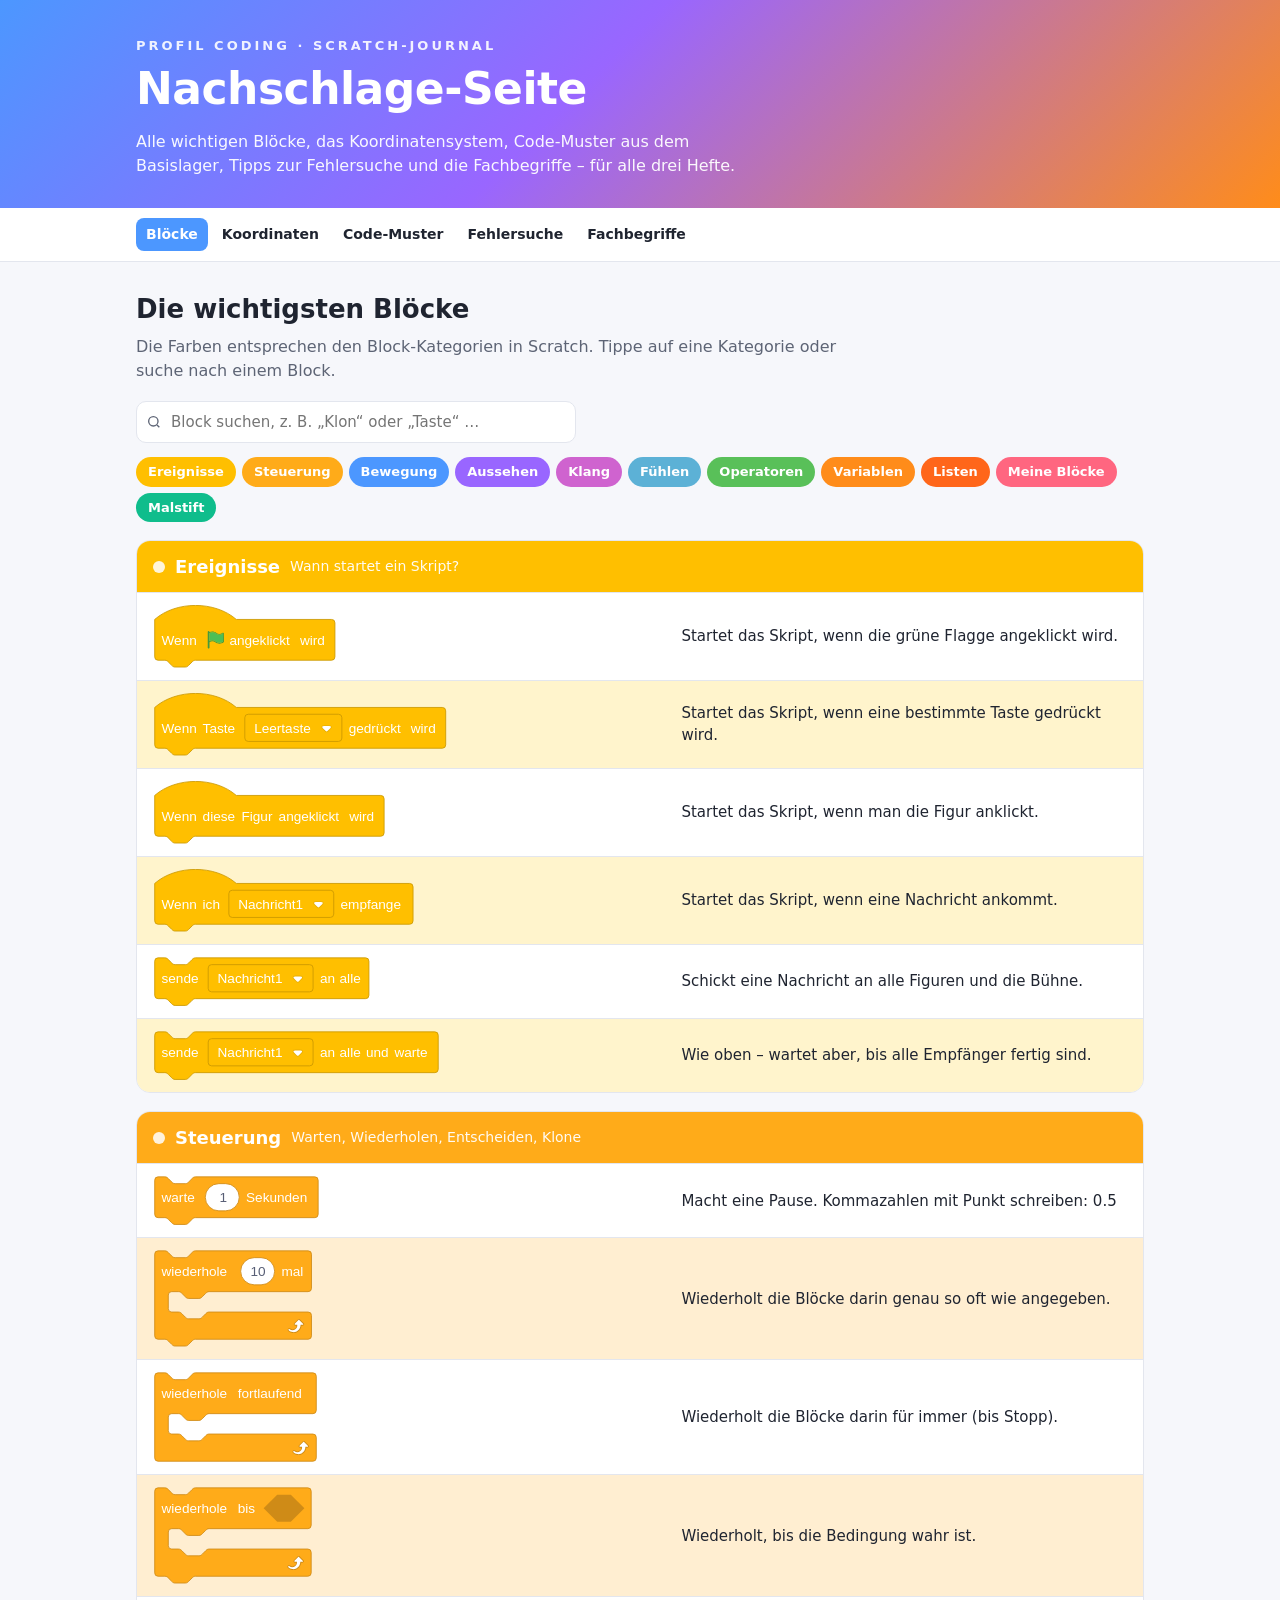
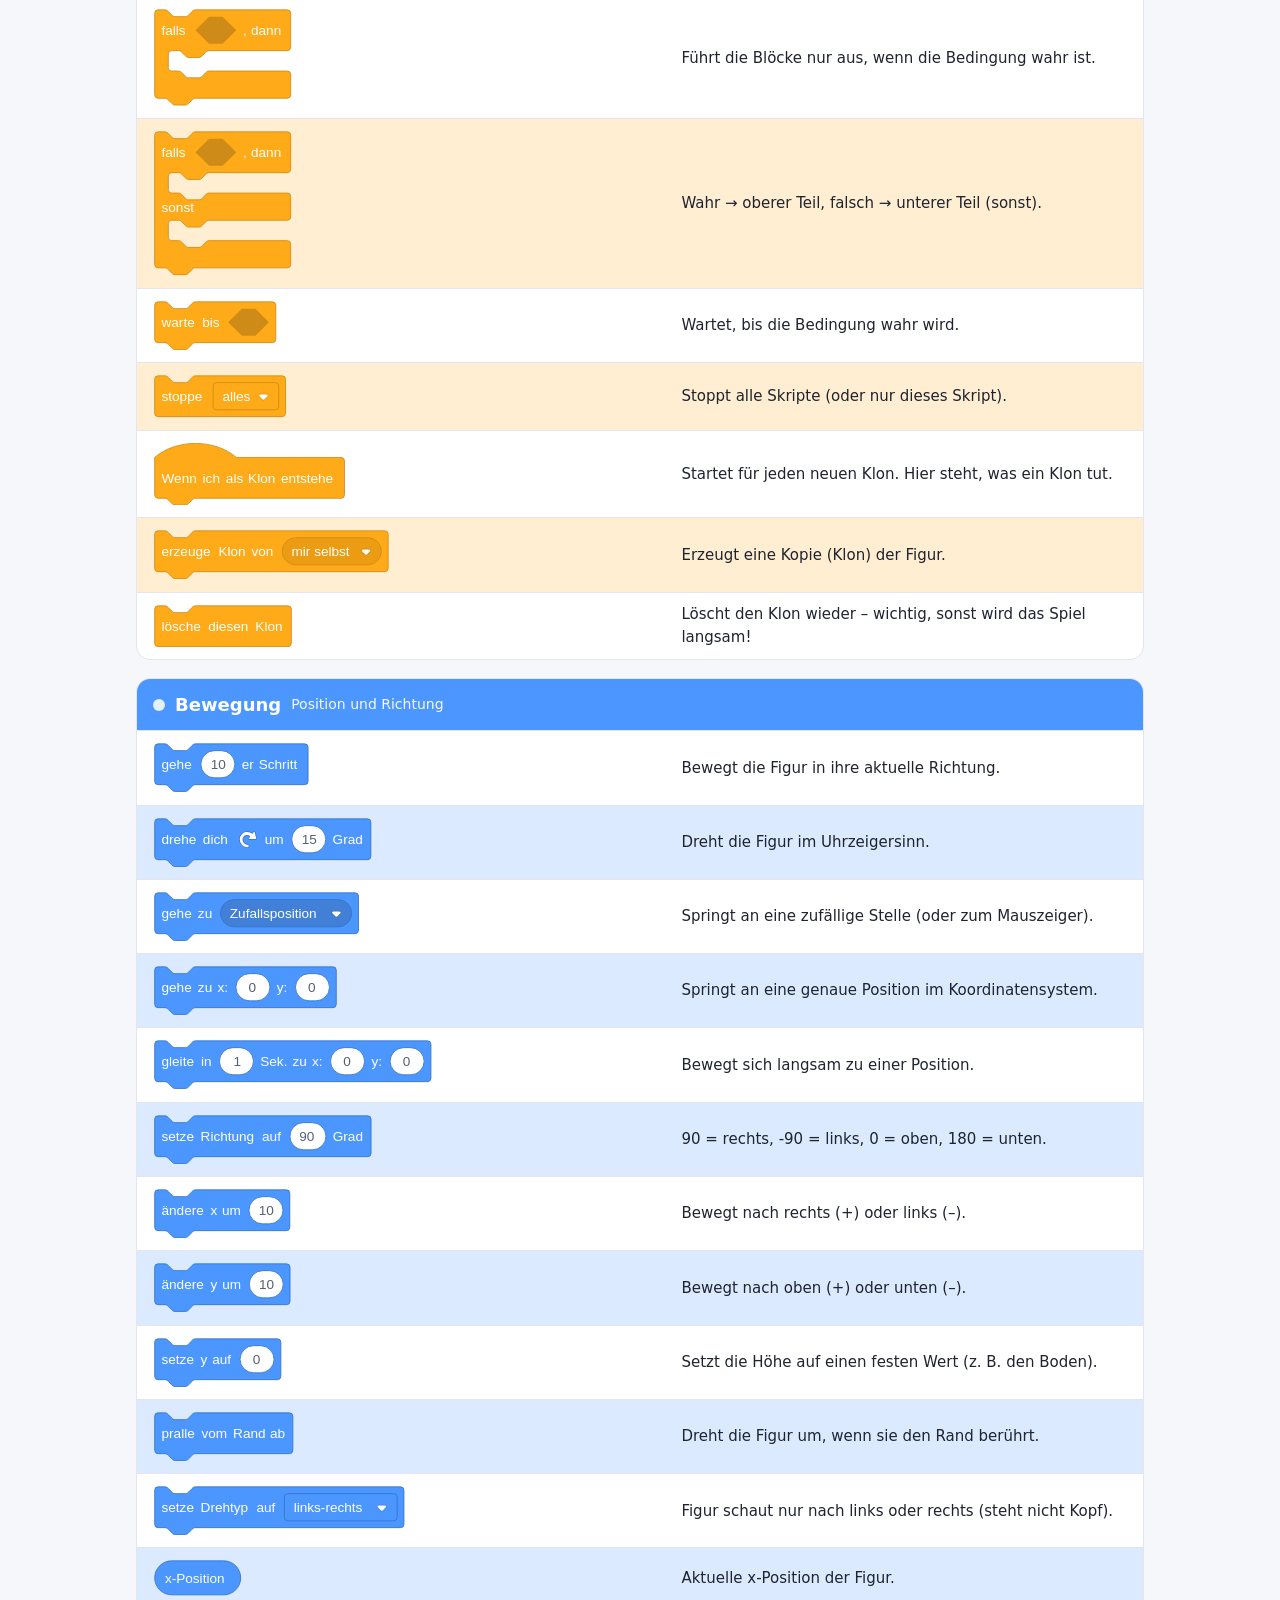
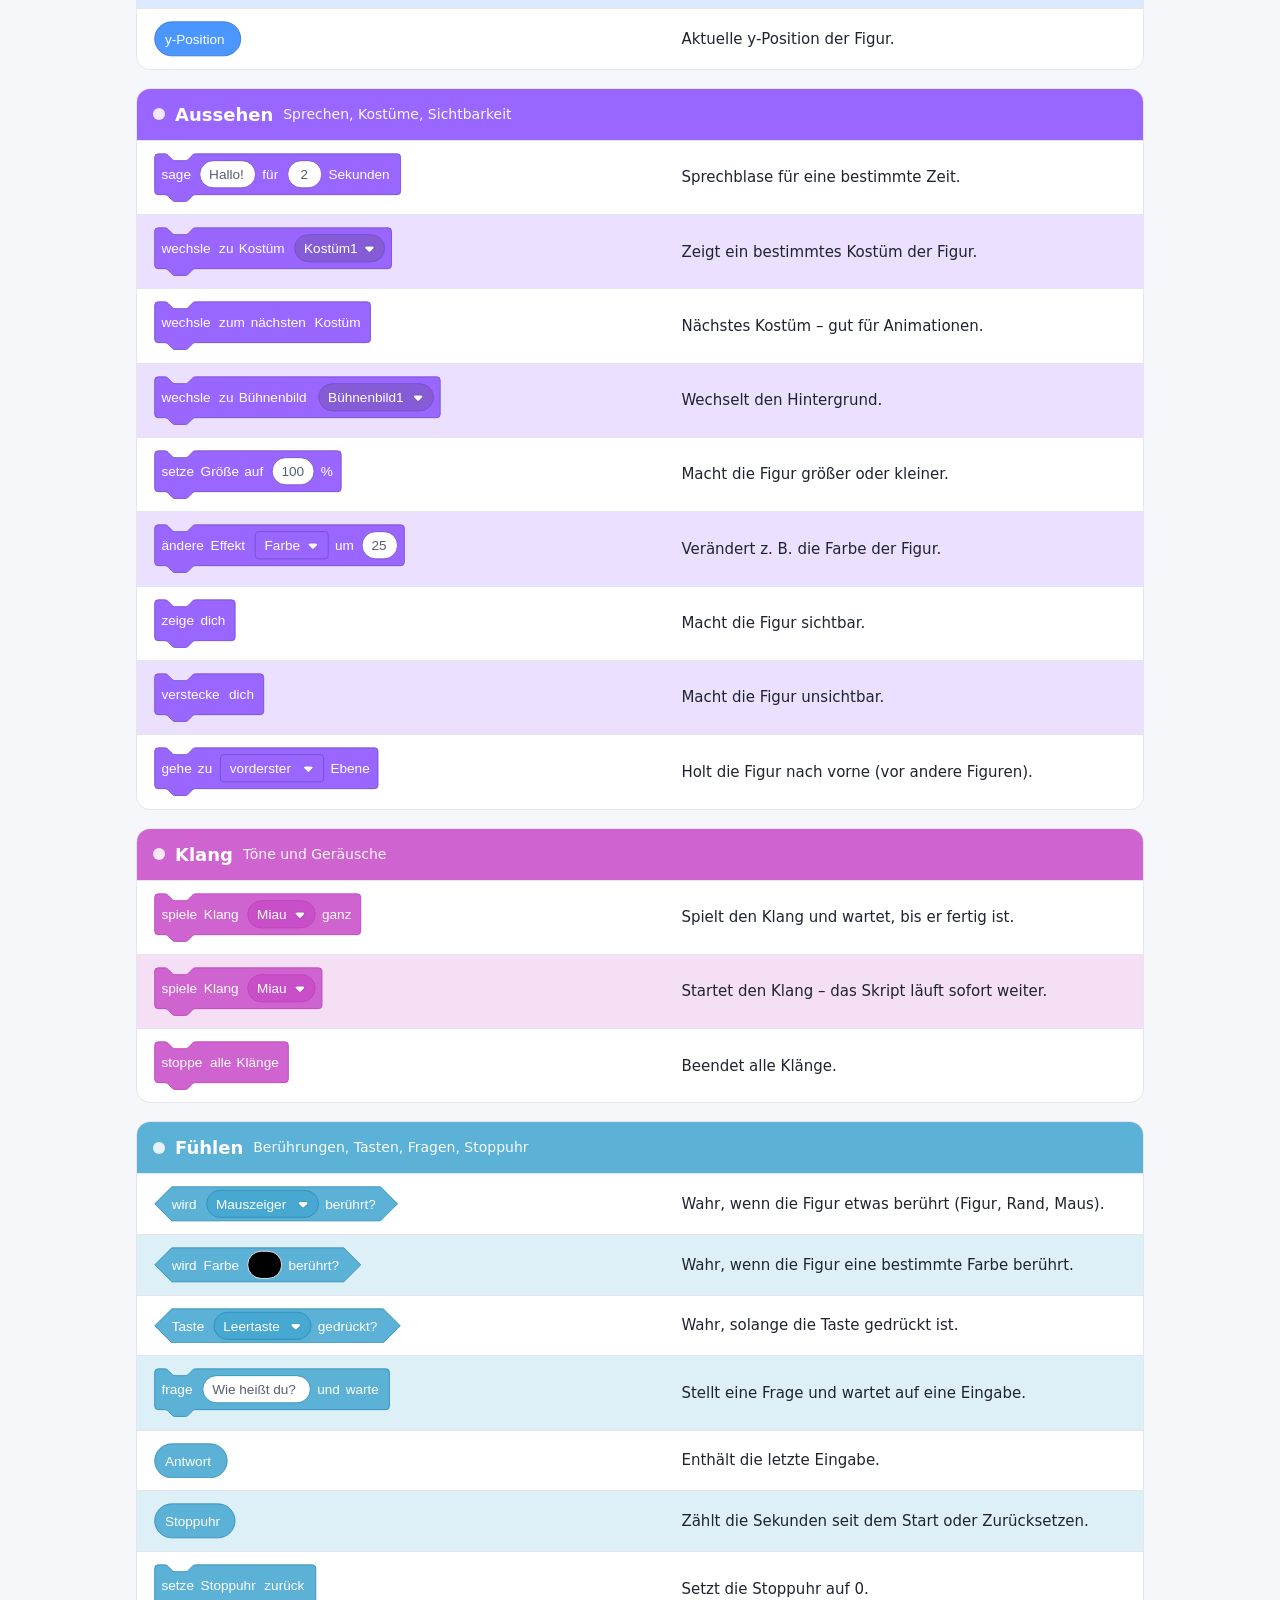
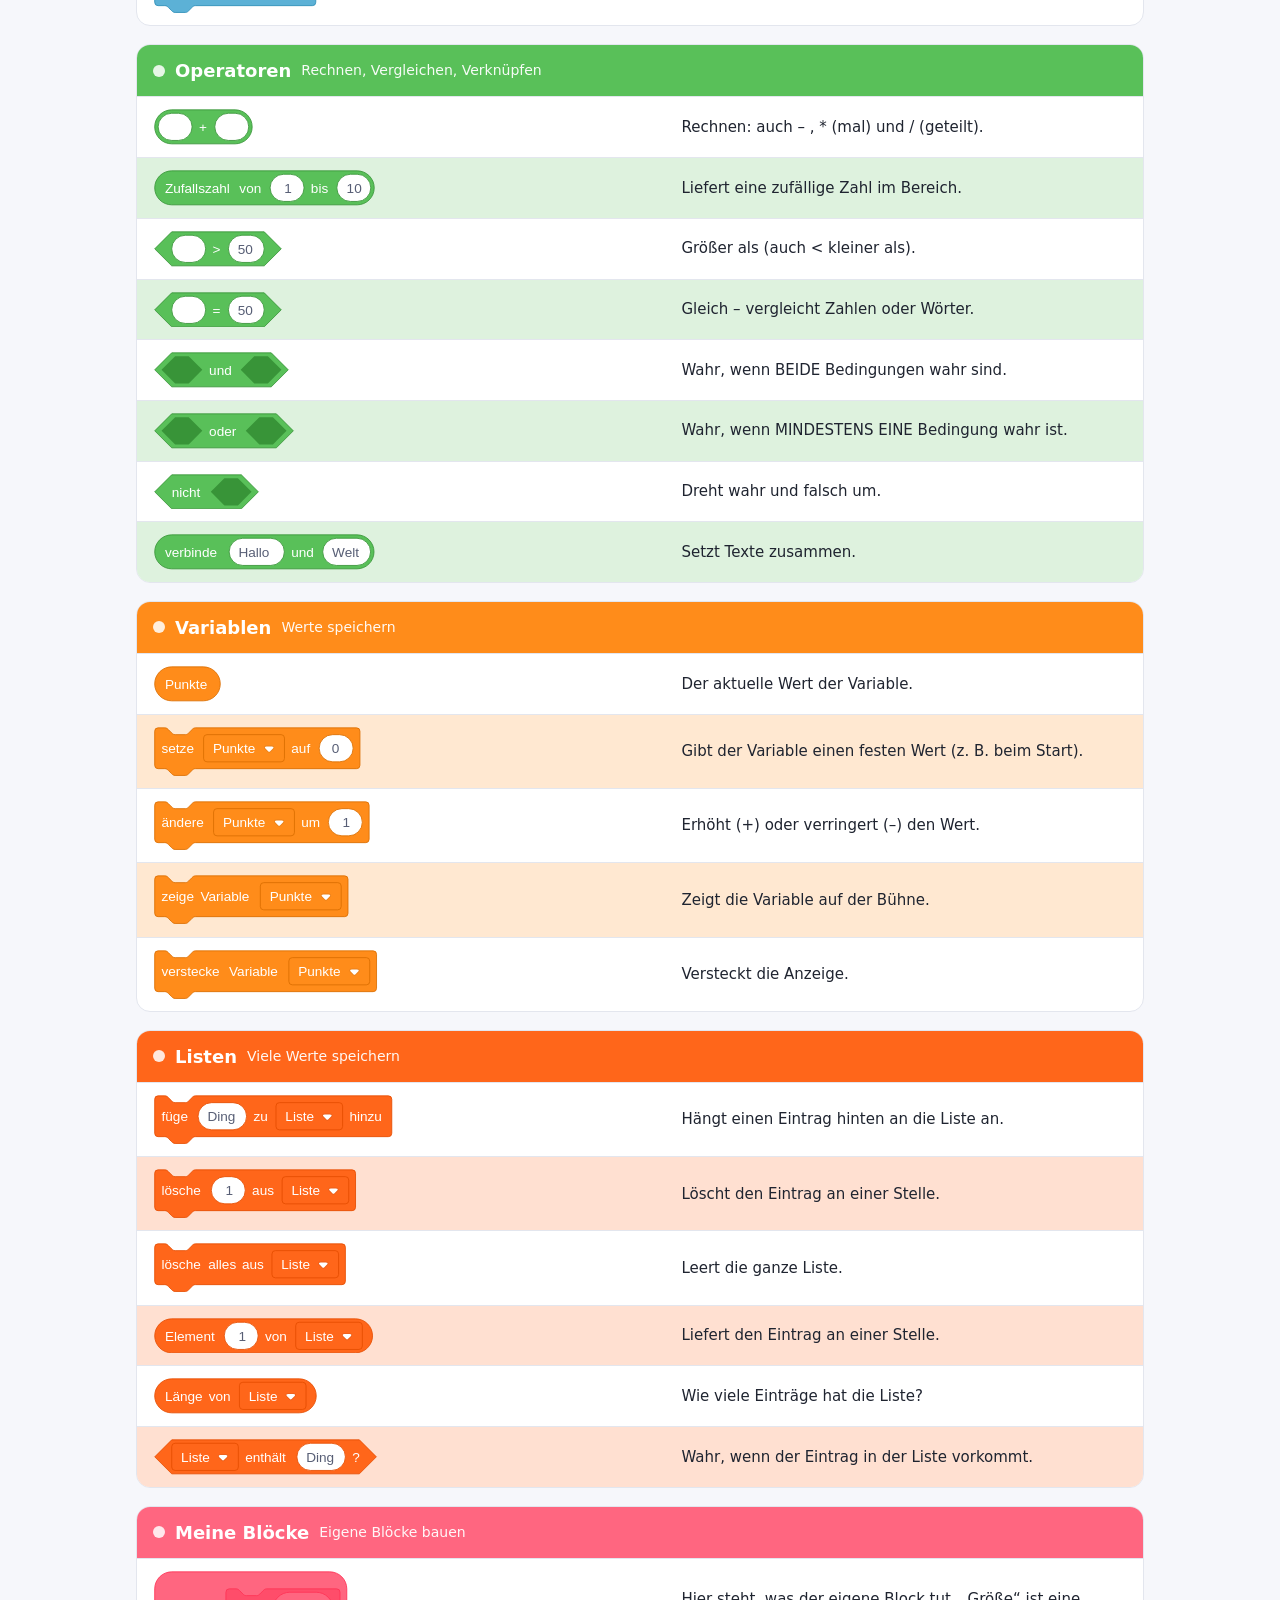
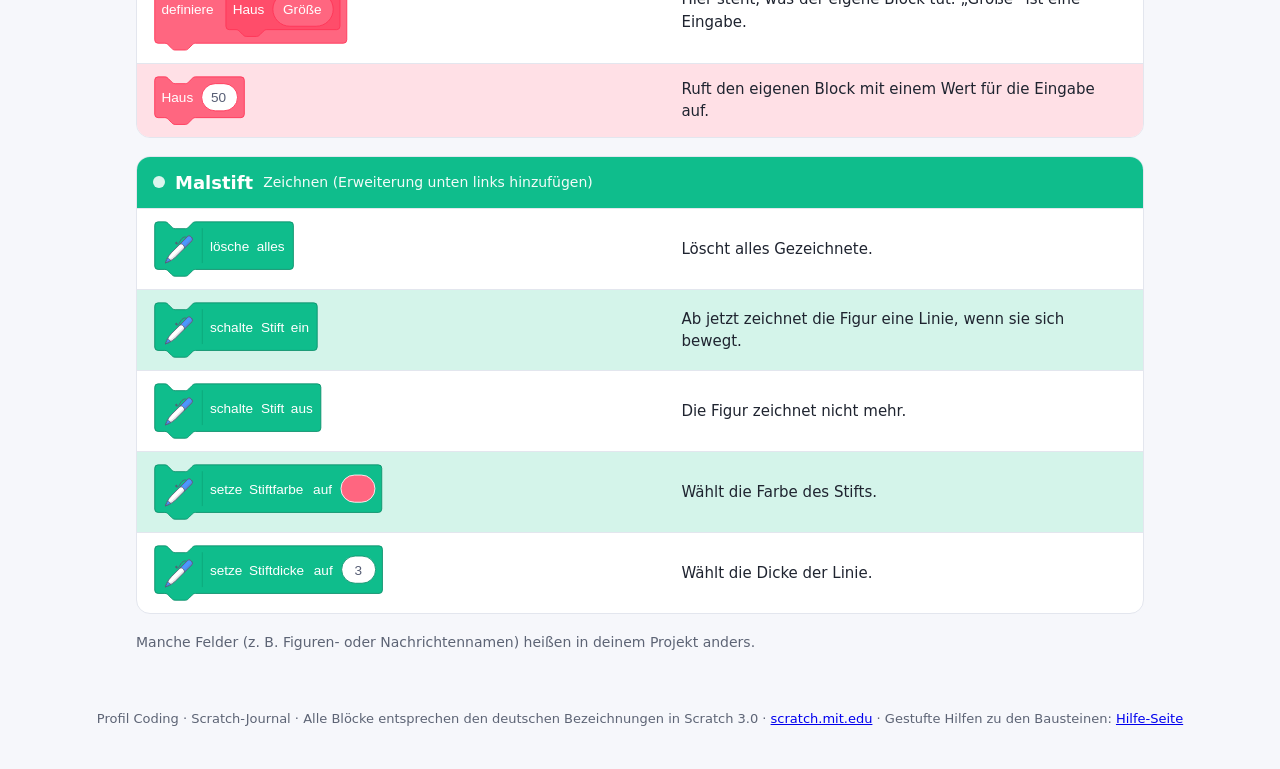
==== index.html @ 64143742 "Add files via upload" ====
<!doctype html>
<html lang="de"><head><meta charset="utf-8"><meta name="viewport" content="width=device-width,initial-scale=1">
<title>Scratch Nachschlagen</title>
<style>
.sb-label{font-family:Lucida Grande,Verdana,Arial,DejaVu Sans,sans-serif;font-weight:700;fill:#fff;font-size:10px;word-spacing:1px}.sb-obsolete{fill:#d42828}.sb-motion{fill:#4a6cd4}.sb-looks{fill:#8a55d7}.sb-sound{fill:#bb42c3}.sb-pen{fill:#0e9a6c}.sb-events{fill:#c88330}.sb-control{fill:#e1a91a}.sb-sensing{fill:#2ca5e2}.sb-operators{fill:#5cb712}.sb-variables{fill:#ee7d16}.sb-list{fill:#cc5b22}.sb-custom{fill:#632d99}.sb-custom-arg{fill:#5947b1}.sb-extension{fill:#4b4a60}.sb-grey{fill:#969696}.sb-bevel{filter:url(#bevelFilter)}.sb-input{filter:url(#inputBevelFilter)}.sb-input-number,.sb-input-number-dropdown,.sb-input-string{fill:#fff}.sb-literal-dropdown,.sb-literal-number,.sb-literal-number-dropdown,.sb-literal-string{font-weight:400;font-size:9px;word-spacing:0}.sb-literal-number,.sb-literal-number-dropdown,.sb-literal-string{fill:#000}.sb-darker{filter:url(#inputDarkFilter)}.sb-outline{stroke:#fff;stroke-opacity:.2;stroke-width:2;fill:none}.sb-comment,.sb-define-hat-cap{stroke:#632d99;stroke-width:1;fill:#8e2ec2}.sb-comment{fill:#ffffa5;stroke:#d0d1d2}.sb-comment-line{fill:#ffff80}.sb-comment-label{font-family:Helvetica,Arial,DejaVu Sans,sans-serif;font-weight:700;fill:#5c5d5f;word-spacing:0;font-size:12px}.sb-diff{fill:none;stroke:#000}.sb-diff-ins{stroke-width:2px}.sb-diff-del{stroke-width:3px}
.sb3-label{font:500 12pt Helvetica Neue,Helvetica,sans-serif}.sb3-literal-dropdown,.sb3-literal-number,.sb3-literal-number-dropdown,.sb3-literal-string{word-spacing:0}.sb3-diff{fill:none;stroke:#000}.sb3-diff-ins{stroke-width:2px}.sb3-diff-del{stroke-width:3px}svg .sb3-motion{fill:#4c97ff;stroke:#3373cc}svg .sb3-motion-alt{fill:#4280d7}svg .sb3-motion-dark{fill:#3373cc}svg .sb3-looks{fill:#96f;stroke:#774dcb}svg .sb3-looks-alt{fill:#855cd6}svg .sb3-looks-dark{fill:#774dcb}svg .sb3-sound{fill:#cf63cf;stroke:#bd42bd}svg .sb3-sound-alt{fill:#c94fc9}svg .sb3-sound-dark{fill:#bd42bd}svg .sb3-control{fill:#ffab19;stroke:#cf8b17}svg .sb3-control-alt{fill:#ec9c13}svg .sb3-control-dark{fill:#cf8b17}svg .sb3-events{fill:#ffbf00;stroke:#c90}svg .sb3-events-alt{fill:#e6ac00}svg .sb3-events-dark{fill:#c90}svg .sb3-sensing{fill:#5cb1d6;stroke:#2e8eb8}svg .sb3-sensing-alt{fill:#47a8d1}svg .sb3-sensing-dark{fill:#2e8eb8}svg .sb3-operators{fill:#59c059;stroke:#389438}svg .sb3-operators-alt{fill:#46b946}svg .sb3-operators-dark{fill:#389438}svg .sb3-variables{fill:#ff8c1a;stroke:#db6e00}svg .sb3-variables-alt{fill:#ff8000}svg .sb3-variables-dark{fill:#db6e00}svg .sb3-list{fill:#ff661a;stroke:#e64d00}svg .sb3-list-alt{fill:#f50}svg .sb3-list-dark{fill:#e64d00}svg .sb3-custom{fill:#ff6680;stroke:#f35}svg .sb3-custom-alt{fill:#ff4d6a}svg .sb3-custom-dark{fill:#f35}svg .sb3-extension{fill:#0fbd8c;stroke:#0b8e69}svg .sb3-extension-alt{fill:#0da57a}svg .sb3-extension-dark{fill:#0b8e69}svg .sb3-obsolete{fill:#ed4242;stroke:#ca2b2b}svg .sb3-obsolete-alt{fill:#db3333}svg .sb3-obsolete-dark{fill:#ca2b2b}svg .sb3-grey{fill:#bfbfbf;stroke:#909090}svg .sb3-grey-alt{fill:#b2b2b2}svg .sb3-grey-dark{fill:#909090}svg .sb3-label{fill:#fff}svg .sb3-input-color{stroke:#fff}svg .sb3-input-number,svg .sb3-input-string{fill:#fff}svg .sb3-literal-number,svg .sb3-literal-string{fill:#575e75}svg .sb3-custom-arg{fill:#ff6680;stroke:#f35}svg .sb3-extension-line{stroke:#0da57a}svg.scratchblocks-style-scratch3-high-contrast .sb3-motion{fill:#80b5ff;stroke:#3373cc}svg.scratchblocks-style-scratch3-high-contrast .sb3-motion-alt{fill:#b3d2ff}svg.scratchblocks-style-scratch3-high-contrast .sb3-motion-dark{fill:#3373cc}svg.scratchblocks-style-scratch3-high-contrast .sb3-looks{fill:#ccb3ff;stroke:#774dcb}svg.scratchblocks-style-scratch3-high-contrast .sb3-looks-alt{fill:#dcf}svg.scratchblocks-style-scratch3-high-contrast .sb3-looks-dark{fill:#774dcb}svg.scratchblocks-style-scratch3-high-contrast .sb3-sound{fill:#e19de1;stroke:#bd42bd}svg.scratchblocks-style-scratch3-high-contrast .sb3-sound-alt{fill:#ffb3ff}svg.scratchblocks-style-scratch3-high-contrast .sb3-sound-dark{fill:#bd42bd}svg.scratchblocks-style-scratch3-high-contrast .sb3-control{fill:#ffbe4c;stroke:#cf8b17}svg.scratchblocks-style-scratch3-high-contrast .sb3-control-alt{fill:#ffda99}svg.scratchblocks-style-scratch3-high-contrast .sb3-control-dark{fill:#cf8b17}svg.scratchblocks-style-scratch3-high-contrast .sb3-events{fill:#ffd966;stroke:#c90}svg.scratchblocks-style-scratch3-high-contrast .sb3-events-alt{fill:#ffecb3}svg.scratchblocks-style-scratch3-high-contrast .sb3-events-dark{fill:#c90}svg.scratchblocks-style-scratch3-high-contrast .sb3-sensing{fill:#85c4e0;stroke:#2e8eb8}svg.scratchblocks-style-scratch3-high-contrast .sb3-sensing-alt{fill:#aed8ea}svg.scratchblocks-style-scratch3-high-contrast .sb3-sensing-dark{fill:#2e8eb8}svg.scratchblocks-style-scratch3-high-contrast .sb3-operators{fill:#7ece7e;stroke:#389438}svg.scratchblocks-style-scratch3-high-contrast .sb3-operators-alt{fill:#b5e3b5}svg.scratchblocks-style-scratch3-high-contrast .sb3-operators-dark{fill:#389438}svg.scratchblocks-style-scratch3-high-contrast .sb3-variables{fill:#ffa54c;stroke:#db6e00}svg.scratchblocks-style-scratch3-high-contrast .sb3-variables-alt{fill:#fc9}svg.scratchblocks-style-scratch3-high-contrast .sb3-variables-dark{fill:#db6e00}svg.scratchblocks-style-scratch3-high-contrast .sb3-list{fill:#f96;stroke:#e64d00}svg.scratchblocks-style-scratch3-high-contrast .sb3-list-alt{fill:#ffcab0}svg.scratchblocks-style-scratch3-high-contrast .sb3-list-dark{fill:#e64d00}svg.scratchblocks-style-scratch3-high-contrast .sb3-custom{fill:#f9a;stroke:#f35}svg.scratchblocks-style-scratch3-high-contrast .sb3-custom-alt{fill:#ffccd5}svg.scratchblocks-style-scratch3-high-contrast .sb3-custom-dark{fill:#f35}svg.scratchblocks-style-scratch3-high-contrast .sb3-extension{fill:#13ecaf;stroke:#0b8e69}svg.scratchblocks-style-scratch3-high-contrast .sb3-extension-alt{fill:#75f0cd}svg.scratchblocks-style-scratch3-high-contrast .sb3-extension-dark{fill:#0b8e69}svg.scratchblocks-style-scratch3-high-contrast .sb3-obsolete{fill:#fc6666;stroke:#d32121}svg.scratchblocks-style-scratch3-high-contrast .sb3-obsolete-alt{fill:#fcb0b0}svg.scratchblocks-style-scratch3-high-contrast .sb3-obsolete-dark{fill:#d32121}svg.scratchblocks-style-scratch3-high-contrast .sb3-grey{fill:#bfbfbf;stroke:#959595}svg.scratchblocks-style-scratch3-high-contrast .sb3-grey-alt{fill:#b2b2b2}svg.scratchblocks-style-scratch3-high-contrast .sb3-grey-dark{fill:#959595}svg.scratchblocks-style-scratch3-high-contrast .sb3-label{fill:#000}svg.scratchblocks-style-scratch3-high-contrast .sb3-input-color{stroke:#fff}svg.scratchblocks-style-scratch3-high-contrast .sb3-input-number,svg.scratchblocks-style-scratch3-high-contrast .sb3-input-string{fill:#fff}svg.scratchblocks-style-scratch3-high-contrast .sb3-literal-number,svg.scratchblocks-style-scratch3-high-contrast .sb3-literal-string{fill:#000}svg.scratchblocks-style-scratch3-high-contrast .sb3-custom-arg{fill:#f9a;stroke:#f35}svg.scratchblocks-style-scratch3-high-contrast .sb3-extension-line{stroke:#75f0cd}.sb3-comment{fill:#ffffa5;stroke:#d0d1d2;stroke-width:1}.sb3-comment-line{fill:#ffff80}.sb3-comment-label,.sb3-label.sb3-comment-label{font:400 12pt Helvetica Neue,Helvetica,sans-serif;fill:#000;word-spacing:0}
.sb-label{font-family:Lucida Grande,Verdana,Arial,DejaVu Sans,sans-serif;font-weight:700;fill:#fff;font-size:10px;word-spacing:1px}.sb-obsolete{fill:#d42828}.sb-motion{fill:#4a6cd4}.sb-looks{fill:#8a55d7}.sb-sound{fill:#bb42c3}.sb-pen{fill:#0e9a6c}.sb-events{fill:#c88330}.sb-control{fill:#e1a91a}.sb-sensing{fill:#2ca5e2}.sb-operators{fill:#5cb712}.sb-variables{fill:#ee7d16}.sb-list{fill:#cc5b22}.sb-custom{fill:#632d99}.sb-custom-arg{fill:#5947b1}.sb-extension{fill:#4b4a60}.sb-grey{fill:#969696}.sb-bevel{filter:url(#bevelFilter)}.sb-input{filter:url(#inputBevelFilter)}.sb-input-number,.sb-input-number-dropdown,.sb-input-string{fill:#fff}.sb-literal-dropdown,.sb-literal-number,.sb-literal-number-dropdown,.sb-literal-string{font-weight:400;font-size:9px;word-spacing:0}.sb-literal-number,.sb-literal-number-dropdown,.sb-literal-string{fill:#000}.sb-darker{filter:url(#inputDarkFilter)}.sb-outline{stroke:#fff;stroke-opacity:.2;stroke-width:2;fill:none}.sb-comment,.sb-define-hat-cap{stroke:#632d99;stroke-width:1;fill:#8e2ec2}.sb-comment{fill:#ffffa5;stroke:#d0d1d2}.sb-comment-line{fill:#ffff80}.sb-comment-label{font-family:Helvetica,Arial,DejaVu Sans,sans-serif;font-weight:700;fill:#5c5d5f;word-spacing:0;font-size:12px}.sb-diff{fill:none;stroke:#000}.sb-diff-ins{stroke-width:2px}.sb-diff-del{stroke-width:3px}
.sb3-label{font:500 12pt Helvetica Neue,Helvetica,sans-serif}.sb3-literal-dropdown,.sb3-literal-number,.sb3-literal-number-dropdown,.sb3-literal-string{word-spacing:0}.sb3-diff{fill:none;stroke:#000}.sb3-diff-ins{stroke-width:2px}.sb3-diff-del{stroke-width:3px}svg .sb3-motion{fill:#4c97ff;stroke:#3373cc}svg .sb3-motion-alt{fill:#4280d7}svg .sb3-motion-dark{fill:#3373cc}svg .sb3-looks{fill:#96f;stroke:#774dcb}svg .sb3-looks-alt{fill:#855cd6}svg .sb3-looks-dark{fill:#774dcb}svg .sb3-sound{fill:#cf63cf;stroke:#bd42bd}svg .sb3-sound-alt{fill:#c94fc9}svg .sb3-sound-dark{fill:#bd42bd}svg .sb3-control{fill:#ffab19;stroke:#cf8b17}svg .sb3-control-alt{fill:#ec9c13}svg .sb3-control-dark{fill:#cf8b17}svg .sb3-events{fill:#ffbf00;stroke:#c90}svg .sb3-events-alt{fill:#e6ac00}svg .sb3-events-dark{fill:#c90}svg .sb3-sensing{fill:#5cb1d6;stroke:#2e8eb8}svg .sb3-sensing-alt{fill:#47a8d1}svg .sb3-sensing-dark{fill:#2e8eb8}svg .sb3-operators{fill:#59c059;stroke:#389438}svg .sb3-operators-alt{fill:#46b946}svg .sb3-operators-dark{fill:#389438}svg .sb3-variables{fill:#ff8c1a;stroke:#db6e00}svg .sb3-variables-alt{fill:#ff8000}svg .sb3-variables-dark{fill:#db6e00}svg .sb3-list{fill:#ff661a;stroke:#e64d00}svg .sb3-list-alt{fill:#f50}svg .sb3-list-dark{fill:#e64d00}svg .sb3-custom{fill:#ff6680;stroke:#f35}svg .sb3-custom-alt{fill:#ff4d6a}svg .sb3-custom-dark{fill:#f35}svg .sb3-extension{fill:#0fbd8c;stroke:#0b8e69}svg .sb3-extension-alt{fill:#0da57a}svg .sb3-extension-dark{fill:#0b8e69}svg .sb3-obsolete{fill:#ed4242;stroke:#ca2b2b}svg .sb3-obsolete-alt{fill:#db3333}svg .sb3-obsolete-dark{fill:#ca2b2b}svg .sb3-grey{fill:#bfbfbf;stroke:#909090}svg .sb3-grey-alt{fill:#b2b2b2}svg .sb3-grey-dark{fill:#909090}svg .sb3-label{fill:#fff}svg .sb3-input-color{stroke:#fff}svg .sb3-input-number,svg .sb3-input-string{fill:#fff}svg .sb3-literal-number,svg .sb3-literal-string{fill:#575e75}svg .sb3-custom-arg{fill:#ff6680;stroke:#f35}svg .sb3-extension-line{stroke:#0da57a}svg.scratchblocks-style-scratch3-high-contrast .sb3-motion{fill:#80b5ff;stroke:#3373cc}svg.scratchblocks-style-scratch3-high-contrast .sb3-motion-alt{fill:#b3d2ff}svg.scratchblocks-style-scratch3-high-contrast .sb3-motion-dark{fill:#3373cc}svg.scratchblocks-style-scratch3-high-contrast .sb3-looks{fill:#ccb3ff;stroke:#774dcb}svg.scratchblocks-style-scratch3-high-contrast .sb3-looks-alt{fill:#dcf}svg.scratchblocks-style-scratch3-high-contrast .sb3-looks-dark{fill:#774dcb}svg.scratchblocks-style-scratch3-high-contrast .sb3-sound{fill:#e19de1;stroke:#bd42bd}svg.scratchblocks-style-scratch3-high-contrast .sb3-sound-alt{fill:#ffb3ff}svg.scratchblocks-style-scratch3-high-contrast .sb3-sound-dark{fill:#bd42bd}svg.scratchblocks-style-scratch3-high-contrast .sb3-control{fill:#ffbe4c;stroke:#cf8b17}svg.scratchblocks-style-scratch3-high-contrast .sb3-control-alt{fill:#ffda99}svg.scratchblocks-style-scratch3-high-contrast .sb3-control-dark{fill:#cf8b17}svg.scratchblocks-style-scratch3-high-contrast .sb3-events{fill:#ffd966;stroke:#c90}svg.scratchblocks-style-scratch3-high-contrast .sb3-events-alt{fill:#ffecb3}svg.scratchblocks-style-scratch3-high-contrast .sb3-events-dark{fill:#c90}svg.scratchblocks-style-scratch3-high-contrast .sb3-sensing{fill:#85c4e0;stroke:#2e8eb8}svg.scratchblocks-style-scratch3-high-contrast .sb3-sensing-alt{fill:#aed8ea}svg.scratchblocks-style-scratch3-high-contrast .sb3-sensing-dark{fill:#2e8eb8}svg.scratchblocks-style-scratch3-high-contrast .sb3-operators{fill:#7ece7e;stroke:#389438}svg.scratchblocks-style-scratch3-high-contrast .sb3-operators-alt{fill:#b5e3b5}svg.scratchblocks-style-scratch3-high-contrast .sb3-operators-dark{fill:#389438}svg.scratchblocks-style-scratch3-high-contrast .sb3-variables{fill:#ffa54c;stroke:#db6e00}svg.scratchblocks-style-scratch3-high-contrast .sb3-variables-alt{fill:#fc9}svg.scratchblocks-style-scratch3-high-contrast .sb3-variables-dark{fill:#db6e00}svg.scratchblocks-style-scratch3-high-contrast .sb3-list{fill:#f96;stroke:#e64d00}svg.scratchblocks-style-scratch3-high-contrast .sb3-list-alt{fill:#ffcab0}svg.scratchblocks-style-scratch3-high-contrast .sb3-list-dark{fill:#e64d00}svg.scratchblocks-style-scratch3-high-contrast .sb3-custom{fill:#f9a;stroke:#f35}svg.scratchblocks-style-scratch3-high-contrast .sb3-custom-alt{fill:#ffccd5}svg.scratchblocks-style-scratch3-high-contrast .sb3-custom-dark{fill:#f35}svg.scratchblocks-style-scratch3-high-contrast .sb3-extension{fill:#13ecaf;stroke:#0b8e69}svg.scratchblocks-style-scratch3-high-contrast .sb3-extension-alt{fill:#75f0cd}svg.scratchblocks-style-scratch3-high-contrast .sb3-extension-dark{fill:#0b8e69}svg.scratchblocks-style-scratch3-high-contrast .sb3-obsolete{fill:#fc6666;stroke:#d32121}svg.scratchblocks-style-scratch3-high-contrast .sb3-obsolete-alt{fill:#fcb0b0}svg.scratchblocks-style-scratch3-high-contrast .sb3-obsolete-dark{fill:#d32121}svg.scratchblocks-style-scratch3-high-contrast .sb3-grey{fill:#bfbfbf;stroke:#959595}svg.scratchblocks-style-scratch3-high-contrast .sb3-grey-alt{fill:#b2b2b2}svg.scratchblocks-style-scratch3-high-contrast .sb3-grey-dark{fill:#959595}svg.scratchblocks-style-scratch3-high-contrast .sb3-label{fill:#000}svg.scratchblocks-style-scratch3-high-contrast .sb3-input-color{stroke:#fff}svg.scratchblocks-style-scratch3-high-contrast .sb3-input-number,svg.scratchblocks-style-scratch3-high-contrast .sb3-input-string{fill:#fff}svg.scratchblocks-style-scratch3-high-contrast .sb3-literal-number,svg.scratchblocks-style-scratch3-high-contrast .sb3-literal-string{fill:#000}svg.scratchblocks-style-scratch3-high-contrast .sb3-custom-arg{fill:#f9a;stroke:#f35}svg.scratchblocks-style-scratch3-high-contrast .sb3-extension-line{stroke:#75f0cd}.sb3-comment{fill:#ffffa5;stroke:#d0d1d2;stroke-width:1}.sb3-comment-line{fill:#ffff80}.sb3-comment-label,.sb3-label.sb3-comment-label{font:400 12pt Helvetica Neue,Helvetica,sans-serif;fill:#000;word-spacing:0}
:root{--bg:#f6f7fb;--card:#fff;--ink:#1f2430;--muted:#5d6475;--line:#e3e6ee;--accent:#ff8c1a;--radius:14px}
*{box-sizing:border-box}
html{scroll-behavior:smooth;scroll-padding-top:70px}
body{margin:0;background:var(--bg);color:var(--ink);font:16px/1.5 system-ui,-apple-system,"Segoe UI",Roboto,Helvetica,Arial,sans-serif}
header.hero{background:linear-gradient(135deg,#4c97ff 0%,#9966ff 45%,#ff8c1a 100%);color:#fff;padding:36px 16px 30px}
.wrap{max-width:1040px;margin:0 auto;padding:0 16px}
.hero h1{margin:0;font-size:clamp(28px,5vw,44px);letter-spacing:-.5px}
.hero p{margin:8px 0 0;max-width:640px;opacity:.95}
.hero .kicker{text-transform:uppercase;letter-spacing:3px;font-size:13px;font-weight:700;opacity:.9}
nav.top{position:sticky;top:0;z-index:5;background:rgba(255,255,255,.96);backdrop-filter:blur(6px);border-bottom:1px solid var(--line)}
nav.top .wrap{display:flex;flex-wrap:wrap;gap:8px;align-items:center;padding-top:10px;padding-bottom:10px}
nav.top .links{display:flex;gap:4px;overflow-x:auto;white-space:nowrap;scrollbar-width:none;max-width:100%}
nav.top a.sec{color:var(--ink);text-decoration:none;font-weight:600;font-size:14px;padding:6px 10px;border-radius:8px}
nav.top a.sec:hover{background:#eef1f7}
nav.top a.sec.active{background:#4c97ff;color:#fff}
main section.part[hidden]{display:none}
.search{display:block;max-width:440px;position:relative;margin:0 0 14px}
.search input{width:100%;padding:9px 12px 9px 34px;border:1px solid var(--line);border-radius:10px;font:inherit;font-size:15px;background:#fff}
.search svg{position:absolute;left:10px;top:50%;transform:translateY(-50%);width:16px;height:16px;fill:none;stroke:var(--muted);stroke-width:2}
main section.part{padding:28px 0 8px;min-height:60vh}
h2{font-size:26px;margin:0 0 6px;display:flex;gap:10px;align-items:baseline}
h2 .num{color:var(--accent);font-size:18px}
.lead{color:var(--muted);margin:0 0 18px;max-width:720px}
.chips{display:flex;flex-wrap:wrap;gap:6px;margin:0 0 18px}
.chip{--c:#888;background:var(--c);color:#fff;text-decoration:none;font-size:13px;font-weight:700;padding:5px 12px;border-radius:999px}
.chip:hover{filter:brightness(.92)}
.cat{background:var(--card);border-radius:var(--radius);border:1px solid var(--line);margin:0 0 18px;overflow:hidden}
.cat h3{margin:0;padding:12px 16px;background:var(--c);color:#fff;font-size:18px;display:flex;align-items:center;gap:10px;flex-wrap:wrap}
.cat h3 small{font-weight:500;opacity:.95;font-size:14px}
.cat h3 .dot{width:12px;height:12px;border-radius:50%;background:#fff;opacity:.85}
.cat ul{list-style:none;margin:0;padding:0}
.row{display:grid;grid-template-columns:minmax(0,1.15fr) minmax(0,1fr);gap:16px;align-items:center;padding:10px 16px;border-top:1px solid var(--line)}
.row:nth-child(even){background:var(--l)}
.row p{margin:0;font-size:15px}
.blk{overflow-x:auto;padding:2px 0}
.blk svg{display:block;max-width:none}
.hidden{display:none!important}
.empty{display:none;color:var(--muted);padding:12px 0}
.koordbox{display:grid;grid-template-columns:minmax(0,1.3fr) minmax(0,1fr);gap:20px;align-items:start}
.koord{width:100%;height:auto;background:#fff;border-radius:var(--radius);border:1px solid var(--line)}
table{border-collapse:collapse;width:100%;background:#fff;border-radius:10px;overflow:hidden;border:1px solid var(--line);margin-bottom:14px;font-size:15px}
th,td{padding:8px 12px;text-align:left;border-top:1px solid var(--line)}
th{background:#4c97ff;color:#fff;border-top:0}
tr:nth-child(even) td{background:#eef5ff}
code{font-family:ui-monospace,Consolas,monospace;background:#eef1f7;padding:1px 5px;border-radius:5px;font-size:.92em}
.pat{display:grid;grid-template-columns:minmax(0,1fr) minmax(0,1.4fr);gap:20px;background:var(--card);border:1px solid var(--line);border-left:6px solid #59c059;border-radius:var(--radius);padding:16px;margin:0 0 14px}
.pat h3{margin:0 0 4px;font-size:17px}
.pat p{margin:0;color:var(--muted);font-size:15px}
details{background:var(--card);border:1px solid var(--line);border-radius:12px;margin:0 0 8px;padding:0 16px}
summary{cursor:pointer;font-weight:700;padding:12px 0;list-style-position:outside}
details p{margin:0 0 12px}
.gold{background:#fff4d6;border:1px solid #ffd27a;border-radius:var(--radius);padding:14px 16px;margin:14px 0}
dl{display:grid;grid-template-columns:repeat(auto-fill,minmax(280px,1fr));gap:10px;margin:0}
.term{background:var(--card);border:1px solid var(--line);border-radius:12px;padding:12px 14px}
dt{font-weight:700;color:#3d6fd6}
dd{margin:4px 0 0;font-size:15px}
footer{color:var(--muted);font-size:13px;padding:30px 16px 40px;text-align:center}
@media (max-width:720px){
  .row,.pat,.koordbox{grid-template-columns:1fr;gap:6px}
  .search{max-width:none}
  nav.top a.sec{padding:4px 6px;font-size:13px}
  nav.top .wrap{gap:6px;padding-top:8px;padding-bottom:6px}
  html{scroll-padding-top:60px}
}
@media print{nav.top{display:none} main section.part[hidden]{display:block} .search{display:none} details{break-inside:avoid} details:not([open]) p{display:block} .cat,.pat{break-inside:avoid}}
</style></head>
<body>
<svg width="0" height="0" style="position:absolute" aria-hidden="true"><defs><g id="sb3-greenFlag"><path d="M20.8 3.7c-.4-.2-.9-.1-1.2.2-2 1.6-4.8 1.6-6.8 0-2.3-1.9-5.6-2.3-8.3-1v-.4c0-.6-.5-1-1-1s-1 .4-1 1v18.8c0 .5.5 1 1 1h.1c.5 0 1-.5 1-1v-6.4c1-.7 2.1-1.2 3.4-1.3 1.2 0 2.4.4 3.4 1.2 2.9 2.3 7 2.3 9.8 0 .3-.2.4-.5.4-.9V4.7c0-.5-.3-.9-.8-1zm-.3 10.2C18 16 14.4 16 11.9 14c-1.1-.9-2.5-1.4-4-1.4-1.2.1-2.3.5-3.4 1.1V4c2.5-1.4 5.5-1.1 7.7.6 2.4 1.9 5.7 1.9 8.1 0h.2l.1.1-.1 9.2z" fill="#45993d"></path><path d="M20.6 4.8l-.1 9.1v.1c-2.5 2-6.1 2-8.6 0-1.1-.9-2.5-1.4-4-1.4-1.2.1-2.3.5-3.4 1.1V4c2.5-1.4 5.5-1.1 7.7.6 2.4 1.9 5.7 1.9 8.1 0h.2c0 .1.1.1.1.2z" fill="#4cbf56"></path></g><polygon points="6.6,0.5 13.12,0.5 19.5,6.6 19.5,13.12 13.12,19.5 6.6,19.5 0.5,13.12 0.5,6.6 " fill="#ec5959" stroke="#b84848" stroke-linejoin="round" stroke-linecap="round" id="sb3-stopSign"></polygon><path d="M0 0L4 4L0 8Z" fill="#111" id="sb3-addInput"></path><path d="M4 0L4 8L0 4Z" fill="#111" id="sb3-delInput"></path><g id="sb3-list"><rect x="0" y="0" width="15" height="18" fill="#fff"></rect><rect x="1" y="1" width="13" height="4" fill="#ff920f"></rect><rect x="1" y="7" width="13" height="4" fill="#ff920f"></rect><rect x="1" y="13" width="13" height="4" fill="#ff920f"></rect></g><image id="sb3-microbitBlock" width="40px" height="40px" href="[data-uri]"></image><g id="sb3-wedoBlock" fill="none"><path d="M23.513 11.17h-.73c-.319 0-.576.213-.576.478v1.08h1.882v-1.08c0-.265-.258-.479-.576-.479" fill="#7C87A5"></path><path d="M24.91 11.17h-.73c-.319 0-.576.213-.576.478v1.08h1.882v-1.08c0-.265-.258-.479-.576-.479z"></path><path d="M9.54 11.17h-.728c-.32 0-.576.213-.576.478v1.08h1.882v-1.08c0-.265-.257-.479-.577-.479" fill="#7C87A5"></path><path d="M10.938 11.17h-.729c-.32 0-.576.213-.576.478v1.08h1.882v-1.08c0-.265-.257-.479-.577-.479z"></path><path d="M26.305 11.17h-.73c-.318 0-.574.213-.574.478v1.08h1.882v-1.08c0-.265-.26-.479-.578-.479" fill="#7C87A5"></path><path d="M27.702 11.17h-.73c-.318 0-.574.213-.574.478v1.08h1.882v-1.08c0-.265-.26-.479-.578-.479z"></path><path d="M29.101 11.17h-.73c-.318 0-.576.213-.576.478v1.08h1.882v-1.08c0-.265-.258-.479-.576-.479" fill="#7C87A5"></path><path d="M30.498 11.17h-.73c-.318 0-.576.213-.576.478v1.08h1.882v-1.08c0-.265-.258-.479-.576-.479z"></path><path d="M17.925 11.17h-.73c-.319 0-.577.213-.577.478v1.08h1.883v-1.08c0-.265-.258-.479-.576-.479" fill="#7C87A5"></path><path d="M19.322 11.17h-.73c-.319 0-.577.213-.577.478v1.08h1.883v-1.08c0-.265-.258-.479-.576-.479z"></path><path d="M20.717 11.17h-.73c-.319 0-.575.213-.575.478v1.08h1.883v-1.08c0-.265-.26-.479-.578-.479" fill="#7C87A5"></path><path d="M22.114 11.17h-.73c-.319 0-.575.213-.575.478v1.08h1.883v-1.08c0-.265-.26-.479-.578-.479z"></path><path d="M15.129 11.17H14.4c-.32 0-.576.213-.576.478v1.08h1.883v-1.08c0-.265-.258-.479-.578-.479" fill="#7C87A5"></path><path d="M16.526 11.17h-.729c-.32 0-.576.213-.576.478v1.08h1.883v-1.08c0-.265-.258-.479-.578-.479z"></path><path d="M12.335 11.17h-.73c-.319 0-.575.213-.575.478v1.08h1.882v-1.08c0-.265-.26-.479-.577-.479" fill="#7C87A5"></path><path d="M13.732 11.17h-.73c-.319 0-.575.213-.575.478v1.08h1.883v-1.08c0-.265-.26-.479-.578-.479z"></path><path d="M31.893 11.17h-.73c-.318 0-.574.213-.574.478v1.08h1.882v-1.08c0-.265-.26-.479-.578-.479" fill="#7C87A5"></path><path d="M33.29 11.17h-.73c-.318 0-.574.213-.574.478v1.08h1.882v-1.08c0-.265-.26-.479-.578-.479z"></path><path d="M33.647 28.407H15.765V12.533h17.882c.52 0 .941.445.941.992v13.89c0 .547-.421.992-.94.992" fill="#FFF"></path><path d="M33.647 28.407H15.765V12.533h17.882c.52 0 .941.445.941.992v13.89c0 .547-.421.992-.94.992z" stroke="#7C87A5" stroke-width=".893"></path><path d="M15.765 28.407H5.412c-.52 0-.941-.445-.941-.993V16.502c0-2.19 1.686-3.969 3.764-3.969h15.06-3.766c-2.078 0-3.764 1.778-3.764 3.969v11.905z" fill="#FFF"></path><path d="M15.765 28.407H5.412c-.52 0-.941-.445-.941-.993V16.502c0-2.19 1.686-3.969 3.764-3.969h15.06-3.766c-2.078 0-3.764 1.778-3.764 3.969v11.905z" stroke="#7C87A5" stroke-width=".893"></path><path d="M12.941 12.533H11.06c-1.559 0-2.824 1.334-2.824 2.977v1.986c0 .547.422.992.941.992H12c.52 0 .941-.445.941-.992V15.51c0-1.643 1.265-2.977 2.824-2.977h.94-3.764z" fill="#4C97FF"></path><path d="M12.941 12.533H11.06c-1.559 0-2.824 1.334-2.824 2.977v1.986c0 .547.422.992.941.992H12c.52 0 .941-.445.941-.992V15.51c0-1.643 1.265-2.977 2.824-2.977h.94-3.764z" stroke="#3D79CC" stroke-width=".893"></path><path stroke="#7C87A5" stroke-width=".893" d="M4.47 20.474h27.961l2.157 2.974"></path><path d="M15.765 28.407H5.412c-.52 0-.941-.445-.941-.993V16.502c0-2.19 1.686-3.969 3.764-3.969h15.06-3.766c-2.078 0-3.764 1.778-3.764 3.969v11.905z" stroke="#7C87A5" stroke-width=".893"></path><path d="M21.307 18.964h-.73c-.319 0-.576.214-.576.479v1.08h1.882v-1.08c0-.265-.258-.479-.576-.479" fill="#7C87A5"></path><path d="M21.307 18.964h-.73c-.319 0-.576.214-.576.479v1.08h1.882v-1.08c0-.265-.258-.479-.576-.479z"></path><path d="M24.178 18.964h-.728c-.32 0-.576.214-.576.479v1.08h1.882v-1.08c0-.265-.258-.479-.578-.479" fill="#7C87A5"></path><path d="M24.178 18.964h-.728c-.32 0-.576.214-.576.479v1.08h1.882v-1.08c0-.265-.258-.479-.578-.479z"></path><path d="M27.051 18.964h-.73c-.318 0-.576.214-.576.479v1.08h1.882v-1.08c0-.265-.257-.479-.576-.479" fill="#7C87A5"></path><path d="M27.051 18.964h-.73c-.318 0-.576.214-.576.479v1.08h1.882v-1.08c0-.265-.257-.479-.576-.479z"></path><path d="M29.923 18.964h-.729c-.32 0-.576.214-.576.479v1.08h1.883v-1.08c0-.265-.258-.479-.578-.479" fill="#7C87A5"></path><path d="M29.923 18.964h-.729c-.32 0-.576.214-.576.479v1.08h1.883v-1.08c0-.265-.258-.479-.578-.479z"></path><path d="M33.647 28.407H15.765V20.47H32.43l2.157 2.978v3.966c0 .548-.421.993-.94.993" fill="#E6E7E8"></path><path d="M33.647 28.407H15.765V20.47H32.43l2.157 2.978v3.966c0 .548-.421.993-.94.993z" stroke="#7C87A5" stroke-width=".893"></path><path d="M15.765 28.407H5.412c-.52 0-.941-.445-.941-.993V20.47h11.294v7.937z" fill="#E6E7E8"></path><path d="M15.765 28.407H5.412c-.52 0-.941-.445-.941-.993V20.47h11.294v7.937z" stroke="#7C87A5" stroke-width=".893"></path><path fill="#E6E7E8" d="M19.53 24.438h11.294V20.47H19.529z"></path><path stroke="#7C87A5" stroke-width=".893" d="M19.53 24.438h11.294V20.47H19.529zm12.902-3.964l2.157-2.794"></path></g><g transform="translate(5.5 3.5)" id="sb3-ev3Block"><rect stroke="#7C87A5" fill="#FFF" x=".5" y="3.59" width="28" height="25.81" rx="1"></rect><rect stroke="#7C87A5" fill="#E6E7E8" x="2.5" y=".5" width="24" height="32" rx="1"></rect><path stroke="#7C87A5" fill="#FFF" d="M2.5 14.5h24v13h-24z"></path><path d="M14.5 10.5v4" stroke="#7C87A5" fill="#E6E7E8"></path><rect fill="#414757" x="4.5" y="2.5" width="20" height="10" rx="1"></rect><rect fill="#7C87A5" opacity=".5" x="13.5" y="20.13" width="2" height="2" rx=".5"></rect><path d="M9.06 20.13h1.5a.5.5 0 0 1 .5.5v1a.5.5 0 0 1-.5.5h-1.5a1 1 0 0 1 0-2zM19.93 22.13h-1.51a.5.5 0 0 1-.5-.5v-1a.5.5 0 0 1 .5-.5h1.5a1 1 0 0 1 .01 2zM8.23 17.5H5a.5.5 0 0 1-.5-.5v-2.5h6l-1.85 2.78a.51.51 0 0 1-.42.22zM18.15 18.85l-.5.5a.49.49 0 0 0-.15.36V20a.5.5 0 0 1-.5.5h-.5a.5.5 0 0 1-.5-.5.5.5 0 0 0-.5-.5h-2a.5.5 0 0 0-.5.5.5.5 0 0 1-.5.5H12a.5.5 0 0 1-.5-.5v-.29a.49.49 0 0 0-.15-.36l-.5-.5a.51.51 0 0 1 0-.71l1.51-1.49a.47.47 0 0 1 .35-.15h3.58a.47.47 0 0 1 .35.15l1.51 1.49a.51.51 0 0 1 0 .71zM10.85 23.45l.5-.5a.49.49 0 0 0 .15-.36v-.29a.5.5 0 0 1 .5-.5h.5a.5.5 0 0 1 .5.5.5.5 0 0 0 .5.5h2a.5.5 0 0 0 .5-.5.5.5 0 0 1 .5-.5h.5a.5.5 0 0 1 .5.5v.29a.49.49 0 0 0 .15.36l.5.5a.5.5 0 0 1 0 .7l-1.51 1.5a.47.47 0 0 1-.35.15h-3.58a.47.47 0 0 1-.35-.15l-1.51-1.5a.5.5 0 0 1 0-.7z" fill="#7C87A5" opacity=".5"></path><path d="M21.5 27.5h5v4a1 1 0 0 1-1 1h-4v-5z" stroke="#CC4C23" fill="#F15A29"></path></g><g id="sb3-makeymakeyBlock" fill="none"><path d="M35 28H5a1 1 0 0 1-1-1V12c0-.6.4-1 1-1h30c.5 0 1 .4 1 1v15c0 .5-.5 1-1 1z" fill="#fff"></path><path fill="red" d="M4 25h32v2.7H4zm9-1h-2.2a1 1 0 0 1-1-1v-9.7c0-.6.4-1 1-1H13c.6 0 1 .4 1 1V23c0 .6-.5 1-1 1z"></path><path fill="red" d="M6.1 19.3v-2.2c0-.5.4-1 1-1h9.7c.5 0 1 .5 1 1v2.2c0 .5-.5 1-1 1H7.1a1 1 0 0 1-1-1z"></path><circle fill="red" cx="22.8" cy="18.2" r="3.4"></circle><circle fill="red" cx="30.6" cy="18.2" r="3.4"></circle><path fill="red" d="M4.2 27h31.9v.7H4.2z"></path><circle fill="#e0e0e0" cx="22.8" cy="18.2" r="2.3"></circle><circle fill="#e0e0e0" cx="30.6" cy="18.2" r="2.3"></circle><path fill="#e0e0e0" d="M12.5 22.9h-1.2c-.3 0-.5-.2-.5-.5V14c0-.3.2-.5.5-.5h1.2c.3 0 .5.2.5.5v8.4c0 .3-.2.5-.5.5z"></path><path fill="#e0e0e0" d="M7.2 18.7v-1.2c0-.3.2-.5.5-.5h8.4c.3 0 .5.2.5.5v1.2c0 .3-.2.5-.5.5H7.7c-.3 0-.5-.2-.5-.5zM4 26h32v2H4z"></path><path stroke="#666" stroke-width=".5" d="M35.2 27.9H4.8a1 1 0 0 1-1-1V12.1c0-.6.5-1 1-1h30.5c.5 0 1 .4 1 1V27a1 1 0 0 1-1.1.9z"></path><path stroke="#666" stroke-width=".5" d="M35.2 27.9H4.8a1 1 0 0 1-1-1V12.1c0-.6.5-1 1-1h30.5c.5 0 1 .4 1 1V27a1 1 0 0 1-1.1.9z"></path></g><image id="sb3-gdxforBlock" width="40px" height="40px" href="[data-uri]"></image><image id="sb3-boostBlock" width="40px" height="40px" href="[data-uri]"></image><g id="sb3-dropdownArrow" transform="scale(0.94413847364)"><path d="M12.71 2.44A2.41 2.41 0 0 1 12 4.16L8.08 8.08a2.45 2.45 0 0 1-3.45 0L.72 4.16A2.42 2.42 0 0 1 0 2.44 2.48 2.48 0 0 1 .71.71C1 .47 1.43 0 6.36 0s5.39.46 5.64.71a2.44 2.44 0 0 1 .71 1.73z" fill="#231f20" opacity=".1"></path><path d="M6.36 7.79a1.43 1.43 0 0 1-1-.42L1.42 3.45a1.44 1.44 0 0 1 0-2c.56-.56 9.31-.56 9.87 0a1.44 1.44 0 0 1 0 2L7.37 7.37a1.43 1.43 0 0 1-1.01.42z" fill="#fff"></path></g><g id="sb3-turnRight"><path d="M22.68 12.2a1.6 1.6 0 0 1-1.27.63h-7.69a1.59 1.59 0 0 1-1.16-2.58l1.12-1.41a4.82 4.82 0 0 0-3.14-.77 4.31 4.31 0 0 0-2 .8A4.25 4.25 0 0 0 7.2 10.6a5.06 5.06 0 0 0 .54 4.62A5.58 5.58 0 0 0 12 17.74a2.26 2.26 0 0 1-.16 4.52A10.25 10.25 0 0 1 3.74 18a10.14 10.14 0 0 1-1.49-9.22 9.7 9.7 0 0 1 2.83-4.14A9.92 9.92 0 0 1 9.66 2.5a10.66 10.66 0 0 1 7.72 1.68l1.08-1.35a1.57 1.57 0 0 1 1.24-.6 1.6 1.6 0 0 1 1.54 1.21l1.7 7.37a1.57 1.57 0 0 1-.26 1.39z" fill="#3d79cc"></path><path d="M21.38 11.83h-7.61a.59.59 0 0 1-.43-1l1.75-2.19a5.9 5.9 0 0 0-4.7-1.58 5.07 5.07 0 0 0-4.11 3.17A6 6 0 0 0 7 15.77a6.51 6.51 0 0 0 5 2.92 1.31 1.31 0 0 1-.08 2.62 9.3 9.3 0 0 1-7.35-3.82 9.16 9.16 0 0 1-1.4-8.37A8.51 8.51 0 0 1 5.71 5.4a8.76 8.76 0 0 1 4.11-1.92 9.71 9.71 0 0 1 7.75 2.07l1.67-2.1a.59.59 0 0 1 1 .21L22 11.08a.59.59 0 0 1-.62.75z" fill="#fff"></path></g><g id="sb3-turnLeft"><path d="M20.34 18.21a10.24 10.24 0 0 1-8.1 4.22 2.26 2.26 0 0 1-.16-4.52 5.58 5.58 0 0 0 4.25-2.53 5.06 5.06 0 0 0 .54-4.62A4.25 4.25 0 0 0 15.55 9a4.31 4.31 0 0 0-2-.8 4.82 4.82 0 0 0-3.15.8l1.12 1.41A1.59 1.59 0 0 1 10.36 13H2.67a1.56 1.56 0 0 1-1.26-.63A1.54 1.54 0 0 1 1.13 11l1.72-7.43A1.59 1.59 0 0 1 4.38 2.4a1.57 1.57 0 0 1 1.24.6L6.7 4.35a10.66 10.66 0 0 1 7.72-1.68A9.88 9.88 0 0 1 19 4.81 9.61 9.61 0 0 1 21.83 9a10.08 10.08 0 0 1-1.49 9.21z" fill="#3d79cc"></path><path d="M19.56 17.65a9.29 9.29 0 0 1-7.35 3.83 1.31 1.31 0 0 1-.08-2.62 6.53 6.53 0 0 0 5-2.92 6.05 6.05 0 0 0 .67-5.51 5.32 5.32 0 0 0-1.64-2.16 5.21 5.21 0 0 0-2.48-1A5.86 5.86 0 0 0 9 8.84L10.74 11a.59.59 0 0 1-.43 1H2.7a.6.6 0 0 1-.6-.75l1.71-7.42a.59.59 0 0 1 1-.21l1.67 2.1a9.71 9.71 0 0 1 7.75-2.07 8.84 8.84 0 0 1 4.12 1.92 8.68 8.68 0 0 1 2.54 3.72 9.14 9.14 0 0 1-1.33 8.36z" fill="#fff"></path></g><g id="sb3-loopArrow"><path d="M23.3 11c-.3.6-.9 1-1.5 1h-1.6c-.1 1.3-.5 2.5-1.1 3.6-.9 1.7-2.3 3.2-4.1 4.1-1.7.9-3.6 1.2-5.5.9-1.8-.3-3.5-1.1-4.9-2.3-.7-.7-.7-1.9 0-2.6.6-.6 1.6-.7 2.3-.2H7c.9.6 1.9.9 2.9.9s1.9-.3 2.7-.9c1.1-.8 1.8-2.1 1.8-3.5h-1.5c-.9 0-1.7-.7-1.7-1.7 0-.4.2-.9.5-1.2l4.4-4.4c.7-.6 1.7-.6 2.4 0L23 9.2c.5.5.6 1.2.3 1.8z" fill="#cf8b17"></path><path d="M21.8 11h-2.6c0 1.5-.3 2.9-1 4.2-.8 1.6-2.1 2.8-3.7 3.6-1.5.8-3.3 1.1-4.9.8-1.6-.2-3.2-1-4.4-2.1-.4-.3-.4-.9-.1-1.2.3-.4.9-.4 1.2-.1 1 .7 2.2 1.1 3.4 1.1s2.3-.3 3.3-1c.9-.6 1.6-1.5 2-2.6.3-.9.4-1.8.2-2.8h-2.4c-.4 0-.7-.3-.7-.7 0-.2.1-.3.2-.4l4.4-4.4c.3-.3.7-.3.9 0L22 9.8c.3.3.4.6.3.9s-.3.3-.5.3z" fill="#fff"></path></g><g id="sb3-musicBlock" fill="none"><path d="M28.456 21.675c-.009-.312-.087-.825-.256-1.702-.096-.495-.612-3.022-.753-3.73-.395-1.98-.76-3.92-1.142-6.113-.732-4.223-.693-6.05.344-6.527.502-.23 1.06-.081 1.842.35.413.227 2.181 1.365 2.07 1.296 1.993 1.243 3.463 1.775 4.928 1.549 1.527-.237 2.505-.06 2.877.618.348.635.015 1.416-.729 2.18-1.473 1.516-3.976 2.514-5.849 2.023-.822-.218-1.238-.464-2.38-1.266a9.737 9.737 0 0 0-.095-.066c.047.593.264 1.74.717 3.803.294 1.336 2.079 9.187 2.637 11.674l.002.012c.529 2.637-1.872 4.724-5.235 4.724-3.29 0-6.363-1.988-6.862-4.528-.53-2.64 1.873-4.734 5.233-4.734a8.411 8.411 0 0 1 2.65.437zM11.46 27.666c-.01-.319-.091-.84-.266-1.738-.09-.46-.595-2.937-.753-3.727-.39-1.96-.752-3.892-1.131-6.07-.732-4.224-.692-6.052.344-6.527.502-.23 1.06-.082 1.841.349.414.228 2.181 1.365 2.07 1.296 1.992 1.243 3.461 1.775 4.925 1.549 1.525-.24 2.504-.064 2.876.614.348.635.015 1.415-.728 2.18-1.474 1.517-3.977 2.513-5.847 2.017-.822-.218-1.237-.463-2.38-1.266a9.729 9.729 0 0 0-.094-.065c.047.593.264 1.74.717 3.802.294 1.337 2.078 9.19 2.636 11.675l.003.013c.517 2.638-1.884 4.732-5.234 4.732-3.286 0-6.359-1.993-6.87-4.54-.518-2.639 1.885-4.73 5.242-4.73.904 0 1.802.15 2.65.436z" stroke="#000" stroke-opacity=".1"></path><path d="M32.18 25.874C32.636 28.157 30.512 30 27.433 30c-3.07 0-5.923-1.843-6.372-4.126-.458-2.285 1.665-4.136 4.743-4.136.647 0 1.283.084 1.89.234a7 7 0 0 1 .938.302c.87-.02-.104-2.294-1.835-12.229-2.134-12.303 3.06-1.87 8.768-2.753 5.708-.885.076 4.82-3.65 3.844-3.724-.987-4.65-7.153.263 14.738zm-16.998 5.99C15.63 34.148 13.507 36 10.439 36c-3.068 0-5.92-1.852-6.379-4.136-.448-2.284 1.674-4.135 4.751-4.135 1.002 0 1.974.197 2.854.544.822-.055-.15-2.377-1.862-12.228-2.133-12.303 3.059-1.87 8.764-2.753 5.706-.894.076 4.821-3.648 3.834-3.723-.987-4.648-7.152.263 14.738z" fill="#FFF"></path></g><g id="sb3-penBlock" stroke="#575E75" fill="none" stroke-linejoin="round"><path d="M8.753 34.602l-4.251 1.779 1.784-4.236c1.218-2.892 2.907-5.423 5.03-7.538L31.066 4.93c.846-.842 2.65-.41 4.032.967 1.38 1.375 1.816 3.173.97 4.015L16.318 29.59c-2.123 2.116-4.664 3.799-7.565 5.012" fill="#FFF"></path><path d="M29.41 6.111s-4.45-2.379-8.202 5.771c-1.734 3.766-4.35 1.546-4.35 1.546"></path><path d="M36.42 8.825c0 .463-.14.873-.432 1.164l-9.335 9.301c.282-.29.41-.668.41-1.12 0-.874-.507-1.963-1.406-2.868-1.362-1.358-3.147-1.8-4.002-.99L30.99 5.01c.844-.84 2.65-.41 4.035.96.898.904 1.396 1.982 1.396 2.855M10.515 33.774a23.74 23.74 0 0 1-1.764.83L4.5 36.382l1.786-4.235c.258-.604.529-1.186.833-1.757.69.183 1.449.625 2.109 1.282.659.658 1.102 1.412 1.287 2.102" fill="#4C97FF"></path><path d="M36.498 8.748c0 .464-.141.874-.433 1.165l-19.742 19.68c-2.131 2.111-4.673 3.793-7.572 5.01L4.5 36.381l.974-2.317 1.925-.808c2.899-1.218 5.441-2.899 7.572-5.01l19.742-19.68c.292-.292.432-.702.432-1.165 0-.647-.27-1.4-.779-2.123.249.172.498.377.736.614.898.905 1.396 1.983 1.396 2.856" fill="#575E75" opacity=".15"></path><path d="M18.45 12.831a.904.904 0 1 1-1.807 0 .904.904 0 0 1 1.807 0z" fill="#575E75"></path></g><g id="sb3-videoBlock" stroke="#000" fill="#FFF" stroke-opacity="0.15"><circle opacity="0.25" cx="32" cy="16" r="4.5"></circle><circle opacity="0.5" cx="32" cy="12" r="4.5"></circle><circle opacity="0.75" cx="32" cy="8" r="4.5"></circle><circle cx="32" cy="4" r="4.5"></circle><path d="M22.672 4.42l-6.172 4V6.1c0-2.01-1.563-3.6-3.5-3.6H4.1C2.076 2.5.5 4.076.5 6.1V14c0 1.927 1.584 3.512 3.6 3.6H13c1.902 0 3.5-1.653 3.5-3.6v-2.283l6.257 3.754.097.075c.02.02.098.054.146.054.267 0 .5-.217.5-.5V4.8c0 .037-.056-.094-.129-.243-.145-.242-.43-.299-.7-.137z" fill="#4D4D4D" stroke-linejoin="round"></path></g><g id="sb3-faceSensingBlock" transform="scale(1.67785234899 1.67785234899)"><circle cx="8.35" cy="9.65" r="0.97" fill="#FFF"></circle><circle cx="14.19" cy="9.65" r="0.97" fill="#FFF"></circle><path d="M11.27 4.14c-3.94 0-7.13 3.19-7.13 7.13s3.19 7.13 7.13 7.13 7.13-3.19 7.13-7.13-3.19-7.13-7.13-7.13m0 1.3c3.22 0 5.84 2.61 5.84 5.84s-2.61 5.84-5.84 5.84-5.84-2.61-5.84-5.84 2.61-5.84 5.84-5.84" fill="#FFF"></path><path d="M17.57 13.88c.57-.15 1.02-.6 1.17-1.17l.35-1.3c.16-.61 1.04-.61 1.2 0l.35 1.3c.15.57.6 1.02 1.18 1.17l1.3.35c.61.16.61 1.04 0 1.2l-1.3.35c-.57.15-1.02.6-1.18 1.17l-.35 1.3c-.17.62-1.04.62-1.2 0l-.35-1.3c-.15-.57-.6-1.02-1.17-1.17l-1.3-.35c-.61-.17-.61-1.04 0-1.2l1.3-.35Zm-16-11.43c.43-.12.76-.45.88-.88l.26-.98c.12-.46.78-.46.9 0l.26.98c.12.43.45.76.88.88l.98.26c.46.12.46.78 0 .9l-.98.26c-.43.11-.77.45-.88.88l-.26.98c-.12.46-.78.46-.9 0l-.26-.98a1.26 1.26 0 0 0-.88-.88l-.98-.26c-.46-.12-.46-.78 0-.9z" fill="#ffbf00" fill-rule="evenodd" stroke="#0b8e69" stroke-miterlimit="2" stroke-width=".5"></path><path d="M12.68 12.53c.2-.3.6-.38.9-.18s.38.6.18.9c-.56.83-1.41 1.26-2.48 1.26s-1.93-.43-2.48-1.26c-.2-.3-.12-.7.18-.9s.7-.12.9.18c.31.46.75.68 1.41.68s1.1-.22 1.41-.68Z" fill="#FFF"></path><path d="M20.89 6.06a.57.57 0 0 1-.57-.57V2.2h-3.31c-.31 0-.57-.25-.57-.57s.25-.57.57-.57h3.88c.31 0 .57.25.57.57v3.86c0 .31-.25.57-.57.57M5.44 21.46H1.59a.57.57 0 0 1-.57-.57v-3.82c0-.31.25-.57.57-.57s.57.25.57.57v3.25h3.28c.31 0 .57.25.57.57s-.25.57-.57.57" fill="#0b8e69"></path></g><g id="sb3-ttsBlock" stroke="#000" stroke-opacity="0.15"><path d="M25.644 20.5c-1.667 1.937-4.539 3.429-5.977 3.429a1.25 1.25 0 0 1-.557-.137c-.372-.186-.61-.542-.61-1.03 0-.105.017-.207.05-.308.076-.236.624-.986.727-1.173.27-.484.462-1.075.566-1.865A8.5 8.5 0 0 1 24 3.5h4a8.5 8.5 0 1 1 0 17h-2.356z" fill="#FFF"></path><path d="M15.5 21.67c0-1.016-1.494-1.586-2.387-.782l-2.7 2.163A5.958 5.958 0 0 1 6.7 24.33h-.4c-1.035 0-1.8.69-1.8 1.573v4.235c0 .883.765 1.572 1.8 1.572h.4c1.458 0 2.754.423 3.82 1.287l2.598 2.161c.908.75 2.382.188 2.382-.876V21.67z" fill="#4D4D4D"></path></g><image id="sb3-translateBlock" width="40px" height="40px" href="[data-uri]"></image></defs></svg>
<header class="hero"><div class="wrap"><div class="kicker">Profil Coding · Scratch-Journal</div><h1>Nachschlage-Seite</h1>
<p>Alle wichtigen Blöcke, das Koordinatensystem, Code-Muster aus dem Basislager, Tipps zur Fehlersuche und die Fachbegriffe – für alle drei Hefte.</p></div></header>
<nav class="top"><div class="wrap">
<div class="links" role="tablist"><a class="sec" role="tab" href="#bloecke" data-tab="bloecke">Blöcke</a><a class="sec" role="tab" href="#koordinaten" data-tab="koordinaten">Koordinaten</a><a class="sec" role="tab" href="#muster" data-tab="muster">Code-Muster</a><a class="sec" role="tab" href="#fehler" data-tab="fehler">Fehlersuche</a><a class="sec" role="tab" href="#begriffe" data-tab="begriffe">Fachbegriffe</a></div>
</div></nav>
<main class="wrap">
<section class="part" id="bloecke"><h2>Die wichtigsten Blöcke</h2>
<p class="lead">Die Farben entsprechen den Block-Kategorien in Scratch. Tippe auf eine Kategorie oder suche nach einem Block.</p>
<label class="search"><svg viewBox="0 0 24 24"><circle cx="11" cy="11" r="7"/><path d="m20 20-3.5-3.5"/></svg><input id="q" type="search" placeholder="Block suchen, z. B. „Klon“ oder „Taste“ …" aria-label="Block suchen"></label>
<div class="chips"><a class="chip" href="#k-ereignisse" style="--c:#FFBF00">Ereignisse</a><a class="chip" href="#k-steuerung" style="--c:#FFAB19">Steuerung</a><a class="chip" href="#k-bewegung" style="--c:#4C97FF">Bewegung</a><a class="chip" href="#k-aussehen" style="--c:#9966FF">Aussehen</a><a class="chip" href="#k-klang" style="--c:#CF63CF">Klang</a><a class="chip" href="#k-fuehlen" style="--c:#5CB1D6">Fühlen</a><a class="chip" href="#k-operatoren" style="--c:#59C059">Operatoren</a><a class="chip" href="#k-variablen" style="--c:#FF8C1A">Variablen</a><a class="chip" href="#k-listen" style="--c:#FF661A">Listen</a><a class="chip" href="#k-meinebloecke" style="--c:#FF6680">Meine Blöcke</a><a class="chip" href="#k-malstift" style="--c:#0FBD8C">Malstift</a></div>
<section class="cat" id="k-ereignisse" style="--c:#FFBF00;--l:#FFF4CC"><h3><span class="dot"></span>Ereignisse<small>Wann startet ein Skript?</small></h3><ul><li class="row" data-s="wenn   angeklickt wird startet das skript, wenn die grüne flagge angeklickt wird. ereignisse"><div class="blk"><svg version="1.1" width="183.65540771484373" height="62.9" viewBox="0 0 183.65540771484373 62.9"><g style="transform: scale(0.85)"><g transform="translate(0 0)"><g transform="translate(2 1)"><path class="sb3-events" d="M 0 16 c 25,-22 71,-22 96,0 L 208.065185546875 16 a 4 4 0 0 1 4 4 L 212.065185546875 60 a 4 4 0 0 1 -4 4 L 48 64 c -2 0 -3 1 -4 2 l -4 4 c -1 1 -2 2 -4 2 h -12 c -2 0 -3 -1 -4 -2 l -4 -4 c -1 -1 -2 -2 -4 -2 L 4 64 a 4 4 0 0 1 -4 -4 Z"></path><text class="sb3-label sb3-" x="0" y="13.1" transform="translate(8 33)">Wenn</text><use href="#sb3-greenFlag" transform="translate(59.890625 28)"></use><text class="sb3-label sb3-" x="0" y="13.1" transform="translate(87.890625 33)">angeklickt</text><text class="sb3-label sb3-" x="0" y="13.1" transform="translate(170.994873046875 33)">wird</text></g></g></g></svg></div><p>Startet das Skript, wenn die grüne Flagge angeklickt wird.</p></li><li class="row" data-s="wenn taste  leertaste   gedrückt wird startet das skript, wenn eine bestimmte taste gedrückt wird. ereignisse"><div class="blk"><svg version="1.1" width="294.4233154296875" height="62.9" viewBox="0 0 294.4233154296875 62.9"><g style="transform: scale(0.85)"><g transform="translate(0 0)"><g transform="translate(2 1)"><path class="sb3-events" d="M 0 16 c 25,-22 71,-22 96,0 L 338.38037109375 16 a 4 4 0 0 1 4 4 L 342.38037109375 60 a 4 4 0 0 1 -4 4 L 48 64 c -2 0 -3 1 -4 2 l -4 4 c -1 1 -2 2 -4 2 h -12 c -2 0 -3 -1 -4 -2 l -4 -4 c -1 -1 -2 -2 -4 -2 L 4 64 a 4 4 0 0 1 -4 -4 Z"></path><text class="sb3-label sb3-" x="0" y="13.1" transform="translate(8 33)">Wenn</text><text class="sb3-label sb3-" x="0" y="13.1" transform="translate(56.338623046875 33)">Taste</text><g transform="translate(106.002685546875 24)"><rect rx="4" ry="4" x="0" y="0" width="114.21875" height="32" class="sb3-events sb3-input sb3-input-dropdown"></rect><text class="sb3-label sb3-literal-dropdown" x="0" y="13.1" transform="translate(11 9)">Leertaste</text><use href="#sb3-dropdownArrow" transform="translate(90.21875 12.8505114083)"></use></g><text class="sb3-label sb3-" x="0" y="13.1" transform="translate(228.221435546875 33)">gedrückt</text><text class="sb3-label sb3-" x="0" y="13.1" transform="translate(301.31005859375 33)">wird</text></g></g></g></svg></div><p>Startet das Skript, wenn eine bestimmte Taste gedrückt wird.</p></li><li class="row" data-s="wenn diese figur angeklickt wird startet das skript, wenn man die figur anklickt. ereignisse"><div class="blk"><svg version="1.1" width="232.84272460937498" height="62.9" viewBox="0 0 232.84272460937498 62.9"><g style="transform: scale(0.85)"><g transform="translate(0 0)"><g transform="translate(2 1)"><path class="sb3-events" d="M 0 16 c 25,-22 71,-22 96,0 L 265.9326171875 16 a 4 4 0 0 1 4 4 L 269.9326171875 60 a 4 4 0 0 1 -4 4 L 48 64 c -2 0 -3 1 -4 2 l -4 4 c -1 1 -2 2 -4 2 h -12 c -2 0 -3 -1 -4 -2 l -4 -4 c -1 -1 -2 -2 -4 -2 L 4 64 a 4 4 0 0 1 -4 -4 Z"></path><text class="sb3-label sb3-" x="0" y="13.1" transform="translate(8 33)">Wenn</text><text class="sb3-label sb3-" x="0" y="13.1" transform="translate(56.338623046875 33)">diese</text><text class="sb3-label sb3-" x="0" y="13.1" transform="translate(102.12255859375 33)">Figur</text><text class="sb3-label sb3-" x="0" y="13.1" transform="translate(145.758056640625 33)">angeklickt</text><text class="sb3-label sb3-" x="0" y="13.1" transform="translate(228.8623046875 33)">wird</text></g></g></g></svg></div><p>Startet das Skript, wenn man die Figur anklickt.</p></li><li class="row" data-s="wenn ich  nachricht1   empfange startet das skript, wenn eine nachricht ankommt. ereignisse"><div class="blk"><svg version="1.1" width="261.7690795898437" height="62.9" viewBox="0 0 261.7690795898437 62.9"><g style="transform: scale(0.85)"><g transform="translate(0 0)"><g transform="translate(2 1)"><path class="sb3-events" d="M 0 16 c 25,-22 71,-22 96,0 L 299.963623046875 16 a 4 4 0 0 1 4 4 L 303.963623046875 60 a 4 4 0 0 1 -4 4 L 48 64 c -2 0 -3 1 -4 2 l -4 4 c -1 1 -2 2 -4 2 h -12 c -2 0 -3 -1 -4 -2 l -4 -4 c -1 -1 -2 -2 -4 -2 L 4 64 a 4 4 0 0 1 -4 -4 Z"></path><text class="sb3-label sb3-" x="0" y="13.1" transform="translate(8 33)">Wenn</text><text class="sb3-label sb3-" x="0" y="13.1" transform="translate(56.338623046875 33)">ich</text><g transform="translate(87.229248046875 24)"><rect rx="4" ry="4" x="0" y="0" width="123.4140625" height="32" class="sb3-events sb3-input sb3-input-dropdown"></rect><text class="sb3-label sb3-literal-dropdown" x="0" y="13.1" transform="translate(11 9)">Nachricht1</text><use href="#sb3-dropdownArrow" transform="translate(99.4140625 12.8505114083)"></use></g><text class="sb3-label sb3-" x="0" y="13.1" transform="translate(218.643310546875 33)">empfange</text></g></g></g></svg></div><p>Startet das Skript, wenn eine Nachricht ankommt.</p></li><li class="row" data-s="sende  nachricht1   an alle schickt eine nachricht an alle figuren und die bühne. ereignisse"><div class="blk"><svg version="1.1" width="217.64212646484376" height="49.3" viewBox="0 0 217.64212646484376 49.3"><g style="transform: scale(0.85)"><g transform="translate(0 0)"><g transform="translate(2 1)"><path class="sb3-events" d="M 0 4
      A 4 4 0 0 1 4 0
      H 12 c 2 0 3 1 4 2
      l 4 4
      c 1 1 2 2 4 2
      h 12
      c 2 0 3 -1 4 -2
      l 4 -4
      c 1 -1 2 -2 4 -2
      L 248.049560546875 0
      a 4 4 0 0 1 4 4 L 252.049560546875 44 a 4 4 0 0 1 -4 4 L 48 48 c -2 0 -3 1 -4 2 l -4 4 c -1 1 -2 2 -4 2 h -12 c -2 0 -3 -1 -4 -2 l -4 -4 c -1 -1 -2 -2 -4 -2 L 4 48 a 4 4 0 0 1 -4 -4 Z"></path><text class="sb3-label sb3-" x="0" y="13.1" transform="translate(8 17)">sende</text><g transform="translate(62.9296875 8)"><rect rx="4" ry="4" x="0" y="0" width="123.4140625" height="32" class="sb3-events sb3-input sb3-input-dropdown"></rect><text class="sb3-label sb3-literal-dropdown" x="0" y="13.1" transform="translate(11 9)">Nachricht1</text><use href="#sb3-dropdownArrow" transform="translate(99.4140625 12.8505114083)"></use></g><text class="sb3-label sb3-" x="0" y="13.1" transform="translate(194.34375 17)">an</text><text class="sb3-label sb3-" x="0" y="13.1" transform="translate(217.502685546875 17)">alle</text></g></g></g></svg></div><p>Schickt eine Nachricht an alle Figuren und die Bühne.</p></li><li class="row" data-s="sende  nachricht1   an alle und warte wie oben – wartet aber, bis alle empfänger fertig sind. ereignisse"><div class="blk"><svg version="1.1" width="286.9349731445312" height="49.3" viewBox="0 0 286.9349731445312 49.3"><g style="transform: scale(0.85)"><g transform="translate(0 0)"><g transform="translate(2 1)"><path class="sb3-events" d="M 0 4
      A 4 4 0 0 1 4 0
      H 12 c 2 0 3 1 4 2
      l 4 4
      c 1 1 2 2 4 2
      h 12
      c 2 0 3 -1 4 -2
      l 4 -4
      c 1 -1 2 -2 4 -2
      L 329.570556640625 0
      a 4 4 0 0 1 4 4 L 333.570556640625 44 a 4 4 0 0 1 -4 4 L 48 48 c -2 0 -3 1 -4 2 l -4 4 c -1 1 -2 2 -4 2 h -12 c -2 0 -3 -1 -4 -2 l -4 -4 c -1 -1 -2 -2 -4 -2 L 4 48 a 4 4 0 0 1 -4 -4 Z"></path><text class="sb3-label sb3-" x="0" y="13.1" transform="translate(8 17)">sende</text><g transform="translate(62.9296875 8)"><rect rx="4" ry="4" x="0" y="0" width="123.4140625" height="32" class="sb3-events sb3-input sb3-input-dropdown"></rect><text class="sb3-label sb3-literal-dropdown" x="0" y="13.1" transform="translate(11 9)">Nachricht1</text><use href="#sb3-dropdownArrow" transform="translate(99.4140625 12.8505114083)"></use></g><text class="sb3-label sb3-" x="0" y="13.1" transform="translate(194.34375 17)">an</text><text class="sb3-label sb3-" x="0" y="13.1" transform="translate(217.502685546875 17)">alle</text><text class="sb3-label sb3-" x="0" y="13.1" transform="translate(248.49755859375 17)">und</text><text class="sb3-label sb3-" x="0" y="13.1" transform="translate(282.086181640625 17)">warte</text></g></g></g></svg></div><p>Wie oben – wartet aber, bis alle Empfänger fertig sind.</p></li></ul></section><section class="cat" id="k-steuerung" style="--c:#FFAB19;--l:#FFEED1"><h3><span class="dot"></span>Steuerung<small>Warten, Wiederholen, Entscheiden, Klone</small></h3><ul><li class="row" data-s="warte  1  sekunden macht eine pause. kommazahlen mit punkt schreiben: 0.5 steuerung"><div class="blk"><svg version="1.1" width="166.87890625" height="49.3" viewBox="0 0 166.87890625 49.3"><g style="transform: scale(0.85)"><g transform="translate(0 0)"><g transform="translate(2 1)"><path class="sb3-control" d="M 0 4
      A 4 4 0 0 1 4 0
      H 12 c 2 0 3 1 4 2
      l 4 4
      c 1 1 2 2 4 2
      h 12
      c 2 0 3 -1 4 -2
      l 4 -4
      c 1 -1 2 -2 4 -2
      L 188.328125 0
      a 4 4 0 0 1 4 4 L 192.328125 44 a 4 4 0 0 1 -4 4 L 48 48 c -2 0 -3 1 -4 2 l -4 4 c -1 1 -2 2 -4 2 h -12 c -2 0 -3 -1 -4 -2 l -4 -4 c -1 -1 -2 -2 -4 -2 L 4 48 a 4 4 0 0 1 -4 -4 Z"></path><text class="sb3-label sb3-" x="0" y="13.1" transform="translate(8 17)">warte</text><g transform="translate(59.484375 8)"><rect rx="16" ry="16" x="0" y="0" width="40" height="32" class="sb3-control sb3-input sb3-input-number"></rect><text class="sb3-label sb3-literal-number" x="0" y="13.1" transform="translate(16.6796875 9)">1</text></g><text class="sb3-label sb3-" x="0" y="13.1" transform="translate(107.484375 17)">Sekunden</text></g></g></g></svg></div><p>Macht eine Pause. Kommazahlen mit Punkt schreiben: 0.5</p></li><li class="row" data-s="wiederhole  10  mal
ende wiederholt die blöcke darin genau so oft wie angegeben. steuerung"><div class="blk"><svg version="1.1" width="160.19843749999998" height="96.89999999999999" viewBox="0 0 160.19843749999998 96.89999999999999"><g style="transform: scale(0.85)"><g transform="translate(0 0)"><g transform="translate(2 1)"><path class="sb3-control" d="M 0 4
      A 4 4 0 0 1 4 0
      H 12 c 2 0 3 1 4 2
      l 4 4
      c 1 1 2 2 4 2
      h 12
      c 2 0 3 -1 4 -2
      l 4 -4
      c 1 -1 2 -2 4 -2
      L 180.46875 0
      a 4 4 0 0 1 4 4 L 184.46875 44 a 4 4 0 0 1 -4 4 L 64 48 c -2 0 -3 1 -4 2 l -4 4 c -1 1 -2 2 -4 2 h -12 c -2 0 -3 -1 -4 -2 l -4 -4 c -1 -1 -2 -2 -4 -2 L 20 48 a 4 4 0 0 0 -4 4 L 16 68
      a 4 4 0 0 0 4 4
      L 28 72 c 2 0 3 1 4 2
      l 4 4
      c 1 1 2 2 4 2
      h 12
      c 2 0 3 -1 4 -2
      l 4 -4
      c 1 -1 2 -2 4 -2
      L 180.46875 72
      a 4 4 0 0 1 4 4 L 184.46875 100 a 4 4 0 0 1 -4 4 L 48 104 c -2 0 -3 1 -4 2 l -4 4 c -1 1 -2 2 -4 2 h -12 c -2 0 -3 -1 -4 -2 l -4 -4 c -1 -1 -2 -2 -4 -2 L 4 104 a 4 4 0 0 1 -4 -4 Z"></path><text class="sb3-label sb3-" x="0" y="13.1" transform="translate(8 17)">wiederhole</text><g transform="translate(101.140625 8)"><rect rx="16" ry="16" x="0" y="0" width="40" height="32" class="sb3-control sb3-input sb3-input-number"></rect><text class="sb3-label sb3-literal-number" x="0" y="13.1" transform="translate(11.515625 9)">10</text></g><text class="sb3-label sb3-" x="0" y="13.1" transform="translate(149.140625 17)">mal</text><use href="#sb3-loopArrow" transform="translate(152.46875 76)"></use><g transform="translate(16 47)"></g></g></g></g></svg></div><p>Wiederholt die Blöcke darin genau so oft wie angegeben.</p></li><li class="row" data-s="wiederhole fortlaufend
ende wiederholt die blöcke darin für immer (bis stopp). steuerung"><div class="blk"><svg version="1.1" width="164.99525146484373" height="90.1" viewBox="0 0 164.99525146484373 90.1"><g style="transform: scale(0.85)"><g transform="translate(0 0)"><g transform="translate(2 1)"><path class="sb3-control" d="M 0 4
      A 4 4 0 0 1 4 0
      H 12 c 2 0 3 1 4 2
      l 4 4
      c 1 1 2 2 4 2
      h 12
      c 2 0 3 -1 4 -2
      l 4 -4
      c 1 -1 2 -2 4 -2
      L 186.112060546875 0
      a 4 4 0 0 1 4 4 L 190.112060546875 44 a 4 4 0 0 1 -4 4 L 64 48 c -2 0 -3 1 -4 2 l -4 4 c -1 1 -2 2 -4 2 h -12 c -2 0 -3 -1 -4 -2 l -4 -4 c -1 -1 -2 -2 -4 -2 L 20 48 a 4 4 0 0 0 -4 4 L 16 68
      a 4 4 0 0 0 4 4
      L 28 72 c 2 0 3 1 4 2
      l 4 4
      c 1 1 2 2 4 2
      h 12
      c 2 0 3 -1 4 -2
      l 4 -4
      c 1 -1 2 -2 4 -2
      L 186.112060546875 72
      a 4 4 0 0 1 4 4 L 190.112060546875 100 a 4 4 0 0 1 -4 4 L 4 104 a 4 4 0 0 1 -4 -4 Z"></path><text class="sb3-label sb3-" x="0" y="13.1" transform="translate(8 17)">wiederhole</text><text class="sb3-label sb3-" x="0" y="13.1" transform="translate(97.588623046875 17)">fortlaufend</text><use href="#sb3-loopArrow" transform="translate(158.112060546875 76)"></use><g transform="translate(16 47)"></g></g></g></g></svg></div><p>Wiederholt die Blöcke darin für immer (bis Stopp).</p></li><li class="row" data-s="wiederhole bis   
ende wiederholt, bis die bedingung wahr ist. steuerung"><div class="blk"><svg version="1.1" width="159.90853271484374" height="96.89999999999999" viewBox="0 0 159.90853271484374 96.89999999999999"><g style="transform: scale(0.85)"><g transform="translate(0 0)"><g transform="translate(2 1)"><path class="sb3-control" d="M 0 4
      A 4 4 0 0 1 4 0
      H 12 c 2 0 3 1 4 2
      l 4 4
      c 1 1 2 2 4 2
      h 12
      c 2 0 3 -1 4 -2
      l 4 -4
      c 1 -1 2 -2 4 -2
      L 180.127685546875 0
      a 4 4 0 0 1 4 4 L 184.127685546875 44 a 4 4 0 0 1 -4 4 L 64 48 c -2 0 -3 1 -4 2 l -4 4 c -1 1 -2 2 -4 2 h -12 c -2 0 -3 -1 -4 -2 l -4 -4 c -1 -1 -2 -2 -4 -2 L 20 48 a 4 4 0 0 0 -4 4 L 16 68
      a 4 4 0 0 0 4 4
      L 28 72 c 2 0 3 1 4 2
      l 4 4
      c 1 1 2 2 4 2
      h 12
      c 2 0 3 -1 4 -2
      l 4 -4
      c 1 -1 2 -2 4 -2
      L 180.127685546875 72
      a 4 4 0 0 1 4 4 L 184.127685546875 100 a 4 4 0 0 1 -4 4 L 48 104 c -2 0 -3 1 -4 2 l -4 4 c -1 1 -2 2 -4 2 h -12 c -2 0 -3 -1 -4 -2 l -4 -4 c -1 -1 -2 -2 -4 -2 L 4 104 a 4 4 0 0 1 -4 -4 Z"></path><text class="sb3-label sb3-" x="0" y="13.1" transform="translate(8 17)">wiederhole</text><text class="sb3-label sb3-" x="0" y="13.1" transform="translate(97.588623046875 17)">bis</text><g transform="translate(128.127685546875 8)"><path d="M 16 0 L 32 0 48 16 L 48 16 32 32 L 16 32 0 16 L 0 16 16 0 Z" class="sb3-input sb3-input-boolean sb3-control-dark"></path></g><use href="#sb3-loopArrow" transform="translate(152.127685546875 76)"></use><g transform="translate(16 47)"></g></g></g></g></svg></div><p>Wiederholt, bis die Bedingung wahr ist.</p></li><li class="row" data-s="falls    , dann
ende führt die blöcke nur aus, wenn die bedingung wahr ist. steuerung"><div class="blk"><svg version="1.1" width="139.4" height="96.89999999999999" viewBox="0 0 139.4 96.89999999999999"><g style="transform: scale(0.85)"><g transform="translate(0 0)"><g transform="translate(2 1)"><path class="sb3-control" d="M 0 4
      A 4 4 0 0 1 4 0
      H 12 c 2 0 3 1 4 2
      l 4 4
      c 1 1 2 2 4 2
      h 12
      c 2 0 3 -1 4 -2
      l 4 -4
      c 1 -1 2 -2 4 -2
      L 156 0
      a 4 4 0 0 1 4 4 L 160 44 a 4 4 0 0 1 -4 4 L 64 48 c -2 0 -3 1 -4 2 l -4 4 c -1 1 -2 2 -4 2 h -12 c -2 0 -3 -1 -4 -2 l -4 -4 c -1 -1 -2 -2 -4 -2 L 20 48 a 4 4 0 0 0 -4 4 L 16 68
      a 4 4 0 0 0 4 4
      L 28 72 c 2 0 3 1 4 2
      l 4 4
      c 1 1 2 2 4 2
      h 12
      c 2 0 3 -1 4 -2
      l 4 -4
      c 1 -1 2 -2 4 -2
      L 156 72
      a 4 4 0 0 1 4 4 L 160 100 a 4 4 0 0 1 -4 4 L 48 104 c -2 0 -3 1 -4 2 l -4 4 c -1 1 -2 2 -4 2 h -12 c -2 0 -3 -1 -4 -2 l -4 -4 c -1 -1 -2 -2 -4 -2 L 4 104 a 4 4 0 0 1 -4 -4 Z"></path><text class="sb3-label sb3-" x="0" y="13.1" transform="translate(8 17)">falls</text><g transform="translate(48 8)"><path d="M 16 0 L 32 0 48 16 L 48 16 32 32 L 16 32 0 16 L 0 16 16 0 Z" class="sb3-input sb3-input-boolean sb3-control-dark"></path></g><text class="sb3-label sb3-" x="0" y="13.1" transform="translate(104 17)">,</text><text class="sb3-label sb3-" x="0" y="13.1" transform="translate(113.299560546875 17)">dann</text><g transform="translate(16 47)"></g></g></g></g></svg></div><p>Führt die Blöcke nur aus, wenn die Bedingung wahr ist.</p></li><li class="row" data-s="falls    , dann
sonst
ende wahr → oberer teil, falsch → unterer teil (sonst). steuerung"><div class="blk"><svg version="1.1" width="139.4" height="144.5" viewBox="0 0 139.4 144.5"><g style="transform: scale(0.85)"><g transform="translate(0 0)"><g transform="translate(2 1)"><path class="sb3-control" d="M 0 4
      A 4 4 0 0 1 4 0
      H 12 c 2 0 3 1 4 2
      l 4 4
      c 1 1 2 2 4 2
      h 12
      c 2 0 3 -1 4 -2
      l 4 -4
      c 1 -1 2 -2 4 -2
      L 156 0
      a 4 4 0 0 1 4 4 L 160 44 a 4 4 0 0 1 -4 4 L 64 48 c -2 0 -3 1 -4 2 l -4 4 c -1 1 -2 2 -4 2 h -12 c -2 0 -3 -1 -4 -2 l -4 -4 c -1 -1 -2 -2 -4 -2 L 20 48 a 4 4 0 0 0 -4 4 L 16 68
      a 4 4 0 0 0 4 4
      L 28 72 c 2 0 3 1 4 2
      l 4 4
      c 1 1 2 2 4 2
      h 12
      c 2 0 3 -1 4 -2
      l 4 -4
      c 1 -1 2 -2 4 -2
      L 156 72
      a 4 4 0 0 1 4 4 L 160 100 a 4 4 0 0 1 -4 4 L 64 104 c -2 0 -3 1 -4 2 l -4 4 c -1 1 -2 2 -4 2 h -12 c -2 0 -3 -1 -4 -2 l -4 -4 c -1 -1 -2 -2 -4 -2 L 20 104 a 4 4 0 0 0 -4 4 L 16 124
      a 4 4 0 0 0 4 4
      L 28 128 c 2 0 3 1 4 2
      l 4 4
      c 1 1 2 2 4 2
      h 12
      c 2 0 3 -1 4 -2
      l 4 -4
      c 1 -1 2 -2 4 -2
      L 156 128
      a 4 4 0 0 1 4 4 L 160 156 a 4 4 0 0 1 -4 4 L 48 160 c -2 0 -3 1 -4 2 l -4 4 c -1 1 -2 2 -4 2 h -12 c -2 0 -3 -1 -4 -2 l -4 -4 c -1 -1 -2 -2 -4 -2 L 4 160 a 4 4 0 0 1 -4 -4 Z"></path><text class="sb3-label sb3-" x="0" y="13.1" transform="translate(8 17)">falls</text><g transform="translate(48 8)"><path d="M 16 0 L 32 0 48 16 L 48 16 32 32 L 16 32 0 16 L 0 16 16 0 Z" class="sb3-input sb3-input-boolean sb3-control-dark"></path></g><text class="sb3-label sb3-" x="0" y="13.1" transform="translate(104 17)">,</text><text class="sb3-label sb3-" x="0" y="13.1" transform="translate(113.299560546875 17)">dann</text><g transform="translate(16 47)"></g><text class="sb3-label sb3-" x="0" y="13.1" transform="translate(8 81)">sonst</text><g transform="translate(16 103)"></g></g></g></g></svg></div><p>Wahr → oberer Teil, falsch → unterer Teil (sonst).</p></li><li class="row" data-s="warte bis    wartet, bis die bedingung wahr wird. steuerung"><div class="blk"><svg version="1.1" width="124.50072021484375" height="49.3" viewBox="0 0 124.50072021484375 49.3"><g style="transform: scale(0.85)"><g transform="translate(0 0)"><g transform="translate(2 1)"><path class="sb3-control" d="M 0 4
      A 4 4 0 0 1 4 0
      H 12 c 2 0 3 1 4 2
      l 4 4
      c 1 1 2 2 4 2
      h 12
      c 2 0 3 -1 4 -2
      l 4 -4
      c 1 -1 2 -2 4 -2
      L 138.471435546875 0
      a 4 4 0 0 1 4 4 L 142.471435546875 44 a 4 4 0 0 1 -4 4 L 48 48 c -2 0 -3 1 -4 2 l -4 4 c -1 1 -2 2 -4 2 h -12 c -2 0 -3 -1 -4 -2 l -4 -4 c -1 -1 -2 -2 -4 -2 L 4 48 a 4 4 0 0 1 -4 -4 Z"></path><text class="sb3-label sb3-" x="0" y="13.1" transform="translate(8 17)">warte</text><text class="sb3-label sb3-" x="0" y="13.1" transform="translate(55.932373046875 17)">bis</text><g transform="translate(86.471435546875 8)"><path d="M 16 0 L 32 0 48 16 L 48 16 32 32 L 16 32 0 16 L 0 16 16 0 Z" class="sb3-input sb3-input-boolean sb3-control-dark"></path></g></g></g></g></svg></div><p>Wartet, bis die Bedingung wahr wird.</p></li><li class="row" data-s="stoppe  alles   stoppt alle skripte (oder nur dieses skript). steuerung"><div class="blk"><svg version="1.1" width="134.226953125" height="42.5" viewBox="0 0 134.226953125 42.5"><g style="transform: scale(0.85)"><g transform="translate(0 0)"><g transform="translate(2 1)"><path class="sb3-control" d="M 0 4
      A 4 4 0 0 1 4 0
      H 12 c 2 0 3 1 4 2
      l 4 4
      c 1 1 2 2 4 2
      h 12
      c 2 0 3 -1 4 -2
      l 4 -4
      c 1 -1 2 -2 4 -2
      L 149.9140625 0
      a 4 4 0 0 1 4 4 L 153.9140625 44 a 4 4 0 0 1 -4 4 L 4 48 a 4 4 0 0 1 -4 -4 Z"></path><text class="sb3-label sb3-" x="0" y="13.1" transform="translate(8 17)">stoppe</text><g transform="translate(68.75 8)"><rect rx="4" ry="4" x="0" y="0" width="77.1640625" height="32" class="sb3-control sb3-input sb3-input-dropdown"></rect><text class="sb3-label sb3-literal-dropdown" x="0" y="13.1" transform="translate(11 9)">alles</text><use href="#sb3-dropdownArrow" transform="translate(53.1640625 12.8505114083)"></use></g></g></g></g></svg></div><p>Stoppt alle Skripte (oder nur dieses Skript).</p></li><li class="row" data-s="wenn ich als klon entstehe startet für jeden neuen klon. hier steht, was ein klon tut. steuerung"><div class="blk"><svg version="1.1" width="193.191552734375" height="62.9" viewBox="0 0 193.191552734375 62.9"><g style="transform: scale(0.85)"><g transform="translate(0 0)"><g transform="translate(2 1)"><path class="sb3-control" d="M 0 16 c 25,-22 71,-22 96,0 L 219.2841796875 16 a 4 4 0 0 1 4 4 L 223.2841796875 60 a 4 4 0 0 1 -4 4 L 48 64 c -2 0 -3 1 -4 2 l -4 4 c -1 1 -2 2 -4 2 h -12 c -2 0 -3 -1 -4 -2 l -4 -4 c -1 -1 -2 -2 -4 -2 L 4 64 a 4 4 0 0 1 -4 -4 Z"></path><text class="sb3-label sb3-" x="0" y="13.1" transform="translate(8 33)">Wenn</text><text class="sb3-label sb3-" x="0" y="13.1" transform="translate(56.338623046875 33)">ich</text><text class="sb3-label sb3-" x="0" y="13.1" transform="translate(83.67724609375 33)">als</text><text class="sb3-label sb3-" x="0" y="13.1" transform="translate(109.859619140625 33)">Klon</text><text class="sb3-label sb3-" x="0" y="13.1" transform="translate(148.6279296875 33)">entstehe</text></g></g></g></svg></div><p>Startet für jeden neuen Klon. Hier steht, was ein Klon tut.</p></li><li class="row" data-s="erzeuge klon von  mir selbst   erzeugt eine kopie (klon) der figur. steuerung"><div class="blk"><svg version="1.1" width="236.8889404296875" height="49.3" viewBox="0 0 236.8889404296875 49.3"><g style="transform: scale(0.85)"><g transform="translate(0 0)"><g transform="translate(2 1)"><path class="sb3-control" d="M 0 4
      A 4 4 0 0 1 4 0
      H 12 c 2 0 3 1 4 2
      l 4 4
      c 1 1 2 2 4 2
      h 12
      c 2 0 3 -1 4 -2
      l 4 -4
      c 1 -1 2 -2 4 -2
      L 270.69287109375 0
      a 4 4 0 0 1 4 4 L 274.69287109375 44 a 4 4 0 0 1 -4 4 L 48 48 c -2 0 -3 1 -4 2 l -4 4 c -1 1 -2 2 -4 2 h -12 c -2 0 -3 -1 -4 -2 l -4 -4 c -1 -1 -2 -2 -4 -2 L 4 48 a 4 4 0 0 1 -4 -4 Z"></path><text class="sb3-label sb3-" x="0" y="13.1" transform="translate(8 17)">erzeuge</text><text class="sb3-label sb3-" x="0" y="13.1" transform="translate(75.049560546875 17)">Klon</text><text class="sb3-label sb3-" x="0" y="13.1" transform="translate(113.81787109375 17)">von</text><g transform="translate(149.99755859375 8)"><rect rx="16" ry="16" x="0" y="0" width="116.6953125" height="32" class="sb3-control sb3-input sb3-input-number-dropdown sb3-control-alt"></rect><text class="sb3-label sb3-literal-number-dropdown" x="0" y="13.1" transform="translate(11 9)">mir selbst</text><use href="#sb3-dropdownArrow" transform="translate(92.6953125 12.8505114083)"></use></g></g></g></g></svg></div><p>Erzeugt eine Kopie (Klon) der Figur.</p></li><li class="row" data-s="lösche diesen klon löscht den klon wieder – wichtig, sonst wird das spiel langsam! steuerung"><div class="blk"><svg version="1.1" width="140.0354248046875" height="42.5" viewBox="0 0 140.0354248046875 42.5"><g style="transform: scale(0.85)"><g transform="translate(0 0)"><g transform="translate(2 1)"><path class="sb3-control" d="M 0 4
      A 4 4 0 0 1 4 0
      H 12 c 2 0 3 1 4 2
      l 4 4
      c 1 1 2 2 4 2
      h 12
      c 2 0 3 -1 4 -2
      l 4 -4
      c 1 -1 2 -2 4 -2
      L 156.74755859375 0
      a 4 4 0 0 1 4 4 L 160.74755859375 44 a 4 4 0 0 1 -4 4 L 4 48 a 4 4 0 0 1 -4 -4 Z"></path><text class="sb3-label sb3-" x="0" y="13.1" transform="translate(8 17)">lösche</text><text class="sb3-label sb3-" x="0" y="13.1" transform="translate(63.018310546875 17)">diesen</text><text class="sb3-label sb3-" x="0" y="13.1" transform="translate(118.42724609375 17)">Klon</text></g></g></g></svg></div><p>Löscht den Klon wieder – wichtig, sonst wird das Spiel langsam!</p></li></ul></section><section class="cat" id="k-bewegung" style="--c:#4C97FF;--l:#DBEAFF"><h3><span class="dot"></span>Bewegung<small>Position und Richtung</small></h3><ul><li class="row" data-s="gehe  10  er schritt bewegt die figur in ihre aktuelle richtung. bewegung"><div class="blk"><svg version="1.1" width="156.76751708984375" height="49.3" viewBox="0 0 156.76751708984375 49.3"><g style="transform: scale(0.85)"><g transform="translate(0 0)"><g transform="translate(2 1)"><path class="sb3-motion" d="M 0 4
      A 4 4 0 0 1 4 0
      H 12 c 2 0 3 1 4 2
      l 4 4
      c 1 1 2 2 4 2
      h 12
      c 2 0 3 -1 4 -2
      l 4 -4
      c 1 -1 2 -2 4 -2
      L 176.432373046875 0
      a 4 4 0 0 1 4 4 L 180.432373046875 44 a 4 4 0 0 1 -4 4 L 48 48 c -2 0 -3 1 -4 2 l -4 4 c -1 1 -2 2 -4 2 h -12 c -2 0 -3 -1 -4 -2 l -4 -4 c -1 -1 -2 -2 -4 -2 L 4 48 a 4 4 0 0 1 -4 -4 Z"></path><text class="sb3-label sb3-" x="0" y="13.1" transform="translate(8 17)">gehe</text><g transform="translate(54.3359375 8)"><rect rx="16" ry="16" x="0" y="0" width="40" height="32" class="sb3-motion sb3-input sb3-input-number"></rect><text class="sb3-label sb3-literal-number" x="0" y="13.1" transform="translate(11.515625 9)">10</text></g><text class="sb3-label sb3-" x="0" y="13.1" transform="translate(102.3359375 17)">er</text><text class="sb3-label sb3-" x="0" y="13.1" transform="translate(122.369873046875 17)">Schritt</text></g></g></g></svg></div><p>Bewegt die Figur in ihre aktuelle Richtung.</p></li><li class="row" data-s="drehe dich   um  15  grad dreht die figur im uhrzeigersinn. bewegung"><div class="blk"><svg version="1.1" width="219.56790771484376" height="49.3" viewBox="0 0 219.56790771484376 49.3"><g style="transform: scale(0.85)"><g transform="translate(0 0)"><g transform="translate(2 1)"><path class="sb3-motion" d="M 0 4
      A 4 4 0 0 1 4 0
      H 12 c 2 0 3 1 4 2
      l 4 4
      c 1 1 2 2 4 2
      h 12
      c 2 0 3 -1 4 -2
      l 4 -4
      c 1 -1 2 -2 4 -2
      L 250.315185546875 0
      a 4 4 0 0 1 4 4 L 254.315185546875 44 a 4 4 0 0 1 -4 4 L 48 48 c -2 0 -3 1 -4 2 l -4 4 c -1 1 -2 2 -4 2 h -12 c -2 0 -3 -1 -4 -2 l -4 -4 c -1 -1 -2 -2 -4 -2 L 4 48 a 4 4 0 0 1 -4 -4 Z"></path><text class="sb3-label sb3-" x="0" y="13.1" transform="translate(8 17)">drehe</text><text class="sb3-label sb3-" x="0" y="13.1" transform="translate(56.643310546875 17)">dich</text><use href="#sb3-turnRight" transform="translate(97.424560546875 12)"></use><text class="sb3-label sb3-" x="0" y="13.1" transform="translate(129.424560546875 17)">um</text><g transform="translate(161.260498046875 8)"><rect rx="16" ry="16" x="0" y="0" width="40" height="32" class="sb3-motion sb3-input sb3-input-number"></rect><text class="sb3-label sb3-literal-number" x="0" y="13.1" transform="translate(11.734375 9)">15</text></g><text class="sb3-label sb3-" x="0" y="13.1" transform="translate(209.260498046875 17)">Grad</text></g></g></g></svg></div><p>Dreht die Figur im Uhrzeigersinn.</p></li><li class="row" data-s="gehe zu  zufallsposition   springt an eine zufällige stelle (oder zum mauszeiger). bewegung"><div class="blk"><svg version="1.1" width="207.19642333984373" height="49.3" viewBox="0 0 207.19642333984373 49.3"><g style="transform: scale(0.85)"><g transform="translate(0 0)"><g transform="translate(2 1)"><path class="sb3-motion" d="M 0 4
      A 4 4 0 0 1 4 0
      H 12 c 2 0 3 1 4 2
      l 4 4
      c 1 1 2 2 4 2
      h 12
      c 2 0 3 -1 4 -2
      l 4 -4
      c 1 -1 2 -2 4 -2
      L 235.760498046875 0
      a 4 4 0 0 1 4 4 L 239.760498046875 44 a 4 4 0 0 1 -4 4 L 48 48 c -2 0 -3 1 -4 2 l -4 4 c -1 1 -2 2 -4 2 h -12 c -2 0 -3 -1 -4 -2 l -4 -4 c -1 -1 -2 -2 -4 -2 L 4 48 a 4 4 0 0 1 -4 -4 Z"></path><text class="sb3-label sb3-" x="0" y="13.1" transform="translate(8 17)">gehe</text><text class="sb3-label sb3-" x="0" y="13.1" transform="translate(50.783935546875 17)">zu</text><g transform="translate(77.354248046875 8)"><rect rx="16" ry="16" x="0" y="0" width="154.40625" height="32" class="sb3-motion sb3-input sb3-input-number-dropdown sb3-motion-alt"></rect><text class="sb3-label sb3-literal-number-dropdown" x="0" y="13.1" transform="translate(11 9)">Zufallsposition</text><use href="#sb3-dropdownArrow" transform="translate(130.40625 12.8505114083)"></use></g></g></g></g></svg></div><p>Springt an eine zufällige Stelle (oder zum Mauszeiger).</p></li><li class="row" data-s="gehe zu x:  0  y:  0  springt an eine genaue position im koordinatensystem. bewegung"><div class="blk"><svg version="1.1" width="184.9791748046875" height="49.3" viewBox="0 0 184.9791748046875 49.3"><g style="transform: scale(0.85)"><g transform="translate(0 0)"><g transform="translate(2 1)"><path class="sb3-motion" d="M 0 4
      A 4 4 0 0 1 4 0
      H 12 c 2 0 3 1 4 2
      l 4 4
      c 1 1 2 2 4 2
      h 12
      c 2 0 3 -1 4 -2
      l 4 -4
      c 1 -1 2 -2 4 -2
      L 209.62255859375 0
      a 4 4 0 0 1 4 4 L 213.62255859375 44 a 4 4 0 0 1 -4 4 L 48 48 c -2 0 -3 1 -4 2 l -4 4 c -1 1 -2 2 -4 2 h -12 c -2 0 -3 -1 -4 -2 l -4 -4 c -1 -1 -2 -2 -4 -2 L 4 48 a 4 4 0 0 1 -4 -4 Z"></path><text class="sb3-label sb3-" x="0" y="13.1" transform="translate(8 17)">gehe</text><text class="sb3-label sb3-" x="0" y="13.1" transform="translate(50.783935546875 17)">zu</text><text class="sb3-label sb3-" x="0" y="13.1" transform="translate(73.80224609375 17)">x:</text><g transform="translate(95.56787109375 8)"><rect rx="16" ry="16" x="0" y="0" width="40" height="32" class="sb3-motion sb3-input sb3-input-number"></rect><text class="sb3-label sb3-literal-number" x="0" y="13.1" transform="translate(14.8359375 9)">0</text></g><text class="sb3-label sb3-" x="0" y="13.1" transform="translate(143.56787109375 17)">y:</text><g transform="translate(165.62255859375 8)"><rect rx="16" ry="16" x="0" y="0" width="40" height="32" class="sb3-motion sb3-input sb3-input-number"></rect><text class="sb3-label sb3-literal-number" x="0" y="13.1" transform="translate(14.8359375 9)">0</text></g></g></g></g></svg></div><p>Springt an eine genaue Position im Koordinatensystem.</p></li><li class="row" data-s="gleite in  1  sek. zu x:  0  y:  0  bewegt sich langsam zu einer position. bewegung"><div class="blk"><svg version="1.1" width="279.6369262695312" height="49.3" viewBox="0 0 279.6369262695312 49.3"><g style="transform: scale(0.85)"><g transform="translate(0 0)"><g transform="translate(2 1)"><path class="sb3-motion" d="M 0 4
      A 4 4 0 0 1 4 0
      H 12 c 2 0 3 1 4 2
      l 4 4
      c 1 1 2 2 4 2
      h 12
      c 2 0 3 -1 4 -2
      l 4 -4
      c 1 -1 2 -2 4 -2
      L 320.984619140625 0
      a 4 4 0 0 1 4 4 L 324.984619140625 44 a 4 4 0 0 1 -4 4 L 48 48 c -2 0 -3 1 -4 2 l -4 4 c -1 1 -2 2 -4 2 h -12 c -2 0 -3 -1 -4 -2 l -4 -4 c -1 -1 -2 -2 -4 -2 L 4 48 a 4 4 0 0 1 -4 -4 Z"></path><text class="sb3-label sb3-" x="0" y="13.1" transform="translate(8 17)">gleite</text><text class="sb3-label sb3-" x="0" y="13.1" transform="translate(54.510498046875 17)">in</text><g transform="translate(76.166748046875 8)"><rect rx="16" ry="16" x="0" y="0" width="40" height="32" class="sb3-motion sb3-input sb3-input-number"></rect><text class="sb3-label sb3-literal-number" x="0" y="13.1" transform="translate(16.6796875 9)">1</text></g><text class="sb3-label sb3-" x="0" y="13.1" transform="translate(124.166748046875 17)">Sek.</text><text class="sb3-label sb3-" x="0" y="13.1" transform="translate(162.14599609375 17)">zu</text><text class="sb3-label sb3-" x="0" y="13.1" transform="translate(185.164306640625 17)">x:</text><g transform="translate(206.929931640625 8)"><rect rx="16" ry="16" x="0" y="0" width="40" height="32" class="sb3-motion sb3-input sb3-input-number"></rect><text class="sb3-label sb3-literal-number" x="0" y="13.1" transform="translate(14.8359375 9)">0</text></g><text class="sb3-label sb3-" x="0" y="13.1" transform="translate(254.929931640625 17)">y:</text><g transform="translate(276.984619140625 8)"><rect rx="16" ry="16" x="0" y="0" width="40" height="32" class="sb3-motion sb3-input sb3-input-number"></rect><text class="sb3-label sb3-literal-number" x="0" y="13.1" transform="translate(14.8359375 9)">0</text></g></g></g></g></svg></div><p>Bewegt sich langsam zu einer Position.</p></li><li class="row" data-s="setze richtung auf  90  grad 90 = rechts, -90 = links, 0 = oben, 180 = unten. bewegung"><div class="blk"><svg version="1.1" width="219.76276855468748" height="49.3" viewBox="0 0 219.76276855468748 49.3"><g style="transform: scale(0.85)"><g transform="translate(0 0)"><g transform="translate(2 1)"><path class="sb3-motion" d="M 0 4
      A 4 4 0 0 1 4 0
      H 12 c 2 0 3 1 4 2
      l 4 4
      c 1 1 2 2 4 2
      h 12
      c 2 0 3 -1 4 -2
      l 4 -4
      c 1 -1 2 -2 4 -2
      L 250.54443359375 0
      a 4 4 0 0 1 4 4 L 254.54443359375 44 a 4 4 0 0 1 -4 4 L 48 48 c -2 0 -3 1 -4 2 l -4 4 c -1 1 -2 2 -4 2 h -12 c -2 0 -3 -1 -4 -2 l -4 -4 c -1 -1 -2 -2 -4 -2 L 4 48 a 4 4 0 0 1 -4 -4 Z"></path><text class="sb3-label sb3-" x="0" y="13.1" transform="translate(8 17)">setze</text><text class="sb3-label sb3-" x="0" y="13.1" transform="translate(53.987060546875 17)">Richtung</text><text class="sb3-label sb3-" x="0" y="13.1" transform="translate(126.30224609375 17)">auf</text><g transform="translate(159.08349609375 8)"><rect rx="16" ry="16" x="0" y="0" width="42.40625" height="32" class="sb3-motion sb3-input sb3-input-number"></rect><text class="sb3-label sb3-literal-number" x="0" y="13.1" transform="translate(11 9)">90</text></g><text class="sb3-label sb3-" x="0" y="13.1" transform="translate(209.48974609375 17)">Grad</text></g></g></g></svg></div><p>90 = rechts, -90 = links, 0 = oben, 180 = unten.</p></li><li class="row" data-s="ändere x um  10  bewegt nach rechts (+) oder links (–). bewegung"><div class="blk"><svg version="1.1" width="138.4881591796875" height="49.3" viewBox="0 0 138.4881591796875 49.3"><g style="transform: scale(0.85)"><g transform="translate(0 0)"><g transform="translate(2 1)"><path class="sb3-motion" d="M 0 4
      A 4 4 0 0 1 4 0
      H 12 c 2 0 3 1 4 2
      l 4 4
      c 1 1 2 2 4 2
      h 12
      c 2 0 3 -1 4 -2
      l 4 -4
      c 1 -1 2 -2 4 -2
      L 154.92724609375 0
      a 4 4 0 0 1 4 4 L 158.92724609375 44 a 4 4 0 0 1 -4 4 L 48 48 c -2 0 -3 1 -4 2 l -4 4 c -1 1 -2 2 -4 2 h -12 c -2 0 -3 -1 -4 -2 l -4 -4 c -1 -1 -2 -2 -4 -2 L 4 48 a 4 4 0 0 1 -4 -4 Z"></path><text class="sb3-label sb3-" x="0" y="13.1" transform="translate(8 17)">ändere</text><text class="sb3-label sb3-" x="0" y="13.1" transform="translate(65.729248046875 17)">x</text><text class="sb3-label sb3-" x="0" y="13.1" transform="translate(79.09130859375 17)">um</text><g transform="translate(110.92724609375 8)"><rect rx="16" ry="16" x="0" y="0" width="40" height="32" class="sb3-motion sb3-input sb3-input-number"></rect><text class="sb3-label sb3-literal-number" x="0" y="13.1" transform="translate(11.515625 9)">10</text></g></g></g></g></svg></div><p>Bewegt nach rechts (+) oder links (–).</p></li><li class="row" data-s="ändere y um  10  bewegt nach oben (+) oder unten (–). bewegung"><div class="blk"><svg version="1.1" width="138.7338623046875" height="49.3" viewBox="0 0 138.7338623046875 49.3"><g style="transform: scale(0.85)"><g transform="translate(0 0)"><g transform="translate(2 1)"><path class="sb3-motion" d="M 0 4
      A 4 4 0 0 1 4 0
      H 12 c 2 0 3 1 4 2
      l 4 4
      c 1 1 2 2 4 2
      h 12
      c 2 0 3 -1 4 -2
      l 4 -4
      c 1 -1 2 -2 4 -2
      L 155.21630859375 0
      a 4 4 0 0 1 4 4 L 159.21630859375 44 a 4 4 0 0 1 -4 4 L 48 48 c -2 0 -3 1 -4 2 l -4 4 c -1 1 -2 2 -4 2 h -12 c -2 0 -3 -1 -4 -2 l -4 -4 c -1 -1 -2 -2 -4 -2 L 4 48 a 4 4 0 0 1 -4 -4 Z"></path><text class="sb3-label sb3-" x="0" y="13.1" transform="translate(8 17)">ändere</text><text class="sb3-label sb3-" x="0" y="13.1" transform="translate(65.729248046875 17)">y</text><text class="sb3-label sb3-" x="0" y="13.1" transform="translate(79.38037109375 17)">um</text><g transform="translate(111.21630859375 8)"><rect rx="16" ry="16" x="0" y="0" width="40" height="32" class="sb3-motion sb3-input sb3-input-number"></rect><text class="sb3-label sb3-literal-number" x="0" y="13.1" transform="translate(11.515625 9)">10</text></g></g></g></g></svg></div><p>Bewegt nach oben (+) oder unten (–).</p></li><li class="row" data-s="setze y auf  0  setzt die höhe auf einen festen wert (z. b. den boden). bewegung"><div class="blk"><svg version="1.1" width="129.5565185546875" height="49.3" viewBox="0 0 129.5565185546875 49.3"><g style="transform: scale(0.85)"><g transform="translate(0 0)"><g transform="translate(2 1)"><path class="sb3-motion" d="M 0 4
      A 4 4 0 0 1 4 0
      H 12 c 2 0 3 1 4 2
      l 4 4
      c 1 1 2 2 4 2
      h 12
      c 2 0 3 -1 4 -2
      l 4 -4
      c 1 -1 2 -2 4 -2
      L 144.41943359375 0
      a 4 4 0 0 1 4 4 L 148.41943359375 44 a 4 4 0 0 1 -4 4 L 48 48 c -2 0 -3 1 -4 2 l -4 4 c -1 1 -2 2 -4 2 h -12 c -2 0 -3 -1 -4 -2 l -4 -4 c -1 -1 -2 -2 -4 -2 L 4 48 a 4 4 0 0 1 -4 -4 Z"></path><text class="sb3-label sb3-" x="0" y="13.1" transform="translate(8 17)">setze</text><text class="sb3-label sb3-" x="0" y="13.1" transform="translate(53.987060546875 17)">y</text><text class="sb3-label sb3-" x="0" y="13.1" transform="translate(67.63818359375 17)">auf</text><g transform="translate(100.41943359375 8)"><rect rx="16" ry="16" x="0" y="0" width="40" height="32" class="sb3-motion sb3-input sb3-input-number"></rect><text class="sb3-label sb3-literal-number" x="0" y="13.1" transform="translate(14.8359375 9)">0</text></g></g></g></g></svg></div><p>Setzt die Höhe auf einen festen Wert (z. B. den Boden).</p></li><li class="row" data-s="pralle vom rand ab dreht die figur um, wenn sie den rand berührt. bewegung"><div class="blk"><svg version="1.1" width="141.55177001953123" height="49.3" viewBox="0 0 141.55177001953123 49.3"><g style="transform: scale(0.85)"><g transform="translate(0 0)"><g transform="translate(2 1)"><path class="sb3-motion" d="M 0 4
      A 4 4 0 0 1 4 0
      H 12 c 2 0 3 1 4 2
      l 4 4
      c 1 1 2 2 4 2
      h 12
      c 2 0 3 -1 4 -2
      l 4 -4
      c 1 -1 2 -2 4 -2
      L 158.531494140625 0
      a 4 4 0 0 1 4 4 L 162.531494140625 44 a 4 4 0 0 1 -4 4 L 48 48 c -2 0 -3 1 -4 2 l -4 4 c -1 1 -2 2 -4 2 h -12 c -2 0 -3 -1 -4 -2 l -4 -4 c -1 -1 -2 -2 -4 -2 L 4 48 a 4 4 0 0 1 -4 -4 Z"></path><text class="sb3-label sb3-" x="0" y="13.1" transform="translate(8 17)">pralle</text><text class="sb3-label sb3-" x="0" y="13.1" transform="translate(55.002685546875 17)">vom</text><text class="sb3-label sb3-" x="0" y="13.1" transform="translate(92.21630859375 17)">Rand</text><text class="sb3-label sb3-" x="0" y="13.1" transform="translate(135.554931640625 17)">ab</text></g></g></g></svg></div><p>Dreht die Figur um, wenn sie den Rand berührt.</p></li><li class="row" data-s="setze drehtyp auf  links-rechts   figur schaut nur nach links oder rechts (steht nicht kopf). bewegung"><div class="blk"><svg version="1.1" width="252.6604248046875" height="49.3" viewBox="0 0 252.6604248046875 49.3"><g style="transform: scale(0.85)"><g transform="translate(0 0)"><g transform="translate(2 1)"><path class="sb3-motion" d="M 0 4
      A 4 4 0 0 1 4 0
      H 12 c 2 0 3 1 4 2
      l 4 4
      c 1 1 2 2 4 2
      h 12
      c 2 0 3 -1 4 -2
      l 4 -4
      c 1 -1 2 -2 4 -2
      L 289.24755859375 0
      a 4 4 0 0 1 4 4 L 293.24755859375 44 a 4 4 0 0 1 -4 4 L 48 48 c -2 0 -3 1 -4 2 l -4 4 c -1 1 -2 2 -4 2 h -12 c -2 0 -3 -1 -4 -2 l -4 -4 c -1 -1 -2 -2 -4 -2 L 4 48 a 4 4 0 0 1 -4 -4 Z"></path><text class="sb3-label sb3-" x="0" y="13.1" transform="translate(8 17)">setze</text><text class="sb3-label sb3-" x="0" y="13.1" transform="translate(53.987060546875 17)">Drehtyp</text><text class="sb3-label sb3-" x="0" y="13.1" transform="translate(119.75537109375 17)">auf</text><g transform="translate(152.53662109375 8)"><rect rx="4" ry="4" x="0" y="0" width="132.7109375" height="32" class="sb3-motion sb3-input sb3-input-dropdown"></rect><text class="sb3-label sb3-literal-dropdown" x="0" y="13.1" transform="translate(11 9)">links-rechts</text><use href="#sb3-dropdownArrow" transform="translate(108.7109375 12.8505114083)"></use></g></g></g></g></svg></div><p>Figur schaut nur nach links oder rechts (steht nicht Kopf).</p></li><li class="row" data-s=" x-position  aktuelle x-position der figur. bewegung"><div class="blk"><svg version="1.1" width="89.416015625" height="35.699999999999996" viewBox="0 0 89.416015625 35.699999999999996"><g style="transform: scale(0.85)"><g transform="translate(0 0)"><g transform="translate(2 1)"><rect class="sb3-motion" rx="20" ry="20" x="0" y="0" width="101.1953125" height="40"></rect><text class="sb3-label sb3-" x="0" y="13.1" transform="translate(12 13)">x-Position</text></g></g></g></svg></div><p>Aktuelle x-Position der Figur.</p></li><li class="row" data-s=" y-position  aktuelle y-position der figur. bewegung"><div class="blk"><svg version="1.1" width="89.42929687499999" height="35.699999999999996" viewBox="0 0 89.42929687499999 35.699999999999996"><g style="transform: scale(0.85)"><g transform="translate(0 0)"><g transform="translate(2 1)"><rect class="sb3-motion" rx="20" ry="20" x="0" y="0" width="101.2109375" height="40"></rect><text class="sb3-label sb3-" x="0" y="13.1" transform="translate(12 13)">y-Position</text></g></g></g></svg></div><p>Aktuelle y-Position der Figur.</p></li></ul></section><section class="cat" id="k-aussehen" style="--c:#9966FF;--l:#EBE0FF"><h3><span class="dot"></span>Aussehen<small>Sprechen, Kostüme, Sichtbarkeit</small></h3><ul><li class="row" data-s="sage  hallo!  für  2  sekunden sprechblase für eine bestimmte zeit. aussehen"><div class="blk"><svg version="1.1" width="249.335546875" height="49.3" viewBox="0 0 249.335546875 49.3"><g style="transform: scale(0.85)"><g transform="translate(0 0)"><g transform="translate(2 1)"><path class="sb3-looks" d="M 0 4
      A 4 4 0 0 1 4 0
      H 12 c 2 0 3 1 4 2
      l 4 4
      c 1 1 2 2 4 2
      h 12
      c 2 0 3 -1 4 -2
      l 4 -4
      c 1 -1 2 -2 4 -2
      L 285.3359375 0
      a 4 4 0 0 1 4 4 L 289.3359375 44 a 4 4 0 0 1 -4 4 L 48 48 c -2 0 -3 1 -4 2 l -4 4 c -1 1 -2 2 -4 2 h -12 c -2 0 -3 -1 -4 -2 l -4 -4 c -1 -1 -2 -2 -4 -2 L 4 48 a 4 4 0 0 1 -4 -4 Z"></path><text class="sb3-label sb3-" x="0" y="13.1" transform="translate(8 17)">sage</text><g transform="translate(53.015625 8)"><rect rx="16" ry="16" x="0" y="0" width="65.59375" height="32" class="sb3-looks sb3-input sb3-input-string"></rect><text class="sb3-label sb3-literal-string" x="0" y="13.1" transform="translate(11 9)">Hallo!</text></g><text class="sb3-label sb3-" x="0" y="13.1" transform="translate(126.609375 17)">für</text><g transform="translate(156.4921875 8)"><rect rx="16" ry="16" x="0" y="0" width="40" height="32" class="sb3-looks sb3-input sb3-input-number"></rect><text class="sb3-label sb3-literal-number" x="0" y="13.1" transform="translate(15.0703125 9)">2</text></g><text class="sb3-label sb3-" x="0" y="13.1" transform="translate(204.4921875 17)">Sekunden</text></g></g></g></svg></div><p>Sprechblase für eine bestimmte Zeit.</p></li><li class="row" data-s="wechsle zu kostüm  kostüm1   zeigt ein bestimmtes kostüm der figur. aussehen"><div class="blk"><svg version="1.1" width="240.2424560546875" height="49.3" viewBox="0 0 240.2424560546875 49.3"><g style="transform: scale(0.85)"><g transform="translate(0 0)"><g transform="translate(2 1)"><path class="sb3-looks" d="M 0 4
      A 4 4 0 0 1 4 0
      H 12 c 2 0 3 1 4 2
      l 4 4
      c 1 1 2 2 4 2
      h 12
      c 2 0 3 -1 4 -2
      l 4 -4
      c 1 -1 2 -2 4 -2
      L 274.63818359375 0
      a 4 4 0 0 1 4 4 L 278.63818359375 44 a 4 4 0 0 1 -4 4 L 48 48 c -2 0 -3 1 -4 2 l -4 4 c -1 1 -2 2 -4 2 h -12 c -2 0 -3 -1 -4 -2 l -4 -4 c -1 -1 -2 -2 -4 -2 L 4 48 a 4 4 0 0 1 -4 -4 Z"></path><text class="sb3-label sb3-" x="0" y="13.1" transform="translate(8 17)">wechsle</text><text class="sb3-label sb3-" x="0" y="13.1" transform="translate(75.752685546875 17)">zu</text><text class="sb3-label sb3-" x="0" y="13.1" transform="translate(98.77099609375 17)">Kostüm</text><g transform="translate(164.70068359375 8)"><rect rx="16" ry="16" x="0" y="0" width="105.9375" height="32" class="sb3-looks sb3-input sb3-input-number-dropdown sb3-looks-alt"></rect><text class="sb3-label sb3-literal-number-dropdown" x="0" y="13.1" transform="translate(11 9)">Kostüm1</text><use href="#sb3-dropdownArrow" transform="translate(81.9375 12.8505114083)"></use></g></g></g></g></svg></div><p>Zeigt ein bestimmtes Kostüm der Figur.</p></li><li class="row" data-s="wechsle zum nächsten kostüm nächstes kostüm – gut für animationen. aussehen"><div class="blk"><svg version="1.1" width="219.18067626953123" height="49.3" viewBox="0 0 219.18067626953123 49.3"><g style="transform: scale(0.85)"><g transform="translate(0 0)"><g transform="translate(2 1)"><path class="sb3-looks" d="M 0 4
      A 4 4 0 0 1 4 0
      H 12 c 2 0 3 1 4 2
      l 4 4
      c 1 1 2 2 4 2
      h 12
      c 2 0 3 -1 4 -2
      l 4 -4
      c 1 -1 2 -2 4 -2
      L 249.859619140625 0
      a 4 4 0 0 1 4 4 L 253.859619140625 44 a 4 4 0 0 1 -4 4 L 48 48 c -2 0 -3 1 -4 2 l -4 4 c -1 1 -2 2 -4 2 h -12 c -2 0 -3 -1 -4 -2 l -4 -4 c -1 -1 -2 -2 -4 -2 L 4 48 a 4 4 0 0 1 -4 -4 Z"></path><text class="sb3-label sb3-" x="0" y="13.1" transform="translate(8 17)">wechsle</text><text class="sb3-label sb3-" x="0" y="13.1" transform="translate(75.752685546875 17)">zum</text><text class="sb3-label sb3-" x="0" y="13.1" transform="translate(112.98193359375 17)">nächsten</text><text class="sb3-label sb3-" x="0" y="13.1" transform="translate(187.929931640625 17)">Kostüm</text></g></g></g></svg></div><p>Nächstes Kostüm – gut für Animationen.</p></li><li class="row" data-s="wechsle zu bühnenbild  bühnenbild1   wechselt den hintergrund. aussehen"><div class="blk"><svg version="1.1" width="288.9248779296875" height="49.3" viewBox="0 0 288.9248779296875 49.3"><g style="transform: scale(0.85)"><g transform="translate(0 0)"><g transform="translate(2 1)"><path class="sb3-looks" d="M 0 4
      A 4 4 0 0 1 4 0
      H 12 c 2 0 3 1 4 2
      l 4 4
      c 1 1 2 2 4 2
      h 12
      c 2 0 3 -1 4 -2
      l 4 -4
      c 1 -1 2 -2 4 -2
      L 331.91162109375 0
      a 4 4 0 0 1 4 4 L 335.91162109375 44 a 4 4 0 0 1 -4 4 L 48 48 c -2 0 -3 1 -4 2 l -4 4 c -1 1 -2 2 -4 2 h -12 c -2 0 -3 -1 -4 -2 l -4 -4 c -1 -1 -2 -2 -4 -2 L 4 48 a 4 4 0 0 1 -4 -4 Z"></path><text class="sb3-label sb3-" x="0" y="13.1" transform="translate(8 17)">wechsle</text><text class="sb3-label sb3-" x="0" y="13.1" transform="translate(75.752685546875 17)">zu</text><text class="sb3-label sb3-" x="0" y="13.1" transform="translate(98.77099609375 17)">Bühnenbild</text><g transform="translate(193.02099609375 8)"><rect rx="16" ry="16" x="0" y="0" width="134.890625" height="32" class="sb3-looks sb3-input sb3-input-number-dropdown sb3-looks-alt"></rect><text class="sb3-label sb3-literal-number-dropdown" x="0" y="13.1" transform="translate(11 9)">Bühnenbild1</text><use href="#sb3-dropdownArrow" transform="translate(110.890625 12.8505114083)"></use></g></g></g></g></svg></div><p>Wechselt den Hintergrund.</p></li><li class="row" data-s="setze größe auf  100  % macht die figur größer oder kleiner. aussehen"><div class="blk"><svg version="1.1" width="189.87995605468748" height="49.3" viewBox="0 0 189.87995605468748 49.3"><g style="transform: scale(0.85)"><g transform="translate(0 0)"><g transform="translate(2 1)"><path class="sb3-looks" d="M 0 4
      A 4 4 0 0 1 4 0
      H 12 c 2 0 3 1 4 2
      l 4 4
      c 1 1 2 2 4 2
      h 12
      c 2 0 3 -1 4 -2
      l 4 -4
      c 1 -1 2 -2 4 -2
      L 215.38818359375 0
      a 4 4 0 0 1 4 4 L 219.38818359375 44 a 4 4 0 0 1 -4 4 L 48 48 c -2 0 -3 1 -4 2 l -4 4 c -1 1 -2 2 -4 2 h -12 c -2 0 -3 -1 -4 -2 l -4 -4 c -1 -1 -2 -2 -4 -2 L 4 48 a 4 4 0 0 1 -4 -4 Z"></path><text class="sb3-label sb3-" x="0" y="13.1" transform="translate(8 17)">setze</text><text class="sb3-label sb3-" x="0" y="13.1" transform="translate(53.987060546875 17)">Größe</text><text class="sb3-label sb3-" x="0" y="13.1" transform="translate(105.41943359375 17)">auf</text><g transform="translate(138.20068359375 8)"><rect rx="16" ry="16" x="0" y="0" width="49.296875" height="32" class="sb3-looks sb3-input sb3-input-number"></rect><text class="sb3-label sb3-literal-number" x="0" y="13.1" transform="translate(11 9)">100</text></g><text class="sb3-label sb3-" x="0" y="13.1" transform="translate(195.49755859375 17)">%</text></g></g></g></svg></div><p>Macht die Figur größer oder kleiner.</p></li><li class="row" data-s="ändere effekt  farbe   um  25  verändert z. b. die farbe der figur. aussehen"><div class="blk"><svg version="1.1" width="253.05657958984375" height="49.3" viewBox="0 0 253.05657958984375 49.3"><g style="transform: scale(0.85)"><g transform="translate(0 0)"><g transform="translate(2 1)"><path class="sb3-looks" d="M 0 4
      A 4 4 0 0 1 4 0
      H 12 c 2 0 3 1 4 2
      l 4 4
      c 1 1 2 2 4 2
      h 12
      c 2 0 3 -1 4 -2
      l 4 -4
      c 1 -1 2 -2 4 -2
      L 289.713623046875 0
      a 4 4 0 0 1 4 4 L 293.713623046875 44 a 4 4 0 0 1 -4 4 L 48 48 c -2 0 -3 1 -4 2 l -4 4 c -1 1 -2 2 -4 2 h -12 c -2 0 -3 -1 -4 -2 l -4 -4 c -1 -1 -2 -2 -4 -2 L 4 48 a 4 4 0 0 1 -4 -4 Z"></path><text class="sb3-label sb3-" x="0" y="13.1" transform="translate(8 17)">ändere</text><text class="sb3-label sb3-" x="0" y="13.1" transform="translate(65.729248046875 17)">Effekt</text><g transform="translate(118.237060546875 8)"><rect rx="4" ry="4" x="0" y="0" width="85.890625" height="32" class="sb3-looks sb3-input sb3-input-dropdown"></rect><text class="sb3-label sb3-literal-dropdown" x="0" y="13.1" transform="translate(11 9)">Farbe</text><use href="#sb3-dropdownArrow" transform="translate(61.890625 12.8505114083)"></use></g><text class="sb3-label sb3-" x="0" y="13.1" transform="translate(212.127685546875 17)">um</text><g transform="translate(243.963623046875 8)"><rect rx="16" ry="16" x="0" y="0" width="41.75" height="32" class="sb3-looks sb3-input sb3-input-number"></rect><text class="sb3-label sb3-literal-number" x="0" y="13.1" transform="translate(11 9)">25</text></g></g></g></g></svg></div><p>Verändert z. B. die Farbe der Figur.</p></li><li class="row" data-s="zeige dich macht die figur sichtbar. aussehen"><div class="blk"><svg version="1.1" width="83.85345458984375" height="49.3" viewBox="0 0 83.85345458984375 49.3"><g style="transform: scale(0.85)"><g transform="translate(0 0)"><g transform="translate(2 1)"><path class="sb3-looks" d="M 0 4
      A 4 4 0 0 1 4 0
      H 12 c 2 0 3 1 4 2
      l 4 4
      c 1 1 2 2 4 2
      h 12
      c 2 0 3 -1 4 -2
      l 4 -4
      c 1 -1 2 -2 4 -2
      L 90.651123046875 0
      a 4 4 0 0 1 4 4 L 94.651123046875 44 a 4 4 0 0 1 -4 4 L 48 48 c -2 0 -3 1 -4 2 l -4 4 c -1 1 -2 2 -4 2 h -12 c -2 0 -3 -1 -4 -2 l -4 -4 c -1 -1 -2 -2 -4 -2 L 4 48 a 4 4 0 0 1 -4 -4 Z"></path><text class="sb3-label sb3-" x="0" y="13.1" transform="translate(8 17)">zeige</text><text class="sb3-label sb3-" x="0" y="13.1" transform="translate(53.869873046875 17)">dich</text></g></g></g></svg></div><p>Macht die Figur sichtbar.</p></li><li class="row" data-s="verstecke dich macht die figur unsichtbar. aussehen"><div class="blk"><svg version="1.1" width="112.39486083984374" height="49.3" viewBox="0 0 112.39486083984374 49.3"><g style="transform: scale(0.85)"><g transform="translate(0 0)"><g transform="translate(2 1)"><path class="sb3-looks" d="M 0 4
      A 4 4 0 0 1 4 0
      H 12 c 2 0 3 1 4 2
      l 4 4
      c 1 1 2 2 4 2
      h 12
      c 2 0 3 -1 4 -2
      l 4 -4
      c 1 -1 2 -2 4 -2
      L 124.229248046875 0
      a 4 4 0 0 1 4 4 L 128.229248046875 44 a 4 4 0 0 1 -4 4 L 48 48 c -2 0 -3 1 -4 2 l -4 4 c -1 1 -2 2 -4 2 h -12 c -2 0 -3 -1 -4 -2 l -4 -4 c -1 -1 -2 -2 -4 -2 L 4 48 a 4 4 0 0 1 -4 -4 Z"></path><text class="sb3-label sb3-" x="0" y="13.1" transform="translate(8 17)">verstecke</text><text class="sb3-label sb3-" x="0" y="13.1" transform="translate(87.447998046875 17)">dich</text></g></g></g></svg></div><p>Macht die Figur unsichtbar.</p></li><li class="row" data-s="gehe zu  vorderster   ebene holt die figur nach vorne (vor andere figuren). aussehen"><div class="blk"><svg version="1.1" width="226.71322021484374" height="49.3" viewBox="0 0 226.71322021484374 49.3"><g style="transform: scale(0.85)"><g transform="translate(0 0)"><g transform="translate(2 1)"><path class="sb3-looks" d="M 0 4
      A 4 4 0 0 1 4 0
      H 12 c 2 0 3 1 4 2
      l 4 4
      c 1 1 2 2 4 2
      h 12
      c 2 0 3 -1 4 -2
      l 4 -4
      c 1 -1 2 -2 4 -2
      L 258.721435546875 0
      a 4 4 0 0 1 4 4 L 262.721435546875 44 a 4 4 0 0 1 -4 4 L 48 48 c -2 0 -3 1 -4 2 l -4 4 c -1 1 -2 2 -4 2 h -12 c -2 0 -3 -1 -4 -2 l -4 -4 c -1 -1 -2 -2 -4 -2 L 4 48 a 4 4 0 0 1 -4 -4 Z"></path><text class="sb3-label sb3-" x="0" y="13.1" transform="translate(8 17)">gehe</text><text class="sb3-label sb3-" x="0" y="13.1" transform="translate(50.783935546875 17)">zu</text><g transform="translate(77.354248046875 8)"><rect rx="4" ry="4" x="0" y="0" width="121.40625" height="32" class="sb3-looks sb3-input sb3-input-dropdown"></rect><text class="sb3-label sb3-literal-dropdown" x="0" y="13.1" transform="translate(11 9)">vorderster</text><use href="#sb3-dropdownArrow" transform="translate(97.40625 12.8505114083)"></use></g><text class="sb3-label sb3-" x="0" y="13.1" transform="translate(206.760498046875 17)">Ebene</text></g></g></g></svg></div><p>Holt die Figur nach vorne (vor andere Figuren).</p></li></ul></section><section class="cat" id="k-klang" style="--c:#CF63CF;--l:#F5DFF5"><h3><span class="dot"></span>Klang<small>Töne und Geräusche</small></h3><ul><li class="row" data-s="spiele klang  miau   ganz spielt den klang und wartet, bis er fertig ist. klang"><div class="blk"><svg version="1.1" width="209.42767333984375" height="49.3" viewBox="0 0 209.42767333984375 49.3"><g style="transform: scale(0.85)"><g transform="translate(0 0)"><g transform="translate(2 1)"><path class="sb3-sound" d="M 0 4
      A 4 4 0 0 1 4 0
      H 12 c 2 0 3 1 4 2
      l 4 4
      c 1 1 2 2 4 2
      h 12
      c 2 0 3 -1 4 -2
      l 4 -4
      c 1 -1 2 -2 4 -2
      L 238.385498046875 0
      a 4 4 0 0 1 4 4 L 242.385498046875 44 a 4 4 0 0 1 -4 4 L 48 48 c -2 0 -3 1 -4 2 l -4 4 c -1 1 -2 2 -4 2 h -12 c -2 0 -3 -1 -4 -2 l -4 -4 c -1 -1 -2 -2 -4 -2 L 4 48 a 4 4 0 0 1 -4 -4 Z"></path><text class="sb3-label sb3-" x="0" y="13.1" transform="translate(8 17)">spiele</text><text class="sb3-label sb3-" x="0" y="13.1" transform="translate(57.815185546875 17)">Klang</text><g transform="translate(109.471435546875 8)"><rect rx="16" ry="16" x="0" y="0" width="79.34375" height="32" class="sb3-sound sb3-input sb3-input-number-dropdown sb3-sound-alt"></rect><text class="sb3-label sb3-literal-number-dropdown" x="0" y="13.1" transform="translate(11 9)">Miau</text><use href="#sb3-dropdownArrow" transform="translate(55.34375 12.8505114083)"></use></g><text class="sb3-label sb3-" x="0" y="13.1" transform="translate(196.815185546875 17)">ganz</text></g></g></g></svg></div><p>Spielt den Klang und wartet, bis er fertig ist.</p></li><li class="row" data-s="spiele klang  miau   startet den klang – das skript läuft sofort weiter. klang"><div class="blk"><svg version="1.1" width="170.69290771484376" height="49.3" viewBox="0 0 170.69290771484376 49.3"><g style="transform: scale(0.85)"><g transform="translate(0 0)"><g transform="translate(2 1)"><path class="sb3-sound" d="M 0 4
      A 4 4 0 0 1 4 0
      H 12 c 2 0 3 1 4 2
      l 4 4
      c 1 1 2 2 4 2
      h 12
      c 2 0 3 -1 4 -2
      l 4 -4
      c 1 -1 2 -2 4 -2
      L 192.815185546875 0
      a 4 4 0 0 1 4 4 L 196.815185546875 44 a 4 4 0 0 1 -4 4 L 48 48 c -2 0 -3 1 -4 2 l -4 4 c -1 1 -2 2 -4 2 h -12 c -2 0 -3 -1 -4 -2 l -4 -4 c -1 -1 -2 -2 -4 -2 L 4 48 a 4 4 0 0 1 -4 -4 Z"></path><text class="sb3-label sb3-" x="0" y="13.1" transform="translate(8 17)">spiele</text><text class="sb3-label sb3-" x="0" y="13.1" transform="translate(57.815185546875 17)">Klang</text><g transform="translate(109.471435546875 8)"><rect rx="16" ry="16" x="0" y="0" width="79.34375" height="32" class="sb3-sound sb3-input sb3-input-number-dropdown sb3-sound-alt"></rect><text class="sb3-label sb3-literal-number-dropdown" x="0" y="13.1" transform="translate(11 9)">Miau</text><use href="#sb3-dropdownArrow" transform="translate(55.34375 12.8505114083)"></use></g></g></g></g></svg></div><p>Startet den Klang – das Skript läuft sofort weiter.</p></li><li class="row" data-s="stoppe alle klänge beendet alle klänge. klang"><div class="blk"><svg version="1.1" width="137.0604248046875" height="49.3" viewBox="0 0 137.0604248046875 49.3"><g style="transform: scale(0.85)"><g transform="translate(0 0)"><g transform="translate(2 1)"><path class="sb3-sound" d="M 0 4
      A 4 4 0 0 1 4 0
      H 12 c 2 0 3 1 4 2
      l 4 4
      c 1 1 2 2 4 2
      h 12
      c 2 0 3 -1 4 -2
      l 4 -4
      c 1 -1 2 -2 4 -2
      L 153.24755859375 0
      a 4 4 0 0 1 4 4 L 157.24755859375 44 a 4 4 0 0 1 -4 4 L 48 48 c -2 0 -3 1 -4 2 l -4 4 c -1 1 -2 2 -4 2 h -12 c -2 0 -3 -1 -4 -2 l -4 -4 c -1 -1 -2 -2 -4 -2 L 4 48 a 4 4 0 0 1 -4 -4 Z"></path><text class="sb3-label sb3-" x="0" y="13.1" transform="translate(8 17)">stoppe</text><text class="sb3-label sb3-" x="0" y="13.1" transform="translate(65.197998046875 17)">alle</text><text class="sb3-label sb3-" x="0" y="13.1" transform="translate(96.19287109375 17)">Klänge</text></g></g></g></svg></div><p>Beendet alle Klänge.</p></li></ul></section><section class="cat" id="k-fuehlen" style="--c:#5CB1D6;--l:#DEF0F7"><h3><span class="dot"></span>Fühlen<small>Berührungen, Tasten, Fragen, Stoppuhr</small></h3><ul><li class="row" data-s=" wird  mauszeiger   berührt?  wahr, wenn die figur etwas berührt (figur, rand, maus). fühlen"><div class="blk"><svg version="1.1" width="246.22773437499998" height="35.699999999999996" viewBox="0 0 246.22773437499998 35.699999999999996"><g style="transform: scale(0.85)"><g transform="translate(0 0)"><g transform="translate(2 1)"><path class="sb3-sensing" d="M 20 0 L 265.6796875 0 285.6796875 20 L 285.6796875 20 265.6796875 40 L 20 40 0 20 L 0 20 20 0 Z"></path><text class="sb3-label sb3-" x="0" y="13.1" transform="translate(20 13)">wird</text><g transform="translate(61.0703125 4)"><rect rx="16" ry="16" x="0" y="0" width="131.5390625" height="32" class="sb3-sensing sb3-input sb3-input-number-dropdown sb3-sensing-alt"></rect><text class="sb3-label sb3-literal-number-dropdown" x="0" y="13.1" transform="translate(11 9)">Mauszeiger</text><use href="#sb3-dropdownArrow" transform="translate(107.5390625 12.8505114083)"></use></g><text class="sb3-label sb3-" x="0" y="13.1" transform="translate(200.609375 13)">berührt?</text></g></g></g></svg></div><p>Wahr, wenn die Figur etwas berührt (Figur, Rand, Maus).</p></li><li class="row" data-s=" wird farbe  #000000  berührt?  wahr, wenn die figur eine bestimmte farbe berührt. fühlen"><div class="blk"><svg version="1.1" width="209.50736083984376" height="35.699999999999996" viewBox="0 0 209.50736083984376 35.699999999999996"><g style="transform: scale(0.85)"><g transform="translate(0 0)"><g transform="translate(2 1)"><path class="sb3-sensing" d="M 20 0 L 222.479248046875 0 242.479248046875 20 L 242.479248046875 20 222.479248046875 40 L 20 40 0 20 L 0 20 20 0 Z"></path><text class="sb3-label sb3-" x="0" y="13.1" transform="translate(20 13)">wird</text><text class="sb3-label sb3-" x="0" y="13.1" transform="translate(57.518310546875 13)">Farbe</text><g transform="translate(109.408935546875 4)"><rect rx="16" ry="16" x="0" y="0" width="40" height="32" class=" sb3-input sb3-input-color" fill="#000000"></rect></g><text class="sb3-label sb3-" x="0" y="13.1" transform="translate(157.408935546875 13)">berührt?</text></g></g></g></svg></div><p>Wahr, wenn die Figur eine bestimmte Farbe berührt.</p></li><li class="row" data-s=" taste  leertaste   gedrückt?  wahr, solange die taste gedrückt ist. fühlen"><div class="blk"><svg version="1.1" width="249.01679687499998" height="35.699999999999996" viewBox="0 0 249.01679687499998 35.699999999999996"><g style="transform: scale(0.85)"><g transform="translate(0 0)"><g transform="translate(2 1)"><path class="sb3-sensing" d="M 20 0 L 268.9609375 0 288.9609375 20 L 288.9609375 20 268.9609375 40 L 20 40 0 20 L 0 20 20 0 Z"></path><text class="sb3-label sb3-" x="0" y="13.1" transform="translate(20 13)">Taste</text><g transform="translate(69.6640625 4)"><rect rx="16" ry="16" x="0" y="0" width="114.21875" height="32" class="sb3-sensing sb3-input sb3-input-number-dropdown sb3-sensing-alt"></rect><text class="sb3-label sb3-literal-number-dropdown" x="0" y="13.1" transform="translate(11 9)">Leertaste</text><use href="#sb3-dropdownArrow" transform="translate(90.21875 12.8505114083)"></use></g><text class="sb3-label sb3-" x="0" y="13.1" transform="translate(191.8828125 13)">gedrückt?</text></g></g></g></svg></div><p>Wahr, solange die Taste gedrückt ist.</p></li><li class="row" data-s="frage  wie heißt du?  und warte stellt eine frage und wartet auf eine eingabe. fühlen"><div class="blk"><svg version="1.1" width="238.16829833984374" height="49.3" viewBox="0 0 238.16829833984374 49.3"><g style="transform: scale(0.85)"><g transform="translate(0 0)"><g transform="translate(2 1)"><path class="sb3-sensing" d="M 0 4
      A 4 4 0 0 1 4 0
      H 12 c 2 0 3 1 4 2
      l 4 4
      c 1 1 2 2 4 2
      h 12
      c 2 0 3 -1 4 -2
      l 4 -4
      c 1 -1 2 -2 4 -2
      L 272.197998046875 0
      a 4 4 0 0 1 4 4 L 276.197998046875 44 a 4 4 0 0 1 -4 4 L 48 48 c -2 0 -3 1 -4 2 l -4 4 c -1 1 -2 2 -4 2 h -12 c -2 0 -3 -1 -4 -2 l -4 -4 c -1 -1 -2 -2 -4 -2 L 4 48 a 4 4 0 0 1 -4 -4 Z"></path><text class="sb3-label sb3-" x="0" y="13.1" transform="translate(8 17)">frage</text><g transform="translate(56.5859375 8)"><rect rx="16" ry="16" x="0" y="0" width="126.5390625" height="32" class="sb3-sensing sb3-input sb3-input-string"></rect><text class="sb3-label sb3-literal-string" x="0" y="13.1" transform="translate(11 9)">Wie heißt du?</text></g><text class="sb3-label sb3-" x="0" y="13.1" transform="translate(191.125 17)">und</text><text class="sb3-label sb3-" x="0" y="13.1" transform="translate(224.713623046875 17)">warte</text></g></g></g></svg></div><p>Stellt eine Frage und wartet auf eine Eingabe.</p></li><li class="row" data-s=" antwort  enthält die letzte eingabe. fühlen"><div class="blk"><svg version="1.1" width="75.8625" height="35.699999999999996" viewBox="0 0 75.8625 35.699999999999996"><g style="transform: scale(0.85)"><g transform="translate(0 0)"><g transform="translate(2 1)"><rect class="sb3-sensing" rx="20" ry="20" x="0" y="0" width="85.25" height="40"></rect><text class="sb3-label sb3-" x="0" y="13.1" transform="translate(12 13)">Antwort</text></g></g></g></svg></div><p>Enthält die letzte Eingabe.</p></li><li class="row" data-s=" stoppuhr  zählt die sekunden seit dem start oder zurücksetzen. fühlen"><div class="blk"><svg version="1.1" width="83.731640625" height="35.699999999999996" viewBox="0 0 83.731640625 35.699999999999996"><g style="transform: scale(0.85)"><g transform="translate(0 0)"><g transform="translate(2 1)"><rect class="sb3-sensing" rx="20" ry="20" x="0" y="0" width="94.5078125" height="40"></rect><text class="sb3-label sb3-" x="0" y="13.1" transform="translate(12 13)">Stoppuhr</text></g></g></g></svg></div><p>Zählt die Sekunden seit dem Start oder Zurücksetzen.</p></li><li class="row" data-s="setze stoppuhr zurück setzt die stoppuhr auf 0. fühlen"><div class="blk"><svg version="1.1" width="164.47956542968748" height="49.3" viewBox="0 0 164.47956542968748 49.3"><g style="transform: scale(0.85)"><g transform="translate(0 0)"><g transform="translate(2 1)"><path class="sb3-sensing" d="M 0 4
      A 4 4 0 0 1 4 0
      H 12 c 2 0 3 1 4 2
      l 4 4
      c 1 1 2 2 4 2
      h 12
      c 2 0 3 -1 4 -2
      l 4 -4
      c 1 -1 2 -2 4 -2
      L 185.50537109375 0
      a 4 4 0 0 1 4 4 L 189.50537109375 44 a 4 4 0 0 1 -4 4 L 48 48 c -2 0 -3 1 -4 2 l -4 4 c -1 1 -2 2 -4 2 h -12 c -2 0 -3 -1 -4 -2 l -4 -4 c -1 -1 -2 -2 -4 -2 L 4 48 a 4 4 0 0 1 -4 -4 Z"></path><text class="sb3-label sb3-" x="0" y="13.1" transform="translate(8 17)">setze</text><text class="sb3-label sb3-" x="0" y="13.1" transform="translate(53.987060546875 17)">Stoppuhr</text><text class="sb3-label sb3-" x="0" y="13.1" transform="translate(128.94287109375 17)">zurück</text></g></g></g></svg></div><p>Setzt die Stoppuhr auf 0.</p></li></ul></section><section class="cat" id="k-operatoren" style="--c:#59C059;--l:#DEF2DE"><h3><span class="dot"></span>Operatoren<small>Rechnen, Vergleichen, Verknüpfen</small></h3><ul><li class="row" data-s="    +     rechnen: auch – , * (mal) und / (geteilt). operatoren"><div class="blk"><svg version="1.1" width="100.877734375" height="35.699999999999996" viewBox="0 0 100.877734375 35.699999999999996"><g style="transform: scale(0.85)"><g transform="translate(0 0)"><g transform="translate(2 1)"><rect class="sb3-operators" rx="20" ry="20" x="0" y="0" width="114.6796875" height="40"></rect><g transform="translate(4 4)"><rect rx="16" ry="16" x="0" y="0" width="40" height="32" class="sb3-operators sb3-input sb3-input-number"></rect><text class="sb3-label sb3-literal-number" x="0" y="13.1" transform="translate(20 9)"></text></g><text class="sb3-label sb3-" x="0" y="13.1" transform="translate(52 13)">+</text><g transform="translate(70.6796875 4)"><rect rx="16" ry="16" x="0" y="0" width="40" height="32" class="sb3-operators sb3-input sb3-input-number"></rect><text class="sb3-label sb3-literal-number" x="0" y="13.1" transform="translate(20 9)"></text></g></g></g></g></svg></div><p>Rechnen: auch – , * (mal) und / (geteilt).</p></li><li class="row" data-s=" zufallszahl von  1  bis  10   liefert eine zufällige zahl im bereich. operatoren"><div class="blk"><svg version="1.1" width="222.94798583984374" height="35.699999999999996" viewBox="0 0 222.94798583984374 35.699999999999996"><g style="transform: scale(0.85)"><g transform="translate(0 0)"><g transform="translate(2 1)"><rect class="sb3-operators" rx="20" ry="20" x="0" y="0" width="258.291748046875" height="40"></rect><text class="sb3-label sb3-" x="0" y="13.1" transform="translate(12 13)">Zufallszahl</text><text class="sb3-label sb3-" x="0" y="13.1" transform="translate(99.572998046875 13)">von</text><g transform="translate(135.752685546875 4)"><rect rx="16" ry="16" x="0" y="0" width="40" height="32" class="sb3-operators sb3-input sb3-input-number"></rect><text class="sb3-label sb3-literal-number" x="0" y="13.1" transform="translate(16.6796875 9)">1</text></g><text class="sb3-label sb3-" x="0" y="13.1" transform="translate(183.752685546875 13)">bis</text><g transform="translate(214.291748046875 4)"><rect rx="16" ry="16" x="0" y="0" width="40" height="32" class="sb3-operators sb3-input sb3-input-number"></rect><text class="sb3-label sb3-literal-number" x="0" y="13.1" transform="translate(11.515625 9)">10</text></g></g></g></g></svg></div><p>Liefert eine zufällige Zahl im Bereich.</p></li><li class="row" data-s="       50   größer als (auch &lt; kleiner als). operatoren"><div class="blk"><svg version="1.1" width="129.963671875" height="35.699999999999996" viewBox="0 0 129.963671875 35.699999999999996"><g style="transform: scale(0.85)"><g transform="translate(0 0)"><g transform="translate(2 1)"><path class="sb3-operators" d="M 20 0 L 128.8984375 0 148.8984375 20 L 148.8984375 20 128.8984375 40 L 20 40 0 20 L 0 20 20 0 Z"></path><g transform="translate(20 4)"><rect rx="16" ry="16" x="0" y="0" width="40" height="32" class="sb3-operators sb3-input sb3-input-string"></rect><text class="sb3-label sb3-literal-string" x="0" y="13.1" transform="translate(20 9)"></text></g><text class="sb3-label sb3-" x="0" y="13.1" transform="translate(68 13)">&gt;</text><g transform="translate(86.6796875 4)"><rect rx="16" ry="16" x="0" y="0" width="42.21875" height="32" class="sb3-operators sb3-input sb3-input-string"></rect><text class="sb3-label sb3-literal-string" x="0" y="13.1" transform="translate(11 9)">50</text></g></g></g></g></svg></div><p>Größer als (auch &lt; kleiner als).</p></li><li class="row" data-s="    =  50   gleich – vergleicht zahlen oder wörter. operatoren"><div class="blk"><svg version="1.1" width="129.963671875" height="35.699999999999996" viewBox="0 0 129.963671875 35.699999999999996"><g style="transform: scale(0.85)"><g transform="translate(0 0)"><g transform="translate(2 1)"><path class="sb3-operators" d="M 20 0 L 128.8984375 0 148.8984375 20 L 148.8984375 20 128.8984375 40 L 20 40 0 20 L 0 20 20 0 Z"></path><g transform="translate(20 4)"><rect rx="16" ry="16" x="0" y="0" width="40" height="32" class="sb3-operators sb3-input sb3-input-string"></rect><text class="sb3-label sb3-literal-string" x="0" y="13.1" transform="translate(20 9)"></text></g><text class="sb3-label sb3-" x="0" y="13.1" transform="translate(68 13)">=</text><g transform="translate(86.6796875 4)"><rect rx="16" ry="16" x="0" y="0" width="42.21875" height="32" class="sb3-operators sb3-input sb3-input-string"></rect><text class="sb3-label sb3-literal-string" x="0" y="13.1" transform="translate(11 9)">50</text></g></g></g></g></svg></div><p>Gleich – vergleicht Zahlen oder Wörter.</p></li><li class="row" data-s="    und     wahr, wenn beide bedingungen wahr sind. operatoren"><div class="blk"><svg version="1.1" width="136.96953125" height="35.699999999999996" viewBox="0 0 136.96953125 35.699999999999996"><g style="transform: scale(0.85)"><g transform="translate(0 0)"><g transform="translate(2 1)"><path class="sb3-operators" d="M 20 0 L 137.140625 0 157.140625 20 L 157.140625 20 137.140625 40 L 20 40 0 20 L 0 20 20 0 Z"></path><g transform="translate(8 4)"><path d="M 16 0 L 32 0 48 16 L 48 16 32 32 L 16 32 0 16 L 0 16 16 0 Z" class="sb3-input sb3-input-boolean sb3-operators-dark"></path></g><text class="sb3-label sb3-" x="0" y="13.1" transform="translate(64 13)">und</text><g transform="translate(101.140625 4)"><path d="M 16 0 L 32 0 48 16 L 48 16 32 32 L 16 32 0 16 L 0 16 16 0 Z" class="sb3-input sb3-input-boolean sb3-operators-dark"></path></g></g></g></g></svg></div><p>Wahr, wenn BEIDE Bedingungen wahr sind.</p></li><li class="row" data-s="    oder     wahr, wenn mindestens eine bedingung wahr ist. operatoren"><div class="blk"><svg version="1.1" width="142.06953124999998" height="35.699999999999996" viewBox="0 0 142.06953124999998 35.699999999999996"><g style="transform: scale(0.85)"><g transform="translate(0 0)"><g transform="translate(2 1)"><path class="sb3-operators" d="M 20 0 L 143.140625 0 163.140625 20 L 163.140625 20 143.140625 40 L 20 40 0 20 L 0 20 20 0 Z"></path><g transform="translate(8 4)"><path d="M 16 0 L 32 0 48 16 L 48 16 32 32 L 16 32 0 16 L 0 16 16 0 Z" class="sb3-input sb3-input-boolean sb3-operators-dark"></path></g><text class="sb3-label sb3-" x="0" y="13.1" transform="translate(64 13)">oder</text><g transform="translate(107.140625 4)"><path d="M 16 0 L 32 0 48 16 L 48 16 32 32 L 16 32 0 16 L 0 16 16 0 Z" class="sb3-input sb3-input-boolean sb3-operators-dark"></path></g></g></g></g></svg></div><p>Wahr, wenn MINDESTENS EINE Bedingung wahr ist.</p></li><li class="row" data-s=" nicht     dreht wahr und falsch um. operatoren"><div class="blk"><svg version="1.1" width="107.066796875" height="35.699999999999996" viewBox="0 0 107.066796875 35.699999999999996"><g style="transform: scale(0.85)"><g transform="translate(0 0)"><g transform="translate(2 1)"><path class="sb3-operators" d="M 20 0 L 101.9609375 0 121.9609375 20 L 121.9609375 20 101.9609375 40 L 20 40 0 20 L 0 20 20 0 Z"></path><text class="sb3-label sb3-" x="0" y="13.1" transform="translate(20 13)">nicht</text><g transform="translate(65.9609375 4)"><path d="M 16 0 L 32 0 48 16 L 48 16 32 32 L 16 32 0 16 L 0 16 16 0 Z" class="sb3-input sb3-input-boolean sb3-operators-dark"></path></g></g></g></g></svg></div><p>Dreht wahr und falsch um.</p></li><li class="row" data-s=" verbinde  hallo   und  welt   setzt texte zusammen. operatoren"><div class="blk"><svg version="1.1" width="222.73984375" height="35.699999999999996" viewBox="0 0 222.73984375 35.699999999999996"><g style="transform: scale(0.85)"><g transform="translate(0 0)"><g transform="translate(2 1)"><rect class="sb3-operators" rx="20" ry="20" x="0" y="0" width="258.046875" height="40"></rect><text class="sb3-label sb3-" x="0" y="13.1" transform="translate(12 13)">verbinde</text><g transform="translate(87.5625 4)"><rect rx="16" ry="16" x="0" y="0" width="64.9921875" height="32" class="sb3-operators sb3-input sb3-input-string"></rect><text class="sb3-label sb3-literal-string" x="0" y="13.1" transform="translate(11 9)">Hallo </text></g><text class="sb3-label sb3-" x="0" y="13.1" transform="translate(160.5546875 13)">und</text><g transform="translate(197.6953125 4)"><rect rx="16" ry="16" x="0" y="0" width="56.3515625" height="32" class="sb3-operators sb3-input sb3-input-string"></rect><text class="sb3-label sb3-literal-string" x="0" y="13.1" transform="translate(11 9)">Welt</text></g></g></g></g></svg></div><p>Setzt Texte zusammen.</p></li></ul></section><section class="cat" id="k-variablen" style="--c:#FF8C1A;--l:#FFE8D1"><h3><span class="dot"></span>Variablen<small>Werte speichern</small></h3><ul><li class="row" data-s=" punkte  der aktuelle wert der variable. variablen"><div class="blk"><svg version="1.1" width="68.97617187499999" height="35.699999999999996" viewBox="0 0 68.97617187499999 35.699999999999996"><g style="transform: scale(0.85)"><g transform="translate(0 0)"><g transform="translate(2 1)"><rect class="sb3-variables" rx="20" ry="20" x="0" y="0" width="77.1484375" height="40"></rect><text class="sb3-label sb3-" x="0" y="13.1" transform="translate(12 13)">Punkte</text></g></g></g></svg></div><p>Der aktuelle Wert der Variable.</p></li><li class="row" data-s="setze  punkte   auf  0  gibt der variable einen festen wert (z. b. beim start). variablen"><div class="blk"><svg version="1.1" width="208.6484375" height="49.3" viewBox="0 0 208.6484375 49.3"><g style="transform: scale(0.85)"><g transform="translate(0 0)"><g transform="translate(2 1)"><path class="sb3-variables" d="M 0 4
      A 4 4 0 0 1 4 0
      H 12 c 2 0 3 1 4 2
      l 4 4
      c 1 1 2 2 4 2
      h 12
      c 2 0 3 -1 4 -2
      l 4 -4
      c 1 -1 2 -2 4 -2
      L 237.46875 0
      a 4 4 0 0 1 4 4 L 241.46875 44 a 4 4 0 0 1 -4 4 L 48 48 c -2 0 -3 1 -4 2 l -4 4 c -1 1 -2 2 -4 2 h -12 c -2 0 -3 -1 -4 -2 l -4 -4 c -1 -1 -2 -2 -4 -2 L 4 48 a 4 4 0 0 1 -4 -4 Z"></path><text class="sb3-label sb3-" x="0" y="13.1" transform="translate(8 17)">setze</text><g transform="translate(57.5390625 8)"><rect rx="4" ry="4" x="0" y="0" width="95.1484375" height="32" class="sb3-variables sb3-input sb3-input-dropdown"></rect><text class="sb3-label sb3-literal-dropdown" x="0" y="13.1" transform="translate(11 9)">Punkte</text><use href="#sb3-dropdownArrow" transform="translate(71.1484375 12.8505114083)"></use></g><text class="sb3-label sb3-" x="0" y="13.1" transform="translate(160.6875 17)">auf</text><g transform="translate(193.46875 8)"><rect rx="16" ry="16" x="0" y="0" width="40" height="32" class="sb3-variables sb3-input sb3-input-number"></rect><text class="sb3-label sb3-literal-number" x="0" y="13.1" transform="translate(14.8359375 9)">0</text></g></g></g></g></svg></div><p>Gibt der Variable einen festen Wert (z. B. beim Start).</p></li><li class="row" data-s="ändere  punkte   um  1  erhöht (+) oder verringert (–) den wert. variablen"><div class="blk"><svg version="1.1" width="217.82578125" height="49.3" viewBox="0 0 217.82578125 49.3"><g style="transform: scale(0.85)"><g transform="translate(0 0)"><g transform="translate(2 1)"><path class="sb3-variables" d="M 0 4
      A 4 4 0 0 1 4 0
      H 12 c 2 0 3 1 4 2
      l 4 4
      c 1 1 2 2 4 2
      h 12
      c 2 0 3 -1 4 -2
      l 4 -4
      c 1 -1 2 -2 4 -2
      L 248.265625 0
      a 4 4 0 0 1 4 4 L 252.265625 44 a 4 4 0 0 1 -4 4 L 48 48 c -2 0 -3 1 -4 2 l -4 4 c -1 1 -2 2 -4 2 h -12 c -2 0 -3 -1 -4 -2 l -4 -4 c -1 -1 -2 -2 -4 -2 L 4 48 a 4 4 0 0 1 -4 -4 Z"></path><text class="sb3-label sb3-" x="0" y="13.1" transform="translate(8 17)">ändere</text><g transform="translate(69.28125 8)"><rect rx="4" ry="4" x="0" y="0" width="95.1484375" height="32" class="sb3-variables sb3-input sb3-input-dropdown"></rect><text class="sb3-label sb3-literal-dropdown" x="0" y="13.1" transform="translate(11 9)">Punkte</text><use href="#sb3-dropdownArrow" transform="translate(71.1484375 12.8505114083)"></use></g><text class="sb3-label sb3-" x="0" y="13.1" transform="translate(172.4296875 17)">um</text><g transform="translate(204.265625 8)"><rect rx="16" ry="16" x="0" y="0" width="40" height="32" class="sb3-variables sb3-input sb3-input-number"></rect><text class="sb3-label sb3-literal-number" x="0" y="13.1" transform="translate(16.6796875 9)">1</text></g></g></g></g></svg></div><p>Erhöht (+) oder verringert (–) den Wert.</p></li><li class="row" data-s="zeige variable  punkte   zeigt die variable auf der bühne. variablen"><div class="blk"><svg version="1.1" width="196.70423583984373" height="49.3" viewBox="0 0 196.70423583984373 49.3"><g style="transform: scale(0.85)"><g transform="translate(0 0)"><g transform="translate(2 1)"><path class="sb3-variables" d="M 0 4
      A 4 4 0 0 1 4 0
      H 12 c 2 0 3 1 4 2
      l 4 4
      c 1 1 2 2 4 2
      h 12
      c 2 0 3 -1 4 -2
      l 4 -4
      c 1 -1 2 -2 4 -2
      L 223.416748046875 0
      a 4 4 0 0 1 4 4 L 227.416748046875 44 a 4 4 0 0 1 -4 4 L 48 48 c -2 0 -3 1 -4 2 l -4 4 c -1 1 -2 2 -4 2 h -12 c -2 0 -3 -1 -4 -2 l -4 -4 c -1 -1 -2 -2 -4 -2 L 4 48 a 4 4 0 0 1 -4 -4 Z"></path><text class="sb3-label sb3-" x="0" y="13.1" transform="translate(8 17)">zeige</text><text class="sb3-label sb3-" x="0" y="13.1" transform="translate(53.869873046875 17)">Variable</text><g transform="translate(124.268310546875 8)"><rect rx="4" ry="4" x="0" y="0" width="95.1484375" height="32" class="sb3-variables sb3-input sb3-input-dropdown"></rect><text class="sb3-label sb3-literal-dropdown" x="0" y="13.1" transform="translate(11 9)">Punkte</text><use href="#sb3-dropdownArrow" transform="translate(71.1484375 12.8505114083)"></use></g></g></g></g></svg></div><p>Zeigt die Variable auf der Bühne.</p></li><li class="row" data-s="verstecke variable  punkte   versteckt die anzeige. variablen"><div class="blk"><svg version="1.1" width="225.24564208984376" height="49.3" viewBox="0 0 225.24564208984376 49.3"><g style="transform: scale(0.85)"><g transform="translate(0 0)"><g transform="translate(2 1)"><path class="sb3-variables" d="M 0 4
      A 4 4 0 0 1 4 0
      H 12 c 2 0 3 1 4 2
      l 4 4
      c 1 1 2 2 4 2
      h 12
      c 2 0 3 -1 4 -2
      l 4 -4
      c 1 -1 2 -2 4 -2
      L 256.994873046875 0
      a 4 4 0 0 1 4 4 L 260.994873046875 44 a 4 4 0 0 1 -4 4 L 48 48 c -2 0 -3 1 -4 2 l -4 4 c -1 1 -2 2 -4 2 h -12 c -2 0 -3 -1 -4 -2 l -4 -4 c -1 -1 -2 -2 -4 -2 L 4 48 a 4 4 0 0 1 -4 -4 Z"></path><text class="sb3-label sb3-" x="0" y="13.1" transform="translate(8 17)">verstecke</text><text class="sb3-label sb3-" x="0" y="13.1" transform="translate(87.447998046875 17)">Variable</text><g transform="translate(157.846435546875 8)"><rect rx="4" ry="4" x="0" y="0" width="95.1484375" height="32" class="sb3-variables sb3-input sb3-input-dropdown"></rect><text class="sb3-label sb3-literal-dropdown" x="0" y="13.1" transform="translate(11 9)">Punkte</text><use href="#sb3-dropdownArrow" transform="translate(71.1484375 12.8505114083)"></use></g></g></g></g></svg></div><p>Versteckt die Anzeige.</p></li></ul></section><section class="cat" id="k-listen" style="--c:#FF661A;--l:#FFE0D1"><h3><span class="dot"></span>Listen<small>Viele Werte speichern</small></h3><ul><li class="row" data-s="füge  ding  zu  liste   hinzu hängt einen eintrag hinten an die liste an. listen"><div class="blk"><svg version="1.1" width="240.490234375" height="49.3" viewBox="0 0 240.490234375 49.3"><g style="transform: scale(0.85)"><g transform="translate(0 0)"><g transform="translate(2 1)"><path class="sb3-list" d="M 0 4
      A 4 4 0 0 1 4 0
      H 12 c 2 0 3 1 4 2
      l 4 4
      c 1 1 2 2 4 2
      h 12
      c 2 0 3 -1 4 -2
      l 4 -4
      c 1 -1 2 -2 4 -2
      L 274.9296875 0
      a 4 4 0 0 1 4 4 L 278.9296875 44 a 4 4 0 0 1 -4 4 L 48 48 c -2 0 -3 1 -4 2 l -4 4 c -1 1 -2 2 -4 2 h -12 c -2 0 -3 -1 -4 -2 l -4 -4 c -1 -1 -2 -2 -4 -2 L 4 48 a 4 4 0 0 1 -4 -4 Z"></path><text class="sb3-label sb3-" x="0" y="13.1" transform="translate(8 17)">füge</text><g transform="translate(51.0078125 8)"><rect rx="16" ry="16" x="0" y="0" width="57.1171875" height="32" class="sb3-list sb3-input sb3-input-string"></rect><text class="sb3-label sb3-literal-string" x="0" y="13.1" transform="translate(11 9)">Ding</text></g><text class="sb3-label sb3-" x="0" y="13.1" transform="translate(116.125 17)">zu</text><g transform="translate(142.6953125 8)"><rect rx="4" ry="4" x="0" y="0" width="78.3828125" height="32" class="sb3-list sb3-input sb3-input-dropdown"></rect><text class="sb3-label sb3-literal-dropdown" x="0" y="13.1" transform="translate(11 9)">Liste</text><use href="#sb3-dropdownArrow" transform="translate(54.3828125 12.8505114083)"></use></g><text class="sb3-label sb3-" x="0" y="13.1" transform="translate(229.078125 17)">hinzu</text></g></g></g></svg></div><p>Hängt einen Eintrag hinten an die Liste an.</p></li><li class="row" data-s="lösche  1  aus  liste   löscht den eintrag an einer stelle. listen"><div class="blk"><svg version="1.1" width="204.2390625" height="49.3" viewBox="0 0 204.2390625 49.3"><g style="transform: scale(0.85)"><g transform="translate(0 0)"><g transform="translate(2 1)"><path class="sb3-list" d="M 0 4
      A 4 4 0 0 1 4 0
      H 12 c 2 0 3 1 4 2
      l 4 4
      c 1 1 2 2 4 2
      h 12
      c 2 0 3 -1 4 -2
      l 4 -4
      c 1 -1 2 -2 4 -2
      L 232.28125 0
      a 4 4 0 0 1 4 4 L 236.28125 44 a 4 4 0 0 1 -4 4 L 48 48 c -2 0 -3 1 -4 2 l -4 4 c -1 1 -2 2 -4 2 h -12 c -2 0 -3 -1 -4 -2 l -4 -4 c -1 -1 -2 -2 -4 -2 L 4 48 a 4 4 0 0 1 -4 -4 Z"></path><text class="sb3-label sb3-" x="0" y="13.1" transform="translate(8 17)">lösche</text><g transform="translate(66.5703125 8)"><rect rx="16" ry="16" x="0" y="0" width="40" height="32" class="sb3-list sb3-input sb3-input-number"></rect><text class="sb3-label sb3-literal-number" x="0" y="13.1" transform="translate(16.6796875 9)">1</text></g><text class="sb3-label sb3-" x="0" y="13.1" transform="translate(114.5703125 17)">aus</text><g transform="translate(149.8984375 8)"><rect rx="4" ry="4" x="0" y="0" width="78.3828125" height="32" class="sb3-list sb3-input sb3-input-dropdown"></rect><text class="sb3-label sb3-literal-dropdown" x="0" y="13.1" transform="translate(11 9)">Liste</text><use href="#sb3-dropdownArrow" transform="translate(54.3828125 12.8505114083)"></use></g></g></g></g></svg></div><p>Löscht den Eintrag an einer Stelle.</p></li><li class="row" data-s="lösche alles aus  liste   leert die ganze liste. listen"><div class="blk"><svg version="1.1" width="194.0901123046875" height="49.3" viewBox="0 0 194.0901123046875 49.3"><g style="transform: scale(0.85)"><g transform="translate(0 0)"><g transform="translate(2 1)"><path class="sb3-list" d="M 0 4
      A 4 4 0 0 1 4 0
      H 12 c 2 0 3 1 4 2
      l 4 4
      c 1 1 2 2 4 2
      h 12
      c 2 0 3 -1 4 -2
      l 4 -4
      c 1 -1 2 -2 4 -2
      L 220.34130859375 0
      a 4 4 0 0 1 4 4 L 224.34130859375 44 a 4 4 0 0 1 -4 4 L 48 48 c -2 0 -3 1 -4 2 l -4 4 c -1 1 -2 2 -4 2 h -12 c -2 0 -3 -1 -4 -2 l -4 -4 c -1 -1 -2 -2 -4 -2 L 4 48 a 4 4 0 0 1 -4 -4 Z"></path><text class="sb3-label sb3-" x="0" y="13.1" transform="translate(8 17)">lösche</text><text class="sb3-label sb3-" x="0" y="13.1" transform="translate(63.018310546875 17)">alles</text><text class="sb3-label sb3-" x="0" y="13.1" transform="translate(102.63037109375 17)">aus</text><g transform="translate(137.95849609375 8)"><rect rx="4" ry="4" x="0" y="0" width="78.3828125" height="32" class="sb3-list sb3-input sb3-input-dropdown"></rect><text class="sb3-label sb3-literal-dropdown" x="0" y="13.1" transform="translate(11 9)">Liste</text><use href="#sb3-dropdownArrow" transform="translate(54.3828125 12.8505114083)"></use></g></g></g></g></svg></div><p>Leert die ganze Liste.</p></li><li class="row" data-s=" element  1  von  liste    liefert den eintrag an einer stelle. listen"><div class="blk"><svg version="1.1" width="221.272265625" height="35.699999999999996" viewBox="0 0 221.272265625 35.699999999999996"><g style="transform: scale(0.85)"><g transform="translate(0 0)"><g transform="translate(2 1)"><rect class="sb3-list" rx="20" ry="20" x="0" y="0" width="256.3203125" height="40"></rect><text class="sb3-label sb3-" x="0" y="13.1" transform="translate(12 13)">Element</text><g transform="translate(81.7578125 4)"><rect rx="16" ry="16" x="0" y="0" width="40" height="32" class="sb3-list sb3-input sb3-input-number"></rect><text class="sb3-label sb3-literal-number" x="0" y="13.1" transform="translate(16.6796875 9)">1</text></g><text class="sb3-label sb3-" x="0" y="13.1" transform="translate(129.7578125 13)">von</text><g transform="translate(165.9375 4)"><rect rx="4" ry="4" x="0" y="0" width="78.3828125" height="32" class="sb3-list sb3-input sb3-input-dropdown"></rect><text class="sb3-label sb3-literal-dropdown" x="0" y="13.1" transform="translate(11 9)">Liste</text><use href="#sb3-dropdownArrow" transform="translate(54.3828125 12.8505114083)"></use></g></g></g></g></svg></div><p>Liefert den Eintrag an einer Stelle.</p></li><li class="row" data-s=" länge von  liste    wie viele einträge hat die liste? listen"><div class="blk"><svg version="1.1" width="164.96868896484375" height="35.699999999999996" viewBox="0 0 164.96868896484375 35.699999999999996"><g style="transform: scale(0.85)"><g transform="translate(0 0)"><g transform="translate(2 1)"><rect class="sb3-list" rx="20" ry="20" x="0" y="0" width="190.080810546875" height="40"></rect><text class="sb3-label sb3-" x="0" y="13.1" transform="translate(12 13)">Länge</text><text class="sb3-label sb3-" x="0" y="13.1" transform="translate(63.518310546875 13)">von</text><g transform="translate(99.697998046875 4)"><rect rx="4" ry="4" x="0" y="0" width="78.3828125" height="32" class="sb3-list sb3-input sb3-input-dropdown"></rect><text class="sb3-label sb3-literal-dropdown" x="0" y="13.1" transform="translate(11 9)">Liste</text><use href="#sb3-dropdownArrow" transform="translate(54.3828125 12.8505114083)"></use></g></g></g></g></svg></div><p>Wie viele Einträge hat die Liste?</p></li><li class="row" data-s="  liste   enthält  ding ?  wahr, wenn der eintrag in der liste vorkommt. listen"><div class="blk"><svg version="1.1" width="225.1171875" height="35.699999999999996" viewBox="0 0 225.1171875 35.699999999999996"><g style="transform: scale(0.85)"><g transform="translate(0 0)"><g transform="translate(2 1)"><path class="sb3-list" d="M 20 0 L 240.84375 0 260.84375 20 L 260.84375 20 240.84375 40 L 20 40 0 20 L 0 20 20 0 Z"></path><g transform="translate(20 4)"><rect rx="4" ry="4" x="0" y="0" width="78.3828125" height="32" class="sb3-list sb3-input sb3-input-dropdown"></rect><text class="sb3-label sb3-literal-dropdown" x="0" y="13.1" transform="translate(11 9)">Liste</text><use href="#sb3-dropdownArrow" transform="translate(54.3828125 12.8505114083)"></use></g><text class="sb3-label sb3-" x="0" y="13.1" transform="translate(106.3828125 13)">enthält</text><g transform="translate(167.2890625 4)"><rect rx="16" ry="16" x="0" y="0" width="57.1171875" height="32" class="sb3-list sb3-input sb3-input-string"></rect><text class="sb3-label sb3-literal-string" x="0" y="13.1" transform="translate(11 9)">Ding</text></g><text class="sb3-label sb3-" x="0" y="13.1" transform="translate(232.40625 13)">?</text></g></g></g></svg></div><p>Wahr, wenn der Eintrag in der Liste vorkommt.</p></li></ul></section><section class="cat" id="k-meinebloecke" style="--c:#FF6680;--l:#FFE0E6"><h3><span class="dot"></span>Meine Blöcke<small>Eigene Blöcke bauen</small></h3><ul><li class="row" data-s="definiere haus  größe  hier steht, was der eigene block tut. „größe“ ist eine eingabe. meine blöcke"><div class="blk"><svg version="1.1" width="195.5" height="79.89999999999999" viewBox="0 0 195.5 79.89999999999999"><g style="transform: scale(0.85)"><g transform="translate(0 0)"><g transform="translate(2 1)"><path class="sb3-custom" d="M 0 20 a 20 20 0 0 1 20 -20 L 206 0 a 20,20 0 0,1 20,20 L 226 80 a 4 4 0 0 1 -4 4 L 48 84 c -2 0 -3 1 -4 2 l -4 4 c -1 1 -2 2 -4 2 h -12 c -2 0 -3 -1 -4 -2 l -4 -4 c -1 -1 -2 -2 -4 -2 L 4 84 a 4 4 0 0 1 -4 -4 Z"></path><text class="sb3-label sb3-" x="0" y="13.1" transform="translate(8 37)">definiere</text><g transform="translate(83.7734375 20)"><path d="M 0 4
      A 4 4 0 0 1 4 0
      H 12 c 2 0 3 1 4 2
      l 4 4
      c 1 1 2 2 4 2
      h 12
      c 2 0 3 -1 4 -2
      l 4 -4
      c 1 -1 2 -2 4 -2
      L 130.2265625 0
      a 4 4 0 0 1 4 4 L 134.2265625 44 a 4 4 0 0 1 -4 4 L 48 48 c -2 0 -3 1 -4 2 l -4 4 c -1 1 -2 2 -4 2 h -12 c -2 0 -3 -1 -4 -2 l -4 -4 c -1 -1 -2 -2 -4 -2 L 4 48 a 4 4 0 0 1 -4 -4 Z" class="sb3-custom sb3-custom-alt"></path><text class="sb3-label sb3-" x="0" y="13.1" transform="translate(8 17)">Haus</text><g transform="translate(55.2421875 4)"><rect class="sb3-custom-arg" rx="20" ry="20" x="0" y="0" width="70.984375" height="40"></rect><text class="sb3-label sb3-" x="0" y="13.1" transform="translate(12 13)">Größe</text></g></g></g></g></g></svg></div><p>Hier steht, was der eigene Block tut. „Größe“ ist eine Eingabe.</p></li><li class="row" data-s="haus  50    ruft den eigenen block mit einem wert für die eingabe auf. meine blöcke"><div class="blk"><svg version="1.1" width="93.041796875" height="49.3" viewBox="0 0 93.041796875 49.3"><g style="transform: scale(0.85)"><g transform="translate(0 0)"><g transform="translate(2 1)"><path class="sb3-custom" d="M 0 4
      A 4 4 0 0 1 4 0
      H 12 c 2 0 3 1 4 2
      l 4 4
      c 1 1 2 2 4 2
      h 12
      c 2 0 3 -1 4 -2
      l 4 -4
      c 1 -1 2 -2 4 -2
      L 101.4609375 0
      a 4 4 0 0 1 4 4 L 105.4609375 44 a 4 4 0 0 1 -4 4 L 48 48 c -2 0 -3 1 -4 2 l -4 4 c -1 1 -2 2 -4 2 h -12 c -2 0 -3 -1 -4 -2 l -4 -4 c -1 -1 -2 -2 -4 -2 L 4 48 a 4 4 0 0 1 -4 -4 Z"></path><text class="sb3-label sb3-" x="0" y="13.1" transform="translate(8 17)">Haus</text><g transform="translate(55.2421875 8)"><rect rx="16" ry="16" x="0" y="0" width="42.21875" height="32" class="sb3-custom sb3-input sb3-input-number"></rect><text class="sb3-label sb3-literal-number" x="0" y="13.1" transform="translate(11 9)">50</text></g></g></g></g></svg></div><p>Ruft den eigenen Block mit einem Wert für die Eingabe auf.</p></li></ul></section><section class="cat" id="k-malstift" style="--c:#0FBD8C;--l:#D4F4EA"><h3><span class="dot"></span>Malstift<small>Zeichnen (Erweiterung unten links hinzufügen)</small></h3><ul><li class="row" data-s="lösche alles   löscht alles gezeichnete. malstift"><div class="blk"><svg version="1.1" width="142.10501708984376" height="56.1" viewBox="0 0 142.10501708984376 56.1"><g style="transform: scale(0.85)"><g transform="translate(0 0)"><g transform="translate(2 1)"><path class="sb3-extension" d="M 0 4
      A 4 4 0 0 1 4 0
      H 12 c 2 0 3 1 4 2
      l 4 4
      c 1 1 2 2 4 2
      h 12
      c 2 0 3 -1 4 -2
      l 4 -4
      c 1 -1 2 -2 4 -2
      L 159.182373046875 0
      a 4 4 0 0 1 4 4 L 163.182373046875 52 a 4 4 0 0 1 -4 4 L 48 56 c -2 0 -3 1 -4 2 l -4 4 c -1 1 -2 2 -4 2 h -12 c -2 0 -3 -1 -4 -2 l -4 -4 c -1 -1 -2 -2 -4 -2 L 4 56 a 4 4 0 0 1 -4 -4 Z"></path><use href="#sb3-penBlock" transform="translate(8 12)"></use><line class="sb3-extension-line" stroke-linecap="round" x1="0" y1="0" x2="0" y2="40" transform="translate(56 8)"></line><text class="sb3-label sb3-" x="0" y="13.1" transform="translate(65 21)">lösche</text><text class="sb3-label sb3-" x="0" y="13.1" transform="translate(120.018310546875 21)">alles</text></g></g></g></svg></div><p>Löscht alles Gezeichnete.</p></li><li class="row" data-s="schalte stift ein ab jetzt zeichnet die figur eine linie, wenn sie sich bewegt. malstift"><div class="blk"><svg version="1.1" width="165.9338623046875" height="56.1" viewBox="0 0 165.9338623046875 56.1"><g style="transform: scale(0.85)"><g transform="translate(0 0)"><g transform="translate(2 1)"><path class="sb3-extension" d="M 0 4
      A 4 4 0 0 1 4 0
      H 12 c 2 0 3 1 4 2
      l 4 4
      c 1 1 2 2 4 2
      h 12
      c 2 0 3 -1 4 -2
      l 4 -4
      c 1 -1 2 -2 4 -2
      L 187.21630859375 0
      a 4 4 0 0 1 4 4 L 191.21630859375 52 a 4 4 0 0 1 -4 4 L 48 56 c -2 0 -3 1 -4 2 l -4 4 c -1 1 -2 2 -4 2 h -12 c -2 0 -3 -1 -4 -2 l -4 -4 c -1 -1 -2 -2 -4 -2 L 4 56 a 4 4 0 0 1 -4 -4 Z"></path><use href="#sb3-penBlock" transform="translate(8 12)"></use><line class="sb3-extension-line" stroke-linecap="round" x1="0" y1="0" x2="0" y2="40" transform="translate(56 8)"></line><text class="sb3-label sb3-" x="0" y="13.1" transform="translate(65 21)">schalte</text><text class="sb3-label sb3-" x="0" y="13.1" transform="translate(124.963623046875 21)">Stift</text><text class="sb3-label sb3-" x="0" y="13.1" transform="translate(160.16162109375 21)">ein</text></g></g></g></svg></div><p>Ab jetzt zeichnet die Figur eine Linie, wenn sie sich bewegt.</p></li><li class="row" data-s="schalte stift aus die figur zeichnet nicht mehr. malstift"><div class="blk"><svg version="1.1" width="169.5662841796875" height="56.1" viewBox="0 0 169.5662841796875 56.1"><g style="transform: scale(0.85)"><g transform="translate(0 0)"><g transform="translate(2 1)"><path class="sb3-extension" d="M 0 4
      A 4 4 0 0 1 4 0
      H 12 c 2 0 3 1 4 2
      l 4 4
      c 1 1 2 2 4 2
      h 12
      c 2 0 3 -1 4 -2
      l 4 -4
      c 1 -1 2 -2 4 -2
      L 191.48974609375 0
      a 4 4 0 0 1 4 4 L 195.48974609375 52 a 4 4 0 0 1 -4 4 L 48 56 c -2 0 -3 1 -4 2 l -4 4 c -1 1 -2 2 -4 2 h -12 c -2 0 -3 -1 -4 -2 l -4 -4 c -1 -1 -2 -2 -4 -2 L 4 56 a 4 4 0 0 1 -4 -4 Z"></path><use href="#sb3-penBlock" transform="translate(8 12)"></use><line class="sb3-extension-line" stroke-linecap="round" x1="0" y1="0" x2="0" y2="40" transform="translate(56 8)"></line><text class="sb3-label sb3-" x="0" y="13.1" transform="translate(65 21)">schalte</text><text class="sb3-label sb3-" x="0" y="13.1" transform="translate(124.963623046875 21)">Stift</text><text class="sb3-label sb3-" x="0" y="13.1" transform="translate(160.16162109375 21)">aus</text></g></g></g></svg></div><p>Die Figur zeichnet nicht mehr.</p></li><li class="row" data-s="setze stiftfarbe auf  #ff6680  wählt die farbe des stifts. malstift"><div class="blk"><svg version="1.1" width="230.4740966796875" height="56.1" viewBox="0 0 230.4740966796875 56.1"><g style="transform: scale(0.85)"><g transform="translate(0 0)"><g transform="translate(2 1)"><path class="sb3-extension" d="M 0 4
      A 4 4 0 0 1 4 0
      H 12 c 2 0 3 1 4 2
      l 4 4
      c 1 1 2 2 4 2
      h 12
      c 2 0 3 -1 4 -2
      l 4 -4
      c 1 -1 2 -2 4 -2
      L 263.14599609375 0
      a 4 4 0 0 1 4 4 L 267.14599609375 52 a 4 4 0 0 1 -4 4 L 48 56 c -2 0 -3 1 -4 2 l -4 4 c -1 1 -2 2 -4 2 h -12 c -2 0 -3 -1 -4 -2 l -4 -4 c -1 -1 -2 -2 -4 -2 L 4 56 a 4 4 0 0 1 -4 -4 Z"></path><use href="#sb3-penBlock" transform="translate(8 12)"></use><line class="sb3-extension-line" stroke-linecap="round" x1="0" y1="0" x2="0" y2="40" transform="translate(56 8)"></line><text class="sb3-label sb3-" x="0" y="13.1" transform="translate(65 21)">setze</text><text class="sb3-label sb3-" x="0" y="13.1" transform="translate(110.987060546875 21)">Stiftfarbe</text><text class="sb3-label sb3-" x="0" y="13.1" transform="translate(186.36474609375 21)">auf</text><g transform="translate(219.14599609375 12)"><rect rx="16" ry="16" x="0" y="0" width="40" height="32" class=" sb3-input sb3-input-color" fill="#ff6680"></rect></g></g></g></g></svg></div><p>Wählt die Farbe des Stifts.</p></li><li class="row" data-s="setze stiftdicke auf  3  wählt die dicke der linie. malstift"><div class="blk"><svg version="1.1" width="231.1580810546875" height="56.1" viewBox="0 0 231.1580810546875 56.1"><g style="transform: scale(0.85)"><g transform="translate(0 0)"><g transform="translate(2 1)"><path class="sb3-extension" d="M 0 4
      A 4 4 0 0 1 4 0
      H 12 c 2 0 3 1 4 2
      l 4 4
      c 1 1 2 2 4 2
      h 12
      c 2 0 3 -1 4 -2
      l 4 -4
      c 1 -1 2 -2 4 -2
      L 263.95068359375 0
      a 4 4 0 0 1 4 4 L 267.95068359375 52 a 4 4 0 0 1 -4 4 L 48 56 c -2 0 -3 1 -4 2 l -4 4 c -1 1 -2 2 -4 2 h -12 c -2 0 -3 -1 -4 -2 l -4 -4 c -1 -1 -2 -2 -4 -2 L 4 56 a 4 4 0 0 1 -4 -4 Z"></path><use href="#sb3-penBlock" transform="translate(8 12)"></use><line class="sb3-extension-line" stroke-linecap="round" x1="0" y1="0" x2="0" y2="40" transform="translate(56 8)"></line><text class="sb3-label sb3-" x="0" y="13.1" transform="translate(65 21)">setze</text><text class="sb3-label sb3-" x="0" y="13.1" transform="translate(110.987060546875 21)">Stiftdicke</text><text class="sb3-label sb3-" x="0" y="13.1" transform="translate(187.16943359375 21)">auf</text><g transform="translate(219.95068359375 12)"><rect rx="16" ry="16" x="0" y="0" width="40" height="32" class="sb3-extension sb3-input sb3-input-number"></rect><text class="sb3-label sb3-literal-number" x="0" y="13.1" transform="translate(14.984375 9)">3</text></g></g></g></g></svg></div><p>Wählt die Dicke der Linie.</p></li></ul></section>
<p class="empty" id="empty">Kein Block gefunden. Versuche ein anderes Wort, z. B. „Klon“, „Taste“ oder „Variable“.</p>
<p class="lead" style="font-size:14px">Manche Felder (z. B. Figuren- oder Nachrichtennamen) heißen in deinem Projekt anders.</p>
</section>
<section class="part" id="koordinaten"><h2>Das Koordinatensystem</h2>
<p class="lead">Die Bühne ist 480 × 360 groß. Der Nullpunkt (0 | 0) liegt in der Mitte. Die genaue Position einer Figur siehst du unter der Bühne.</p>
<div class="koordbox"><svg viewBox="0 0 760 600" class="koord" role="img" aria-label="Koordinatensystem der Scratch-Bühne"><rect width="760" height="600" fill="#fff"/>
<defs><marker id="a" markerWidth="10" markerHeight="10" refX="6" refY="5" orient="auto"><path d="M0,0 L10,5 L0,10 z" fill="#333"/></marker></defs>
<rect x="44.0" y="48.00000000000003" width="672.0" height="503.99999999999994" fill="#EAF3FF" stroke="#4C97FF" stroke-width="3" rx="6"/>
<line x1="100.0" y1="48.00000000000003" x2="100.0" y2="552.0" stroke="#cfe0f7" stroke-width="1"/>
<line x1="156.0" y1="48.00000000000003" x2="156.0" y2="552.0" stroke="#cfe0f7" stroke-width="1"/>
<line x1="212.0" y1="48.00000000000003" x2="212.0" y2="552.0" stroke="#cfe0f7" stroke-width="1"/>
<line x1="268.0" y1="48.00000000000003" x2="268.0" y2="552.0" stroke="#cfe0f7" stroke-width="1"/>
<line x1="324.0" y1="48.00000000000003" x2="324.0" y2="552.0" stroke="#cfe0f7" stroke-width="1"/>
<line x1="380.0" y1="48.00000000000003" x2="380.0" y2="552.0" stroke="#cfe0f7" stroke-width="1"/>
<line x1="436.0" y1="48.00000000000003" x2="436.0" y2="552.0" stroke="#cfe0f7" stroke-width="1"/>
<line x1="492.0" y1="48.00000000000003" x2="492.0" y2="552.0" stroke="#cfe0f7" stroke-width="1"/>
<line x1="548.0" y1="48.00000000000003" x2="548.0" y2="552.0" stroke="#cfe0f7" stroke-width="1"/>
<line x1="604.0" y1="48.00000000000003" x2="604.0" y2="552.0" stroke="#cfe0f7" stroke-width="1"/>
<line x1="660.0" y1="48.00000000000003" x2="660.0" y2="552.0" stroke="#cfe0f7" stroke-width="1"/>
<line x1="44.0" y1="524.0" x2="716.0" y2="524.0" stroke="#cfe0f7" stroke-width="1"/>
<line x1="44.0" y1="468.0" x2="716.0" y2="468.0" stroke="#cfe0f7" stroke-width="1"/>
<line x1="44.0" y1="412.0" x2="716.0" y2="412.0" stroke="#cfe0f7" stroke-width="1"/>
<line x1="44.0" y1="356.0" x2="716.0" y2="356.0" stroke="#cfe0f7" stroke-width="1"/>
<line x1="44.0" y1="300.0" x2="716.0" y2="300.0" stroke="#cfe0f7" stroke-width="1"/>
<line x1="44.0" y1="244.0" x2="716.0" y2="244.0" stroke="#cfe0f7" stroke-width="1"/>
<line x1="44.0" y1="188.0" x2="716.0" y2="188.0" stroke="#cfe0f7" stroke-width="1"/>
<line x1="44.0" y1="132.0" x2="716.0" y2="132.0" stroke="#cfe0f7" stroke-width="1"/>
<line x1="44.0" y1="76.0" x2="716.0" y2="76.0" stroke="#cfe0f7" stroke-width="1"/>
<line x1="44.0" y1="300" x2="732.0" y2="300" stroke="#333" stroke-width="2.5" marker-end="url(#a)"/>
<line x1="380" y1="552.0" x2="380" y2="32.00000000000003" stroke="#333" stroke-width="2.5" marker-end="url(#a)"/>
<text x="726.0" y="288" font-size="20" font-weight="800" fill="#222" text-anchor="end">x</text>
<text x="394" y="46.00000000000003" font-size="20" font-weight="800" fill="#222" text-anchor="start">y</text>
<text x="50.0" y="322" font-size="17" font-weight="600" fill="#222" text-anchor="start">-240</text>
<text x="710.0" y="324" font-size="17" font-weight="600" fill="#222" text-anchor="end">240</text>
<text x="388" y="68.00000000000003" font-size="17" font-weight="600" fill="#222" text-anchor="start">180</text>
<text x="388" y="544.0" font-size="17" font-weight="600" fill="#222" text-anchor="start">-180</text>
<circle cx="380" cy="300" r="6" fill="#FF8C1A"/>
<text x="392" y="322" font-size="17" font-weight="700" fill="#FF8C1A" text-anchor="start">(0 | 0)</text>
<circle cx="590.0" cy="160.0" r="6" fill="#9966FF"/>
<text x="580.0" y="148.0" font-size="17" font-weight="700" fill="#9966FF" text-anchor="end">x: 150 | y: 100</text>
<circle cx="156.0" cy="426.0" r="6" fill="#59C059"/>
<text x="166.0" y="416.0" font-size="17" font-weight="700" fill="#3d9c3d" text-anchor="start">x: -160 | y: -90</text>
<text x="380" y="24" font-size="15" font-weight="600" fill="#555" text-anchor="middle">oben: y wird größer ↑</text>
<text x="380" y="592" font-size="15" font-weight="600" fill="#555" text-anchor="middle">unten: y wird kleiner ↓</text>
</svg><div>
<table><tr><th>Richtung</th><th>Block</th><th>Wert</th></tr>
<tr><td>nach rechts</td><td><code>ändere x um</code></td><td>positiv, z. B. 10</td></tr>
<tr><td>nach links</td><td><code>ändere x um</code></td><td>negativ, z. B. -10</td></tr>
<tr><td>nach oben</td><td><code>ändere y um</code></td><td>positiv, z. B. 10</td></tr>
<tr><td>nach unten</td><td><code>ändere y um</code></td><td>negativ, z. B. -10</td></tr></table>
<table><tr><th>Richtung in Grad</th><th>Die Figur schaut …</th></tr>
<tr><td>90</td><td>nach rechts</td></tr><tr><td>-90</td><td>nach links</td></tr><tr><td>0</td><td>nach oben</td></tr><tr><td>180</td><td>nach unten</td></tr></table>
</div></div></section>
<section class="part" id="muster"><h2>Code-Muster aus dem Basislager</h2>
<p class="lead">Diese Muster tauchen in fast jedem Spiel auf. Nimm sie als Ausgangspunkt und passe sie an.</p>
<article class="pat"><div><h3>Startposition festlegen</h3><p>Jede Figur sollte bei Spielstart an eine feste Stelle gehen – sonst steht sie dort, wo sie zuletzt war.</p></div><div class="blk"><svg version="1.1" width="252.6604248046875" height="144.5" viewBox="0 0 252.6604248046875 144.5"><g style="transform: scale(0.85)"><g transform="translate(0 0)"><g transform="translate(2 1)"><path class="sb3-events" d="M 0 16 c 25,-22 71,-22 96,0 L 208.065185546875 16 a 4 4 0 0 1 4 4 L 212.065185546875 60 a 4 4 0 0 1 -4 4 L 48 64 c -2 0 -3 1 -4 2 l -4 4 c -1 1 -2 2 -4 2 h -12 c -2 0 -3 -1 -4 -2 l -4 -4 c -1 -1 -2 -2 -4 -2 L 4 64 a 4 4 0 0 1 -4 -4 Z"></path><text class="sb3-label sb3-" x="0" y="13.1" transform="translate(8 33)">Wenn</text><use href="#sb3-greenFlag" transform="translate(59.890625 28)"></use><text class="sb3-label sb3-" x="0" y="13.1" transform="translate(87.890625 33)">angeklickt</text><text class="sb3-label sb3-" x="0" y="13.1" transform="translate(170.994873046875 33)">wird</text></g><g transform="translate(2 65)"><path class="sb3-motion" d="M 0 4
      A 4 4 0 0 1 4 0
      H 12 c 2 0 3 1 4 2
      l 4 4
      c 1 1 2 2 4 2
      h 12
      c 2 0 3 -1 4 -2
      l 4 -4
      c 1 -1 2 -2 4 -2
      L 225.84912109375 0
      a 4 4 0 0 1 4 4 L 229.84912109375 44 a 4 4 0 0 1 -4 4 L 48 48 c -2 0 -3 1 -4 2 l -4 4 c -1 1 -2 2 -4 2 h -12 c -2 0 -3 -1 -4 -2 l -4 -4 c -1 -1 -2 -2 -4 -2 L 4 48 a 4 4 0 0 1 -4 -4 Z"></path><text class="sb3-label sb3-" x="0" y="13.1" transform="translate(8 17)">gehe</text><text class="sb3-label sb3-" x="0" y="13.1" transform="translate(50.783935546875 17)">zu</text><text class="sb3-label sb3-" x="0" y="13.1" transform="translate(73.80224609375 17)">x:</text><g transform="translate(95.56787109375 8)"><rect rx="16" ry="16" x="0" y="0" width="40" height="32" class="sb3-motion sb3-input sb3-input-number"></rect><text class="sb3-label sb3-literal-number" x="0" y="13.1" transform="translate(14.8359375 9)">0</text></g><text class="sb3-label sb3-" x="0" y="13.1" transform="translate(143.56787109375 17)">y:</text><g transform="translate(165.62255859375 8)"><rect rx="16" ry="16" x="0" y="0" width="56.2265625" height="32" class="sb3-motion sb3-input sb3-input-number"></rect><text class="sb3-label sb3-literal-number" x="0" y="13.1" transform="translate(11 9)">-120</text></g></g><g transform="translate(2 113)"><path class="sb3-motion" d="M 0 4
      A 4 4 0 0 1 4 0
      H 12 c 2 0 3 1 4 2
      l 4 4
      c 1 1 2 2 4 2
      h 12
      c 2 0 3 -1 4 -2
      l 4 -4
      c 1 -1 2 -2 4 -2
      L 289.24755859375 0
      a 4 4 0 0 1 4 4 L 293.24755859375 44 a 4 4 0 0 1 -4 4 L 48 48 c -2 0 -3 1 -4 2 l -4 4 c -1 1 -2 2 -4 2 h -12 c -2 0 -3 -1 -4 -2 l -4 -4 c -1 -1 -2 -2 -4 -2 L 4 48 a 4 4 0 0 1 -4 -4 Z"></path><text class="sb3-label sb3-" x="0" y="13.1" transform="translate(8 17)">setze</text><text class="sb3-label sb3-" x="0" y="13.1" transform="translate(53.987060546875 17)">Drehtyp</text><text class="sb3-label sb3-" x="0" y="13.1" transform="translate(119.75537109375 17)">auf</text><g transform="translate(152.53662109375 8)"><rect rx="4" ry="4" x="0" y="0" width="132.7109375" height="32" class="sb3-motion sb3-input sb3-input-dropdown"></rect><text class="sb3-label sb3-literal-dropdown" x="0" y="13.1" transform="translate(11 9)">links-rechts</text><use href="#sb3-dropdownArrow" transform="translate(108.7109375 12.8505114083)"></use></g></g></g></g></svg></div></article><article class="pat"><div><h3>Steuerung mit Pfeiltasten</h3><p>Die Abfrage in einer Schleife sorgt für flüssige Bewegung. Für oben und unten änderst du y statt x. „pralle vom Rand ab“ hält die Figur im Bild.</p></div><div class="blk"><svg version="1.1" width="403.5796264648437" height="504.9" viewBox="0 0 403.5796264648437 504.9"><g style="transform: scale(0.85)"><g transform="translate(0 0)"><g transform="translate(2 1)"><path class="sb3-events" d="M 0 16 c 25,-22 71,-22 96,0 L 208.065185546875 16 a 4 4 0 0 1 4 4 L 212.065185546875 60 a 4 4 0 0 1 -4 4 L 48 64 c -2 0 -3 1 -4 2 l -4 4 c -1 1 -2 2 -4 2 h -12 c -2 0 -3 -1 -4 -2 l -4 -4 c -1 -1 -2 -2 -4 -2 L 4 64 a 4 4 0 0 1 -4 -4 Z"></path><text class="sb3-label sb3-" x="0" y="13.1" transform="translate(8 33)">Wenn</text><use href="#sb3-greenFlag" transform="translate(59.890625 28)"></use><text class="sb3-label sb3-" x="0" y="13.1" transform="translate(87.890625 33)">angeklickt</text><text class="sb3-label sb3-" x="0" y="13.1" transform="translate(170.994873046875 33)">wird</text></g><g transform="translate(2 65)"><path class="sb3-motion" d="M 0 4
      A 4 4 0 0 1 4 0
      H 12 c 2 0 3 1 4 2
      l 4 4
      c 1 1 2 2 4 2
      h 12
      c 2 0 3 -1 4 -2
      l 4 -4
      c 1 -1 2 -2 4 -2
      L 225.84912109375 0
      a 4 4 0 0 1 4 4 L 229.84912109375 44 a 4 4 0 0 1 -4 4 L 48 48 c -2 0 -3 1 -4 2 l -4 4 c -1 1 -2 2 -4 2 h -12 c -2 0 -3 -1 -4 -2 l -4 -4 c -1 -1 -2 -2 -4 -2 L 4 48 a 4 4 0 0 1 -4 -4 Z"></path><text class="sb3-label sb3-" x="0" y="13.1" transform="translate(8 17)">gehe</text><text class="sb3-label sb3-" x="0" y="13.1" transform="translate(50.783935546875 17)">zu</text><text class="sb3-label sb3-" x="0" y="13.1" transform="translate(73.80224609375 17)">x:</text><g transform="translate(95.56787109375 8)"><rect rx="16" ry="16" x="0" y="0" width="40" height="32" class="sb3-motion sb3-input sb3-input-number"></rect><text class="sb3-label sb3-literal-number" x="0" y="13.1" transform="translate(14.8359375 9)">0</text></g><text class="sb3-label sb3-" x="0" y="13.1" transform="translate(143.56787109375 17)">y:</text><g transform="translate(165.62255859375 8)"><rect rx="16" ry="16" x="0" y="0" width="56.2265625" height="32" class="sb3-motion sb3-input sb3-input-number"></rect><text class="sb3-label sb3-literal-number" x="0" y="13.1" transform="translate(11 9)">-120</text></g></g><g transform="translate(2 113)"><path class="sb3-motion" d="M 0 4
      A 4 4 0 0 1 4 0
      H 12 c 2 0 3 1 4 2
      l 4 4
      c 1 1 2 2 4 2
      h 12
      c 2 0 3 -1 4 -2
      l 4 -4
      c 1 -1 2 -2 4 -2
      L 289.24755859375 0
      a 4 4 0 0 1 4 4 L 293.24755859375 44 a 4 4 0 0 1 -4 4 L 48 48 c -2 0 -3 1 -4 2 l -4 4 c -1 1 -2 2 -4 2 h -12 c -2 0 -3 -1 -4 -2 l -4 -4 c -1 -1 -2 -2 -4 -2 L 4 48 a 4 4 0 0 1 -4 -4 Z"></path><text class="sb3-label sb3-" x="0" y="13.1" transform="translate(8 17)">setze</text><text class="sb3-label sb3-" x="0" y="13.1" transform="translate(53.987060546875 17)">Drehtyp</text><text class="sb3-label sb3-" x="0" y="13.1" transform="translate(119.75537109375 17)">auf</text><g transform="translate(152.53662109375 8)"><rect rx="4" ry="4" x="0" y="0" width="132.7109375" height="32" class="sb3-motion sb3-input sb3-input-dropdown"></rect><text class="sb3-label sb3-literal-dropdown" x="0" y="13.1" transform="translate(11 9)">links-rechts</text><use href="#sb3-dropdownArrow" transform="translate(108.7109375 12.8505114083)"></use></g></g><g transform="translate(2 161)"><path class="sb3-control" d="M 0 4
      A 4 4 0 0 1 4 0
      H 12 c 2 0 3 1 4 2
      l 4 4
      c 1 1 2 2 4 2
      h 12
      c 2 0 3 -1 4 -2
      l 4 -4
      c 1 -1 2 -2 4 -2
      L 186.112060546875 0
      a 4 4 0 0 1 4 4 L 190.112060546875 44 a 4 4 0 0 1 -4 4 L 64 48 c -2 0 -3 1 -4 2 l -4 4 c -1 1 -2 2 -4 2 h -12 c -2 0 -3 -1 -4 -2 l -4 -4 c -1 -1 -2 -2 -4 -2 L 20 48 a 4 4 0 0 0 -4 4 L 16 396
      a 4 4 0 0 0 4 4
      L 28 400 c 2 0 3 1 4 2
      l 4 4
      c 1 1 2 2 4 2
      h 12
      c 2 0 3 -1 4 -2
      l 4 -4
      c 1 -1 2 -2 4 -2
      L 186.112060546875 400
      a 4 4 0 0 1 4 4 L 190.112060546875 428 a 4 4 0 0 1 -4 4 L 4 432 a 4 4 0 0 1 -4 -4 Z"></path><text class="sb3-label sb3-" x="0" y="13.1" transform="translate(8 17)">wiederhole</text><text class="sb3-label sb3-" x="0" y="13.1" transform="translate(97.588623046875 17)">fortlaufend</text><use href="#sb3-loopArrow" transform="translate(158.112060546875 404)"></use><g transform="translate(16 47)"><g transform="translate(0 1)"><path class="sb3-control" d="M 0 4
      A 4 4 0 0 1 4 0
      H 12 c 2 0 3 1 4 2
      l 4 4
      c 1 1 2 2 4 2
      h 12
      c 2 0 3 -1 4 -2
      l 4 -4
      c 1 -1 2 -2 4 -2
      L 451.799560546875 0
      a 4 4 0 0 1 4 4 L 455.799560546875 44 a 4 4 0 0 1 -4 4 L 64 48 c -2 0 -3 1 -4 2 l -4 4 c -1 1 -2 2 -4 2 h -12 c -2 0 -3 -1 -4 -2 l -4 -4 c -1 -1 -2 -2 -4 -2 L 20 48 a 4 4 0 0 0 -4 4 L 16 140
      a 4 4 0 0 0 4 4
      L 28 144 c 2 0 3 1 4 2
      l 4 4
      c 1 1 2 2 4 2
      h 12
      c 2 0 3 -1 4 -2
      l 4 -4
      c 1 -1 2 -2 4 -2
      L 451.799560546875 144
      a 4 4 0 0 1 4 4 L 455.799560546875 172 a 4 4 0 0 1 -4 4 L 48 176 c -2 0 -3 1 -4 2 l -4 4 c -1 1 -2 2 -4 2 h -12 c -2 0 -3 -1 -4 -2 l -4 -4 c -1 -1 -2 -2 -4 -2 L 4 176 a 4 4 0 0 1 -4 -4 Z"></path><text class="sb3-label sb3-" x="0" y="13.1" transform="translate(8 17)">falls</text><g transform="translate(48 4)"><path class="sb3-sensing" d="M 20 0 L 324.2734375 0 344.2734375 20 L 344.2734375 20 324.2734375 40 L 20 40 0 20 L 0 20 20 0 Z"></path><text class="sb3-label sb3-" x="0" y="13.1" transform="translate(20 13)">Taste</text><g transform="translate(69.6640625 4)"><rect rx="16" ry="16" x="0" y="0" width="169.53125" height="32" class="sb3-sensing sb3-input sb3-input-number-dropdown sb3-sensing-alt"></rect><text class="sb3-label sb3-literal-number-dropdown" x="0" y="13.1" transform="translate(11 9)">Pfeil nach rechts</text><use href="#sb3-dropdownArrow" transform="translate(145.53125 12.8505114083)"></use></g><text class="sb3-label sb3-" x="0" y="13.1" transform="translate(247.1953125 13)">gedrückt?</text></g><text class="sb3-label sb3-" x="0" y="13.1" transform="translate(400.2734375 17)">,</text><text class="sb3-label sb3-" x="0" y="13.1" transform="translate(409.572998046875 17)">dann</text><g transform="translate(16 47)"><g transform="translate(0 1)"><path class="sb3-motion" d="M 0 4
      A 4 4 0 0 1 4 0
      H 12 c 2 0 3 1 4 2
      l 4 4
      c 1 1 2 2 4 2
      h 12
      c 2 0 3 -1 4 -2
      l 4 -4
      c 1 -1 2 -2 4 -2
      L 250.54443359375 0
      a 4 4 0 0 1 4 4 L 254.54443359375 44 a 4 4 0 0 1 -4 4 L 48 48 c -2 0 -3 1 -4 2 l -4 4 c -1 1 -2 2 -4 2 h -12 c -2 0 -3 -1 -4 -2 l -4 -4 c -1 -1 -2 -2 -4 -2 L 4 48 a 4 4 0 0 1 -4 -4 Z"></path><text class="sb3-label sb3-" x="0" y="13.1" transform="translate(8 17)">setze</text><text class="sb3-label sb3-" x="0" y="13.1" transform="translate(53.987060546875 17)">Richtung</text><text class="sb3-label sb3-" x="0" y="13.1" transform="translate(126.30224609375 17)">auf</text><g transform="translate(159.08349609375 8)"><rect rx="16" ry="16" x="0" y="0" width="42.40625" height="32" class="sb3-motion sb3-input sb3-input-number"></rect><text class="sb3-label sb3-literal-number" x="0" y="13.1" transform="translate(11 9)">90</text></g><text class="sb3-label sb3-" x="0" y="13.1" transform="translate(209.48974609375 17)">Grad</text></g><g transform="translate(0 49)"><path class="sb3-motion" d="M 0 4
      A 4 4 0 0 1 4 0
      H 12 c 2 0 3 1 4 2
      l 4 4
      c 1 1 2 2 4 2
      h 12
      c 2 0 3 -1 4 -2
      l 4 -4
      c 1 -1 2 -2 4 -2
      L 154.92724609375 0
      a 4 4 0 0 1 4 4 L 158.92724609375 44 a 4 4 0 0 1 -4 4 L 48 48 c -2 0 -3 1 -4 2 l -4 4 c -1 1 -2 2 -4 2 h -12 c -2 0 -3 -1 -4 -2 l -4 -4 c -1 -1 -2 -2 -4 -2 L 4 48 a 4 4 0 0 1 -4 -4 Z"></path><text class="sb3-label sb3-" x="0" y="13.1" transform="translate(8 17)">ändere</text><text class="sb3-label sb3-" x="0" y="13.1" transform="translate(65.729248046875 17)">x</text><text class="sb3-label sb3-" x="0" y="13.1" transform="translate(79.09130859375 17)">um</text><g transform="translate(110.92724609375 8)"><rect rx="16" ry="16" x="0" y="0" width="40" height="32" class="sb3-motion sb3-input sb3-input-number"></rect><text class="sb3-label sb3-literal-number" x="0" y="13.1" transform="translate(15.0546875 9)">5</text></g></g></g></g><g transform="translate(0 177)"><path class="sb3-control" d="M 0 4
      A 4 4 0 0 1 4 0
      H 12 c 2 0 3 1 4 2
      l 4 4
      c 1 1 2 2 4 2
      h 12
      c 2 0 3 -1 4 -2
      l 4 -4
      c 1 -1 2 -2 4 -2
      L 438.987060546875 0
      a 4 4 0 0 1 4 4 L 442.987060546875 44 a 4 4 0 0 1 -4 4 L 64 48 c -2 0 -3 1 -4 2 l -4 4 c -1 1 -2 2 -4 2 h -12 c -2 0 -3 -1 -4 -2 l -4 -4 c -1 -1 -2 -2 -4 -2 L 20 48 a 4 4 0 0 0 -4 4 L 16 140
      a 4 4 0 0 0 4 4
      L 28 144 c 2 0 3 1 4 2
      l 4 4
      c 1 1 2 2 4 2
      h 12
      c 2 0 3 -1 4 -2
      l 4 -4
      c 1 -1 2 -2 4 -2
      L 438.987060546875 144
      a 4 4 0 0 1 4 4 L 442.987060546875 172 a 4 4 0 0 1 -4 4 L 48 176 c -2 0 -3 1 -4 2 l -4 4 c -1 1 -2 2 -4 2 h -12 c -2 0 -3 -1 -4 -2 l -4 -4 c -1 -1 -2 -2 -4 -2 L 4 176 a 4 4 0 0 1 -4 -4 Z"></path><text class="sb3-label sb3-" x="0" y="13.1" transform="translate(8 17)">falls</text><g transform="translate(48 4)"><path class="sb3-sensing" d="M 20 0 L 311.4609375 0 331.4609375 20 L 331.4609375 20 311.4609375 40 L 20 40 0 20 L 0 20 20 0 Z"></path><text class="sb3-label sb3-" x="0" y="13.1" transform="translate(20 13)">Taste</text><g transform="translate(69.6640625 4)"><rect rx="16" ry="16" x="0" y="0" width="156.71875" height="32" class="sb3-sensing sb3-input sb3-input-number-dropdown sb3-sensing-alt"></rect><text class="sb3-label sb3-literal-number-dropdown" x="0" y="13.1" transform="translate(11 9)">Pfeil nach links</text><use href="#sb3-dropdownArrow" transform="translate(132.71875 12.8505114083)"></use></g><text class="sb3-label sb3-" x="0" y="13.1" transform="translate(234.3828125 13)">gedrückt?</text></g><text class="sb3-label sb3-" x="0" y="13.1" transform="translate(387.4609375 17)">,</text><text class="sb3-label sb3-" x="0" y="13.1" transform="translate(396.760498046875 17)">dann</text><g transform="translate(16 47)"><g transform="translate(0 1)"><path class="sb3-motion" d="M 0 4
      A 4 4 0 0 1 4 0
      H 12 c 2 0 3 1 4 2
      l 4 4
      c 1 1 2 2 4 2
      h 12
      c 2 0 3 -1 4 -2
      l 4 -4
      c 1 -1 2 -2 4 -2
      L 257.94287109375 0
      a 4 4 0 0 1 4 4 L 261.94287109375 44 a 4 4 0 0 1 -4 4 L 48 48 c -2 0 -3 1 -4 2 l -4 4 c -1 1 -2 2 -4 2 h -12 c -2 0 -3 -1 -4 -2 l -4 -4 c -1 -1 -2 -2 -4 -2 L 4 48 a 4 4 0 0 1 -4 -4 Z"></path><text class="sb3-label sb3-" x="0" y="13.1" transform="translate(8 17)">setze</text><text class="sb3-label sb3-" x="0" y="13.1" transform="translate(53.987060546875 17)">Richtung</text><text class="sb3-label sb3-" x="0" y="13.1" transform="translate(126.30224609375 17)">auf</text><g transform="translate(159.08349609375 8)"><rect rx="16" ry="16" x="0" y="0" width="49.8046875" height="32" class="sb3-motion sb3-input sb3-input-number"></rect><text class="sb3-label sb3-literal-number" x="0" y="13.1" transform="translate(11 9)">-90</text></g><text class="sb3-label sb3-" x="0" y="13.1" transform="translate(216.88818359375 17)">Grad</text></g><g transform="translate(0 49)"><path class="sb3-motion" d="M 0 4
      A 4 4 0 0 1 4 0
      H 12 c 2 0 3 1 4 2
      l 4 4
      c 1 1 2 2 4 2
      h 12
      c 2 0 3 -1 4 -2
      l 4 -4
      c 1 -1 2 -2 4 -2
      L 154.92724609375 0
      a 4 4 0 0 1 4 4 L 158.92724609375 44 a 4 4 0 0 1 -4 4 L 48 48 c -2 0 -3 1 -4 2 l -4 4 c -1 1 -2 2 -4 2 h -12 c -2 0 -3 -1 -4 -2 l -4 -4 c -1 -1 -2 -2 -4 -2 L 4 48 a 4 4 0 0 1 -4 -4 Z"></path><text class="sb3-label sb3-" x="0" y="13.1" transform="translate(8 17)">ändere</text><text class="sb3-label sb3-" x="0" y="13.1" transform="translate(65.729248046875 17)">x</text><text class="sb3-label sb3-" x="0" y="13.1" transform="translate(79.09130859375 17)">um</text><g transform="translate(110.92724609375 8)"><rect rx="16" ry="16" x="0" y="0" width="40" height="32" class="sb3-motion sb3-input sb3-input-number"></rect><text class="sb3-label sb3-literal-number" x="0" y="13.1" transform="translate(11.35546875 9)">-5</text></g></g></g></g></g></g></g></g></svg></div></article><article class="pat"><div><h3>Einsammeln mit Zufallsposition</h3><p>Die Bedingung wird in der Schleife immer wieder geprüft.</p></div><div class="blk"><svg version="1.1" width="349.4917358398437" height="314.5" viewBox="0 0 349.4917358398437 314.5"><g style="transform: scale(0.85)"><g transform="translate(0 0)"><g transform="translate(2 1)"><path class="sb3-events" d="M 0 16 c 25,-22 71,-22 96,0 L 208.065185546875 16 a 4 4 0 0 1 4 4 L 212.065185546875 60 a 4 4 0 0 1 -4 4 L 48 64 c -2 0 -3 1 -4 2 l -4 4 c -1 1 -2 2 -4 2 h -12 c -2 0 -3 -1 -4 -2 l -4 -4 c -1 -1 -2 -2 -4 -2 L 4 64 a 4 4 0 0 1 -4 -4 Z"></path><text class="sb3-label sb3-" x="0" y="13.1" transform="translate(8 33)">Wenn</text><use href="#sb3-greenFlag" transform="translate(59.890625 28)"></use><text class="sb3-label sb3-" x="0" y="13.1" transform="translate(87.890625 33)">angeklickt</text><text class="sb3-label sb3-" x="0" y="13.1" transform="translate(170.994873046875 33)">wird</text></g><g transform="translate(2 65)"><path class="sb3-motion" d="M 0 4
      A 4 4 0 0 1 4 0
      H 12 c 2 0 3 1 4 2
      l 4 4
      c 1 1 2 2 4 2
      h 12
      c 2 0 3 -1 4 -2
      l 4 -4
      c 1 -1 2 -2 4 -2
      L 235.760498046875 0
      a 4 4 0 0 1 4 4 L 239.760498046875 44 a 4 4 0 0 1 -4 4 L 48 48 c -2 0 -3 1 -4 2 l -4 4 c -1 1 -2 2 -4 2 h -12 c -2 0 -3 -1 -4 -2 l -4 -4 c -1 -1 -2 -2 -4 -2 L 4 48 a 4 4 0 0 1 -4 -4 Z"></path><text class="sb3-label sb3-" x="0" y="13.1" transform="translate(8 17)">gehe</text><text class="sb3-label sb3-" x="0" y="13.1" transform="translate(50.783935546875 17)">zu</text><g transform="translate(77.354248046875 8)"><rect rx="16" ry="16" x="0" y="0" width="154.40625" height="32" class="sb3-motion sb3-input sb3-input-number-dropdown sb3-motion-alt"></rect><text class="sb3-label sb3-literal-number-dropdown" x="0" y="13.1" transform="translate(11 9)">Zufallsposition</text><use href="#sb3-dropdownArrow" transform="translate(130.40625 12.8505114083)"></use></g></g><g transform="translate(2 113)"><path class="sb3-control" d="M 0 4
      A 4 4 0 0 1 4 0
      H 12 c 2 0 3 1 4 2
      l 4 4
      c 1 1 2 2 4 2
      h 12
      c 2 0 3 -1 4 -2
      l 4 -4
      c 1 -1 2 -2 4 -2
      L 186.112060546875 0
      a 4 4 0 0 1 4 4 L 190.112060546875 44 a 4 4 0 0 1 -4 4 L 64 48 c -2 0 -3 1 -4 2 l -4 4 c -1 1 -2 2 -4 2 h -12 c -2 0 -3 -1 -4 -2 l -4 -4 c -1 -1 -2 -2 -4 -2 L 20 48 a 4 4 0 0 0 -4 4 L 16 220
      a 4 4 0 0 0 4 4
      L 28 224 c 2 0 3 1 4 2
      l 4 4
      c 1 1 2 2 4 2
      h 12
      c 2 0 3 -1 4 -2
      l 4 -4
      c 1 -1 2 -2 4 -2
      L 186.112060546875 224
      a 4 4 0 0 1 4 4 L 190.112060546875 252 a 4 4 0 0 1 -4 4 L 4 256 a 4 4 0 0 1 -4 -4 Z"></path><text class="sb3-label sb3-" x="0" y="13.1" transform="translate(8 17)">wiederhole</text><text class="sb3-label sb3-" x="0" y="13.1" transform="translate(97.588623046875 17)">fortlaufend</text><use href="#sb3-loopArrow" transform="translate(158.112060546875 228)"></use><g transform="translate(16 47)"><g transform="translate(0 1)"><path class="sb3-control" d="M 0 4
      A 4 4 0 0 1 4 0
      H 12 c 2 0 3 1 4 2
      l 4 4
      c 1 1 2 2 4 2
      h 12
      c 2 0 3 -1 4 -2
      l 4 -4
      c 1 -1 2 -2 4 -2
      L 388.166748046875 0
      a 4 4 0 0 1 4 4 L 392.166748046875 44 a 4 4 0 0 1 -4 4 L 64 48 c -2 0 -3 1 -4 2 l -4 4 c -1 1 -2 2 -4 2 h -12 c -2 0 -3 -1 -4 -2 l -4 -4 c -1 -1 -2 -2 -4 -2 L 20 48 a 4 4 0 0 0 -4 4 L 16 140
      a 4 4 0 0 0 4 4
      L 28 144 c 2 0 3 1 4 2
      l 4 4
      c 1 1 2 2 4 2
      h 12
      c 2 0 3 -1 4 -2
      l 4 -4
      c 1 -1 2 -2 4 -2
      L 388.166748046875 144
      a 4 4 0 0 1 4 4 L 392.166748046875 172 a 4 4 0 0 1 -4 4 L 48 176 c -2 0 -3 1 -4 2 l -4 4 c -1 1 -2 2 -4 2 h -12 c -2 0 -3 -1 -4 -2 l -4 -4 c -1 -1 -2 -2 -4 -2 L 4 176 a 4 4 0 0 1 -4 -4 Z"></path><text class="sb3-label sb3-" x="0" y="13.1" transform="translate(8 17)">falls</text><g transform="translate(48 4)"><path class="sb3-sensing" d="M 20 0 L 260.640625 0 280.640625 20 L 280.640625 20 260.640625 40 L 20 40 0 20 L 0 20 20 0 Z"></path><text class="sb3-label sb3-" x="0" y="13.1" transform="translate(20 13)">wird</text><g transform="translate(61.0703125 4)"><rect rx="16" ry="16" x="0" y="0" width="126.5" height="32" class="sb3-sensing sb3-input sb3-input-number-dropdown sb3-sensing-alt"></rect><text class="sb3-label sb3-literal-number-dropdown" x="0" y="13.1" transform="translate(11 9)">Rocketship</text><use href="#sb3-dropdownArrow" transform="translate(102.5 12.8505114083)"></use></g><text class="sb3-label sb3-" x="0" y="13.1" transform="translate(195.5703125 13)">berührt?</text></g><text class="sb3-label sb3-" x="0" y="13.1" transform="translate(336.640625 17)">,</text><text class="sb3-label sb3-" x="0" y="13.1" transform="translate(345.940185546875 17)">dann</text><g transform="translate(16 47)"><g transform="translate(0 1)"><path class="sb3-sound" d="M 0 4
      A 4 4 0 0 1 4 0
      H 12 c 2 0 3 1 4 2
      l 4 4
      c 1 1 2 2 4 2
      h 12
      c 2 0 3 -1 4 -2
      l 4 -4
      c 1 -1 2 -2 4 -2
      L 209.010498046875 0
      a 4 4 0 0 1 4 4 L 213.010498046875 44 a 4 4 0 0 1 -4 4 L 48 48 c -2 0 -3 1 -4 2 l -4 4 c -1 1 -2 2 -4 2 h -12 c -2 0 -3 -1 -4 -2 l -4 -4 c -1 -1 -2 -2 -4 -2 L 4 48 a 4 4 0 0 1 -4 -4 Z"></path><text class="sb3-label sb3-" x="0" y="13.1" transform="translate(8 17)">spiele</text><text class="sb3-label sb3-" x="0" y="13.1" transform="translate(57.815185546875 17)">Klang</text><g transform="translate(109.471435546875 8)"><rect rx="16" ry="16" x="0" y="0" width="95.5390625" height="32" class="sb3-sound sb3-input sb3-input-number-dropdown sb3-sound-alt"></rect><text class="sb3-label sb3-literal-number-dropdown" x="0" y="13.1" transform="translate(11 9)">Collect</text><use href="#sb3-dropdownArrow" transform="translate(71.5390625 12.8505114083)"></use></g></g><g transform="translate(0 49)"><path class="sb3-motion" d="M 0 4
      A 4 4 0 0 1 4 0
      H 12 c 2 0 3 1 4 2
      l 4 4
      c 1 1 2 2 4 2
      h 12
      c 2 0 3 -1 4 -2
      l 4 -4
      c 1 -1 2 -2 4 -2
      L 235.760498046875 0
      a 4 4 0 0 1 4 4 L 239.760498046875 44 a 4 4 0 0 1 -4 4 L 48 48 c -2 0 -3 1 -4 2 l -4 4 c -1 1 -2 2 -4 2 h -12 c -2 0 -3 -1 -4 -2 l -4 -4 c -1 -1 -2 -2 -4 -2 L 4 48 a 4 4 0 0 1 -4 -4 Z"></path><text class="sb3-label sb3-" x="0" y="13.1" transform="translate(8 17)">gehe</text><text class="sb3-label sb3-" x="0" y="13.1" transform="translate(50.783935546875 17)">zu</text><g transform="translate(77.354248046875 8)"><rect rx="16" ry="16" x="0" y="0" width="154.40625" height="32" class="sb3-motion sb3-input sb3-input-number-dropdown sb3-motion-alt"></rect><text class="sb3-label sb3-literal-number-dropdown" x="0" y="13.1" transform="translate(11 9)">Zufallsposition</text><use href="#sb3-dropdownArrow" transform="translate(130.40625 12.8505114083)"></use></g></g></g></g></g></g></g></g></svg></div></article><article class="pat"><div><h3>Gegner fliegt hin und her</h3><p>„pralle vom Rand ab“ dreht die Figur am Rand um.</p></div><div class="blk"><svg version="1.1" width="219.76276855468748" height="287.3" viewBox="0 0 219.76276855468748 287.3"><g style="transform: scale(0.85)"><g transform="translate(0 0)"><g transform="translate(2 1)"><path class="sb3-events" d="M 0 16 c 25,-22 71,-22 96,0 L 208.065185546875 16 a 4 4 0 0 1 4 4 L 212.065185546875 60 a 4 4 0 0 1 -4 4 L 48 64 c -2 0 -3 1 -4 2 l -4 4 c -1 1 -2 2 -4 2 h -12 c -2 0 -3 -1 -4 -2 l -4 -4 c -1 -1 -2 -2 -4 -2 L 4 64 a 4 4 0 0 1 -4 -4 Z"></path><text class="sb3-label sb3-" x="0" y="13.1" transform="translate(8 33)">Wenn</text><use href="#sb3-greenFlag" transform="translate(59.890625 28)"></use><text class="sb3-label sb3-" x="0" y="13.1" transform="translate(87.890625 33)">angeklickt</text><text class="sb3-label sb3-" x="0" y="13.1" transform="translate(170.994873046875 33)">wird</text></g><g transform="translate(2 65)"><path class="sb3-motion" d="M 0 4
      A 4 4 0 0 1 4 0
      H 12 c 2 0 3 1 4 2
      l 4 4
      c 1 1 2 2 4 2
      h 12
      c 2 0 3 -1 4 -2
      l 4 -4
      c 1 -1 2 -2 4 -2
      L 231.46630859375 0
      a 4 4 0 0 1 4 4 L 235.46630859375 44 a 4 4 0 0 1 -4 4 L 48 48 c -2 0 -3 1 -4 2 l -4 4 c -1 1 -2 2 -4 2 h -12 c -2 0 -3 -1 -4 -2 l -4 -4 c -1 -1 -2 -2 -4 -2 L 4 48 a 4 4 0 0 1 -4 -4 Z"></path><text class="sb3-label sb3-" x="0" y="13.1" transform="translate(8 17)">gehe</text><text class="sb3-label sb3-" x="0" y="13.1" transform="translate(50.783935546875 17)">zu</text><text class="sb3-label sb3-" x="0" y="13.1" transform="translate(73.80224609375 17)">x:</text><g transform="translate(95.56787109375 8)"><rect rx="16" ry="16" x="0" y="0" width="59.4375" height="32" class="sb3-motion sb3-input sb3-input-number"></rect><text class="sb3-label sb3-literal-number" x="0" y="13.1" transform="translate(11 9)">-200</text></g><text class="sb3-label sb3-" x="0" y="13.1" transform="translate(163.00537109375 17)">y:</text><g transform="translate(185.06005859375 8)"><rect rx="16" ry="16" x="0" y="0" width="42.40625" height="32" class="sb3-motion sb3-input sb3-input-number"></rect><text class="sb3-label sb3-literal-number" x="0" y="13.1" transform="translate(11 9)">60</text></g></g><g transform="translate(2 113)"><path class="sb3-motion" d="M 0 4
      A 4 4 0 0 1 4 0
      H 12 c 2 0 3 1 4 2
      l 4 4
      c 1 1 2 2 4 2
      h 12
      c 2 0 3 -1 4 -2
      l 4 -4
      c 1 -1 2 -2 4 -2
      L 250.54443359375 0
      a 4 4 0 0 1 4 4 L 254.54443359375 44 a 4 4 0 0 1 -4 4 L 48 48 c -2 0 -3 1 -4 2 l -4 4 c -1 1 -2 2 -4 2 h -12 c -2 0 -3 -1 -4 -2 l -4 -4 c -1 -1 -2 -2 -4 -2 L 4 48 a 4 4 0 0 1 -4 -4 Z"></path><text class="sb3-label sb3-" x="0" y="13.1" transform="translate(8 17)">setze</text><text class="sb3-label sb3-" x="0" y="13.1" transform="translate(53.987060546875 17)">Richtung</text><text class="sb3-label sb3-" x="0" y="13.1" transform="translate(126.30224609375 17)">auf</text><g transform="translate(159.08349609375 8)"><rect rx="16" ry="16" x="0" y="0" width="42.40625" height="32" class="sb3-motion sb3-input sb3-input-number"></rect><text class="sb3-label sb3-literal-number" x="0" y="13.1" transform="translate(11 9)">90</text></g><text class="sb3-label sb3-" x="0" y="13.1" transform="translate(209.48974609375 17)">Grad</text></g><g transform="translate(2 161)"><path class="sb3-control" d="M 0 4
      A 4 4 0 0 1 4 0
      H 12 c 2 0 3 1 4 2
      l 4 4
      c 1 1 2 2 4 2
      h 12
      c 2 0 3 -1 4 -2
      l 4 -4
      c 1 -1 2 -2 4 -2
      L 186.112060546875 0
      a 4 4 0 0 1 4 4 L 190.112060546875 44 a 4 4 0 0 1 -4 4 L 64 48 c -2 0 -3 1 -4 2 l -4 4 c -1 1 -2 2 -4 2 h -12 c -2 0 -3 -1 -4 -2 l -4 -4 c -1 -1 -2 -2 -4 -2 L 20 48 a 4 4 0 0 0 -4 4 L 16 140
      a 4 4 0 0 0 4 4
      L 28 144 c 2 0 3 1 4 2
      l 4 4
      c 1 1 2 2 4 2
      h 12
      c 2 0 3 -1 4 -2
      l 4 -4
      c 1 -1 2 -2 4 -2
      L 186.112060546875 144
      a 4 4 0 0 1 4 4 L 190.112060546875 172 a 4 4 0 0 1 -4 4 L 4 176 a 4 4 0 0 1 -4 -4 Z"></path><text class="sb3-label sb3-" x="0" y="13.1" transform="translate(8 17)">wiederhole</text><text class="sb3-label sb3-" x="0" y="13.1" transform="translate(97.588623046875 17)">fortlaufend</text><use href="#sb3-loopArrow" transform="translate(158.112060546875 148)"></use><g transform="translate(16 47)"><g transform="translate(0 1)"><path class="sb3-motion" d="M 0 4
      A 4 4 0 0 1 4 0
      H 12 c 2 0 3 1 4 2
      l 4 4
      c 1 1 2 2 4 2
      h 12
      c 2 0 3 -1 4 -2
      l 4 -4
      c 1 -1 2 -2 4 -2
      L 176.432373046875 0
      a 4 4 0 0 1 4 4 L 180.432373046875 44 a 4 4 0 0 1 -4 4 L 48 48 c -2 0 -3 1 -4 2 l -4 4 c -1 1 -2 2 -4 2 h -12 c -2 0 -3 -1 -4 -2 l -4 -4 c -1 -1 -2 -2 -4 -2 L 4 48 a 4 4 0 0 1 -4 -4 Z"></path><text class="sb3-label sb3-" x="0" y="13.1" transform="translate(8 17)">gehe</text><g transform="translate(54.3359375 8)"><rect rx="16" ry="16" x="0" y="0" width="40" height="32" class="sb3-motion sb3-input sb3-input-number"></rect><text class="sb3-label sb3-literal-number" x="0" y="13.1" transform="translate(14.9609375 9)">6</text></g><text class="sb3-label sb3-" x="0" y="13.1" transform="translate(102.3359375 17)">er</text><text class="sb3-label sb3-" x="0" y="13.1" transform="translate(122.369873046875 17)">Schritt</text></g><g transform="translate(0 49)"><path class="sb3-motion" d="M 0 4
      A 4 4 0 0 1 4 0
      H 12 c 2 0 3 1 4 2
      l 4 4
      c 1 1 2 2 4 2
      h 12
      c 2 0 3 -1 4 -2
      l 4 -4
      c 1 -1 2 -2 4 -2
      L 158.531494140625 0
      a 4 4 0 0 1 4 4 L 162.531494140625 44 a 4 4 0 0 1 -4 4 L 48 48 c -2 0 -3 1 -4 2 l -4 4 c -1 1 -2 2 -4 2 h -12 c -2 0 -3 -1 -4 -2 l -4 -4 c -1 -1 -2 -2 -4 -2 L 4 48 a 4 4 0 0 1 -4 -4 Z"></path><text class="sb3-label sb3-" x="0" y="13.1" transform="translate(8 17)">pralle</text><text class="sb3-label sb3-" x="0" y="13.1" transform="translate(55.002685546875 17)">vom</text><text class="sb3-label sb3-" x="0" y="13.1" transform="translate(92.21630859375 17)">Rand</text><text class="sb3-label sb3-" x="0" y="13.1" transform="translate(135.554931640625 17)">ab</text></g></g></g></g></g></svg></div></article><article class="pat"><div><h3>Punkte zählen und Nachricht senden</h3><p>Erst die Variable bei Spielstart auf 0 setzen, dann bei jedem Treffer erhöhen.</p></div><div class="blk"><svg version="1.1" width="349.4917358398437" height="396.09999999999997" viewBox="0 0 349.4917358398437 396.09999999999997"><g style="transform: scale(0.85)"><g transform="translate(0 0)"><g transform="translate(2 1)"><path class="sb3-events" d="M 0 16 c 25,-22 71,-22 96,0 L 208.065185546875 16 a 4 4 0 0 1 4 4 L 212.065185546875 60 a 4 4 0 0 1 -4 4 L 48 64 c -2 0 -3 1 -4 2 l -4 4 c -1 1 -2 2 -4 2 h -12 c -2 0 -3 -1 -4 -2 l -4 -4 c -1 -1 -2 -2 -4 -2 L 4 64 a 4 4 0 0 1 -4 -4 Z"></path><text class="sb3-label sb3-" x="0" y="13.1" transform="translate(8 33)">Wenn</text><use href="#sb3-greenFlag" transform="translate(59.890625 28)"></use><text class="sb3-label sb3-" x="0" y="13.1" transform="translate(87.890625 33)">angeklickt</text><text class="sb3-label sb3-" x="0" y="13.1" transform="translate(170.994873046875 33)">wird</text></g><g transform="translate(2 65)"><path class="sb3-variables" d="M 0 4
      A 4 4 0 0 1 4 0
      H 12 c 2 0 3 1 4 2
      l 4 4
      c 1 1 2 2 4 2
      h 12
      c 2 0 3 -1 4 -2
      l 4 -4
      c 1 -1 2 -2 4 -2
      L 237.46875 0
      a 4 4 0 0 1 4 4 L 241.46875 44 a 4 4 0 0 1 -4 4 L 48 48 c -2 0 -3 1 -4 2 l -4 4 c -1 1 -2 2 -4 2 h -12 c -2 0 -3 -1 -4 -2 l -4 -4 c -1 -1 -2 -2 -4 -2 L 4 48 a 4 4 0 0 1 -4 -4 Z"></path><text class="sb3-label sb3-" x="0" y="13.1" transform="translate(8 17)">setze</text><g transform="translate(57.5390625 8)"><rect rx="4" ry="4" x="0" y="0" width="95.1484375" height="32" class="sb3-variables sb3-input sb3-input-dropdown"></rect><text class="sb3-label sb3-literal-dropdown" x="0" y="13.1" transform="translate(11 9)">Punkte</text><use href="#sb3-dropdownArrow" transform="translate(71.1484375 12.8505114083)"></use></g><text class="sb3-label sb3-" x="0" y="13.1" transform="translate(160.6875 17)">auf</text><g transform="translate(193.46875 8)"><rect rx="16" ry="16" x="0" y="0" width="40" height="32" class="sb3-variables sb3-input sb3-input-number"></rect><text class="sb3-label sb3-literal-number" x="0" y="13.1" transform="translate(14.8359375 9)">0</text></g></g><g transform="translate(2 113)"><path class="sb3-motion" d="M 0 4
      A 4 4 0 0 1 4 0
      H 12 c 2 0 3 1 4 2
      l 4 4
      c 1 1 2 2 4 2
      h 12
      c 2 0 3 -1 4 -2
      l 4 -4
      c 1 -1 2 -2 4 -2
      L 235.760498046875 0
      a 4 4 0 0 1 4 4 L 239.760498046875 44 a 4 4 0 0 1 -4 4 L 48 48 c -2 0 -3 1 -4 2 l -4 4 c -1 1 -2 2 -4 2 h -12 c -2 0 -3 -1 -4 -2 l -4 -4 c -1 -1 -2 -2 -4 -2 L 4 48 a 4 4 0 0 1 -4 -4 Z"></path><text class="sb3-label sb3-" x="0" y="13.1" transform="translate(8 17)">gehe</text><text class="sb3-label sb3-" x="0" y="13.1" transform="translate(50.783935546875 17)">zu</text><g transform="translate(77.354248046875 8)"><rect rx="16" ry="16" x="0" y="0" width="154.40625" height="32" class="sb3-motion sb3-input sb3-input-number-dropdown sb3-motion-alt"></rect><text class="sb3-label sb3-literal-number-dropdown" x="0" y="13.1" transform="translate(11 9)">Zufallsposition</text><use href="#sb3-dropdownArrow" transform="translate(130.40625 12.8505114083)"></use></g></g><g transform="translate(2 161)"><path class="sb3-control" d="M 0 4
      A 4 4 0 0 1 4 0
      H 12 c 2 0 3 1 4 2
      l 4 4
      c 1 1 2 2 4 2
      h 12
      c 2 0 3 -1 4 -2
      l 4 -4
      c 1 -1 2 -2 4 -2
      L 186.112060546875 0
      a 4 4 0 0 1 4 4 L 190.112060546875 44 a 4 4 0 0 1 -4 4 L 64 48 c -2 0 -3 1 -4 2 l -4 4 c -1 1 -2 2 -4 2 h -12 c -2 0 -3 -1 -4 -2 l -4 -4 c -1 -1 -2 -2 -4 -2 L 20 48 a 4 4 0 0 0 -4 4 L 16 268
      a 4 4 0 0 0 4 4
      L 28 272 c 2 0 3 1 4 2
      l 4 4
      c 1 1 2 2 4 2
      h 12
      c 2 0 3 -1 4 -2
      l 4 -4
      c 1 -1 2 -2 4 -2
      L 186.112060546875 272
      a 4 4 0 0 1 4 4 L 190.112060546875 300 a 4 4 0 0 1 -4 4 L 4 304 a 4 4 0 0 1 -4 -4 Z"></path><text class="sb3-label sb3-" x="0" y="13.1" transform="translate(8 17)">wiederhole</text><text class="sb3-label sb3-" x="0" y="13.1" transform="translate(97.588623046875 17)">fortlaufend</text><use href="#sb3-loopArrow" transform="translate(158.112060546875 276)"></use><g transform="translate(16 47)"><g transform="translate(0 1)"><path class="sb3-control" d="M 0 4
      A 4 4 0 0 1 4 0
      H 12 c 2 0 3 1 4 2
      l 4 4
      c 1 1 2 2 4 2
      h 12
      c 2 0 3 -1 4 -2
      l 4 -4
      c 1 -1 2 -2 4 -2
      L 388.166748046875 0
      a 4 4 0 0 1 4 4 L 392.166748046875 44 a 4 4 0 0 1 -4 4 L 64 48 c -2 0 -3 1 -4 2 l -4 4 c -1 1 -2 2 -4 2 h -12 c -2 0 -3 -1 -4 -2 l -4 -4 c -1 -1 -2 -2 -4 -2 L 20 48 a 4 4 0 0 0 -4 4 L 16 188
      a 4 4 0 0 0 4 4
      L 28 192 c 2 0 3 1 4 2
      l 4 4
      c 1 1 2 2 4 2
      h 12
      c 2 0 3 -1 4 -2
      l 4 -4
      c 1 -1 2 -2 4 -2
      L 388.166748046875 192
      a 4 4 0 0 1 4 4 L 392.166748046875 220 a 4 4 0 0 1 -4 4 L 48 224 c -2 0 -3 1 -4 2 l -4 4 c -1 1 -2 2 -4 2 h -12 c -2 0 -3 -1 -4 -2 l -4 -4 c -1 -1 -2 -2 -4 -2 L 4 224 a 4 4 0 0 1 -4 -4 Z"></path><text class="sb3-label sb3-" x="0" y="13.1" transform="translate(8 17)">falls</text><g transform="translate(48 4)"><path class="sb3-sensing" d="M 20 0 L 260.640625 0 280.640625 20 L 280.640625 20 260.640625 40 L 20 40 0 20 L 0 20 20 0 Z"></path><text class="sb3-label sb3-" x="0" y="13.1" transform="translate(20 13)">wird</text><g transform="translate(61.0703125 4)"><rect rx="16" ry="16" x="0" y="0" width="126.5" height="32" class="sb3-sensing sb3-input sb3-input-number-dropdown sb3-sensing-alt"></rect><text class="sb3-label sb3-literal-number-dropdown" x="0" y="13.1" transform="translate(11 9)">Rocketship</text><use href="#sb3-dropdownArrow" transform="translate(102.5 12.8505114083)"></use></g><text class="sb3-label sb3-" x="0" y="13.1" transform="translate(195.5703125 13)">berührt?</text></g><text class="sb3-label sb3-" x="0" y="13.1" transform="translate(336.640625 17)">,</text><text class="sb3-label sb3-" x="0" y="13.1" transform="translate(345.940185546875 17)">dann</text><g transform="translate(16 47)"><g transform="translate(0 1)"><path class="sb3-variables" d="M 0 4
      A 4 4 0 0 1 4 0
      H 12 c 2 0 3 1 4 2
      l 4 4
      c 1 1 2 2 4 2
      h 12
      c 2 0 3 -1 4 -2
      l 4 -4
      c 1 -1 2 -2 4 -2
      L 248.265625 0
      a 4 4 0 0 1 4 4 L 252.265625 44 a 4 4 0 0 1 -4 4 L 48 48 c -2 0 -3 1 -4 2 l -4 4 c -1 1 -2 2 -4 2 h -12 c -2 0 -3 -1 -4 -2 l -4 -4 c -1 -1 -2 -2 -4 -2 L 4 48 a 4 4 0 0 1 -4 -4 Z"></path><text class="sb3-label sb3-" x="0" y="13.1" transform="translate(8 17)">ändere</text><g transform="translate(69.28125 8)"><rect rx="4" ry="4" x="0" y="0" width="95.1484375" height="32" class="sb3-variables sb3-input sb3-input-dropdown"></rect><text class="sb3-label sb3-literal-dropdown" x="0" y="13.1" transform="translate(11 9)">Punkte</text><use href="#sb3-dropdownArrow" transform="translate(71.1484375 12.8505114083)"></use></g><text class="sb3-label sb3-" x="0" y="13.1" transform="translate(172.4296875 17)">um</text><g transform="translate(204.265625 8)"><rect rx="16" ry="16" x="0" y="0" width="40" height="32" class="sb3-variables sb3-input sb3-input-number"></rect><text class="sb3-label sb3-literal-number" x="0" y="13.1" transform="translate(16.6796875 9)">1</text></g></g><g transform="translate(0 49)"><path class="sb3-events" d="M 0 4
      A 4 4 0 0 1 4 0
      H 12 c 2 0 3 1 4 2
      l 4 4
      c 1 1 2 2 4 2
      h 12
      c 2 0 3 -1 4 -2
      l 4 -4
      c 1 -1 2 -2 4 -2
      L 218.112060546875 0
      a 4 4 0 0 1 4 4 L 222.112060546875 44 a 4 4 0 0 1 -4 4 L 48 48 c -2 0 -3 1 -4 2 l -4 4 c -1 1 -2 2 -4 2 h -12 c -2 0 -3 -1 -4 -2 l -4 -4 c -1 -1 -2 -2 -4 -2 L 4 48 a 4 4 0 0 1 -4 -4 Z"></path><text class="sb3-label sb3-" x="0" y="13.1" transform="translate(8 17)">sende</text><g transform="translate(62.9296875 8)"><rect rx="4" ry="4" x="0" y="0" width="93.4765625" height="32" class="sb3-events sb3-input sb3-input-dropdown"></rect><text class="sb3-label sb3-literal-dropdown" x="0" y="13.1" transform="translate(11 9)">Treffer</text><use href="#sb3-dropdownArrow" transform="translate(69.4765625 12.8505114083)"></use></g><text class="sb3-label sb3-" x="0" y="13.1" transform="translate(164.40625 17)">an</text><text class="sb3-label sb3-" x="0" y="13.1" transform="translate(187.565185546875 17)">alle</text></g><g transform="translate(0 97)"><path class="sb3-motion" d="M 0 4
      A 4 4 0 0 1 4 0
      H 12 c 2 0 3 1 4 2
      l 4 4
      c 1 1 2 2 4 2
      h 12
      c 2 0 3 -1 4 -2
      l 4 -4
      c 1 -1 2 -2 4 -2
      L 235.760498046875 0
      a 4 4 0 0 1 4 4 L 239.760498046875 44 a 4 4 0 0 1 -4 4 L 48 48 c -2 0 -3 1 -4 2 l -4 4 c -1 1 -2 2 -4 2 h -12 c -2 0 -3 -1 -4 -2 l -4 -4 c -1 -1 -2 -2 -4 -2 L 4 48 a 4 4 0 0 1 -4 -4 Z"></path><text class="sb3-label sb3-" x="0" y="13.1" transform="translate(8 17)">gehe</text><text class="sb3-label sb3-" x="0" y="13.1" transform="translate(50.783935546875 17)">zu</text><g transform="translate(77.354248046875 8)"><rect rx="16" ry="16" x="0" y="0" width="154.40625" height="32" class="sb3-motion sb3-input sb3-input-number-dropdown sb3-motion-alt"></rect><text class="sb3-label sb3-literal-number-dropdown" x="0" y="13.1" transform="translate(11 9)">Zufallsposition</text><use href="#sb3-dropdownArrow" transform="translate(130.40625 12.8505114083)"></use></g></g></g></g></g></g></g></g></svg></div></article><article class="pat"><div><h3>Auf eine Nachricht reagieren</h3><p>Jede Figur kann auf eine Nachricht reagieren – der Name muss genau gleich sein.</p></div><div class="blk"><svg version="1.1" width="254.26953125" height="103.7" viewBox="0 0 254.26953125 103.7"><g style="transform: scale(0.85)"><g transform="translate(0 0)"><g transform="translate(2 1)"><path class="sb3-events" d="M 0 16 c 25,-22 71,-22 96,0 L 270.026123046875 16 a 4 4 0 0 1 4 4 L 274.026123046875 60 a 4 4 0 0 1 -4 4 L 48 64 c -2 0 -3 1 -4 2 l -4 4 c -1 1 -2 2 -4 2 h -12 c -2 0 -3 -1 -4 -2 l -4 -4 c -1 -1 -2 -2 -4 -2 L 4 64 a 4 4 0 0 1 -4 -4 Z"></path><text class="sb3-label sb3-" x="0" y="13.1" transform="translate(8 33)">Wenn</text><text class="sb3-label sb3-" x="0" y="13.1" transform="translate(56.338623046875 33)">ich</text><g transform="translate(87.229248046875 24)"><rect rx="4" ry="4" x="0" y="0" width="93.4765625" height="32" class="sb3-events sb3-input sb3-input-dropdown"></rect><text class="sb3-label sb3-literal-dropdown" x="0" y="13.1" transform="translate(11 9)">Treffer</text><use href="#sb3-dropdownArrow" transform="translate(69.4765625 12.8505114083)"></use></g><text class="sb3-label sb3-" x="0" y="13.1" transform="translate(188.705810546875 33)">empfange</text></g><g transform="translate(2 65)"><path class="sb3-looks" d="M 0 4
      A 4 4 0 0 1 4 0
      H 12 c 2 0 3 1 4 2
      l 4 4
      c 1 1 2 2 4 2
      h 12
      c 2 0 3 -1 4 -2
      l 4 -4
      c 1 -1 2 -2 4 -2
      L 291.140625 0
      a 4 4 0 0 1 4 4 L 295.140625 44 a 4 4 0 0 1 -4 4 L 48 48 c -2 0 -3 1 -4 2 l -4 4 c -1 1 -2 2 -4 2 h -12 c -2 0 -3 -1 -4 -2 l -4 -4 c -1 -1 -2 -2 -4 -2 L 4 48 a 4 4 0 0 1 -4 -4 Z"></path><text class="sb3-label sb3-" x="0" y="13.1" transform="translate(8 17)">sage</text><g transform="translate(53.015625 8)"><rect rx="16" ry="16" x="0" y="0" width="64.9453125" height="32" class="sb3-looks sb3-input sb3-input-string"></rect><text class="sb3-label sb3-literal-string" x="0" y="13.1" transform="translate(11 9)">Juhu!</text></g><text class="sb3-label sb3-" x="0" y="13.1" transform="translate(125.9609375 17)">für</text><g transform="translate(155.84375 8)"><rect rx="16" ry="16" x="0" y="0" width="46.453125" height="32" class="sb3-looks sb3-input sb3-input-number"></rect><text class="sb3-label sb3-literal-number" x="0" y="13.1" transform="translate(11 9)">0.5</text></g><text class="sb3-label sb3-" x="0" y="13.1" transform="translate(210.296875 17)">Sekunden</text></g></g></g></svg></div></article><article class="pat"><div><h3>Countdown</h3><p>Am besten auf der Bühne programmieren. „stoppe alles“ beendet das Spiel.</p></div><div class="blk"><svg version="1.1" width="258.34251708984374" height="294.09999999999997" viewBox="0 0 258.34251708984374 294.09999999999997"><g style="transform: scale(0.85)"><g transform="translate(0 0)"><g transform="translate(2 1)"><path class="sb3-events" d="M 0 16 c 25,-22 71,-22 96,0 L 208.065185546875 16 a 4 4 0 0 1 4 4 L 212.065185546875 60 a 4 4 0 0 1 -4 4 L 48 64 c -2 0 -3 1 -4 2 l -4 4 c -1 1 -2 2 -4 2 h -12 c -2 0 -3 -1 -4 -2 l -4 -4 c -1 -1 -2 -2 -4 -2 L 4 64 a 4 4 0 0 1 -4 -4 Z"></path><text class="sb3-label sb3-" x="0" y="13.1" transform="translate(8 33)">Wenn</text><use href="#sb3-greenFlag" transform="translate(59.890625 28)"></use><text class="sb3-label sb3-" x="0" y="13.1" transform="translate(87.890625 33)">angeklickt</text><text class="sb3-label sb3-" x="0" y="13.1" transform="translate(170.994873046875 33)">wird</text></g><g transform="translate(2 65)"><path class="sb3-variables" d="M 0 4
      A 4 4 0 0 1 4 0
      H 12 c 2 0 3 1 4 2
      l 4 4
      c 1 1 2 2 4 2
      h 12
      c 2 0 3 -1 4 -2
      l 4 -4
      c 1 -1 2 -2 4 -2
      L 215.8046875 0
      a 4 4 0 0 1 4 4 L 219.8046875 44 a 4 4 0 0 1 -4 4 L 48 48 c -2 0 -3 1 -4 2 l -4 4 c -1 1 -2 2 -4 2 h -12 c -2 0 -3 -1 -4 -2 l -4 -4 c -1 -1 -2 -2 -4 -2 L 4 48 a 4 4 0 0 1 -4 -4 Z"></path><text class="sb3-label sb3-" x="0" y="13.1" transform="translate(8 17)">setze</text><g transform="translate(57.5390625 8)"><rect rx="4" ry="4" x="0" y="0" width="71.125" height="32" class="sb3-variables sb3-input sb3-input-dropdown"></rect><text class="sb3-label sb3-literal-dropdown" x="0" y="13.1" transform="translate(11 9)">Zeit</text><use href="#sb3-dropdownArrow" transform="translate(47.125 12.8505114083)"></use></g><text class="sb3-label sb3-" x="0" y="13.1" transform="translate(136.6640625 17)">auf</text><g transform="translate(169.4453125 8)"><rect rx="16" ry="16" x="0" y="0" width="42.359375" height="32" class="sb3-variables sb3-input sb3-input-number"></rect><text class="sb3-label sb3-literal-number" x="0" y="13.1" transform="translate(11 9)">30</text></g></g><g transform="translate(2 113)"><path class="sb3-control" d="M 0 4
      A 4 4 0 0 1 4 0
      H 12 c 2 0 3 1 4 2
      l 4 4
      c 1 1 2 2 4 2
      h 12
      c 2 0 3 -1 4 -2
      l 4 -4
      c 1 -1 2 -2 4 -2
      L 295.932373046875 0
      a 4 4 0 0 1 4 4 L 299.932373046875 52 a 4 4 0 0 1 -4 4 L 64 56 c -2 0 -3 1 -4 2 l -4 4 c -1 1 -2 2 -4 2 h -12 c -2 0 -3 -1 -4 -2 l -4 -4 c -1 -1 -2 -2 -4 -2 L 20 56 a 4 4 0 0 0 -4 4 L 16 148
      a 4 4 0 0 0 4 4
      L 28 152 c 2 0 3 1 4 2
      l 4 4
      c 1 1 2 2 4 2
      h 12
      c 2 0 3 -1 4 -2
      l 4 -4
      c 1 -1 2 -2 4 -2
      L 295.932373046875 152
      a 4 4 0 0 1 4 4 L 299.932373046875 180 a 4 4 0 0 1 -4 4 L 48 184 c -2 0 -3 1 -4 2 l -4 4 c -1 1 -2 2 -4 2 h -12 c -2 0 -3 -1 -4 -2 l -4 -4 c -1 -1 -2 -2 -4 -2 L 4 184 a 4 4 0 0 1 -4 -4 Z"></path><text class="sb3-label sb3-" x="0" y="13.1" transform="translate(8 21)">wiederhole</text><text class="sb3-label sb3-" x="0" y="13.1" transform="translate(97.588623046875 21)">bis</text><g transform="translate(128.127685546875 4)"><path class="sb3-operators" d="M 24 0 L 139.8046875 0 163.8046875 24 L 163.8046875 24 139.8046875 48 L 24 48 0 24 L 0 24 24 0 Z"></path><g transform="translate(24 4)"><rect class="sb3-variables" rx="20" ry="20" x="0" y="0" width="53.125" height="40"></rect><text class="sb3-label sb3-" x="0" y="13.1" transform="translate(12 13)">Zeit</text></g><text class="sb3-label sb3-" x="0" y="13.1" transform="translate(85.125 17)">=</text><g transform="translate(103.8046875 8)"><rect rx="16" ry="16" x="0" y="0" width="40" height="32" class="sb3-operators sb3-input sb3-input-string"></rect><text class="sb3-label sb3-literal-string" x="0" y="13.1" transform="translate(14.8359375 9)">0</text></g></g><use href="#sb3-loopArrow" transform="translate(267.932373046875 156)"></use><g transform="translate(16 55)"><g transform="translate(0 1)"><path class="sb3-control" d="M 0 4
      A 4 4 0 0 1 4 0
      H 12 c 2 0 3 1 4 2
      l 4 4
      c 1 1 2 2 4 2
      h 12
      c 2 0 3 -1 4 -2
      l 4 -4
      c 1 -1 2 -2 4 -2
      L 188.328125 0
      a 4 4 0 0 1 4 4 L 192.328125 44 a 4 4 0 0 1 -4 4 L 48 48 c -2 0 -3 1 -4 2 l -4 4 c -1 1 -2 2 -4 2 h -12 c -2 0 -3 -1 -4 -2 l -4 -4 c -1 -1 -2 -2 -4 -2 L 4 48 a 4 4 0 0 1 -4 -4 Z"></path><text class="sb3-label sb3-" x="0" y="13.1" transform="translate(8 17)">warte</text><g transform="translate(59.484375 8)"><rect rx="16" ry="16" x="0" y="0" width="40" height="32" class="sb3-control sb3-input sb3-input-number"></rect><text class="sb3-label sb3-literal-number" x="0" y="13.1" transform="translate(16.6796875 9)">1</text></g><text class="sb3-label sb3-" x="0" y="13.1" transform="translate(107.484375 17)">Sekunden</text></g><g transform="translate(0 49)"><path class="sb3-variables" d="M 0 4
      A 4 4 0 0 1 4 0
      H 12 c 2 0 3 1 4 2
      l 4 4
      c 1 1 2 2 4 2
      h 12
      c 2 0 3 -1 4 -2
      l 4 -4
      c 1 -1 2 -2 4 -2
      L 224.2421875 0
      a 4 4 0 0 1 4 4 L 228.2421875 44 a 4 4 0 0 1 -4 4 L 48 48 c -2 0 -3 1 -4 2 l -4 4 c -1 1 -2 2 -4 2 h -12 c -2 0 -3 -1 -4 -2 l -4 -4 c -1 -1 -2 -2 -4 -2 L 4 48 a 4 4 0 0 1 -4 -4 Z"></path><text class="sb3-label sb3-" x="0" y="13.1" transform="translate(8 17)">ändere</text><g transform="translate(69.28125 8)"><rect rx="4" ry="4" x="0" y="0" width="71.125" height="32" class="sb3-variables sb3-input sb3-input-dropdown"></rect><text class="sb3-label sb3-literal-dropdown" x="0" y="13.1" transform="translate(11 9)">Zeit</text><use href="#sb3-dropdownArrow" transform="translate(47.125 12.8505114083)"></use></g><text class="sb3-label sb3-" x="0" y="13.1" transform="translate(148.40625 17)">um</text><g transform="translate(180.2421875 8)"><rect rx="16" ry="16" x="0" y="0" width="40" height="32" class="sb3-variables sb3-input sb3-input-number"></rect><text class="sb3-label sb3-literal-number" x="0" y="13.1" transform="translate(12.98046875 9)">-1</text></g></g></g></g><g transform="translate(2 297)"><path class="sb3-control" d="M 0 4
      A 4 4 0 0 1 4 0
      H 12 c 2 0 3 1 4 2
      l 4 4
      c 1 1 2 2 4 2
      h 12
      c 2 0 3 -1 4 -2
      l 4 -4
      c 1 -1 2 -2 4 -2
      L 149.9140625 0
      a 4 4 0 0 1 4 4 L 153.9140625 44 a 4 4 0 0 1 -4 4 L 4 48 a 4 4 0 0 1 -4 -4 Z"></path><text class="sb3-label sb3-" x="0" y="13.1" transform="translate(8 17)">stoppe</text><g transform="translate(68.75 8)"><rect rx="4" ry="4" x="0" y="0" width="77.1640625" height="32" class="sb3-control sb3-input sb3-input-dropdown"></rect><text class="sb3-label sb3-literal-dropdown" x="0" y="13.1" transform="translate(11 9)">alles</text><use href="#sb3-dropdownArrow" transform="translate(53.1640625 12.8505114083)"></use></g></g></g></g></svg></div></article></section>
<section class="part" id="fehler"><h2>Fehlersuche – wenn es nicht klappt</h2>
<p class="lead">Tippe auf eine Frage, um den Tipp zu sehen.</p>
<details><summary>Passiert gar nichts?</summary><p>Hat das Skript einen Startblock (z. B. „Wenn grüne Flagge angeklickt wird“)? Hängen alle Blöcke wirklich zusammen?</p></details><details><summary>Reagiert etwas nur einmal?</summary><p>Fehlt eine Schleife? Abfragen mit „falls“ müssen meist in „wiederhole fortlaufend“ stehen.</p></details><details><summary>Falsche Figur?</summary><p>Ist unten rechts die richtige Figur ausgewählt? Jede Figur hat ihre eigenen Skripte.</p></details><details><summary>Komische Startwerte?</summary><p>Werden alle Variablen, Positionen und Kostüme bei Spielstart zurückgesetzt?</p></details><details><summary>Nachricht kommt nicht an?</summary><p>Heißt die Nachricht beim Senden und beim Empfangen genau gleich?</p></details><details><summary>Spiel wird langsam?</summary><p>Werden Klone wieder gelöscht? Gibt es eine Schleife ohne „warte“, die ständig Klone erzeugt?</p></details><details><summary>Figur bleibt hängen?</summary><p>Gibt es eine Schleife, die nie endet („wiederhole bis“ mit einer Bedingung, die nie wahr wird)?</p></details><details><summary>Immer noch ratlos?</summary><p>Erkläre deinen Code Block für Block laut einer anderen Person. Oft findest du den Fehler dabei selbst!</p></details>
<div class="gold"><strong>Die goldene Regel:</strong> Ändere immer nur <strong>eine Sache</strong> und teste sofort. So weißt du genau, was den Unterschied gemacht hat.</div>
</section>
<section class="part" id="begriffe"><h2>Fachbegriffe</h2>
<p class="lead">Hier findest du die wichtigsten Begriffe aus dem Kurs. Suche nach einem Begriff oder einer Erklärung.</p>
<label class="search"><svg viewBox="0 0 24 24"><circle cx="11" cy="11" r="7"/><path d="m20 20-3.5-3.5"/></svg><input id="q2" type="search" placeholder="Begriff suchen, z. B. „Schleife“ …" aria-label="Fachbegriff suchen"></label>
<dl><div class="term" data-s="algorithmus eine genaue schritt-für-schritt-anleitung, die ein computer ausführen kann."><dt>Algorithmus</dt><dd>Eine genaue Schritt-für-Schritt-Anleitung, die ein Computer ausführen kann.</dd></div><div class="term" data-s="skript eine gruppe zusammenhängender blöcke, die mit einem startblock beginnt."><dt>Skript</dt><dd>Eine Gruppe zusammenhängender Blöcke, die mit einem Startblock beginnt.</dd></div><div class="term" data-s="ereignis etwas, das passiert (klick, tastendruck, nachricht) und ein skript startet."><dt>Ereignis</dt><dd>Etwas, das passiert (Klick, Tastendruck, Nachricht) und ein Skript startet.</dd></div><div class="term" data-s="schleife wiederholt blöcke – eine bestimmte anzahl, für immer oder bis eine bedingung erfüllt ist."><dt>Schleife</dt><dd>Wiederholt Blöcke – eine bestimmte Anzahl, für immer oder bis eine Bedingung erfüllt ist.</dd></div><div class="term" data-s="bedingung eine frage, die wahr oder falsch ist (z. b. „wird rand berührt?“)."><dt>Bedingung</dt><dd>Eine Frage, die wahr oder falsch ist (z. B. „wird Rand berührt?“).</dd></div><div class="term" data-s="verzweigung „falls … dann … sonst“: je nach bedingung läuft ein anderer teil des codes."><dt>Verzweigung</dt><dd>„falls … dann … sonst“: Je nach Bedingung läuft ein anderer Teil des Codes.</dd></div><div class="term" data-s="variable ein speicherplatz mit namen, dessen wert sich ändern kann (punkte, zeit, leben)."><dt>Variable</dt><dd>Ein Speicherplatz mit Namen, dessen Wert sich ändern kann (Punkte, Zeit, Leben).</dd></div><div class="term" data-s="liste eine variable, die viele werte der reihe nach speichert."><dt>Liste</dt><dd>Eine Variable, die viele Werte der Reihe nach speichert.</dd></div><div class="term" data-s="nachricht ein signal, mit dem figuren und bühne sich gegenseitig bescheid geben."><dt>Nachricht</dt><dd>Ein Signal, mit dem Figuren und Bühne sich gegenseitig Bescheid geben.</dd></div><div class="term" data-s="klon eine kopie einer figur, die während des spiels entsteht und wieder gelöscht werden kann."><dt>Klon</dt><dd>Eine Kopie einer Figur, die während des Spiels entsteht und wieder gelöscht werden kann.</dd></div><div class="term" data-s="parameter / eingabe ein wert, den man einem eigenen block mitgibt (z. b. die größe eines hauses)."><dt>Parameter / Eingabe</dt><dd>Ein Wert, den man einem eigenen Block mitgibt (z. B. die Größe eines Hauses).</dd></div><div class="term" data-s="spielzustand in welchem abschnitt sich das spiel gerade befindet (start, spiel, game over)."><dt>Spielzustand</dt><dd>In welchem Abschnitt sich das Spiel gerade befindet (Start, Spiel, Game Over).</dd></div><div class="term" data-s="debugging fehler im code suchen und beheben."><dt>Debugging</dt><dd>Fehler im Code suchen und beheben.</dd></div><div class="term" data-s="prototyp eine erste, einfache version, mit der man eine idee testet."><dt>Prototyp</dt><dd>Eine erste, einfache Version, mit der man eine Idee testet.</dd></div></dl>
<p class="empty" id="empty2">Kein Begriff gefunden. Versuche ein anderes Wort.</p></section>
</main>
<footer>Profil Coding · Scratch-Journal · Alle Blöcke entsprechen den deutschen Bezeichnungen in Scratch 3.0 · <a href="https://scratch.mit.edu" target="_blank" rel="noopener">scratch.mit.edu</a> · Gestufte Hilfen zu den Bausteinen: <a href="Scratch-Hilfen.html">Hilfe-Seite</a></footer>
<script>
(function(){
  var tabs=[].slice.call(document.querySelectorAll('nav.top a.sec')),
      parts=[].slice.call(document.querySelectorAll('main section.part')),
      ids=parts.map(function(p){return p.id;});
  function show(id,scroll){
    if(ids.indexOf(id)<0) id='bloecke';
    parts.forEach(function(p){p.hidden=(p.id!==id);});
    tabs.forEach(function(t){var on=t.getAttribute('data-tab')===id;t.classList.toggle('active',on);t.setAttribute('aria-selected',on?'true':'false');});
    if(scroll) window.scrollTo({top:document.querySelector('header.hero').offsetHeight-1});
  }
  tabs.forEach(function(t){t.addEventListener('click',function(e){e.preventDefault();var id=t.getAttribute('data-tab');
    try{history.replaceState(null,'','#'+id);}catch(x){} show(id,true);});});
  function fromHash(){var h=(location.hash||'').replace('#','');
    if(ids.indexOf(h)>-1) show(h,false);
    else if(h.indexOf('k-')===0) {show('bloecke',false);var el=document.getElementById(h);if(el)el.scrollIntoView();}
    else show('bloecke',false);}
  window.addEventListener('hashchange',fromHash); fromHash();

  var q=document.getElementById('q'); if(!q) return;
  var rows=[].slice.call(document.querySelectorAll('.row')), cats=[].slice.call(document.querySelectorAll('.cat')),
      empty=document.getElementById('empty');
  q.addEventListener('input',function(){
    var v=q.value.trim().toLowerCase(), any=false;
    rows.forEach(function(r){var hit=!v||r.getAttribute('data-s').indexOf(v)>-1; r.classList.toggle('hidden',!hit); if(hit) any=true;});
    cats.forEach(function(c){c.classList.toggle('hidden', !c.querySelector('.row:not(.hidden)'));});
    empty.style.display=(v&&!any)?'block':'none';
  });
  var q2=document.getElementById('q2'), terms=[].slice.call(document.querySelectorAll('.term')), empty2=document.getElementById('empty2');
  if(q2) q2.addEventListener('input',function(){
    var v=q2.value.trim().toLowerCase(), any=false;
    terms.forEach(function(t){var hit=!v||t.getAttribute('data-s').indexOf(v)>-1; t.classList.toggle('hidden',!hit); if(hit) any=true;});
    empty2.style.display=(v&&!any)?'block':'none';
  });
})();
</script>
</body></html>
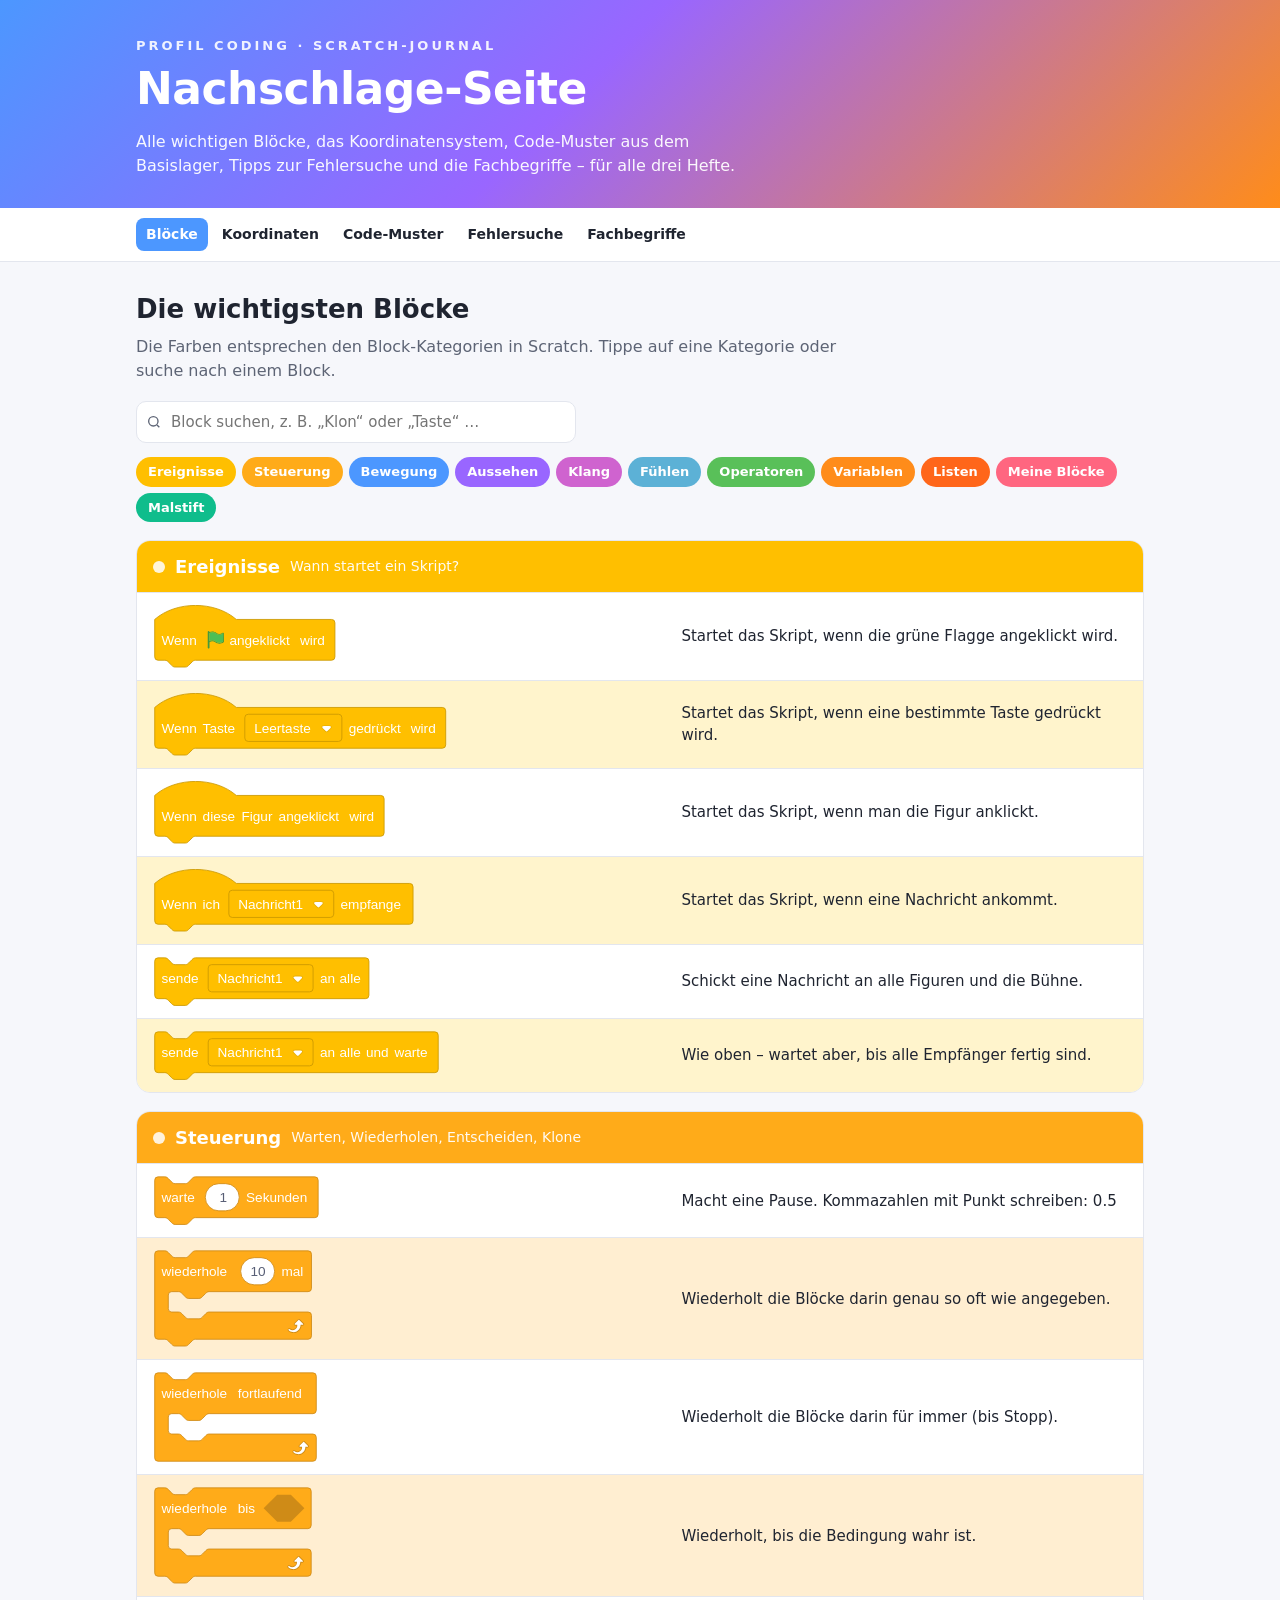
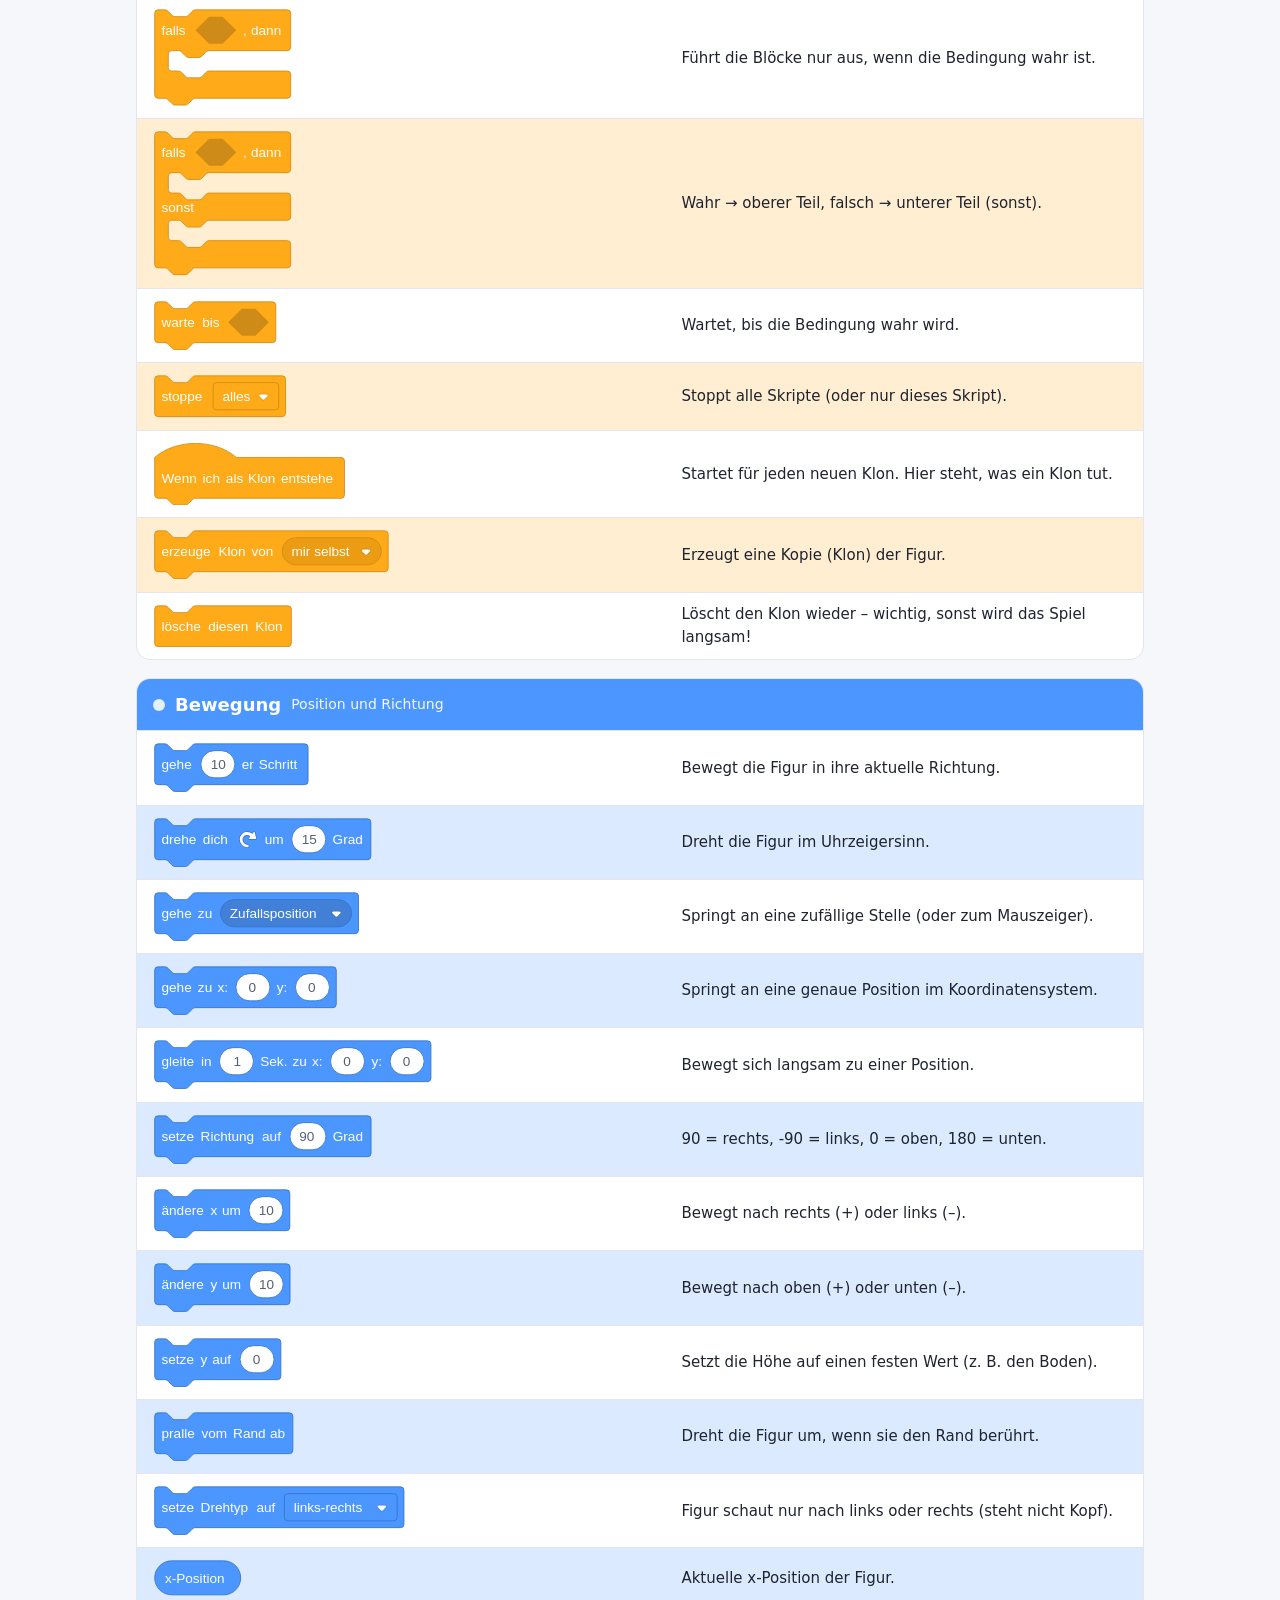
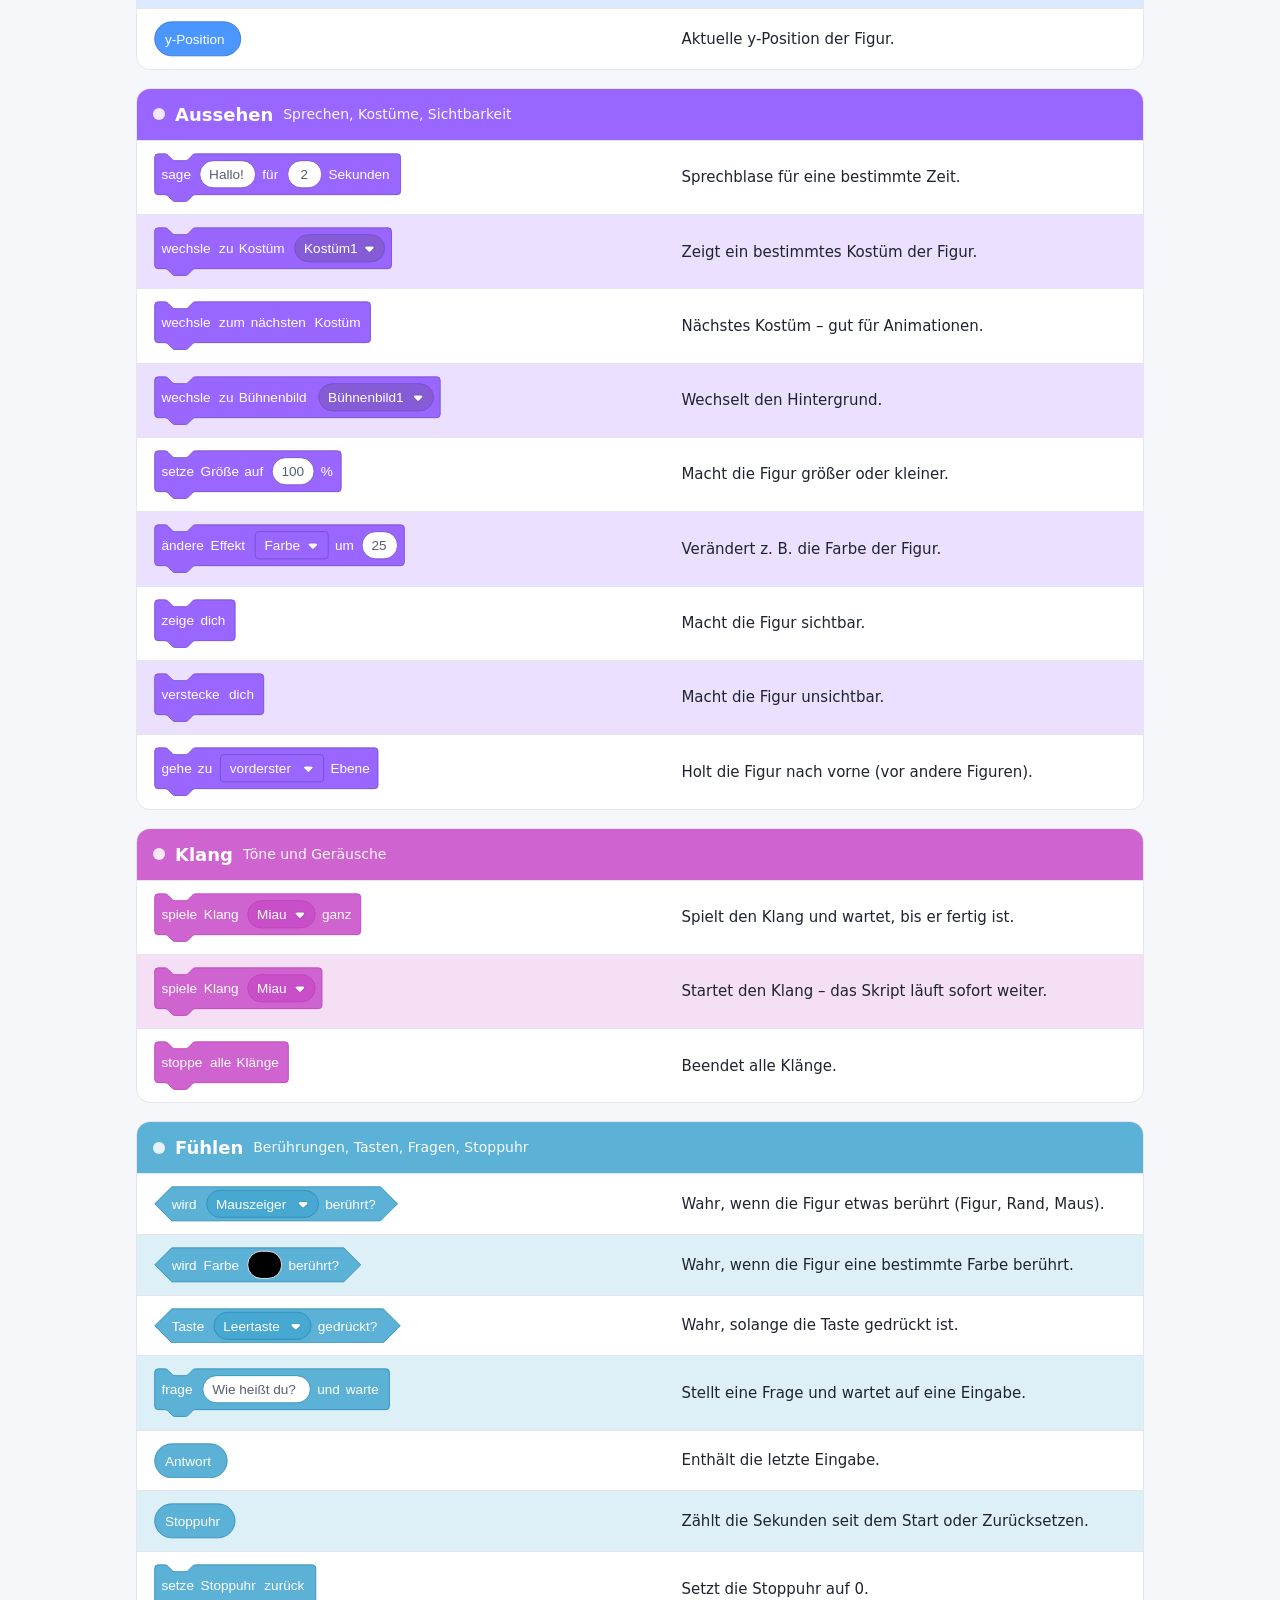
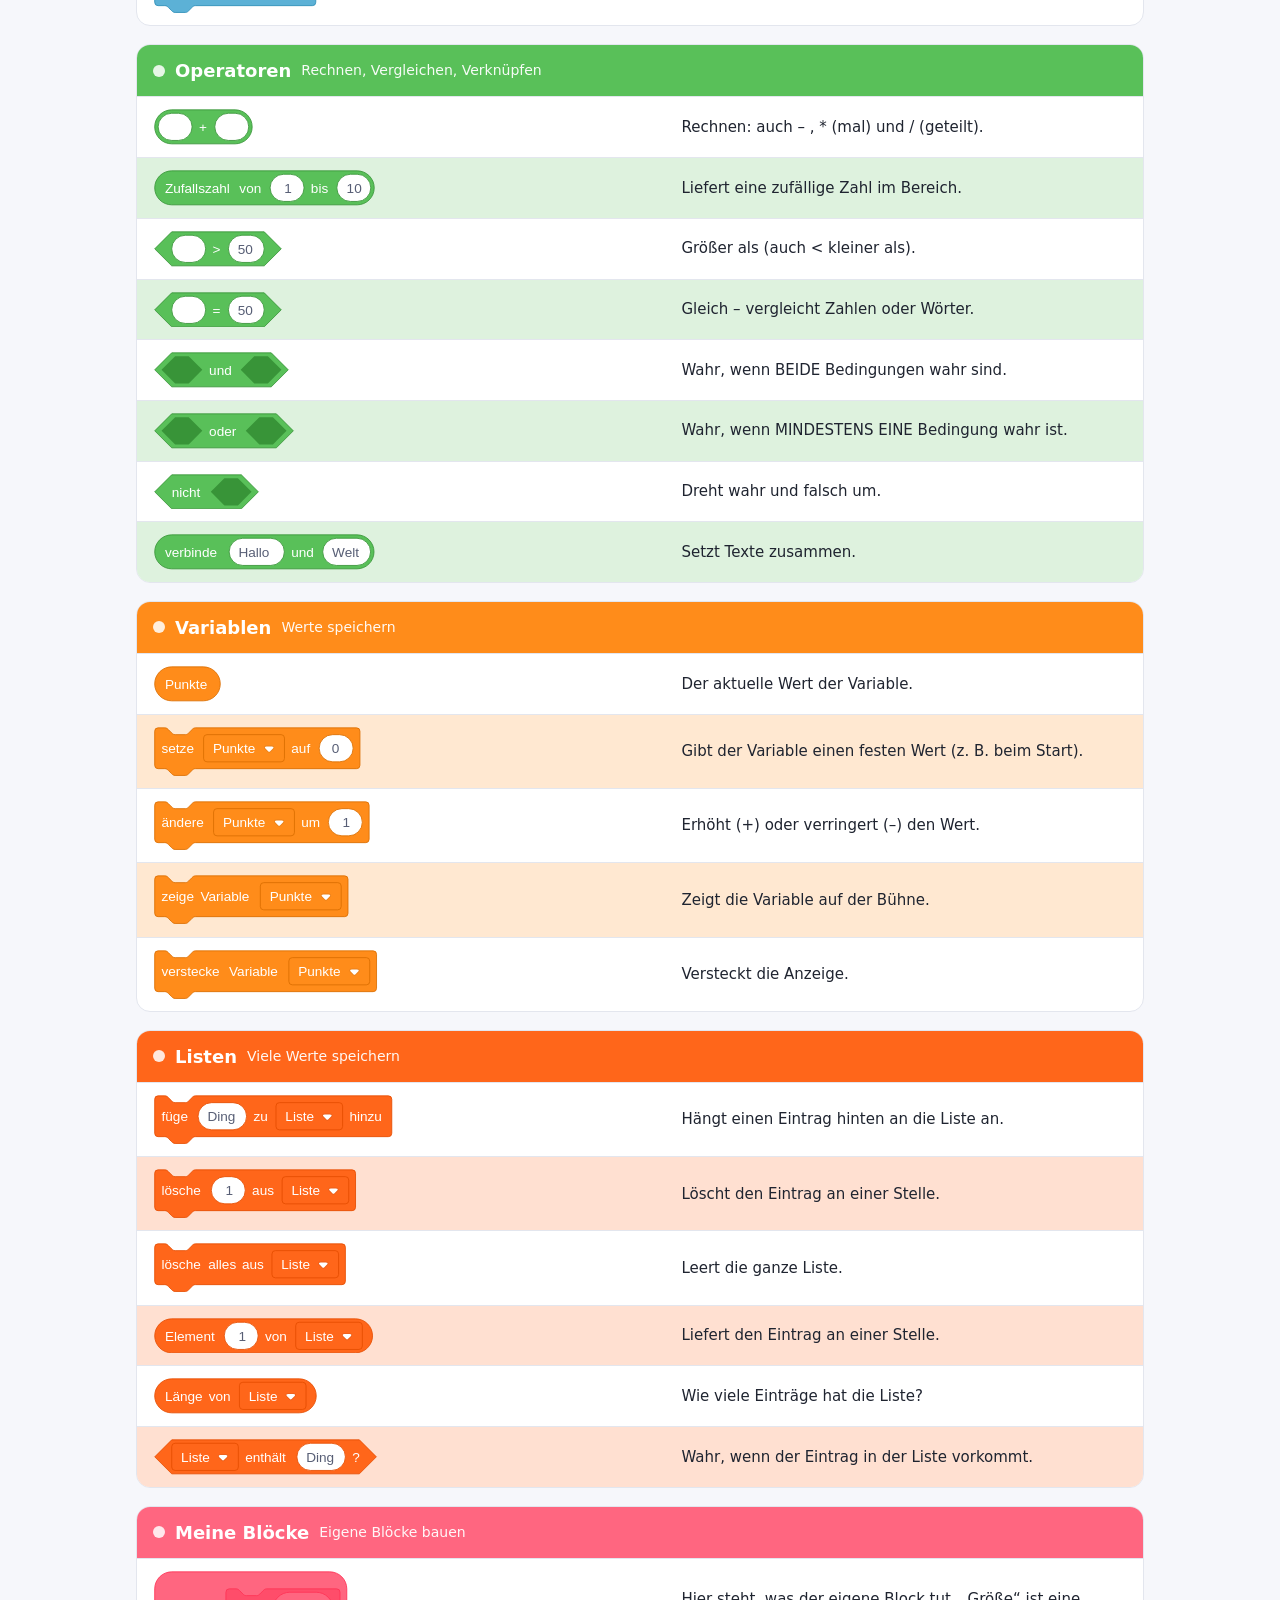
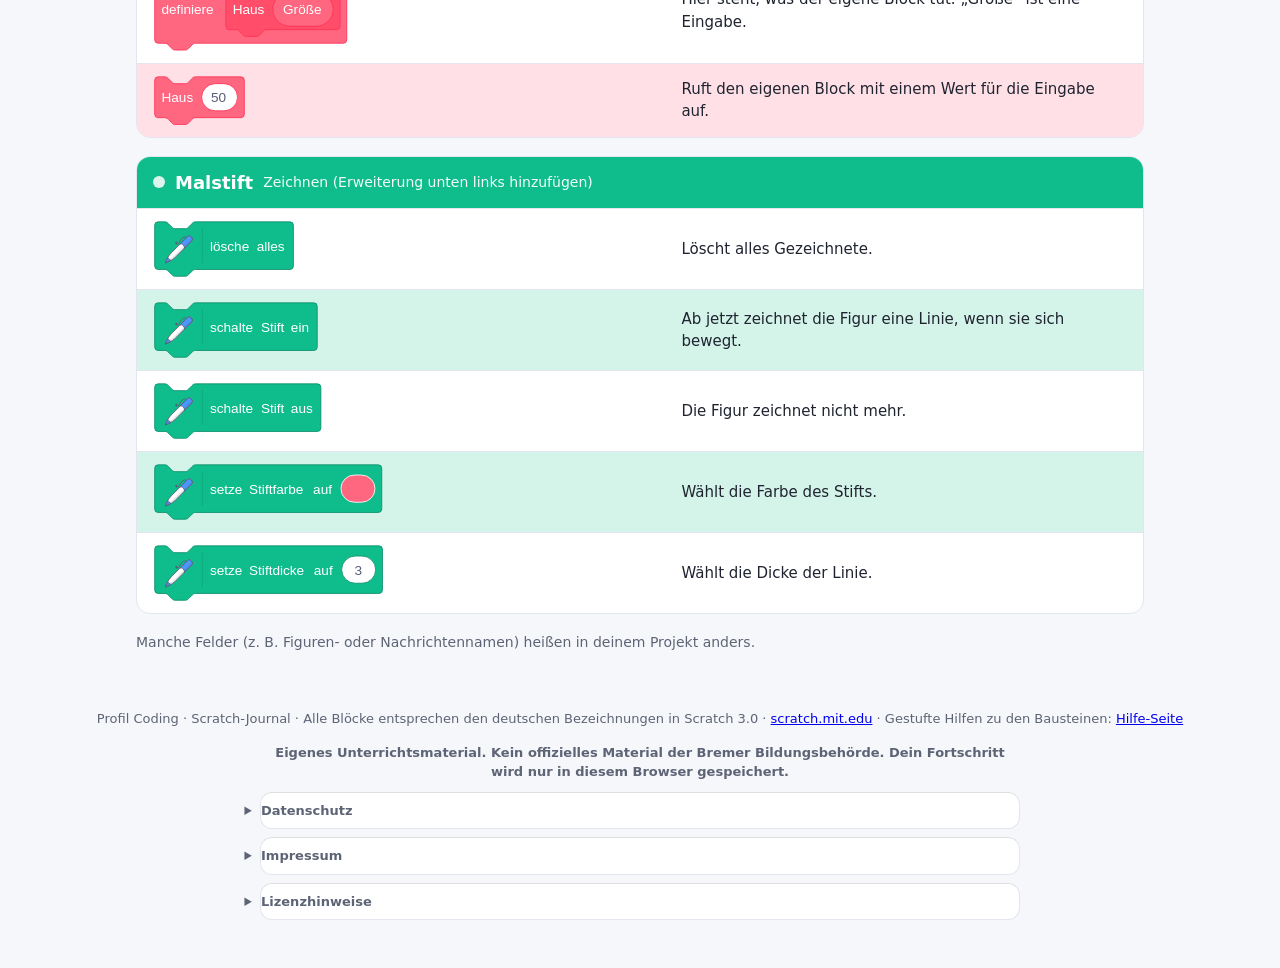
==== commit e38463f1: "Standards umgesetzt: robots-Meta, Seitenfuß mit Datenschutz, Impressum-Platzhalter, Lizenzhinweis sc" ====
--- a/index.html
+++ b/index.html
@@ -1,5 +1,6 @@
 <!doctype html>
-<html lang="de"><head><meta charset="utf-8"><meta name="viewport" content="width=device-width,initial-scale=1">
+<html lang="de"><head><meta charset="utf-8">
+<meta name="robots" content="noindex, nofollow, noarchive"><meta name="viewport" content="width=device-width,initial-scale=1">
 <title>Scratch Nachschlagen</title>
 <style>
 .sb-label{font-family:Lucida Grande,Verdana,Arial,DejaVu Sans,sans-serif;font-weight:700;fill:#fff;font-size:10px;word-spacing:1px}.sb-obsolete{fill:#d42828}.sb-motion{fill:#4a6cd4}.sb-looks{fill:#8a55d7}.sb-sound{fill:#bb42c3}.sb-pen{fill:#0e9a6c}.sb-events{fill:#c88330}.sb-control{fill:#e1a91a}.sb-sensing{fill:#2ca5e2}.sb-operators{fill:#5cb712}.sb-variables{fill:#ee7d16}.sb-list{fill:#cc5b22}.sb-custom{fill:#632d99}.sb-custom-arg{fill:#5947b1}.sb-extension{fill:#4b4a60}.sb-grey{fill:#969696}.sb-bevel{filter:url(#bevelFilter)}.sb-input{filter:url(#inputBevelFilter)}.sb-input-number,.sb-input-number-dropdown,.sb-input-string{fill:#fff}.sb-literal-dropdown,.sb-literal-number,.sb-literal-number-dropdown,.sb-literal-string{font-weight:400;font-size:9px;word-spacing:0}.sb-literal-number,.sb-literal-number-dropdown,.sb-literal-string{fill:#000}.sb-darker{filter:url(#inputDarkFilter)}.sb-outline{stroke:#fff;stroke-opacity:.2;stroke-width:2;fill:none}.sb-comment,.sb-define-hat-cap{stroke:#632d99;stroke-width:1;fill:#8e2ec2}.sb-comment{fill:#ffffa5;stroke:#d0d1d2}.sb-comment-line{fill:#ffff80}.sb-comment-label{font-family:Helvetica,Arial,DejaVu Sans,sans-serif;font-weight:700;fill:#5c5d5f;word-spacing:0;font-size:12px}.sb-diff{fill:none;stroke:#000}.sb-diff-ins{stroke-width:2px}.sb-diff-del{stroke-width:3px}
@@ -71,6 +72,14 @@
   html{scroll-padding-top:60px}
 }
 @media print{nav.top{display:none} main section.part[hidden]{display:block} .search{display:none} details{break-inside:avoid} details:not([open]) p{display:block} .cat,.pat{break-inside:avoid}}
+
+.std{max-width:760px;margin:14px auto 0;text-align:left;font-size:13px;line-height:1.5;color:var(--muted,#5d6475)}
+.std .pflicht{text-align:center;font-weight:600;margin:0 0 10px}
+.std details{border-top:1px solid rgba(127,127,127,.25);padding:6px 0}
+.std summary{cursor:pointer;font-weight:600;padding:2px 0}
+.std ul{margin:6px 0 4px;padding-left:20px}
+.std li{margin:3px 0}
+.std p{margin:6px 0}
 </style></head>
 <body>
 <svg width="0" height="0" style="position:absolute" aria-hidden="true"><defs><g id="sb3-greenFlag"><path d="M20.8 3.7c-.4-.2-.9-.1-1.2.2-2 1.6-4.8 1.6-6.8 0-2.3-1.9-5.6-2.3-8.3-1v-.4c0-.6-.5-1-1-1s-1 .4-1 1v18.8c0 .5.5 1 1 1h.1c.5 0 1-.5 1-1v-6.4c1-.7 2.1-1.2 3.4-1.3 1.2 0 2.4.4 3.4 1.2 2.9 2.3 7 2.3 9.8 0 .3-.2.4-.5.4-.9V4.7c0-.5-.3-.9-.8-1zm-.3 10.2C18 16 14.4 16 11.9 14c-1.1-.9-2.5-1.4-4-1.4-1.2.1-2.3.5-3.4 1.1V4c2.5-1.4 5.5-1.1 7.7.6 2.4 1.9 5.7 1.9 8.1 0h.2l.1.1-.1 9.2z" fill="#45993d"></path><path d="M20.6 4.8l-.1 9.1v.1c-2.5 2-6.1 2-8.6 0-1.1-.9-2.5-1.4-4-1.4-1.2.1-2.3.5-3.4 1.1V4c2.5-1.4 5.5-1.1 7.7.6 2.4 1.9 5.7 1.9 8.1 0h.2c0 .1.1.1.1.2z" fill="#4cbf56"></path></g><polygon points="6.6,0.5 13.12,0.5 19.5,6.6 19.5,13.12 13.12,19.5 6.6,19.5 0.5,13.12 0.5,6.6 " fill="#ec5959" stroke="#b84848" stroke-linejoin="round" stroke-linecap="round" id="sb3-stopSign"></polygon><path d="M0 0L4 4L0 8Z" fill="#111" id="sb3-addInput"></path><path d="M4 0L4 8L0 4Z" fill="#111" id="sb3-delInput"></path><g id="sb3-list"><rect x="0" y="0" width="15" height="18" fill="#fff"></rect><rect x="1" y="1" width="13" height="4" fill="#ff920f"></rect><rect x="1" y="7" width="13" height="4" fill="#ff920f"></rect><rect x="1" y="13" width="13" height="4" fill="#ff920f"></rect></g><image id="sb3-microbitBlock" width="40px" height="40px" href="[data-uri]"></image><g id="sb3-wedoBlock" fill="none"><path d="M23.513 11.17h-.73c-.319 0-.576.213-.576.478v1.08h1.882v-1.08c0-.265-.258-.479-.576-.479" fill="#7C87A5"></path><path d="M24.91 11.17h-.73c-.319 0-.576.213-.576.478v1.08h1.882v-1.08c0-.265-.258-.479-.576-.479z"></path><path d="M9.54 11.17h-.728c-.32 0-.576.213-.576.478v1.08h1.882v-1.08c0-.265-.257-.479-.577-.479" fill="#7C87A5"></path><path d="M10.938 11.17h-.729c-.32 0-.576.213-.576.478v1.08h1.882v-1.08c0-.265-.257-.479-.577-.479z"></path><path d="M26.305 11.17h-.73c-.318 0-.574.213-.574.478v1.08h1.882v-1.08c0-.265-.26-.479-.578-.479" fill="#7C87A5"></path><path d="M27.702 11.17h-.73c-.318 0-.574.213-.574.478v1.08h1.882v-1.08c0-.265-.26-.479-.578-.479z"></path><path d="M29.101 11.17h-.73c-.318 0-.576.213-.576.478v1.08h1.882v-1.08c0-.265-.258-.479-.576-.479" fill="#7C87A5"></path><path d="M30.498 11.17h-.73c-.318 0-.576.213-.576.478v1.08h1.882v-1.08c0-.265-.258-.479-.576-.479z"></path><path d="M17.925 11.17h-.73c-.319 0-.577.213-.577.478v1.08h1.883v-1.08c0-.265-.258-.479-.576-.479" fill="#7C87A5"></path><path d="M19.322 11.17h-.73c-.319 0-.577.213-.577.478v1.08h1.883v-1.08c0-.265-.258-.479-.576-.479z"></path><path d="M20.717 11.17h-.73c-.319 0-.575.213-.575.478v1.08h1.883v-1.08c0-.265-.26-.479-.578-.479" fill="#7C87A5"></path><path d="M22.114 11.17h-.73c-.319 0-.575.213-.575.478v1.08h1.883v-1.08c0-.265-.26-.479-.578-.479z"></path><path d="M15.129 11.17H14.4c-.32 0-.576.213-.576.478v1.08h1.883v-1.08c0-.265-.258-.479-.578-.479" fill="#7C87A5"></path><path d="M16.526 11.17h-.729c-.32 0-.576.213-.576.478v1.08h1.883v-1.08c0-.265-.258-.479-.578-.479z"></path><path d="M12.335 11.17h-.73c-.319 0-.575.213-.575.478v1.08h1.882v-1.08c0-.265-.26-.479-.577-.479" fill="#7C87A5"></path><path d="M13.732 11.17h-.73c-.319 0-.575.213-.575.478v1.08h1.883v-1.08c0-.265-.26-.479-.578-.479z"></path><path d="M31.893 11.17h-.73c-.318 0-.574.213-.574.478v1.08h1.882v-1.08c0-.265-.26-.479-.578-.479" fill="#7C87A5"></path><path d="M33.29 11.17h-.73c-.318 0-.574.213-.574.478v1.08h1.882v-1.08c0-.265-.26-.479-.578-.479z"></path><path d="M33.647 28.407H15.765V12.533h17.882c.52 0 .941.445.941.992v13.89c0 .547-.421.992-.94.992" fill="#FFF"></path><path d="M33.647 28.407H15.765V12.533h17.882c.52 0 .941.445.941.992v13.89c0 .547-.421.992-.94.992z" stroke="#7C87A5" stroke-width=".893"></path><path d="M15.765 28.407H5.412c-.52 0-.941-.445-.941-.993V16.502c0-2.19 1.686-3.969 3.764-3.969h15.06-3.766c-2.078 0-3.764 1.778-3.764 3.969v11.905z" fill="#FFF"></path><path d="M15.765 28.407H5.412c-.52 0-.941-.445-.941-.993V16.502c0-2.19 1.686-3.969 3.764-3.969h15.06-3.766c-2.078 0-3.764 1.778-3.764 3.969v11.905z" stroke="#7C87A5" stroke-width=".893"></path><path d="M12.941 12.533H11.06c-1.559 0-2.824 1.334-2.824 2.977v1.986c0 .547.422.992.941.992H12c.52 0 .941-.445.941-.992V15.51c0-1.643 1.265-2.977 2.824-2.977h.94-3.764z" fill="#4C97FF"></path><path d="M12.941 12.533H11.06c-1.559 0-2.824 1.334-2.824 2.977v1.986c0 .547.422.992.941.992H12c.52 0 .941-.445.941-.992V15.51c0-1.643 1.265-2.977 2.824-2.977h.94-3.764z" stroke="#3D79CC" stroke-width=".893"></path><path stroke="#7C87A5" stroke-width=".893" d="M4.47 20.474h27.961l2.157 2.974"></path><path d="M15.765 28.407H5.412c-.52 0-.941-.445-.941-.993V16.502c0-2.19 1.686-3.969 3.764-3.969h15.06-3.766c-2.078 0-3.764 1.778-3.764 3.969v11.905z" stroke="#7C87A5" stroke-width=".893"></path><path d="M21.307 18.964h-.73c-.319 0-.576.214-.576.479v1.08h1.882v-1.08c0-.265-.258-.479-.576-.479" fill="#7C87A5"></path><path d="M21.307 18.964h-.73c-.319 0-.576.214-.576.479v1.08h1.882v-1.08c0-.265-.258-.479-.576-.479z"></path><path d="M24.178 18.964h-.728c-.32 0-.576.214-.576.479v1.08h1.882v-1.08c0-.265-.258-.479-.578-.479" fill="#7C87A5"></path><path d="M24.178 18.964h-.728c-.32 0-.576.214-.576.479v1.08h1.882v-1.08c0-.265-.258-.479-.578-.479z"></path><path d="M27.051 18.964h-.73c-.318 0-.576.214-.576.479v1.08h1.882v-1.08c0-.265-.257-.479-.576-.479" fill="#7C87A5"></path><path d="M27.051 18.964h-.73c-.318 0-.576.214-.576.479v1.08h1.882v-1.08c0-.265-.257-.479-.576-.479z"></path><path d="M29.923 18.964h-.729c-.32 0-.576.214-.576.479v1.08h1.883v-1.08c0-.265-.258-.479-.578-.479" fill="#7C87A5"></path><path d="M29.923 18.964h-.729c-.32 0-.576.214-.576.479v1.08h1.883v-1.08c0-.265-.258-.479-.578-.479z"></path><path d="M33.647 28.407H15.765V20.47H32.43l2.157 2.978v3.966c0 .548-.421.993-.94.993" fill="#E6E7E8"></path><path d="M33.647 28.407H15.765V20.47H32.43l2.157 2.978v3.966c0 .548-.421.993-.94.993z" stroke="#7C87A5" stroke-width=".893"></path><path d="M15.765 28.407H5.412c-.52 0-.941-.445-.941-.993V20.47h11.294v7.937z" fill="#E6E7E8"></path><path d="M15.765 28.407H5.412c-.52 0-.941-.445-.941-.993V20.47h11.294v7.937z" stroke="#7C87A5" stroke-width=".893"></path><path fill="#E6E7E8" d="M19.53 24.438h11.294V20.47H19.529z"></path><path stroke="#7C87A5" stroke-width=".893" d="M19.53 24.438h11.294V20.47H19.529zm12.902-3.964l2.157-2.794"></path></g><g transform="translate(5.5 3.5)" id="sb3-ev3Block"><rect stroke="#7C87A5" fill="#FFF" x=".5" y="3.59" width="28" height="25.81" rx="1"></rect><rect stroke="#7C87A5" fill="#E6E7E8" x="2.5" y=".5" width="24" height="32" rx="1"></rect><path stroke="#7C87A5" fill="#FFF" d="M2.5 14.5h24v13h-24z"></path><path d="M14.5 10.5v4" stroke="#7C87A5" fill="#E6E7E8"></path><rect fill="#414757" x="4.5" y="2.5" width="20" height="10" rx="1"></rect><rect fill="#7C87A5" opacity=".5" x="13.5" y="20.13" width="2" height="2" rx=".5"></rect><path d="M9.06 20.13h1.5a.5.5 0 0 1 .5.5v1a.5.5 0 0 1-.5.5h-1.5a1 1 0 0 1 0-2zM19.93 22.13h-1.51a.5.5 0 0 1-.5-.5v-1a.5.5 0 0 1 .5-.5h1.5a1 1 0 0 1 .01 2zM8.23 17.5H5a.5.5 0 0 1-.5-.5v-2.5h6l-1.85 2.78a.51.51 0 0 1-.42.22zM18.15 18.85l-.5.5a.49.49 0 0 0-.15.36V20a.5.5 0 0 1-.5.5h-.5a.5.5 0 0 1-.5-.5.5.5 0 0 0-.5-.5h-2a.5.5 0 0 0-.5.5.5.5 0 0 1-.5.5H12a.5.5 0 0 1-.5-.5v-.29a.49.49 0 0 0-.15-.36l-.5-.5a.51.51 0 0 1 0-.71l1.51-1.49a.47.47 0 0 1 .35-.15h3.58a.47.47 0 0 1 .35.15l1.51 1.49a.51.51 0 0 1 0 .71zM10.85 23.45l.5-.5a.49.49 0 0 0 .15-.36v-.29a.5.5 0 0 1 .5-.5h.5a.5.5 0 0 1 .5.5.5.5 0 0 0 .5.5h2a.5.5 0 0 0 .5-.5.5.5 0 0 1 .5-.5h.5a.5.5 0 0 1 .5.5v.29a.49.49 0 0 0 .15.36l.5.5a.5.5 0 0 1 0 .7l-1.51 1.5a.47.47 0 0 1-.35.15h-3.58a.47.47 0 0 1-.35-.15l-1.51-1.5a.5.5 0 0 1 0-.7z" fill="#7C87A5" opacity=".5"></path><path d="M21.5 27.5h5v4a1 1 0 0 1-1 1h-4v-5z" stroke="#CC4C23" fill="#F15A29"></path></g><g id="sb3-makeymakeyBlock" fill="none"><path d="M35 28H5a1 1 0 0 1-1-1V12c0-.6.4-1 1-1h30c.5 0 1 .4 1 1v15c0 .5-.5 1-1 1z" fill="#fff"></path><path fill="red" d="M4 25h32v2.7H4zm9-1h-2.2a1 1 0 0 1-1-1v-9.7c0-.6.4-1 1-1H13c.6 0 1 .4 1 1V23c0 .6-.5 1-1 1z"></path><path fill="red" d="M6.1 19.3v-2.2c0-.5.4-1 1-1h9.7c.5 0 1 .5 1 1v2.2c0 .5-.5 1-1 1H7.1a1 1 0 0 1-1-1z"></path><circle fill="red" cx="22.8" cy="18.2" r="3.4"></circle><circle fill="red" cx="30.6" cy="18.2" r="3.4"></circle><path fill="red" d="M4.2 27h31.9v.7H4.2z"></path><circle fill="#e0e0e0" cx="22.8" cy="18.2" r="2.3"></circle><circle fill="#e0e0e0" cx="30.6" cy="18.2" r="2.3"></circle><path fill="#e0e0e0" d="M12.5 22.9h-1.2c-.3 0-.5-.2-.5-.5V14c0-.3.2-.5.5-.5h1.2c.3 0 .5.2.5.5v8.4c0 .3-.2.5-.5.5z"></path><path fill="#e0e0e0" d="M7.2 18.7v-1.2c0-.3.2-.5.5-.5h8.4c.3 0 .5.2.5.5v1.2c0 .3-.2.5-.5.5H7.7c-.3 0-.5-.2-.5-.5zM4 26h32v2H4z"></path><path stroke="#666" stroke-width=".5" d="M35.2 27.9H4.8a1 1 0 0 1-1-1V12.1c0-.6.5-1 1-1h30.5c.5 0 1 .4 1 1V27a1 1 0 0 1-1.1.9z"></path><path stroke="#666" stroke-width=".5" d="M35.2 27.9H4.8a1 1 0 0 1-1-1V12.1c0-.6.5-1 1-1h30.5c.5 0 1 .4 1 1V27a1 1 0 0 1-1.1.9z"></path></g><image id="sb3-gdxforBlock" width="40px" height="40px" href="[data-uri]"></image><image id="sb3-boostBlock" width="40px" height="40px" href="[data-uri]"></image><g id="sb3-dropdownArrow" transform="scale(0.94413847364)"><path d="M12.71 2.44A2.41 2.41 0 0 1 12 4.16L8.08 8.08a2.45 2.45 0 0 1-3.45 0L.72 4.16A2.42 2.42 0 0 1 0 2.44 2.48 2.48 0 0 1 .71.71C1 .47 1.43 0 6.36 0s5.39.46 5.64.71a2.44 2.44 0 0 1 .71 1.73z" fill="#231f20" opacity=".1"></path><path d="M6.36 7.79a1.43 1.43 0 0 1-1-.42L1.42 3.45a1.44 1.44 0 0 1 0-2c.56-.56 9.31-.56 9.87 0a1.44 1.44 0 0 1 0 2L7.37 7.37a1.43 1.43 0 0 1-1.01.42z" fill="#fff"></path></g><g id="sb3-turnRight"><path d="M22.68 12.2a1.6 1.6 0 0 1-1.27.63h-7.69a1.59 1.59 0 0 1-1.16-2.58l1.12-1.41a4.82 4.82 0 0 0-3.14-.77 4.31 4.31 0 0 0-2 .8A4.25 4.25 0 0 0 7.2 10.6a5.06 5.06 0 0 0 .54 4.62A5.58 5.58 0 0 0 12 17.74a2.26 2.26 0 0 1-.16 4.52A10.25 10.25 0 0 1 3.74 18a10.14 10.14 0 0 1-1.49-9.22 9.7 9.7 0 0 1 2.83-4.14A9.92 9.92 0 0 1 9.66 2.5a10.66 10.66 0 0 1 7.72 1.68l1.08-1.35a1.57 1.57 0 0 1 1.24-.6 1.6 1.6 0 0 1 1.54 1.21l1.7 7.37a1.57 1.57 0 0 1-.26 1.39z" fill="#3d79cc"></path><path d="M21.38 11.83h-7.61a.59.59 0 0 1-.43-1l1.75-2.19a5.9 5.9 0 0 0-4.7-1.58 5.07 5.07 0 0 0-4.11 3.17A6 6 0 0 0 7 15.77a6.51 6.51 0 0 0 5 2.92 1.31 1.31 0 0 1-.08 2.62 9.3 9.3 0 0 1-7.35-3.82 9.16 9.16 0 0 1-1.4-8.37A8.51 8.51 0 0 1 5.71 5.4a8.76 8.76 0 0 1 4.11-1.92 9.71 9.71 0 0 1 7.75 2.07l1.67-2.1a.59.59 0 0 1 1 .21L22 11.08a.59.59 0 0 1-.62.75z" fill="#fff"></path></g><g id="sb3-turnLeft"><path d="M20.34 18.21a10.24 10.24 0 0 1-8.1 4.22 2.26 2.26 0 0 1-.16-4.52 5.58 5.58 0 0 0 4.25-2.53 5.06 5.06 0 0 0 .54-4.62A4.25 4.25 0 0 0 15.55 9a4.31 4.31 0 0 0-2-.8 4.82 4.82 0 0 0-3.15.8l1.12 1.41A1.59 1.59 0 0 1 10.36 13H2.67a1.56 1.56 0 0 1-1.26-.63A1.54 1.54 0 0 1 1.13 11l1.72-7.43A1.59 1.59 0 0 1 4.38 2.4a1.57 1.57 0 0 1 1.24.6L6.7 4.35a10.66 10.66 0 0 1 7.72-1.68A9.88 9.88 0 0 1 19 4.81 9.61 9.61 0 0 1 21.83 9a10.08 10.08 0 0 1-1.49 9.21z" fill="#3d79cc"></path><path d="M19.56 17.65a9.29 9.29 0 0 1-7.35 3.83 1.31 1.31 0 0 1-.08-2.62 6.53 6.53 0 0 0 5-2.92 6.05 6.05 0 0 0 .67-5.51 5.32 5.32 0 0 0-1.64-2.16 5.21 5.21 0 0 0-2.48-1A5.86 5.86 0 0 0 9 8.84L10.74 11a.59.59 0 0 1-.43 1H2.7a.6.6 0 0 1-.6-.75l1.71-7.42a.59.59 0 0 1 1-.21l1.67 2.1a9.71 9.71 0 0 1 7.75-2.07 8.84 8.84 0 0 1 4.12 1.92 8.68 8.68 0 0 1 2.54 3.72 9.14 9.14 0 0 1-1.33 8.36z" fill="#fff"></path></g><g id="sb3-loopArrow"><path d="M23.3 11c-.3.6-.9 1-1.5 1h-1.6c-.1 1.3-.5 2.5-1.1 3.6-.9 1.7-2.3 3.2-4.1 4.1-1.7.9-3.6 1.2-5.5.9-1.8-.3-3.5-1.1-4.9-2.3-.7-.7-.7-1.9 0-2.6.6-.6 1.6-.7 2.3-.2H7c.9.6 1.9.9 2.9.9s1.9-.3 2.7-.9c1.1-.8 1.8-2.1 1.8-3.5h-1.5c-.9 0-1.7-.7-1.7-1.7 0-.4.2-.9.5-1.2l4.4-4.4c.7-.6 1.7-.6 2.4 0L23 9.2c.5.5.6 1.2.3 1.8z" fill="#cf8b17"></path><path d="M21.8 11h-2.6c0 1.5-.3 2.9-1 4.2-.8 1.6-2.1 2.8-3.7 3.6-1.5.8-3.3 1.1-4.9.8-1.6-.2-3.2-1-4.4-2.1-.4-.3-.4-.9-.1-1.2.3-.4.9-.4 1.2-.1 1 .7 2.2 1.1 3.4 1.1s2.3-.3 3.3-1c.9-.6 1.6-1.5 2-2.6.3-.9.4-1.8.2-2.8h-2.4c-.4 0-.7-.3-.7-.7 0-.2.1-.3.2-.4l4.4-4.4c.3-.3.7-.3.9 0L22 9.8c.3.3.4.6.3.9s-.3.3-.5.3z" fill="#fff"></path></g><g id="sb3-musicBlock" fill="none"><path d="M28.456 21.675c-.009-.312-.087-.825-.256-1.702-.096-.495-.612-3.022-.753-3.73-.395-1.98-.76-3.92-1.142-6.113-.732-4.223-.693-6.05.344-6.527.502-.23 1.06-.081 1.842.35.413.227 2.181 1.365 2.07 1.296 1.993 1.243 3.463 1.775 4.928 1.549 1.527-.237 2.505-.06 2.877.618.348.635.015 1.416-.729 2.18-1.473 1.516-3.976 2.514-5.849 2.023-.822-.218-1.238-.464-2.38-1.266a9.737 9.737 0 0 0-.095-.066c.047.593.264 1.74.717 3.803.294 1.336 2.079 9.187 2.637 11.674l.002.012c.529 2.637-1.872 4.724-5.235 4.724-3.29 0-6.363-1.988-6.862-4.528-.53-2.64 1.873-4.734 5.233-4.734a8.411 8.411 0 0 1 2.65.437zM11.46 27.666c-.01-.319-.091-.84-.266-1.738-.09-.46-.595-2.937-.753-3.727-.39-1.96-.752-3.892-1.131-6.07-.732-4.224-.692-6.052.344-6.527.502-.23 1.06-.082 1.841.349.414.228 2.181 1.365 2.07 1.296 1.992 1.243 3.461 1.775 4.925 1.549 1.525-.24 2.504-.064 2.876.614.348.635.015 1.415-.728 2.18-1.474 1.517-3.977 2.513-5.847 2.017-.822-.218-1.237-.463-2.38-1.266a9.729 9.729 0 0 0-.094-.065c.047.593.264 1.74.717 3.802.294 1.337 2.078 9.19 2.636 11.675l.003.013c.517 2.638-1.884 4.732-5.234 4.732-3.286 0-6.359-1.993-6.87-4.54-.518-2.639 1.885-4.73 5.242-4.73.904 0 1.802.15 2.65.436z" stroke="#000" stroke-opacity=".1"></path><path d="M32.18 25.874C32.636 28.157 30.512 30 27.433 30c-3.07 0-5.923-1.843-6.372-4.126-.458-2.285 1.665-4.136 4.743-4.136.647 0 1.283.084 1.89.234a7 7 0 0 1 .938.302c.87-.02-.104-2.294-1.835-12.229-2.134-12.303 3.06-1.87 8.768-2.753 5.708-.885.076 4.82-3.65 3.844-3.724-.987-4.65-7.153.263 14.738zm-16.998 5.99C15.63 34.148 13.507 36 10.439 36c-3.068 0-5.92-1.852-6.379-4.136-.448-2.284 1.674-4.135 4.751-4.135 1.002 0 1.974.197 2.854.544.822-.055-.15-2.377-1.862-12.228-2.133-12.303 3.059-1.87 8.764-2.753 5.706-.894.076 4.821-3.648 3.834-3.723-.987-4.648-7.152.263 14.738z" fill="#FFF"></path></g><g id="sb3-penBlock" stroke="#575E75" fill="none" stroke-linejoin="round"><path d="M8.753 34.602l-4.251 1.779 1.784-4.236c1.218-2.892 2.907-5.423 5.03-7.538L31.066 4.93c.846-.842 2.65-.41 4.032.967 1.38 1.375 1.816 3.173.97 4.015L16.318 29.59c-2.123 2.116-4.664 3.799-7.565 5.012" fill="#FFF"></path><path d="M29.41 6.111s-4.45-2.379-8.202 5.771c-1.734 3.766-4.35 1.546-4.35 1.546"></path><path d="M36.42 8.825c0 .463-.14.873-.432 1.164l-9.335 9.301c.282-.29.41-.668.41-1.12 0-.874-.507-1.963-1.406-2.868-1.362-1.358-3.147-1.8-4.002-.99L30.99 5.01c.844-.84 2.65-.41 4.035.96.898.904 1.396 1.982 1.396 2.855M10.515 33.774a23.74 23.74 0 0 1-1.764.83L4.5 36.382l1.786-4.235c.258-.604.529-1.186.833-1.757.69.183 1.449.625 2.109 1.282.659.658 1.102 1.412 1.287 2.102" fill="#4C97FF"></path><path d="M36.498 8.748c0 .464-.141.874-.433 1.165l-19.742 19.68c-2.131 2.111-4.673 3.793-7.572 5.01L4.5 36.381l.974-2.317 1.925-.808c2.899-1.218 5.441-2.899 7.572-5.01l19.742-19.68c.292-.292.432-.702.432-1.165 0-.647-.27-1.4-.779-2.123.249.172.498.377.736.614.898.905 1.396 1.983 1.396 2.856" fill="#575E75" opacity=".15"></path><path d="M18.45 12.831a.904.904 0 1 1-1.807 0 .904.904 0 0 1 1.807 0z" fill="#575E75"></path></g><g id="sb3-videoBlock" stroke="#000" fill="#FFF" stroke-opacity="0.15"><circle opacity="0.25" cx="32" cy="16" r="4.5"></circle><circle opacity="0.5" cx="32" cy="12" r="4.5"></circle><circle opacity="0.75" cx="32" cy="8" r="4.5"></circle><circle cx="32" cy="4" r="4.5"></circle><path d="M22.672 4.42l-6.172 4V6.1c0-2.01-1.563-3.6-3.5-3.6H4.1C2.076 2.5.5 4.076.5 6.1V14c0 1.927 1.584 3.512 3.6 3.6H13c1.902 0 3.5-1.653 3.5-3.6v-2.283l6.257 3.754.097.075c.02.02.098.054.146.054.267 0 .5-.217.5-.5V4.8c0 .037-.056-.094-.129-.243-.145-.242-.43-.299-.7-.137z" fill="#4D4D4D" stroke-linejoin="round"></path></g><g id="sb3-faceSensingBlock" transform="scale(1.67785234899 1.67785234899)"><circle cx="8.35" cy="9.65" r="0.97" fill="#FFF"></circle><circle cx="14.19" cy="9.65" r="0.97" fill="#FFF"></circle><path d="M11.27 4.14c-3.94 0-7.13 3.19-7.13 7.13s3.19 7.13 7.13 7.13 7.13-3.19 7.13-7.13-3.19-7.13-7.13-7.13m0 1.3c3.22 0 5.84 2.61 5.84 5.84s-2.61 5.84-5.84 5.84-5.84-2.61-5.84-5.84 2.61-5.84 5.84-5.84" fill="#FFF"></path><path d="M17.57 13.88c.57-.15 1.02-.6 1.17-1.17l.35-1.3c.16-.61 1.04-.61 1.2 0l.35 1.3c.15.57.6 1.02 1.18 1.17l1.3.35c.61.16.61 1.04 0 1.2l-1.3.35c-.57.15-1.02.6-1.18 1.17l-.35 1.3c-.17.62-1.04.62-1.2 0l-.35-1.3c-.15-.57-.6-1.02-1.17-1.17l-1.3-.35c-.61-.17-.61-1.04 0-1.2l1.3-.35Zm-16-11.43c.43-.12.76-.45.88-.88l.26-.98c.12-.46.78-.46.9 0l.26.98c.12.43.45.76.88.88l.98.26c.46.12.46.78 0 .9l-.98.26c-.43.11-.77.45-.88.88l-.26.98c-.12.46-.78.46-.9 0l-.26-.98a1.26 1.26 0 0 0-.88-.88l-.98-.26c-.46-.12-.46-.78 0-.9z" fill="#ffbf00" fill-rule="evenodd" stroke="#0b8e69" stroke-miterlimit="2" stroke-width=".5"></path><path d="M12.68 12.53c.2-.3.6-.38.9-.18s.38.6.18.9c-.56.83-1.41 1.26-2.48 1.26s-1.93-.43-2.48-1.26c-.2-.3-.12-.7.18-.9s.7-.12.9.18c.31.46.75.68 1.41.68s1.1-.22 1.41-.68Z" fill="#FFF"></path><path d="M20.89 6.06a.57.57 0 0 1-.57-.57V2.2h-3.31c-.31 0-.57-.25-.57-.57s.25-.57.57-.57h3.88c.31 0 .57.25.57.57v3.86c0 .31-.25.57-.57.57M5.44 21.46H1.59a.57.57 0 0 1-.57-.57v-3.82c0-.31.25-.57.57-.57s.57.25.57.57v3.25h3.28c.31 0 .57.25.57.57s-.25.57-.57.57" fill="#0b8e69"></path></g><g id="sb3-ttsBlock" stroke="#000" stroke-opacity="0.15"><path d="M25.644 20.5c-1.667 1.937-4.539 3.429-5.977 3.429a1.25 1.25 0 0 1-.557-.137c-.372-.186-.61-.542-.61-1.03 0-.105.017-.207.05-.308.076-.236.624-.986.727-1.173.27-.484.462-1.075.566-1.865A8.5 8.5 0 0 1 24 3.5h4a8.5 8.5 0 1 1 0 17h-2.356z" fill="#FFF"></path><path d="M15.5 21.67c0-1.016-1.494-1.586-2.387-.782l-2.7 2.163A5.958 5.958 0 0 1 6.7 24.33h-.4c-1.035 0-1.8.69-1.8 1.573v4.235c0 .883.765 1.572 1.8 1.572h.4c1.458 0 2.754.423 3.82 1.287l2.598 2.161c.908.75 2.382.188 2.382-.876V21.67z" fill="#4D4D4D"></path></g><image id="sb3-translateBlock" width="40px" height="40px" href="[data-uri]"></image></defs></svg>
@@ -1155,10 +1164,28 @@
 <section class="part" id="begriffe"><h2>Fachbegriffe</h2>
 <p class="lead">Hier findest du die wichtigsten Begriffe aus dem Kurs. Suche nach einem Begriff oder einer Erklärung.</p>
 <label class="search"><svg viewBox="0 0 24 24"><circle cx="11" cy="11" r="7"/><path d="m20 20-3.5-3.5"/></svg><input id="q2" type="search" placeholder="Begriff suchen, z. B. „Schleife“ …" aria-label="Fachbegriff suchen"></label>
-<dl><div class="term" data-s="algorithmus eine genaue schritt-für-schritt-anleitung, die ein computer ausführen kann."><dt>Algorithmus</dt><dd>Eine genaue Schritt-für-Schritt-Anleitung, die ein Computer ausführen kann.</dd></div><div class="term" data-s="skript eine gruppe zusammenhängender blöcke, die mit einem startblock beginnt."><dt>Skript</dt><dd>Eine Gruppe zusammenhängender Blöcke, die mit einem Startblock beginnt.</dd></div><div class="term" data-s="ereignis etwas, das passiert (klick, tastendruck, nachricht) und ein skript startet."><dt>Ereignis</dt><dd>Etwas, das passiert (Klick, Tastendruck, Nachricht) und ein Skript startet.</dd></div><div class="term" data-s="schleife wiederholt blöcke – eine bestimmte anzahl, für immer oder bis eine bedingung erfüllt ist."><dt>Schleife</dt><dd>Wiederholt Blöcke – eine bestimmte Anzahl, für immer oder bis eine Bedingung erfüllt ist.</dd></div><div class="term" data-s="bedingung eine frage, die wahr oder falsch ist (z. b. „wird rand berührt?“)."><dt>Bedingung</dt><dd>Eine Frage, die wahr oder falsch ist (z. B. „wird Rand berührt?“).</dd></div><div class="term" data-s="verzweigung „falls … dann … sonst“: je nach bedingung läuft ein anderer teil des codes."><dt>Verzweigung</dt><dd>„falls … dann … sonst“: Je nach Bedingung läuft ein anderer Teil des Codes.</dd></div><div class="term" data-s="variable ein speicherplatz mit namen, dessen wert sich ändern kann (punkte, zeit, leben)."><dt>Variable</dt><dd>Ein Speicherplatz mit Namen, dessen Wert sich ändern kann (Punkte, Zeit, Leben).</dd></div><div class="term" data-s="liste eine variable, die viele werte der reihe nach speichert."><dt>Liste</dt><dd>Eine Variable, die viele Werte der Reihe nach speichert.</dd></div><div class="term" data-s="nachricht ein signal, mit dem figuren und bühne sich gegenseitig bescheid geben."><dt>Nachricht</dt><dd>Ein Signal, mit dem Figuren und Bühne sich gegenseitig Bescheid geben.</dd></div><div class="term" data-s="klon eine kopie einer figur, die während des spiels entsteht und wieder gelöscht werden kann."><dt>Klon</dt><dd>Eine Kopie einer Figur, die während des Spiels entsteht und wieder gelöscht werden kann.</dd></div><div class="term" data-s="parameter / eingabe ein wert, den man einem eigenen block mitgibt (z. b. die größe eines hauses)."><dt>Parameter / Eingabe</dt><dd>Ein Wert, den man einem eigenen Block mitgibt (z. B. die Größe eines Hauses).</dd></div><div class="term" data-s="spielzustand in welchem abschnitt sich das spiel gerade befindet (start, spiel, game over)."><dt>Spielzustand</dt><dd>In welchem Abschnitt sich das Spiel gerade befindet (Start, Spiel, Game Over).</dd></div><div class="term" data-s="debugging fehler im code suchen und beheben."><dt>Debugging</dt><dd>Fehler im Code suchen und beheben.</dd></div><div class="term" data-s="prototyp eine erste, einfache version, mit der man eine idee testet."><dt>Prototyp</dt><dd>Eine erste, einfache Version, mit der man eine Idee testet.</dd></div></dl>
+<dl><div class="term" data-s="algorithmus eine genaue schritt-für-schritt-anleitung, die ein computer ausführen kann."><dt>Algorithmus</dt><dd>Eine genaue Schritt-für-Schritt-Anleitung, die ein Computer ausführen kann.</dd></div><div class="term" data-s="skript eine gruppe zusammenhängender blöcke, die mit einem startblock beginnt."><dt>Skript</dt><dd>Eine Gruppe zusammenhängender Blöcke, die mit einem Startblock beginnt.</dd></div><div class="term" data-s="ereignis etwas, das passiert (klick, tastendruck, nachricht) und ein skript startet."><dt>Ereignis</dt><dd>Etwas, das passiert (Klick, Tastendruck, Nachricht) und ein Skript startet.</dd></div><div class="term" data-s="schleife wiederholt blöcke – eine bestimmte anzahl, für immer oder bis eine bedingung erfüllt ist."><dt>Schleife</dt><dd>Wiederholt Blöcke – eine bestimmte Anzahl, für immer oder bis eine Bedingung erfüllt ist.</dd></div><div class="term" data-s="bedingung eine frage, die wahr oder falsch ist (z. b. „wird rand berührt?“)."><dt>Bedingung</dt><dd>Eine Frage, die wahr oder falsch ist (z. B. „wird Rand berührt?“).</dd></div><div class="term" data-s="verzweigung „falls … dann … sonst“: je nach bedingung läuft ein anderer teil des codes."><dt>Verzweigung</dt><dd>„falls … dann … sonst“: Je nach Bedingung läuft ein anderer Teil des Codes.</dd></div><div class="term" data-s="variable ein speicherplatz mit namen, dessen wert sich ändern kann (punkte, zeit, leben)."><dt>Variable</dt><dd>Ein Speicherplatz mit Namen, dessen Wert sich ändern kann (Punkte, Zeit, Leben).</dd></div><div class="term" data-s="liste eine variable, die viele werte der reihe nach speichert."><dt>Liste</dt><dd>Eine Variable, die viele Werte der Reihe nach speichert.</dd></div><div class="term" data-s="nachricht ein signal, mit dem figuren und bühne sich gegenseitig bescheid geben."><dt>Nachricht</dt><dd>Ein Signal, mit dem Figuren und Bühne sich gegenseitig Bescheid geben.</dd></div><div class="term" data-s="klon eine kopie einer figur, die während des spiels entsteht und wieder gelöscht werden kann."><dt>Klon</dt><dd>Eine Kopie einer Figur, die während des Spiels entsteht und wieder gelöscht werden kann.</dd></div><div class="term" data-s="parameter / eingabe ein wert, den man einem eigenen block mitgibt (z. b. wie oft gejubelt wird)."><dt>Parameter / Eingabe</dt><dd>Ein Wert, den man einem eigenen Block mitgibt (z. B. wie oft gejubelt wird).</dd></div><div class="term" data-s="spielzustand in welchem abschnitt sich das spiel gerade befindet (start, spiel, game over)."><dt>Spielzustand</dt><dd>In welchem Abschnitt sich das Spiel gerade befindet (Start, Spiel, Game Over).</dd></div><div class="term" data-s="debugging fehler im code suchen und beheben."><dt>Debugging</dt><dd>Fehler im Code suchen und beheben.</dd></div><div class="term" data-s="prototyp eine erste, einfache version, mit der man eine idee testet."><dt>Prototyp</dt><dd>Eine erste, einfache Version, mit der man eine Idee testet.</dd></div></dl>
 <p class="empty" id="empty2">Kein Begriff gefunden. Versuche ein anderes Wort.</p></section>
 </main>
-<footer>Profil Coding · Scratch-Journal · Alle Blöcke entsprechen den deutschen Bezeichnungen in Scratch 3.0 · <a href="https://scratch.mit.edu" target="_blank" rel="noopener">scratch.mit.edu</a> · Gestufte Hilfen zu den Bausteinen: <a href="Scratch-Hilfen.html">Hilfe-Seite</a></footer>
+<footer>Profil Coding · Scratch-Journal · Alle Blöcke entsprechen den deutschen Bezeichnungen in Scratch 3.0 · <a href="https://scratch.mit.edu" target="_blank" rel="noopener">scratch.mit.edu</a> · Gestufte Hilfen zu den Bausteinen: <a href="https://mr-co-osh.github.io/scratch-hilfen/">Hilfe-Seite</a><div class="std">
+<p class="pflicht">Eigenes Unterrichtsmaterial. Kein offizielles Material der Bremer Bildungsbehörde. Dein Fortschritt wird nur in diesem Browser gespeichert.</p>
+<details><summary>Datenschutz</summary>
+<ul>
+<li><b>Keine Datensammlung:</b> Diese Seite sammelt keine personenbezogenen Daten. Es gibt keine Anmeldung, keine Cookies, kein Tracking und keine Formulare.</li>
+<li><b>Speicherung nur im Browser:</b> Diese Seite speichert selbst nichts. Falls doch einmal etwas gespeichert wird, dann nur im Speicher dieses Browsers – es wird nicht übertragen. Du kannst die Daten jederzeit löschen, indem du die Websitedaten in deinem Browser löschst.</li>
+<li><b>Hosting:</b> Die Seite wird über GitHub Pages bereitgestellt (GitHub, Inc., USA). Beim Aufruf verarbeitet GitHub technisch notwendig deine IP-Adresse; dabei können Daten in die USA übermittelt werden. Mehr dazu in der <a href="https://docs.github.com/en/site-policy/privacy-policies/github-general-privacy-statement">Datenschutzerklärung von GitHub</a>.</li>
+<li><b>Nichts von fremden Servern:</b> Schriften, Grafiken und Programmcode sind Teil dieser Seite. Es werden keine Inhalte von anderen Servern nachgeladen.</li>
+<li><b>Deine Rechte nach der DSGVO:</b> Auskunft, Berichtigung, Löschung, Einschränkung der Verarbeitung, Widerspruch sowie Beschwerde bei einer Datenschutz-Aufsichtsbehörde.</li>
+<li><b>Verantwortlich:</b> [Angaben folgen]</li>
+</ul>
+</details>
+<details><summary>Impressum</summary>
+<p>[Angaben folgen]</p>
+</details>
+<details><summary>Lizenzhinweise</summary>
+<p>Texte, Aufgaben und Code-Beispiele: eigenes Unterrichtsmaterial. Die Block-Grafiken werden mit <b>scratchblocks</b> erzeugt (© 2013–2021 Tim Radvan, MIT-Lizenz, <a href="LICENSE-scratchblocks.txt">Lizenztext</a>). Scratch ist ein Projekt der Scratch Foundation; diese Seite steht in keiner Verbindung zur Scratch Foundation.</p>
+</details>
+</div></footer>
 <script>
 (function(){
   var tabs=[].slice.call(document.querySelectorAll('nav.top a.sec')),
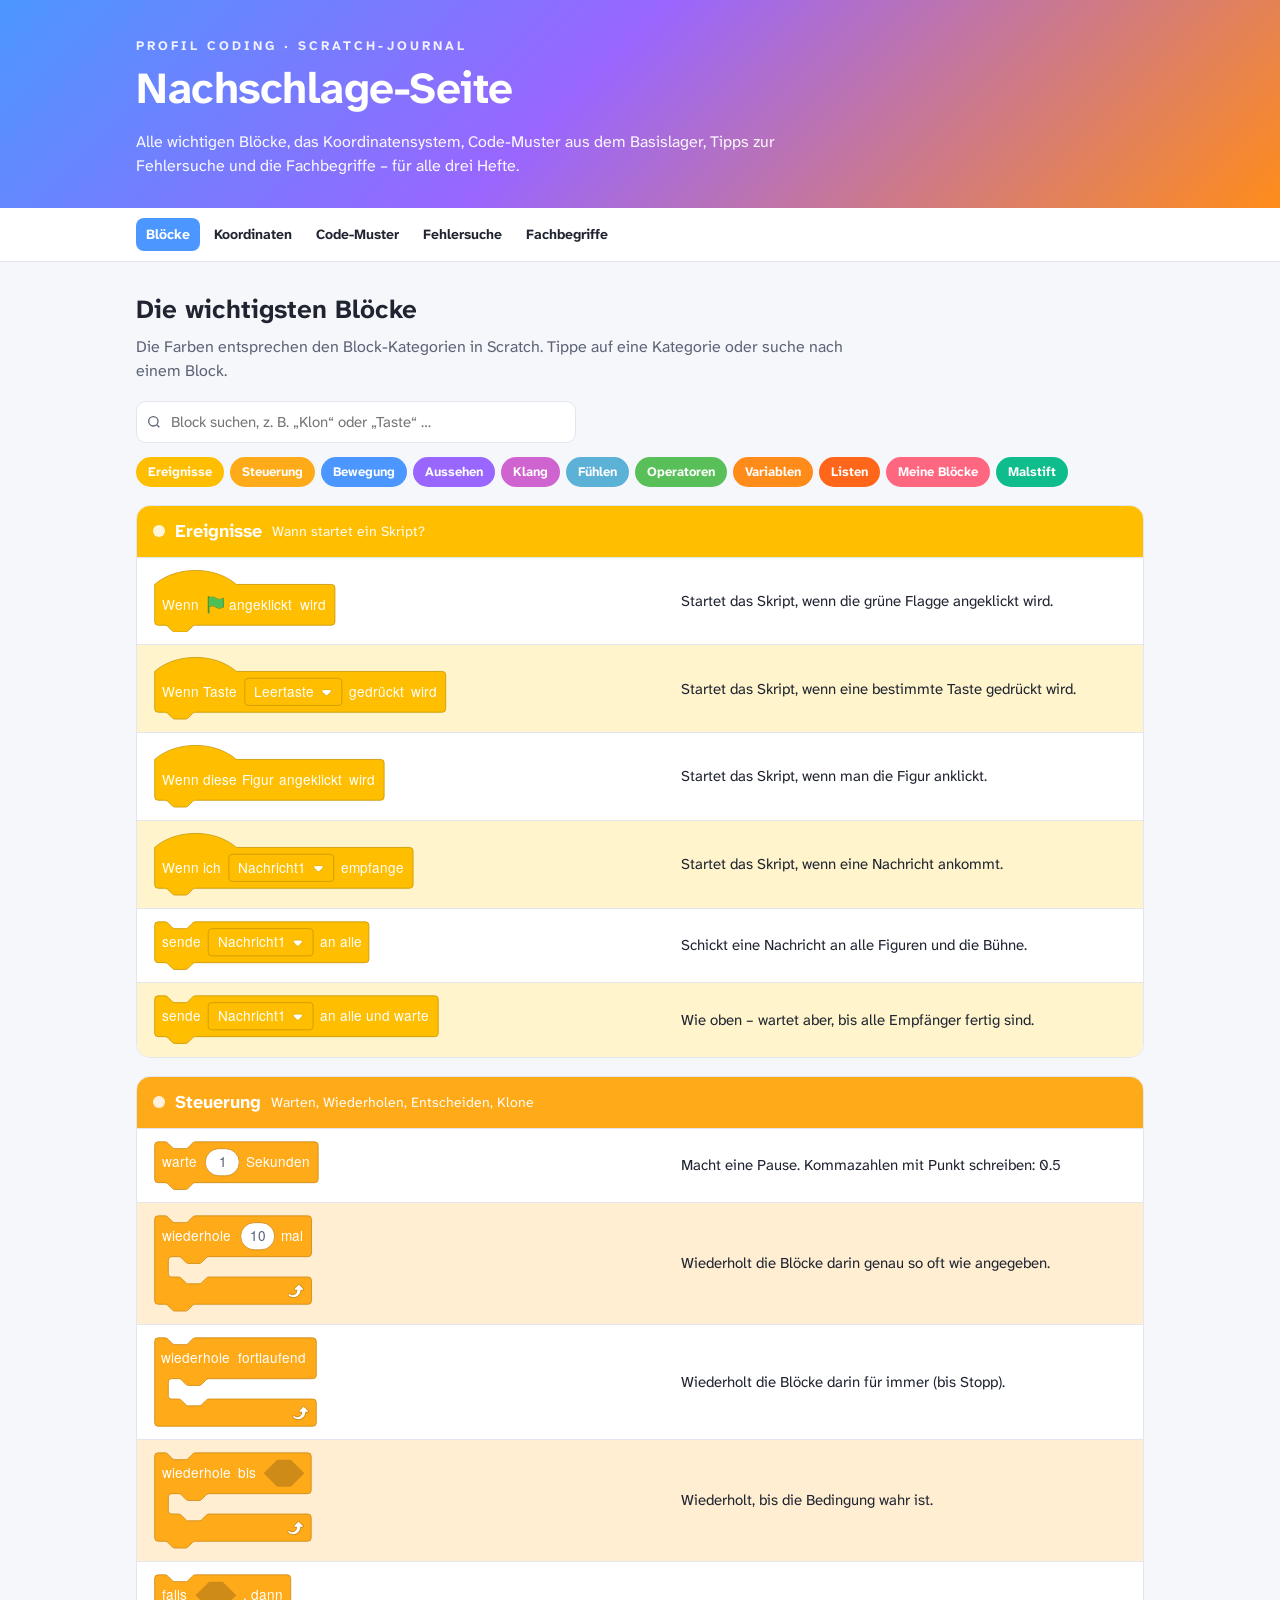
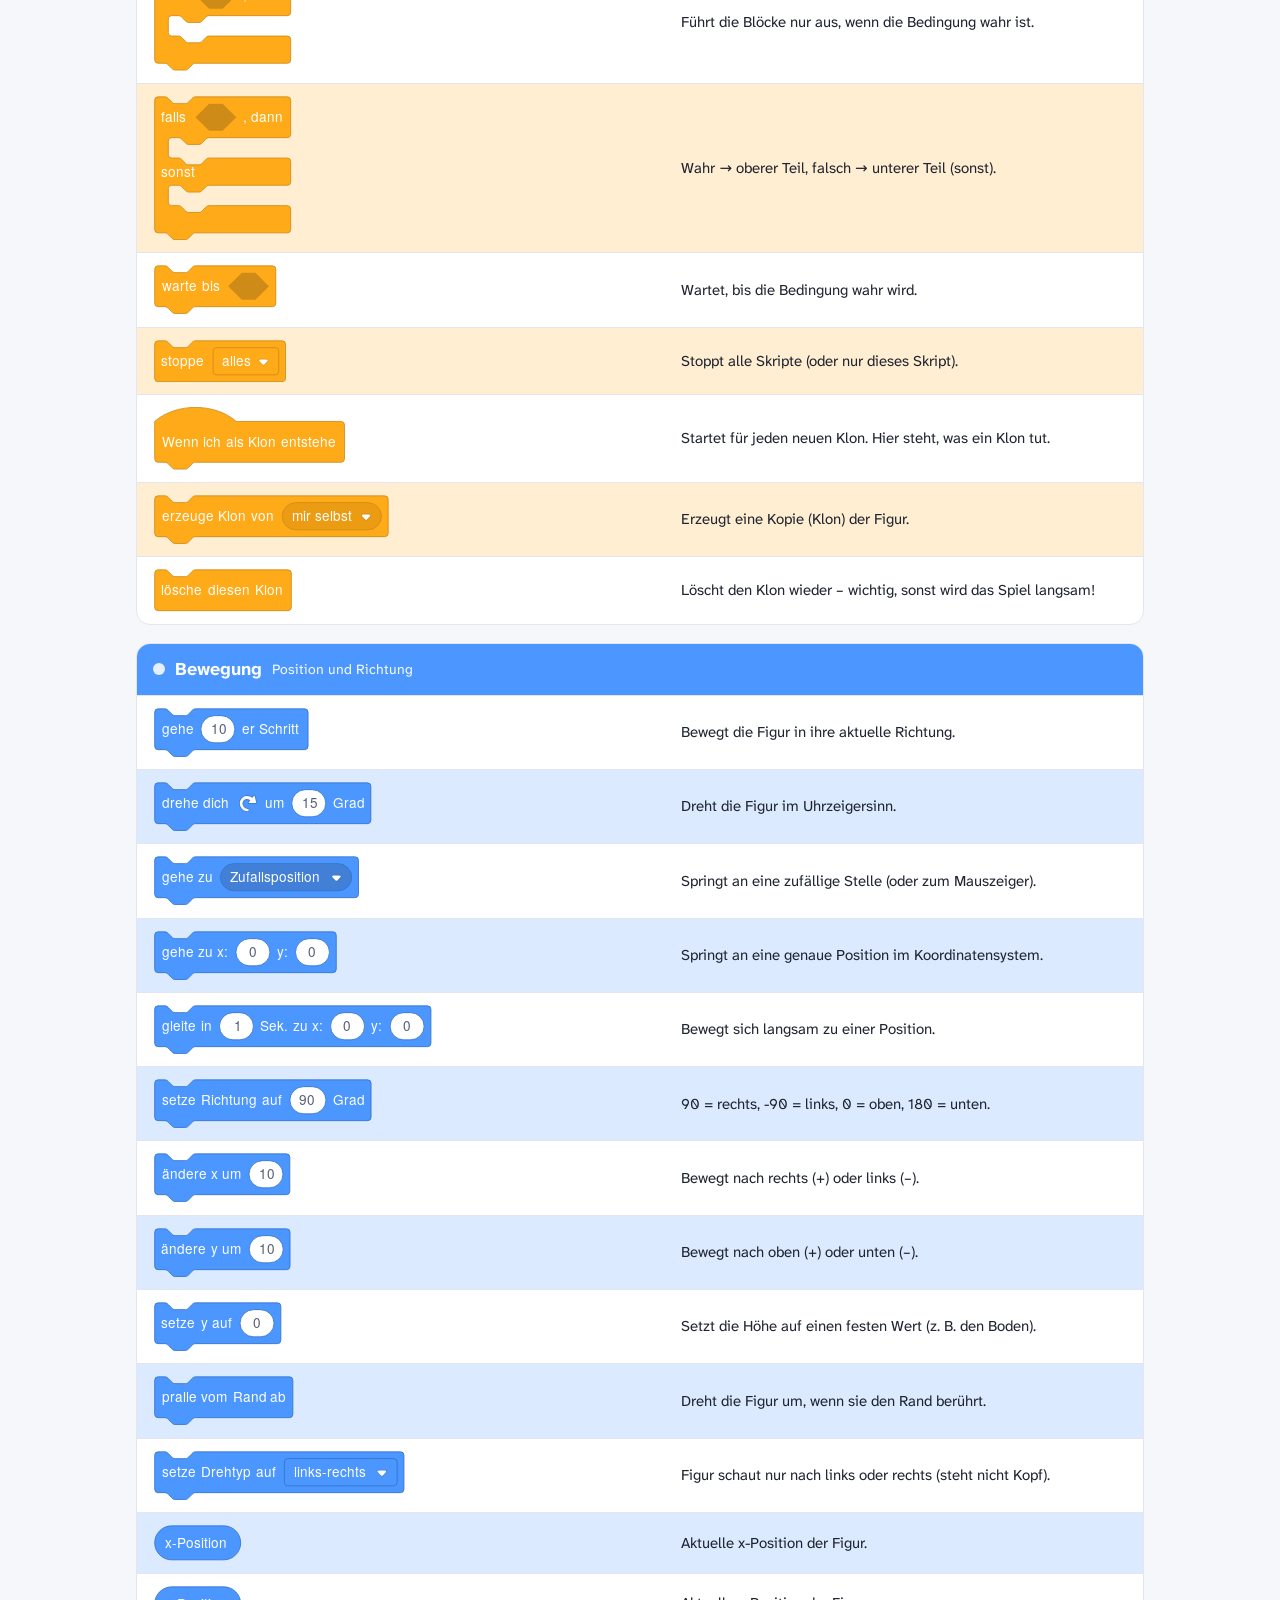
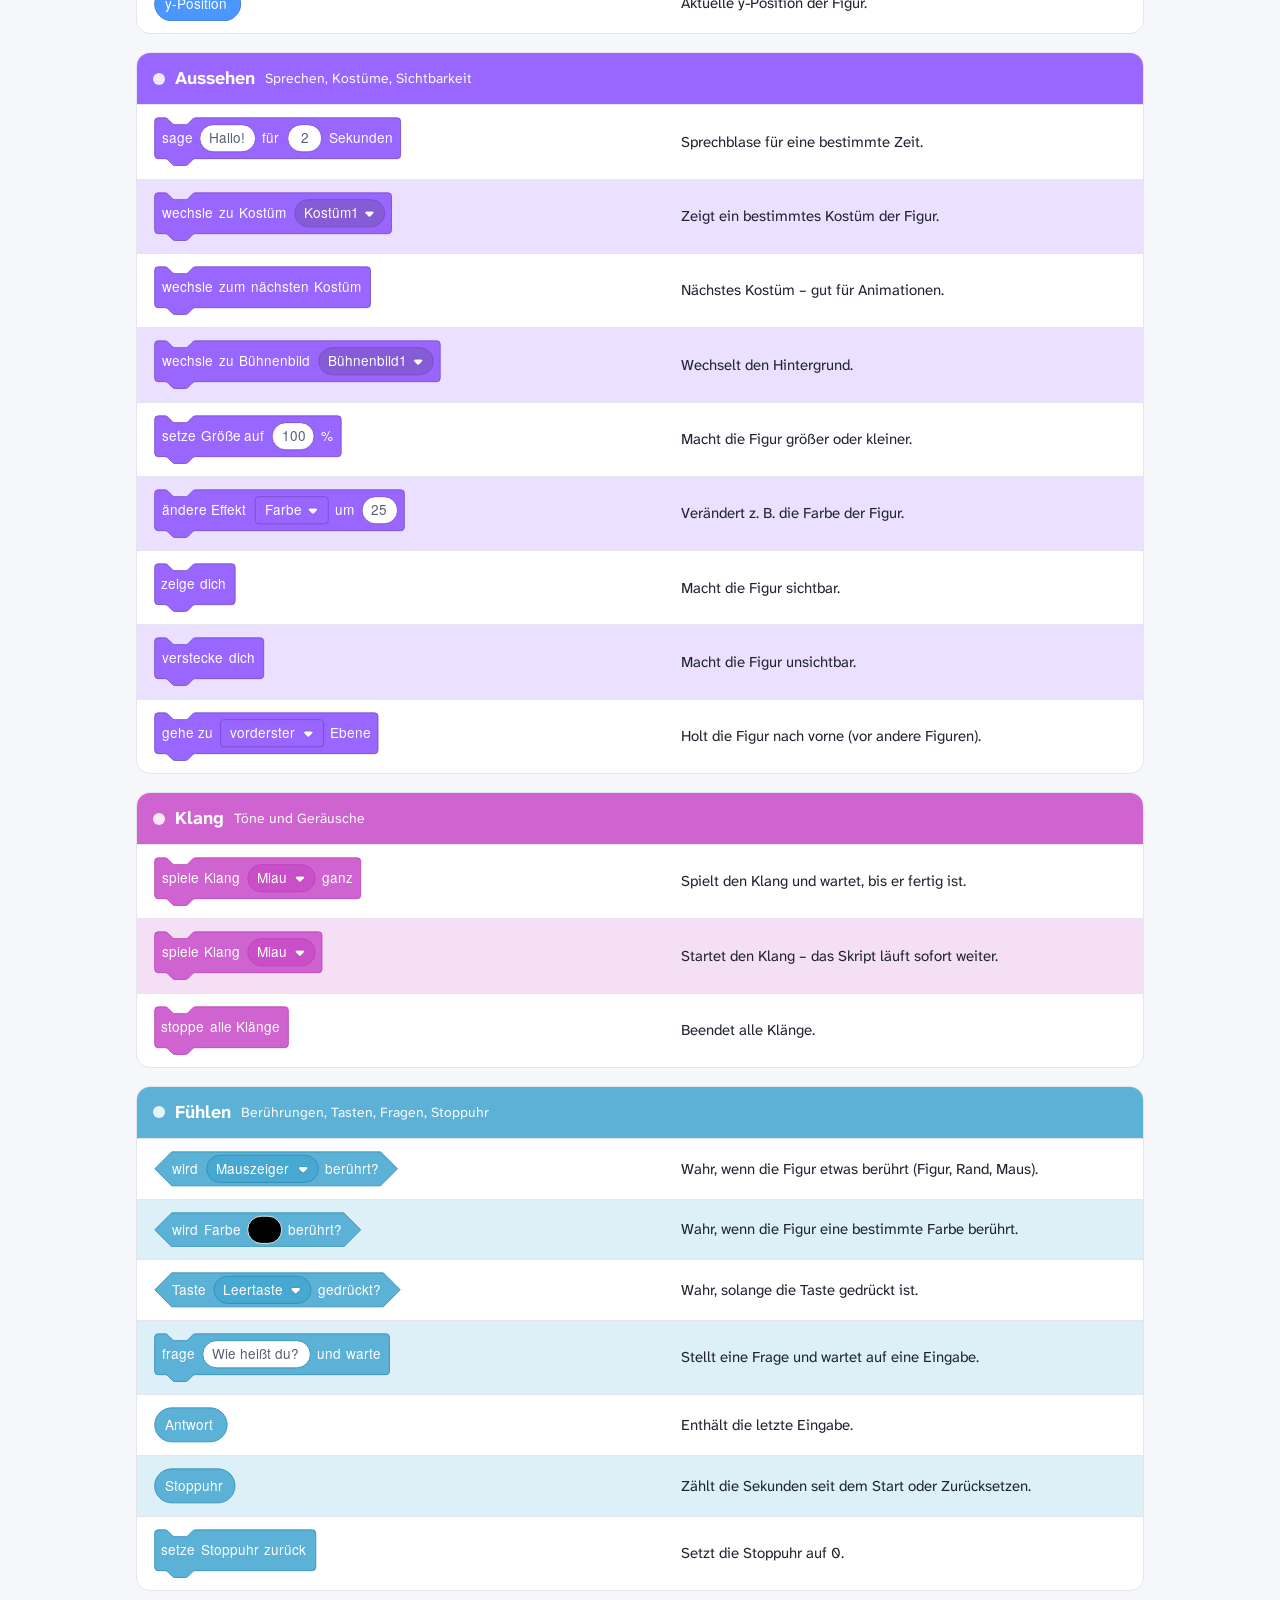
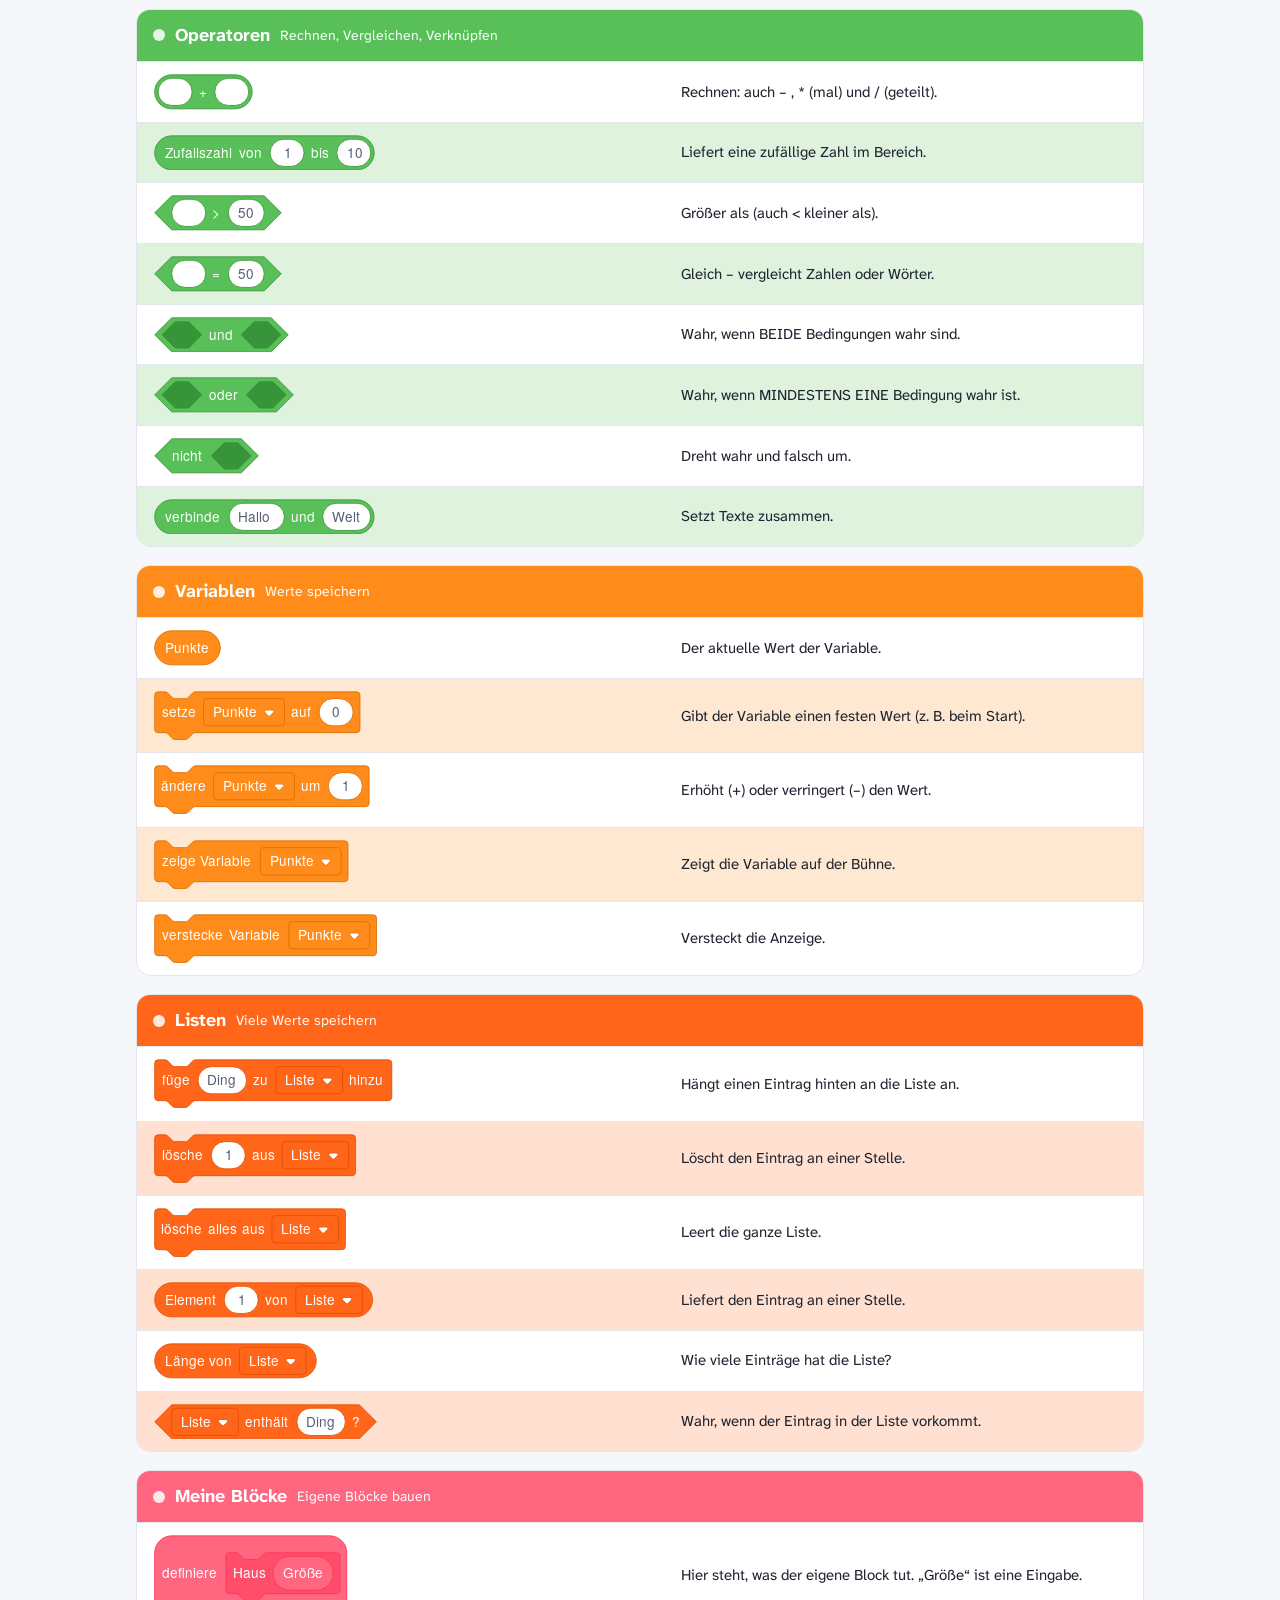
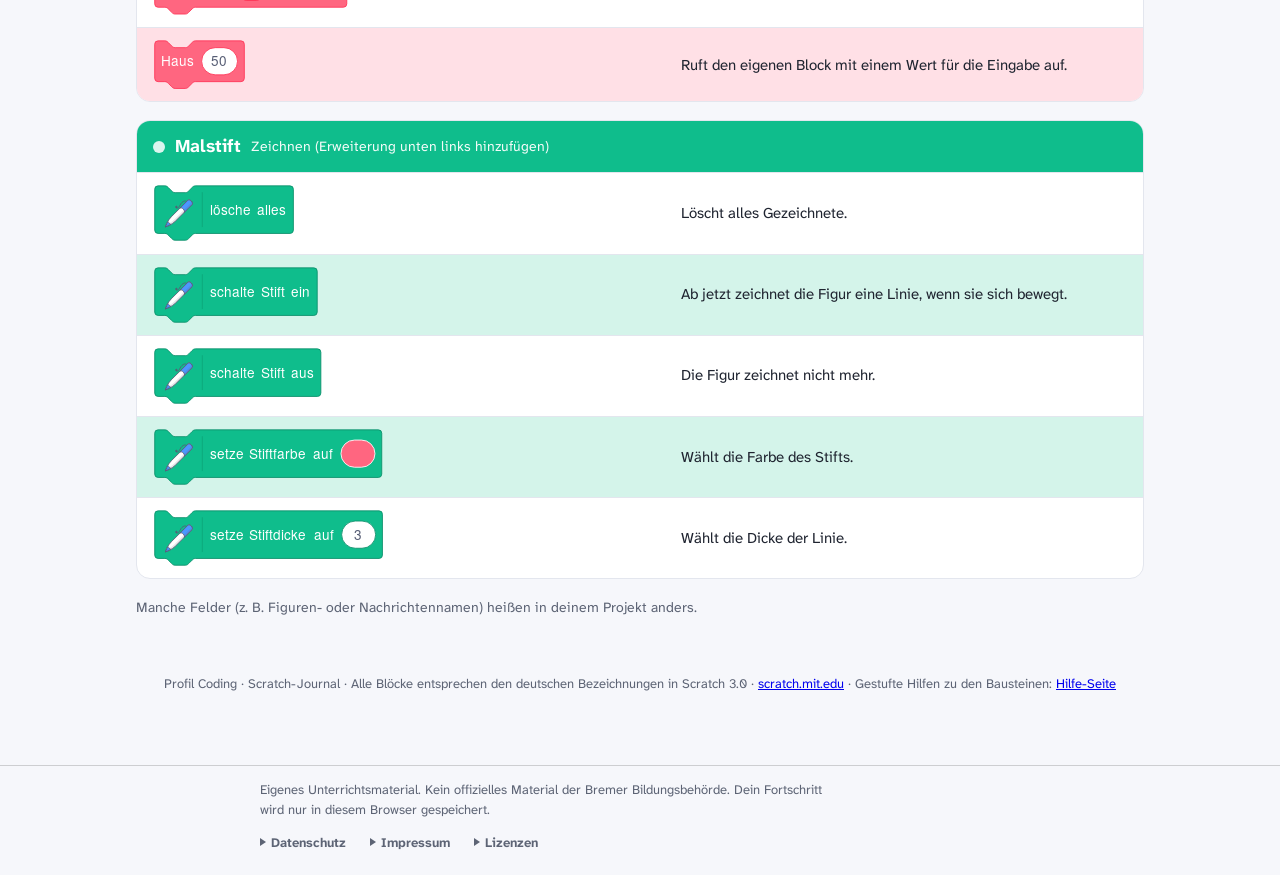
==== commit 97483a83: "Impressum, Datenschutz und Schriften wie bei den Energie-Seiten - Seitenfuß mit Schaltern Datenschut" ====
--- a/index.html
+++ b/index.html
@@ -1,6 +1,7 @@
 <!doctype html>
 <html lang="de"><head><meta charset="utf-8">
-<meta name="robots" content="noindex, nofollow, noarchive"><meta name="viewport" content="width=device-width,initial-scale=1">
+<meta name="robots" content="noindex, nofollow, noarchive">
+<link rel="stylesheet" href="assets/fonts/fonts.css"><meta name="viewport" content="width=device-width,initial-scale=1">
 <title>Scratch Nachschlagen</title>
 <style>
 .sb-label{font-family:Lucida Grande,Verdana,Arial,DejaVu Sans,sans-serif;font-weight:700;fill:#fff;font-size:10px;word-spacing:1px}.sb-obsolete{fill:#d42828}.sb-motion{fill:#4a6cd4}.sb-looks{fill:#8a55d7}.sb-sound{fill:#bb42c3}.sb-pen{fill:#0e9a6c}.sb-events{fill:#c88330}.sb-control{fill:#e1a91a}.sb-sensing{fill:#2ca5e2}.sb-operators{fill:#5cb712}.sb-variables{fill:#ee7d16}.sb-list{fill:#cc5b22}.sb-custom{fill:#632d99}.sb-custom-arg{fill:#5947b1}.sb-extension{fill:#4b4a60}.sb-grey{fill:#969696}.sb-bevel{filter:url(#bevelFilter)}.sb-input{filter:url(#inputBevelFilter)}.sb-input-number,.sb-input-number-dropdown,.sb-input-string{fill:#fff}.sb-literal-dropdown,.sb-literal-number,.sb-literal-number-dropdown,.sb-literal-string{font-weight:400;font-size:9px;word-spacing:0}.sb-literal-number,.sb-literal-number-dropdown,.sb-literal-string{fill:#000}.sb-darker{filter:url(#inputDarkFilter)}.sb-outline{stroke:#fff;stroke-opacity:.2;stroke-width:2;fill:none}.sb-comment,.sb-define-hat-cap{stroke:#632d99;stroke-width:1;fill:#8e2ec2}.sb-comment{fill:#ffffa5;stroke:#d0d1d2}.sb-comment-line{fill:#ffff80}.sb-comment-label{font-family:Helvetica,Arial,DejaVu Sans,sans-serif;font-weight:700;fill:#5c5d5f;word-spacing:0;font-size:12px}.sb-diff{fill:none;stroke:#000}.sb-diff-ins{stroke-width:2px}.sb-diff-del{stroke-width:3px}
@@ -73,13 +74,24 @@
 }
 @media print{nav.top{display:none} main section.part[hidden]{display:block} .search{display:none} details{break-inside:avoid} details:not([open]) p{display:block} .cat,.pat{break-inside:avoid}}
 
-.std{max-width:760px;margin:14px auto 0;text-align:left;font-size:13px;line-height:1.5;color:var(--muted,#5d6475)}
-.std .pflicht{text-align:center;font-weight:600;margin:0 0 10px}
-.std details{border-top:1px solid rgba(127,127,127,.25);padding:6px 0}
-.std summary{cursor:pointer;font-weight:600;padding:2px 0}
-.std ul{margin:6px 0 4px;padding-left:20px}
-.std li{margin:3px 0}
-.std p{margin:6px 0}
+html body{font-family:"Atkinson Hyperlegible Next",system-ui,-apple-system,"Segoe UI",Roboto,Arial,sans-serif}
+button,input,select,textarea{font-family:inherit}
+code,kbd,pre,samp{font-family:"Atkinson Hyperlegible Mono",ui-monospace,Consolas,monospace}
+.sb3-label,.sb3-comment-label{font-family:"TeX Gyre Heros","Helvetica Neue",Helvetica,Arial,sans-serif}
+.stdfuss{display:block;clear:both;margin:32px 0 0;padding:14px max(16px,env(safe-area-inset-right,0px)) calc(18px + env(safe-area-inset-bottom,0px)) max(16px,env(safe-area-inset-left,0px));border-top:1px solid rgba(128,128,128,.35);font-size:13px;line-height:1.5;color:var(--muted,#5d6475);text-align:left;position:relative;z-index:1}
+.stdfuss *{box-sizing:border-box}
+.stdfuss .stdfuss-in{max-width:760px;margin:0 auto}
+.stdfuss p{margin:0 0 8px;max-width:72ch}
+.stdfuss .stdfuss-row{display:flex;flex-wrap:wrap;gap:0 24px;align-items:center}
+.stdfuss .stdfuss-row button{font:inherit;font-weight:700;color:inherit;background:none;border:0;padding:5px 0;min-height:30px;cursor:pointer;display:inline-flex;align-items:center;gap:5px}
+.stdfuss .stdfuss-row button::before{content:"";border:4.5px solid transparent;border-left:6px solid currentColor;border-right:0;transition:transform .15s}
+.stdfuss .stdfuss-row button[aria-expanded="true"]::before{transform:rotate(90deg)}
+.stdfuss .stdfuss-row button[aria-expanded="true"]{text-decoration:underline;text-underline-offset:3px}
+.stdfuss .stdfuss-panel{max-width:72ch;margin-top:4px}
+.stdfuss .stdfuss-panel[hidden]{display:none}
+.stdfuss ul{margin:4px 0 8px;padding-left:20px}
+.stdfuss li{margin:3px 0}
+.stdfuss a{color:inherit;text-decoration:underline}
 </style></head>
 <body>
 <svg width="0" height="0" style="position:absolute" aria-hidden="true"><defs><g id="sb3-greenFlag"><path d="M20.8 3.7c-.4-.2-.9-.1-1.2.2-2 1.6-4.8 1.6-6.8 0-2.3-1.9-5.6-2.3-8.3-1v-.4c0-.6-.5-1-1-1s-1 .4-1 1v18.8c0 .5.5 1 1 1h.1c.5 0 1-.5 1-1v-6.4c1-.7 2.1-1.2 3.4-1.3 1.2 0 2.4.4 3.4 1.2 2.9 2.3 7 2.3 9.8 0 .3-.2.4-.5.4-.9V4.7c0-.5-.3-.9-.8-1zm-.3 10.2C18 16 14.4 16 11.9 14c-1.1-.9-2.5-1.4-4-1.4-1.2.1-2.3.5-3.4 1.1V4c2.5-1.4 5.5-1.1 7.7.6 2.4 1.9 5.7 1.9 8.1 0h.2l.1.1-.1 9.2z" fill="#45993d"></path><path d="M20.6 4.8l-.1 9.1v.1c-2.5 2-6.1 2-8.6 0-1.1-.9-2.5-1.4-4-1.4-1.2.1-2.3.5-3.4 1.1V4c2.5-1.4 5.5-1.1 7.7.6 2.4 1.9 5.7 1.9 8.1 0h.2c0 .1.1.1.1.2z" fill="#4cbf56"></path></g><polygon points="6.6,0.5 13.12,0.5 19.5,6.6 19.5,13.12 13.12,19.5 6.6,19.5 0.5,13.12 0.5,6.6 " fill="#ec5959" stroke="#b84848" stroke-linejoin="round" stroke-linecap="round" id="sb3-stopSign"></polygon><path d="M0 0L4 4L0 8Z" fill="#111" id="sb3-addInput"></path><path d="M4 0L4 8L0 4Z" fill="#111" id="sb3-delInput"></path><g id="sb3-list"><rect x="0" y="0" width="15" height="18" fill="#fff"></rect><rect x="1" y="1" width="13" height="4" fill="#ff920f"></rect><rect x="1" y="7" width="13" height="4" fill="#ff920f"></rect><rect x="1" y="13" width="13" height="4" fill="#ff920f"></rect></g><image id="sb3-microbitBlock" width="40px" height="40px" href="[data-uri]"></image><g id="sb3-wedoBlock" fill="none"><path d="M23.513 11.17h-.73c-.319 0-.576.213-.576.478v1.08h1.882v-1.08c0-.265-.258-.479-.576-.479" fill="#7C87A5"></path><path d="M24.91 11.17h-.73c-.319 0-.576.213-.576.478v1.08h1.882v-1.08c0-.265-.258-.479-.576-.479z"></path><path d="M9.54 11.17h-.728c-.32 0-.576.213-.576.478v1.08h1.882v-1.08c0-.265-.257-.479-.577-.479" fill="#7C87A5"></path><path d="M10.938 11.17h-.729c-.32 0-.576.213-.576.478v1.08h1.882v-1.08c0-.265-.257-.479-.577-.479z"></path><path d="M26.305 11.17h-.73c-.318 0-.574.213-.574.478v1.08h1.882v-1.08c0-.265-.26-.479-.578-.479" fill="#7C87A5"></path><path d="M27.702 11.17h-.73c-.318 0-.574.213-.574.478v1.08h1.882v-1.08c0-.265-.26-.479-.578-.479z"></path><path d="M29.101 11.17h-.73c-.318 0-.576.213-.576.478v1.08h1.882v-1.08c0-.265-.258-.479-.576-.479" fill="#7C87A5"></path><path d="M30.498 11.17h-.73c-.318 0-.576.213-.576.478v1.08h1.882v-1.08c0-.265-.258-.479-.576-.479z"></path><path d="M17.925 11.17h-.73c-.319 0-.577.213-.577.478v1.08h1.883v-1.08c0-.265-.258-.479-.576-.479" fill="#7C87A5"></path><path d="M19.322 11.17h-.73c-.319 0-.577.213-.577.478v1.08h1.883v-1.08c0-.265-.258-.479-.576-.479z"></path><path d="M20.717 11.17h-.73c-.319 0-.575.213-.575.478v1.08h1.883v-1.08c0-.265-.26-.479-.578-.479" fill="#7C87A5"></path><path d="M22.114 11.17h-.73c-.319 0-.575.213-.575.478v1.08h1.883v-1.08c0-.265-.26-.479-.578-.479z"></path><path d="M15.129 11.17H14.4c-.32 0-.576.213-.576.478v1.08h1.883v-1.08c0-.265-.258-.479-.578-.479" fill="#7C87A5"></path><path d="M16.526 11.17h-.729c-.32 0-.576.213-.576.478v1.08h1.883v-1.08c0-.265-.258-.479-.578-.479z"></path><path d="M12.335 11.17h-.73c-.319 0-.575.213-.575.478v1.08h1.882v-1.08c0-.265-.26-.479-.577-.479" fill="#7C87A5"></path><path d="M13.732 11.17h-.73c-.319 0-.575.213-.575.478v1.08h1.883v-1.08c0-.265-.26-.479-.578-.479z"></path><path d="M31.893 11.17h-.73c-.318 0-.574.213-.574.478v1.08h1.882v-1.08c0-.265-.26-.479-.578-.479" fill="#7C87A5"></path><path d="M33.29 11.17h-.73c-.318 0-.574.213-.574.478v1.08h1.882v-1.08c0-.265-.26-.479-.578-.479z"></path><path d="M33.647 28.407H15.765V12.533h17.882c.52 0 .941.445.941.992v13.89c0 .547-.421.992-.94.992" fill="#FFF"></path><path d="M33.647 28.407H15.765V12.533h17.882c.52 0 .941.445.941.992v13.89c0 .547-.421.992-.94.992z" stroke="#7C87A5" stroke-width=".893"></path><path d="M15.765 28.407H5.412c-.52 0-.941-.445-.941-.993V16.502c0-2.19 1.686-3.969 3.764-3.969h15.06-3.766c-2.078 0-3.764 1.778-3.764 3.969v11.905z" fill="#FFF"></path><path d="M15.765 28.407H5.412c-.52 0-.941-.445-.941-.993V16.502c0-2.19 1.686-3.969 3.764-3.969h15.06-3.766c-2.078 0-3.764 1.778-3.764 3.969v11.905z" stroke="#7C87A5" stroke-width=".893"></path><path d="M12.941 12.533H11.06c-1.559 0-2.824 1.334-2.824 2.977v1.986c0 .547.422.992.941.992H12c.52 0 .941-.445.941-.992V15.51c0-1.643 1.265-2.977 2.824-2.977h.94-3.764z" fill="#4C97FF"></path><path d="M12.941 12.533H11.06c-1.559 0-2.824 1.334-2.824 2.977v1.986c0 .547.422.992.941.992H12c.52 0 .941-.445.941-.992V15.51c0-1.643 1.265-2.977 2.824-2.977h.94-3.764z" stroke="#3D79CC" stroke-width=".893"></path><path stroke="#7C87A5" stroke-width=".893" d="M4.47 20.474h27.961l2.157 2.974"></path><path d="M15.765 28.407H5.412c-.52 0-.941-.445-.941-.993V16.502c0-2.19 1.686-3.969 3.764-3.969h15.06-3.766c-2.078 0-3.764 1.778-3.764 3.969v11.905z" stroke="#7C87A5" stroke-width=".893"></path><path d="M21.307 18.964h-.73c-.319 0-.576.214-.576.479v1.08h1.882v-1.08c0-.265-.258-.479-.576-.479" fill="#7C87A5"></path><path d="M21.307 18.964h-.73c-.319 0-.576.214-.576.479v1.08h1.882v-1.08c0-.265-.258-.479-.576-.479z"></path><path d="M24.178 18.964h-.728c-.32 0-.576.214-.576.479v1.08h1.882v-1.08c0-.265-.258-.479-.578-.479" fill="#7C87A5"></path><path d="M24.178 18.964h-.728c-.32 0-.576.214-.576.479v1.08h1.882v-1.08c0-.265-.258-.479-.578-.479z"></path><path d="M27.051 18.964h-.73c-.318 0-.576.214-.576.479v1.08h1.882v-1.08c0-.265-.257-.479-.576-.479" fill="#7C87A5"></path><path d="M27.051 18.964h-.73c-.318 0-.576.214-.576.479v1.08h1.882v-1.08c0-.265-.257-.479-.576-.479z"></path><path d="M29.923 18.964h-.729c-.32 0-.576.214-.576.479v1.08h1.883v-1.08c0-.265-.258-.479-.578-.479" fill="#7C87A5"></path><path d="M29.923 18.964h-.729c-.32 0-.576.214-.576.479v1.08h1.883v-1.08c0-.265-.258-.479-.578-.479z"></path><path d="M33.647 28.407H15.765V20.47H32.43l2.157 2.978v3.966c0 .548-.421.993-.94.993" fill="#E6E7E8"></path><path d="M33.647 28.407H15.765V20.47H32.43l2.157 2.978v3.966c0 .548-.421.993-.94.993z" stroke="#7C87A5" stroke-width=".893"></path><path d="M15.765 28.407H5.412c-.52 0-.941-.445-.941-.993V20.47h11.294v7.937z" fill="#E6E7E8"></path><path d="M15.765 28.407H5.412c-.52 0-.941-.445-.941-.993V20.47h11.294v7.937z" stroke="#7C87A5" stroke-width=".893"></path><path fill="#E6E7E8" d="M19.53 24.438h11.294V20.47H19.529z"></path><path stroke="#7C87A5" stroke-width=".893" d="M19.53 24.438h11.294V20.47H19.529zm12.902-3.964l2.157-2.794"></path></g><g transform="translate(5.5 3.5)" id="sb3-ev3Block"><rect stroke="#7C87A5" fill="#FFF" x=".5" y="3.59" width="28" height="25.81" rx="1"></rect><rect stroke="#7C87A5" fill="#E6E7E8" x="2.5" y=".5" width="24" height="32" rx="1"></rect><path stroke="#7C87A5" fill="#FFF" d="M2.5 14.5h24v13h-24z"></path><path d="M14.5 10.5v4" stroke="#7C87A5" fill="#E6E7E8"></path><rect fill="#414757" x="4.5" y="2.5" width="20" height="10" rx="1"></rect><rect fill="#7C87A5" opacity=".5" x="13.5" y="20.13" width="2" height="2" rx=".5"></rect><path d="M9.06 20.13h1.5a.5.5 0 0 1 .5.5v1a.5.5 0 0 1-.5.5h-1.5a1 1 0 0 1 0-2zM19.93 22.13h-1.51a.5.5 0 0 1-.5-.5v-1a.5.5 0 0 1 .5-.5h1.5a1 1 0 0 1 .01 2zM8.23 17.5H5a.5.5 0 0 1-.5-.5v-2.5h6l-1.85 2.78a.51.51 0 0 1-.42.22zM18.15 18.85l-.5.5a.49.49 0 0 0-.15.36V20a.5.5 0 0 1-.5.5h-.5a.5.5 0 0 1-.5-.5.5.5 0 0 0-.5-.5h-2a.5.5 0 0 0-.5.5.5.5 0 0 1-.5.5H12a.5.5 0 0 1-.5-.5v-.29a.49.49 0 0 0-.15-.36l-.5-.5a.51.51 0 0 1 0-.71l1.51-1.49a.47.47 0 0 1 .35-.15h3.58a.47.47 0 0 1 .35.15l1.51 1.49a.51.51 0 0 1 0 .71zM10.85 23.45l.5-.5a.49.49 0 0 0 .15-.36v-.29a.5.5 0 0 1 .5-.5h.5a.5.5 0 0 1 .5.5.5.5 0 0 0 .5.5h2a.5.5 0 0 0 .5-.5.5.5 0 0 1 .5-.5h.5a.5.5 0 0 1 .5.5v.29a.49.49 0 0 0 .15.36l.5.5a.5.5 0 0 1 0 .7l-1.51 1.5a.47.47 0 0 1-.35.15h-3.58a.47.47 0 0 1-.35-.15l-1.51-1.5a.5.5 0 0 1 0-.7z" fill="#7C87A5" opacity=".5"></path><path d="M21.5 27.5h5v4a1 1 0 0 1-1 1h-4v-5z" stroke="#CC4C23" fill="#F15A29"></path></g><g id="sb3-makeymakeyBlock" fill="none"><path d="M35 28H5a1 1 0 0 1-1-1V12c0-.6.4-1 1-1h30c.5 0 1 .4 1 1v15c0 .5-.5 1-1 1z" fill="#fff"></path><path fill="red" d="M4 25h32v2.7H4zm9-1h-2.2a1 1 0 0 1-1-1v-9.7c0-.6.4-1 1-1H13c.6 0 1 .4 1 1V23c0 .6-.5 1-1 1z"></path><path fill="red" d="M6.1 19.3v-2.2c0-.5.4-1 1-1h9.7c.5 0 1 .5 1 1v2.2c0 .5-.5 1-1 1H7.1a1 1 0 0 1-1-1z"></path><circle fill="red" cx="22.8" cy="18.2" r="3.4"></circle><circle fill="red" cx="30.6" cy="18.2" r="3.4"></circle><path fill="red" d="M4.2 27h31.9v.7H4.2z"></path><circle fill="#e0e0e0" cx="22.8" cy="18.2" r="2.3"></circle><circle fill="#e0e0e0" cx="30.6" cy="18.2" r="2.3"></circle><path fill="#e0e0e0" d="M12.5 22.9h-1.2c-.3 0-.5-.2-.5-.5V14c0-.3.2-.5.5-.5h1.2c.3 0 .5.2.5.5v8.4c0 .3-.2.5-.5.5z"></path><path fill="#e0e0e0" d="M7.2 18.7v-1.2c0-.3.2-.5.5-.5h8.4c.3 0 .5.2.5.5v1.2c0 .3-.2.5-.5.5H7.7c-.3 0-.5-.2-.5-.5zM4 26h32v2H4z"></path><path stroke="#666" stroke-width=".5" d="M35.2 27.9H4.8a1 1 0 0 1-1-1V12.1c0-.6.5-1 1-1h30.5c.5 0 1 .4 1 1V27a1 1 0 0 1-1.1.9z"></path><path stroke="#666" stroke-width=".5" d="M35.2 27.9H4.8a1 1 0 0 1-1-1V12.1c0-.6.5-1 1-1h30.5c.5 0 1 .4 1 1V27a1 1 0 0 1-1.1.9z"></path></g><image id="sb3-gdxforBlock" width="40px" height="40px" href="[data-uri]"></image><image id="sb3-boostBlock" width="40px" height="40px" href="[data-uri]"></image><g id="sb3-dropdownArrow" transform="scale(0.94413847364)"><path d="M12.71 2.44A2.41 2.41 0 0 1 12 4.16L8.08 8.08a2.45 2.45 0 0 1-3.45 0L.72 4.16A2.42 2.42 0 0 1 0 2.44 2.48 2.48 0 0 1 .71.71C1 .47 1.43 0 6.36 0s5.39.46 5.64.71a2.44 2.44 0 0 1 .71 1.73z" fill="#231f20" opacity=".1"></path><path d="M6.36 7.79a1.43 1.43 0 0 1-1-.42L1.42 3.45a1.44 1.44 0 0 1 0-2c.56-.56 9.31-.56 9.87 0a1.44 1.44 0 0 1 0 2L7.37 7.37a1.43 1.43 0 0 1-1.01.42z" fill="#fff"></path></g><g id="sb3-turnRight"><path d="M22.68 12.2a1.6 1.6 0 0 1-1.27.63h-7.69a1.59 1.59 0 0 1-1.16-2.58l1.12-1.41a4.82 4.82 0 0 0-3.14-.77 4.31 4.31 0 0 0-2 .8A4.25 4.25 0 0 0 7.2 10.6a5.06 5.06 0 0 0 .54 4.62A5.58 5.58 0 0 0 12 17.74a2.26 2.26 0 0 1-.16 4.52A10.25 10.25 0 0 1 3.74 18a10.14 10.14 0 0 1-1.49-9.22 9.7 9.7 0 0 1 2.83-4.14A9.92 9.92 0 0 1 9.66 2.5a10.66 10.66 0 0 1 7.72 1.68l1.08-1.35a1.57 1.57 0 0 1 1.24-.6 1.6 1.6 0 0 1 1.54 1.21l1.7 7.37a1.57 1.57 0 0 1-.26 1.39z" fill="#3d79cc"></path><path d="M21.38 11.83h-7.61a.59.59 0 0 1-.43-1l1.75-2.19a5.9 5.9 0 0 0-4.7-1.58 5.07 5.07 0 0 0-4.11 3.17A6 6 0 0 0 7 15.77a6.51 6.51 0 0 0 5 2.92 1.31 1.31 0 0 1-.08 2.62 9.3 9.3 0 0 1-7.35-3.82 9.16 9.16 0 0 1-1.4-8.37A8.51 8.51 0 0 1 5.71 5.4a8.76 8.76 0 0 1 4.11-1.92 9.71 9.71 0 0 1 7.75 2.07l1.67-2.1a.59.59 0 0 1 1 .21L22 11.08a.59.59 0 0 1-.62.75z" fill="#fff"></path></g><g id="sb3-turnLeft"><path d="M20.34 18.21a10.24 10.24 0 0 1-8.1 4.22 2.26 2.26 0 0 1-.16-4.52 5.58 5.58 0 0 0 4.25-2.53 5.06 5.06 0 0 0 .54-4.62A4.25 4.25 0 0 0 15.55 9a4.31 4.31 0 0 0-2-.8 4.82 4.82 0 0 0-3.15.8l1.12 1.41A1.59 1.59 0 0 1 10.36 13H2.67a1.56 1.56 0 0 1-1.26-.63A1.54 1.54 0 0 1 1.13 11l1.72-7.43A1.59 1.59 0 0 1 4.38 2.4a1.57 1.57 0 0 1 1.24.6L6.7 4.35a10.66 10.66 0 0 1 7.72-1.68A9.88 9.88 0 0 1 19 4.81 9.61 9.61 0 0 1 21.83 9a10.08 10.08 0 0 1-1.49 9.21z" fill="#3d79cc"></path><path d="M19.56 17.65a9.29 9.29 0 0 1-7.35 3.83 1.31 1.31 0 0 1-.08-2.62 6.53 6.53 0 0 0 5-2.92 6.05 6.05 0 0 0 .67-5.51 5.32 5.32 0 0 0-1.64-2.16 5.21 5.21 0 0 0-2.48-1A5.86 5.86 0 0 0 9 8.84L10.74 11a.59.59 0 0 1-.43 1H2.7a.6.6 0 0 1-.6-.75l1.71-7.42a.59.59 0 0 1 1-.21l1.67 2.1a9.71 9.71 0 0 1 7.75-2.07 8.84 8.84 0 0 1 4.12 1.92 8.68 8.68 0 0 1 2.54 3.72 9.14 9.14 0 0 1-1.33 8.36z" fill="#fff"></path></g><g id="sb3-loopArrow"><path d="M23.3 11c-.3.6-.9 1-1.5 1h-1.6c-.1 1.3-.5 2.5-1.1 3.6-.9 1.7-2.3 3.2-4.1 4.1-1.7.9-3.6 1.2-5.5.9-1.8-.3-3.5-1.1-4.9-2.3-.7-.7-.7-1.9 0-2.6.6-.6 1.6-.7 2.3-.2H7c.9.6 1.9.9 2.9.9s1.9-.3 2.7-.9c1.1-.8 1.8-2.1 1.8-3.5h-1.5c-.9 0-1.7-.7-1.7-1.7 0-.4.2-.9.5-1.2l4.4-4.4c.7-.6 1.7-.6 2.4 0L23 9.2c.5.5.6 1.2.3 1.8z" fill="#cf8b17"></path><path d="M21.8 11h-2.6c0 1.5-.3 2.9-1 4.2-.8 1.6-2.1 2.8-3.7 3.6-1.5.8-3.3 1.1-4.9.8-1.6-.2-3.2-1-4.4-2.1-.4-.3-.4-.9-.1-1.2.3-.4.9-.4 1.2-.1 1 .7 2.2 1.1 3.4 1.1s2.3-.3 3.3-1c.9-.6 1.6-1.5 2-2.6.3-.9.4-1.8.2-2.8h-2.4c-.4 0-.7-.3-.7-.7 0-.2.1-.3.2-.4l4.4-4.4c.3-.3.7-.3.9 0L22 9.8c.3.3.4.6.3.9s-.3.3-.5.3z" fill="#fff"></path></g><g id="sb3-musicBlock" fill="none"><path d="M28.456 21.675c-.009-.312-.087-.825-.256-1.702-.096-.495-.612-3.022-.753-3.73-.395-1.98-.76-3.92-1.142-6.113-.732-4.223-.693-6.05.344-6.527.502-.23 1.06-.081 1.842.35.413.227 2.181 1.365 2.07 1.296 1.993 1.243 3.463 1.775 4.928 1.549 1.527-.237 2.505-.06 2.877.618.348.635.015 1.416-.729 2.18-1.473 1.516-3.976 2.514-5.849 2.023-.822-.218-1.238-.464-2.38-1.266a9.737 9.737 0 0 0-.095-.066c.047.593.264 1.74.717 3.803.294 1.336 2.079 9.187 2.637 11.674l.002.012c.529 2.637-1.872 4.724-5.235 4.724-3.29 0-6.363-1.988-6.862-4.528-.53-2.64 1.873-4.734 5.233-4.734a8.411 8.411 0 0 1 2.65.437zM11.46 27.666c-.01-.319-.091-.84-.266-1.738-.09-.46-.595-2.937-.753-3.727-.39-1.96-.752-3.892-1.131-6.07-.732-4.224-.692-6.052.344-6.527.502-.23 1.06-.082 1.841.349.414.228 2.181 1.365 2.07 1.296 1.992 1.243 3.461 1.775 4.925 1.549 1.525-.24 2.504-.064 2.876.614.348.635.015 1.415-.728 2.18-1.474 1.517-3.977 2.513-5.847 2.017-.822-.218-1.237-.463-2.38-1.266a9.729 9.729 0 0 0-.094-.065c.047.593.264 1.74.717 3.802.294 1.337 2.078 9.19 2.636 11.675l.003.013c.517 2.638-1.884 4.732-5.234 4.732-3.286 0-6.359-1.993-6.87-4.54-.518-2.639 1.885-4.73 5.242-4.73.904 0 1.802.15 2.65.436z" stroke="#000" stroke-opacity=".1"></path><path d="M32.18 25.874C32.636 28.157 30.512 30 27.433 30c-3.07 0-5.923-1.843-6.372-4.126-.458-2.285 1.665-4.136 4.743-4.136.647 0 1.283.084 1.89.234a7 7 0 0 1 .938.302c.87-.02-.104-2.294-1.835-12.229-2.134-12.303 3.06-1.87 8.768-2.753 5.708-.885.076 4.82-3.65 3.844-3.724-.987-4.65-7.153.263 14.738zm-16.998 5.99C15.63 34.148 13.507 36 10.439 36c-3.068 0-5.92-1.852-6.379-4.136-.448-2.284 1.674-4.135 4.751-4.135 1.002 0 1.974.197 2.854.544.822-.055-.15-2.377-1.862-12.228-2.133-12.303 3.059-1.87 8.764-2.753 5.706-.894.076 4.821-3.648 3.834-3.723-.987-4.648-7.152.263 14.738z" fill="#FFF"></path></g><g id="sb3-penBlock" stroke="#575E75" fill="none" stroke-linejoin="round"><path d="M8.753 34.602l-4.251 1.779 1.784-4.236c1.218-2.892 2.907-5.423 5.03-7.538L31.066 4.93c.846-.842 2.65-.41 4.032.967 1.38 1.375 1.816 3.173.97 4.015L16.318 29.59c-2.123 2.116-4.664 3.799-7.565 5.012" fill="#FFF"></path><path d="M29.41 6.111s-4.45-2.379-8.202 5.771c-1.734 3.766-4.35 1.546-4.35 1.546"></path><path d="M36.42 8.825c0 .463-.14.873-.432 1.164l-9.335 9.301c.282-.29.41-.668.41-1.12 0-.874-.507-1.963-1.406-2.868-1.362-1.358-3.147-1.8-4.002-.99L30.99 5.01c.844-.84 2.65-.41 4.035.96.898.904 1.396 1.982 1.396 2.855M10.515 33.774a23.74 23.74 0 0 1-1.764.83L4.5 36.382l1.786-4.235c.258-.604.529-1.186.833-1.757.69.183 1.449.625 2.109 1.282.659.658 1.102 1.412 1.287 2.102" fill="#4C97FF"></path><path d="M36.498 8.748c0 .464-.141.874-.433 1.165l-19.742 19.68c-2.131 2.111-4.673 3.793-7.572 5.01L4.5 36.381l.974-2.317 1.925-.808c2.899-1.218 5.441-2.899 7.572-5.01l19.742-19.68c.292-.292.432-.702.432-1.165 0-.647-.27-1.4-.779-2.123.249.172.498.377.736.614.898.905 1.396 1.983 1.396 2.856" fill="#575E75" opacity=".15"></path><path d="M18.45 12.831a.904.904 0 1 1-1.807 0 .904.904 0 0 1 1.807 0z" fill="#575E75"></path></g><g id="sb3-videoBlock" stroke="#000" fill="#FFF" stroke-opacity="0.15"><circle opacity="0.25" cx="32" cy="16" r="4.5"></circle><circle opacity="0.5" cx="32" cy="12" r="4.5"></circle><circle opacity="0.75" cx="32" cy="8" r="4.5"></circle><circle cx="32" cy="4" r="4.5"></circle><path d="M22.672 4.42l-6.172 4V6.1c0-2.01-1.563-3.6-3.5-3.6H4.1C2.076 2.5.5 4.076.5 6.1V14c0 1.927 1.584 3.512 3.6 3.6H13c1.902 0 3.5-1.653 3.5-3.6v-2.283l6.257 3.754.097.075c.02.02.098.054.146.054.267 0 .5-.217.5-.5V4.8c0 .037-.056-.094-.129-.243-.145-.242-.43-.299-.7-.137z" fill="#4D4D4D" stroke-linejoin="round"></path></g><g id="sb3-faceSensingBlock" transform="scale(1.67785234899 1.67785234899)"><circle cx="8.35" cy="9.65" r="0.97" fill="#FFF"></circle><circle cx="14.19" cy="9.65" r="0.97" fill="#FFF"></circle><path d="M11.27 4.14c-3.94 0-7.13 3.19-7.13 7.13s3.19 7.13 7.13 7.13 7.13-3.19 7.13-7.13-3.19-7.13-7.13-7.13m0 1.3c3.22 0 5.84 2.61 5.84 5.84s-2.61 5.84-5.84 5.84-5.84-2.61-5.84-5.84 2.61-5.84 5.84-5.84" fill="#FFF"></path><path d="M17.57 13.88c.57-.15 1.02-.6 1.17-1.17l.35-1.3c.16-.61 1.04-.61 1.2 0l.35 1.3c.15.57.6 1.02 1.18 1.17l1.3.35c.61.16.61 1.04 0 1.2l-1.3.35c-.57.15-1.02.6-1.18 1.17l-.35 1.3c-.17.62-1.04.62-1.2 0l-.35-1.3c-.15-.57-.6-1.02-1.17-1.17l-1.3-.35c-.61-.17-.61-1.04 0-1.2l1.3-.35Zm-16-11.43c.43-.12.76-.45.88-.88l.26-.98c.12-.46.78-.46.9 0l.26.98c.12.43.45.76.88.88l.98.26c.46.12.46.78 0 .9l-.98.26c-.43.11-.77.45-.88.88l-.26.98c-.12.46-.78.46-.9 0l-.26-.98a1.26 1.26 0 0 0-.88-.88l-.98-.26c-.46-.12-.46-.78 0-.9z" fill="#ffbf00" fill-rule="evenodd" stroke="#0b8e69" stroke-miterlimit="2" stroke-width=".5"></path><path d="M12.68 12.53c.2-.3.6-.38.9-.18s.38.6.18.9c-.56.83-1.41 1.26-2.48 1.26s-1.93-.43-2.48-1.26c-.2-.3-.12-.7.18-.9s.7-.12.9.18c.31.46.75.68 1.41.68s1.1-.22 1.41-.68Z" fill="#FFF"></path><path d="M20.89 6.06a.57.57 0 0 1-.57-.57V2.2h-3.31c-.31 0-.57-.25-.57-.57s.25-.57.57-.57h3.88c.31 0 .57.25.57.57v3.86c0 .31-.25.57-.57.57M5.44 21.46H1.59a.57.57 0 0 1-.57-.57v-3.82c0-.31.25-.57.57-.57s.57.25.57.57v3.25h3.28c.31 0 .57.25.57.57s-.25.57-.57.57" fill="#0b8e69"></path></g><g id="sb3-ttsBlock" stroke="#000" stroke-opacity="0.15"><path d="M25.644 20.5c-1.667 1.937-4.539 3.429-5.977 3.429a1.25 1.25 0 0 1-.557-.137c-.372-.186-.61-.542-.61-1.03 0-.105.017-.207.05-.308.076-.236.624-.986.727-1.173.27-.484.462-1.075.566-1.865A8.5 8.5 0 0 1 24 3.5h4a8.5 8.5 0 1 1 0 17h-2.356z" fill="#FFF"></path><path d="M15.5 21.67c0-1.016-1.494-1.586-2.387-.782l-2.7 2.163A5.958 5.958 0 0 1 6.7 24.33h-.4c-1.035 0-1.8.69-1.8 1.573v4.235c0 .883.765 1.572 1.8 1.572h.4c1.458 0 2.754.423 3.82 1.287l2.598 2.161c.908.75 2.382.188 2.382-.876V21.67z" fill="#4D4D4D"></path></g><image id="sb3-translateBlock" width="40px" height="40px" href="[data-uri]"></image></defs></svg>
@@ -1167,25 +1179,7 @@
 <dl><div class="term" data-s="algorithmus eine genaue schritt-für-schritt-anleitung, die ein computer ausführen kann."><dt>Algorithmus</dt><dd>Eine genaue Schritt-für-Schritt-Anleitung, die ein Computer ausführen kann.</dd></div><div class="term" data-s="skript eine gruppe zusammenhängender blöcke, die mit einem startblock beginnt."><dt>Skript</dt><dd>Eine Gruppe zusammenhängender Blöcke, die mit einem Startblock beginnt.</dd></div><div class="term" data-s="ereignis etwas, das passiert (klick, tastendruck, nachricht) und ein skript startet."><dt>Ereignis</dt><dd>Etwas, das passiert (Klick, Tastendruck, Nachricht) und ein Skript startet.</dd></div><div class="term" data-s="schleife wiederholt blöcke – eine bestimmte anzahl, für immer oder bis eine bedingung erfüllt ist."><dt>Schleife</dt><dd>Wiederholt Blöcke – eine bestimmte Anzahl, für immer oder bis eine Bedingung erfüllt ist.</dd></div><div class="term" data-s="bedingung eine frage, die wahr oder falsch ist (z. b. „wird rand berührt?“)."><dt>Bedingung</dt><dd>Eine Frage, die wahr oder falsch ist (z. B. „wird Rand berührt?“).</dd></div><div class="term" data-s="verzweigung „falls … dann … sonst“: je nach bedingung läuft ein anderer teil des codes."><dt>Verzweigung</dt><dd>„falls … dann … sonst“: Je nach Bedingung läuft ein anderer Teil des Codes.</dd></div><div class="term" data-s="variable ein speicherplatz mit namen, dessen wert sich ändern kann (punkte, zeit, leben)."><dt>Variable</dt><dd>Ein Speicherplatz mit Namen, dessen Wert sich ändern kann (Punkte, Zeit, Leben).</dd></div><div class="term" data-s="liste eine variable, die viele werte der reihe nach speichert."><dt>Liste</dt><dd>Eine Variable, die viele Werte der Reihe nach speichert.</dd></div><div class="term" data-s="nachricht ein signal, mit dem figuren und bühne sich gegenseitig bescheid geben."><dt>Nachricht</dt><dd>Ein Signal, mit dem Figuren und Bühne sich gegenseitig Bescheid geben.</dd></div><div class="term" data-s="klon eine kopie einer figur, die während des spiels entsteht und wieder gelöscht werden kann."><dt>Klon</dt><dd>Eine Kopie einer Figur, die während des Spiels entsteht und wieder gelöscht werden kann.</dd></div><div class="term" data-s="parameter / eingabe ein wert, den man einem eigenen block mitgibt (z. b. wie oft gejubelt wird)."><dt>Parameter / Eingabe</dt><dd>Ein Wert, den man einem eigenen Block mitgibt (z. B. wie oft gejubelt wird).</dd></div><div class="term" data-s="spielzustand in welchem abschnitt sich das spiel gerade befindet (start, spiel, game over)."><dt>Spielzustand</dt><dd>In welchem Abschnitt sich das Spiel gerade befindet (Start, Spiel, Game Over).</dd></div><div class="term" data-s="debugging fehler im code suchen und beheben."><dt>Debugging</dt><dd>Fehler im Code suchen und beheben.</dd></div><div class="term" data-s="prototyp eine erste, einfache version, mit der man eine idee testet."><dt>Prototyp</dt><dd>Eine erste, einfache Version, mit der man eine Idee testet.</dd></div></dl>
 <p class="empty" id="empty2">Kein Begriff gefunden. Versuche ein anderes Wort.</p></section>
 </main>
-<footer>Profil Coding · Scratch-Journal · Alle Blöcke entsprechen den deutschen Bezeichnungen in Scratch 3.0 · <a href="https://scratch.mit.edu" target="_blank" rel="noopener">scratch.mit.edu</a> · Gestufte Hilfen zu den Bausteinen: <a href="https://mr-co-osh.github.io/scratch-hilfen/">Hilfe-Seite</a><div class="std">
-<p class="pflicht">Eigenes Unterrichtsmaterial. Kein offizielles Material der Bremer Bildungsbehörde. Dein Fortschritt wird nur in diesem Browser gespeichert.</p>
-<details><summary>Datenschutz</summary>
-<ul>
-<li><b>Keine Datensammlung:</b> Diese Seite sammelt keine personenbezogenen Daten. Es gibt keine Anmeldung, keine Cookies, kein Tracking und keine Formulare.</li>
-<li><b>Speicherung nur im Browser:</b> Diese Seite speichert selbst nichts. Falls doch einmal etwas gespeichert wird, dann nur im Speicher dieses Browsers – es wird nicht übertragen. Du kannst die Daten jederzeit löschen, indem du die Websitedaten in deinem Browser löschst.</li>
-<li><b>Hosting:</b> Die Seite wird über GitHub Pages bereitgestellt (GitHub, Inc., USA). Beim Aufruf verarbeitet GitHub technisch notwendig deine IP-Adresse; dabei können Daten in die USA übermittelt werden. Mehr dazu in der <a href="https://docs.github.com/en/site-policy/privacy-policies/github-general-privacy-statement">Datenschutzerklärung von GitHub</a>.</li>
-<li><b>Nichts von fremden Servern:</b> Schriften, Grafiken und Programmcode sind Teil dieser Seite. Es werden keine Inhalte von anderen Servern nachgeladen.</li>
-<li><b>Deine Rechte nach der DSGVO:</b> Auskunft, Berichtigung, Löschung, Einschränkung der Verarbeitung, Widerspruch sowie Beschwerde bei einer Datenschutz-Aufsichtsbehörde.</li>
-<li><b>Verantwortlich:</b> [Angaben folgen]</li>
-</ul>
-</details>
-<details><summary>Impressum</summary>
-<p>[Angaben folgen]</p>
-</details>
-<details><summary>Lizenzhinweise</summary>
-<p>Texte, Aufgaben und Code-Beispiele: eigenes Unterrichtsmaterial. Die Block-Grafiken werden mit <b>scratchblocks</b> erzeugt (© 2013–2021 Tim Radvan, MIT-Lizenz, <a href="LICENSE-scratchblocks.txt">Lizenztext</a>). Scratch ist ein Projekt der Scratch Foundation; diese Seite steht in keiner Verbindung zur Scratch Foundation.</p>
-</details>
-</div></footer>
+<footer>Profil Coding · Scratch-Journal · Alle Blöcke entsprechen den deutschen Bezeichnungen in Scratch 3.0 · <a href="https://scratch.mit.edu" target="_blank" rel="noopener">scratch.mit.edu</a> · Gestufte Hilfen zu den Bausteinen: <a href="https://mr-co-osh.github.io/scratch-hilfen/">Hilfe-Seite</a></footer>
 <script>
 (function(){
   var tabs=[].slice.call(document.querySelectorAll('nav.top a.sec')),
@@ -1222,4 +1216,36 @@
   });
 })();
 </script>
+<footer class="stdfuss" lang="de"><div class="stdfuss-in">
+<p>Eigenes Unterrichtsmaterial. Kein offizielles Material der Bremer Bildungsbehörde. Dein Fortschritt wird nur in diesem Browser gespeichert.</p>
+<div class="stdfuss-row">
+<button type="button" aria-expanded="false" aria-controls="stdfuss-p1">Datenschutz</button>
+<button type="button" aria-expanded="false" aria-controls="stdfuss-p2">Impressum</button>
+<button type="button" aria-expanded="false" aria-controls="stdfuss-p3">Lizenzen</button>
+</div>
+<div class="stdfuss-panel" id="stdfuss-p1" hidden>
+<ul>
+<li><b>Keine Datensammlung:</b> Diese Seite erhebt keine personenbezogenen Daten. Keine Anmeldung, keine Cookies, kein Tracking, keine Formulare, die Daten verschicken.</li>
+<li><b>Speicherung nur im Browser:</b> Diese Seite speichert nichts – auch nicht im Browser. Du kannst die Daten in den Einstellungen deines Browsers löschen.</li>
+<li><b>Hosting:</b> Die Seite liegt bei GitHub Pages (GitHub, Inc., USA). GitHub verarbeitet beim Aufruf technisch notwendige Daten wie deine IP-Adresse. <a href="https://docs.github.com/de/site-policy/privacy-policies/github-general-privacy-statement" target="_blank" rel="noopener">Datenschutzerklärung von GitHub</a></li>
+<li><b>Nichts von fremden Servern:</b> Schriften, Skripte und Bilder werden von dieser Seite selbst geladen.</li>
+<li><b>Deine Rechte:</b> Nach der DSGVO hast du das Recht auf Auskunft, Berichtigung, Löschung und Einschränkung der Verarbeitung sowie auf Beschwerde bei einer Datenschutz-Aufsichtsbehörde.</li>
+<li><b>Verantwortlich:</b> siehe Impressum.</li>
+<li><b>Datenschutzbeauftragter:</b> datenschutz nord GmbH, Konsul-Smidt-Straße 88, 28217 Bremen, office@datenschutz-nord.de</li>
+</ul>
+<p><a href="datenschutz.html">Ausführliche Datenschutzhinweise</a></p>
+</div>
+<div class="stdfuss-panel" id="stdfuss-p2" hidden>
+<p><b>Oberschule an der Hermannsburg</b><br>Hermannsburg 32f<br>28259 Bremen<br>E-Mail: 505@schule.bremen.de</p>
+<p>Vertreten durch den Schulleiter Achim Kaschub</p>
+</div>
+<div class="stdfuss-panel" id="stdfuss-p3" hidden>
+<p>Texte, Aufgaben, Code-Beispiele und Bilder sind eigenes Unterrichtsmaterial. Alle Schriften werden von dieser Seite selbst geladen, ohne Verbindung zu Google oder anderen Schriftdiensten, und wurden nicht verändert.</p>
+<ul><li><b>Atkinson Hyperlegible Next</b> – Copyright 2020–2024 The Atkinson Hyperlegible Next Project Authors, SIL Open Font License 1.1</li><li><b>Atkinson Hyperlegible Mono</b> – Copyright 2020–2024 The Atkinson Hyperlegible Mono Project Authors, SIL Open Font License 1.1</li><li><b>TeX Gyre Heros</b> (Blockbeschriftung) – Copyright © 2007–2018 Bogusław Jackowski und Janusz M. Nowacki, GUST Font License</li><li><b>scratchblocks</b> (zeichnet die Scratch-Blöcke) – Copyright © 2013–2021 Tim Radvan, MIT-Lizenz</li></ul>
+<p><a href="assets/fonts/LIZENZEN.txt" target="_blank" rel="noopener">Schriftlizenzen</a> · <a href="LICENSE-scratchblocks.txt" target="_blank" rel="noopener">Lizenz scratchblocks</a> (öffnen in neuem Tab)</p>
+<p>Scratch ist ein Projekt der Scratch Foundation. Diese Seite steht in keiner Verbindung zur Scratch Foundation.</p>
+</div>
+<noscript><style>.stdfuss .stdfuss-panel[hidden]{display:block}.stdfuss .stdfuss-row{display:none}</style></noscript>
+<script>(function(){var b=document.querySelectorAll('.stdfuss-row button');b.forEach(function(x){x.addEventListener('click',function(){var on=x.getAttribute('aria-expanded')!=='true';b.forEach(function(y){y.setAttribute('aria-expanded','false');document.getElementById(y.getAttribute('aria-controls')).hidden=true;});if(on){x.setAttribute('aria-expanded','true');document.getElementById(x.getAttribute('aria-controls')).hidden=false;}});});})();</script>
+</div></footer>
 </body></html>
--- a/assets/fonts/fonts.css
+++ b/assets/fonts/fonts.css
@@ -0,0 +1,92 @@
+/* Schriften dieser Seite – alle lokal im Repository, Lizenzen: LIZENZEN.txt */
+/* atkinson-hyperlegible-next-latin-ext-400-normal */
+@font-face {
+  font-family: 'Atkinson Hyperlegible Next';
+  font-style: normal;
+  font-display: swap;
+  font-weight: 400;
+  src: url(atkinson-hyperlegible-next-latin-ext-400-normal.woff2) format('woff2');
+  unicode-range: U+0100-02BA,U+02BD-02C5,U+02C7-02CC,U+02CE-02D7,U+02DD-02FF,U+0304,U+0308,U+0329,U+1D00-1DBF,U+1E00-1E9F,U+1EF2-1EFF,U+2020,U+20A0-20AB,U+20AD-20C0,U+2113,U+2C60-2C7F,U+A720-A7FF;
+}
+
+/* atkinson-hyperlegible-next-latin-400-normal */
+@font-face {
+  font-family: 'Atkinson Hyperlegible Next';
+  font-style: normal;
+  font-display: swap;
+  font-weight: 400;
+  src: url(atkinson-hyperlegible-next-latin-400-normal.woff2) format('woff2');
+  unicode-range: U+0000-00FF,U+0131,U+0152-0153,U+02BB-02BC,U+02C6,U+02DA,U+02DC,U+0304,U+0308,U+0329,U+2000-206F,U+20AC,U+2122,U+2191,U+2193,U+2212,U+2215,U+FEFF,U+FFFD;
+}
+/* atkinson-hyperlegible-next-latin-ext-700-normal */
+@font-face {
+  font-family: 'Atkinson Hyperlegible Next';
+  font-style: normal;
+  font-display: swap;
+  font-weight: 700;
+  src: url(atkinson-hyperlegible-next-latin-ext-700-normal.woff2) format('woff2');
+  unicode-range: U+0100-02BA,U+02BD-02C5,U+02C7-02CC,U+02CE-02D7,U+02DD-02FF,U+0304,U+0308,U+0329,U+1D00-1DBF,U+1E00-1E9F,U+1EF2-1EFF,U+2020,U+20A0-20AB,U+20AD-20C0,U+2113,U+2C60-2C7F,U+A720-A7FF;
+}
+
+/* atkinson-hyperlegible-next-latin-700-normal */
+@font-face {
+  font-family: 'Atkinson Hyperlegible Next';
+  font-style: normal;
+  font-display: swap;
+  font-weight: 700;
+  src: url(atkinson-hyperlegible-next-latin-700-normal.woff2) format('woff2');
+  unicode-range: U+0000-00FF,U+0131,U+0152-0153,U+02BB-02BC,U+02C6,U+02DA,U+02DC,U+0304,U+0308,U+0329,U+2000-206F,U+20AC,U+2122,U+2191,U+2193,U+2212,U+2215,U+FEFF,U+FFFD;
+}
+/* atkinson-hyperlegible-next-latin-ext-400-italic */
+@font-face {
+  font-family: 'Atkinson Hyperlegible Next';
+  font-style: italic;
+  font-display: swap;
+  font-weight: 400;
+  src: url(atkinson-hyperlegible-next-latin-ext-400-italic.woff2) format('woff2');
+  unicode-range: U+0100-02BA,U+02BD-02C5,U+02C7-02CC,U+02CE-02D7,U+02DD-02FF,U+0304,U+0308,U+0329,U+1D00-1DBF,U+1E00-1E9F,U+1EF2-1EFF,U+2020,U+20A0-20AB,U+20AD-20C0,U+2113,U+2C60-2C7F,U+A720-A7FF;
+}
+
+/* atkinson-hyperlegible-next-latin-400-italic */
+@font-face {
+  font-family: 'Atkinson Hyperlegible Next';
+  font-style: italic;
+  font-display: swap;
+  font-weight: 400;
+  src: url(atkinson-hyperlegible-next-latin-400-italic.woff2) format('woff2');
+  unicode-range: U+0000-00FF,U+0131,U+0152-0153,U+02BB-02BC,U+02C6,U+02DA,U+02DC,U+0304,U+0308,U+0329,U+2000-206F,U+20AC,U+2122,U+2191,U+2193,U+2212,U+2215,U+FEFF,U+FFFD;
+}
+/* atkinson-hyperlegible-mono-latin-ext-400-normal */
+@font-face {
+  font-family: 'Atkinson Hyperlegible Mono';
+  font-style: normal;
+  font-display: swap;
+  font-weight: 400;
+  src: url(atkinson-hyperlegible-mono-latin-ext-400-normal.woff2) format('woff2');
+  unicode-range: U+0100-02BA,U+02BD-02C5,U+02C7-02CC,U+02CE-02D7,U+02DD-02FF,U+0304,U+0308,U+0329,U+1D00-1DBF,U+1E00-1E9F,U+1EF2-1EFF,U+2020,U+20A0-20AB,U+20AD-20C0,U+2113,U+2C60-2C7F,U+A720-A7FF;
+}
+
+/* atkinson-hyperlegible-mono-latin-400-normal */
+@font-face {
+  font-family: 'Atkinson Hyperlegible Mono';
+  font-style: normal;
+  font-display: swap;
+  font-weight: 400;
+  src: url(atkinson-hyperlegible-mono-latin-400-normal.woff2) format('woff2');
+  unicode-range: U+0000-00FF,U+0131,U+0152-0153,U+02BB-02BC,U+02C6,U+02DA,U+02DC,U+0304,U+0308,U+0329,U+2000-206F,U+20AC,U+2122,U+2191,U+2193,U+2212,U+2215,U+FEFF,U+FFFD;
+}
+/* TeX Gyre Heros: für die Beschriftung der Scratch-Blöcke (Helvetica-kompatible Maße) */
+@font-face {
+  font-family: 'TeX Gyre Heros';
+  font-style: normal;
+  font-display: swap;
+  font-weight: 400 500;
+  src: url(texgyreheros-regular.otf) format('opentype');
+}
+@font-face {
+  font-family: 'TeX Gyre Heros';
+  font-style: normal;
+  font-display: swap;
+  font-weight: 600 700;
+  src: url(texgyreheros-bold.otf) format('opentype');
+}
